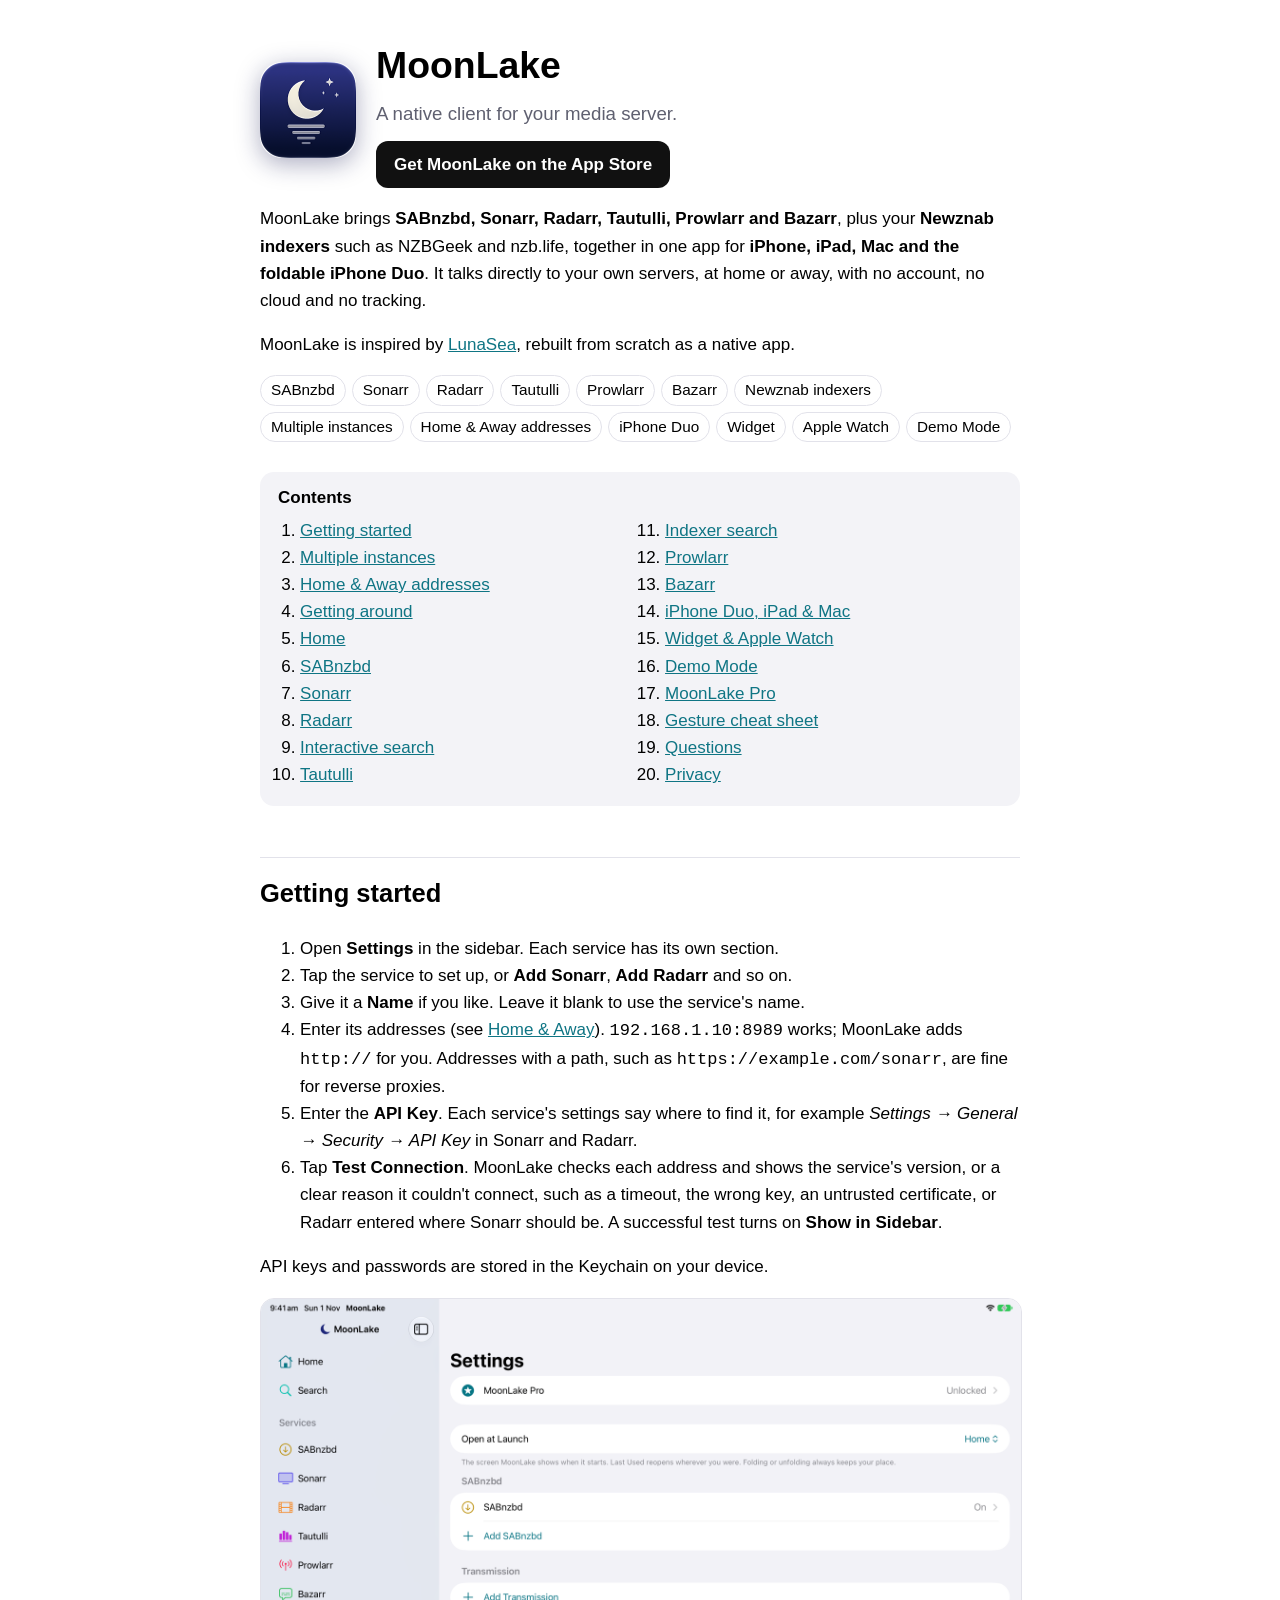
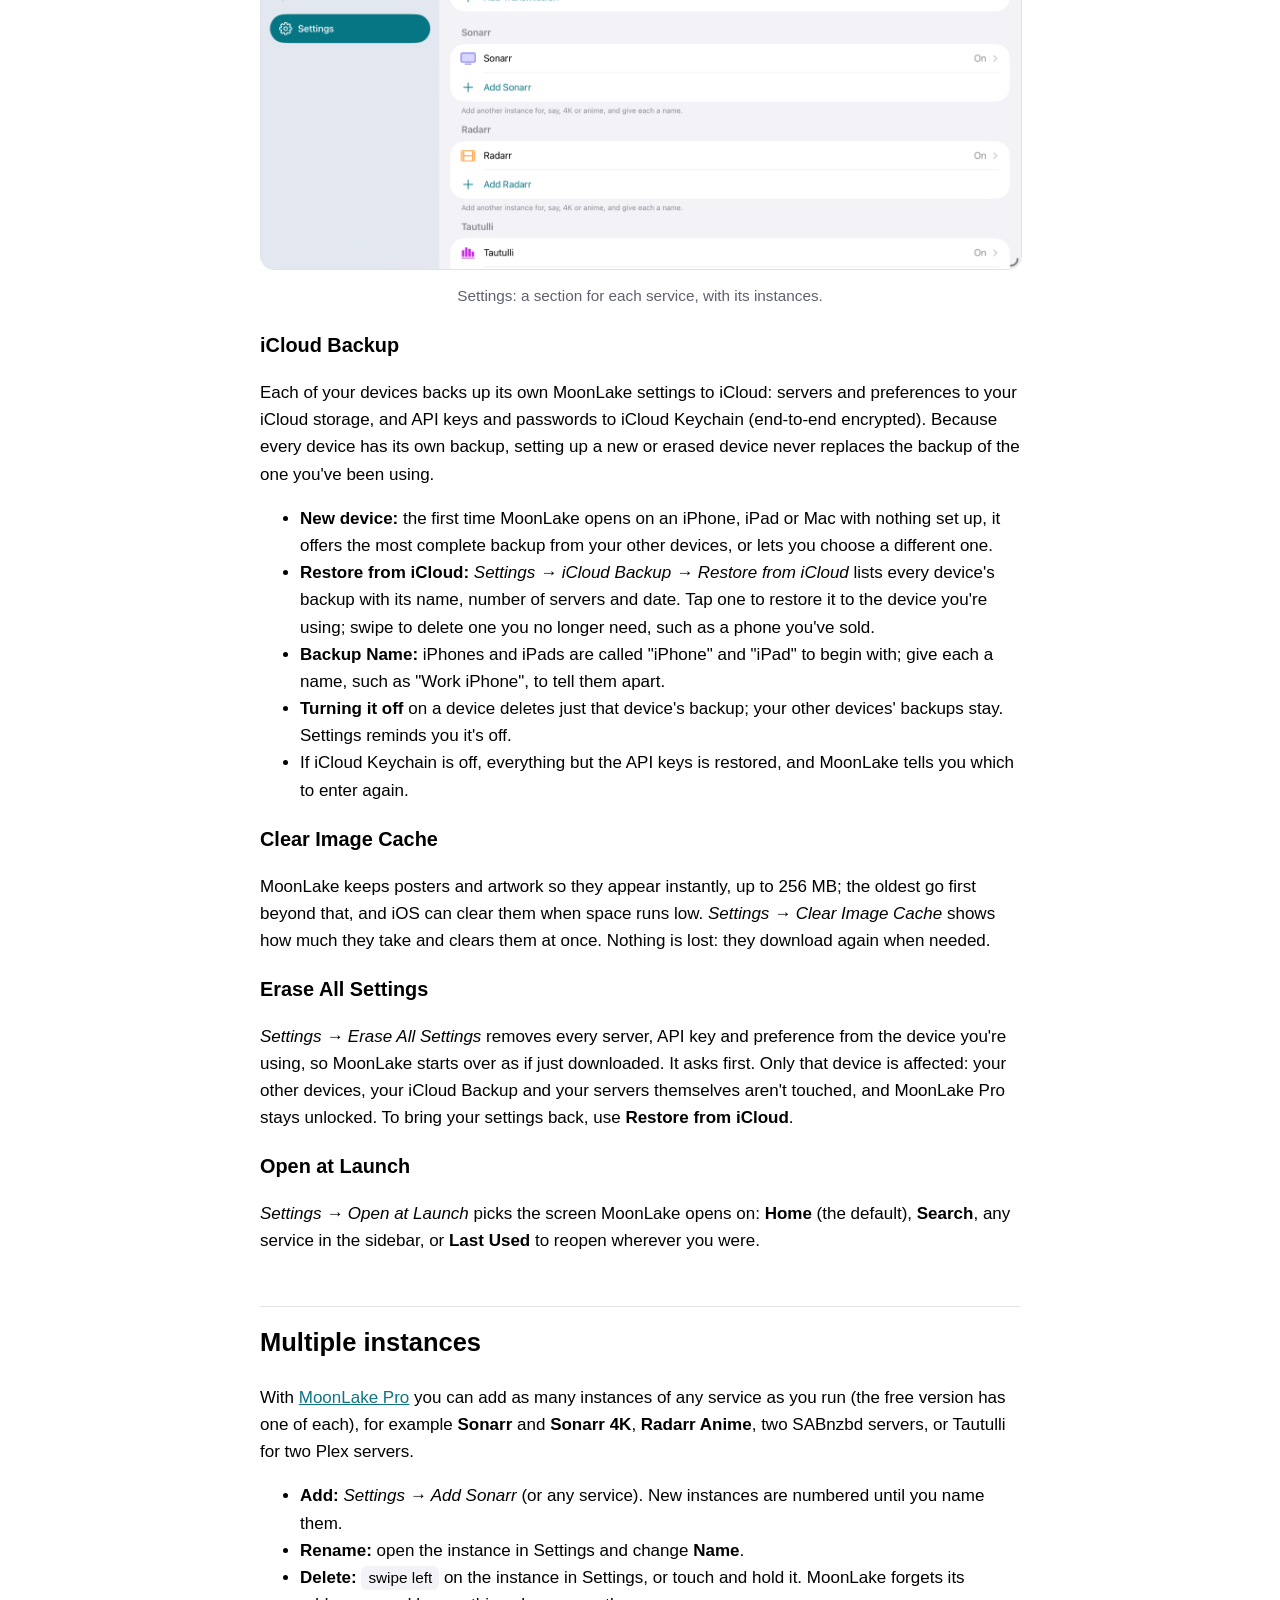
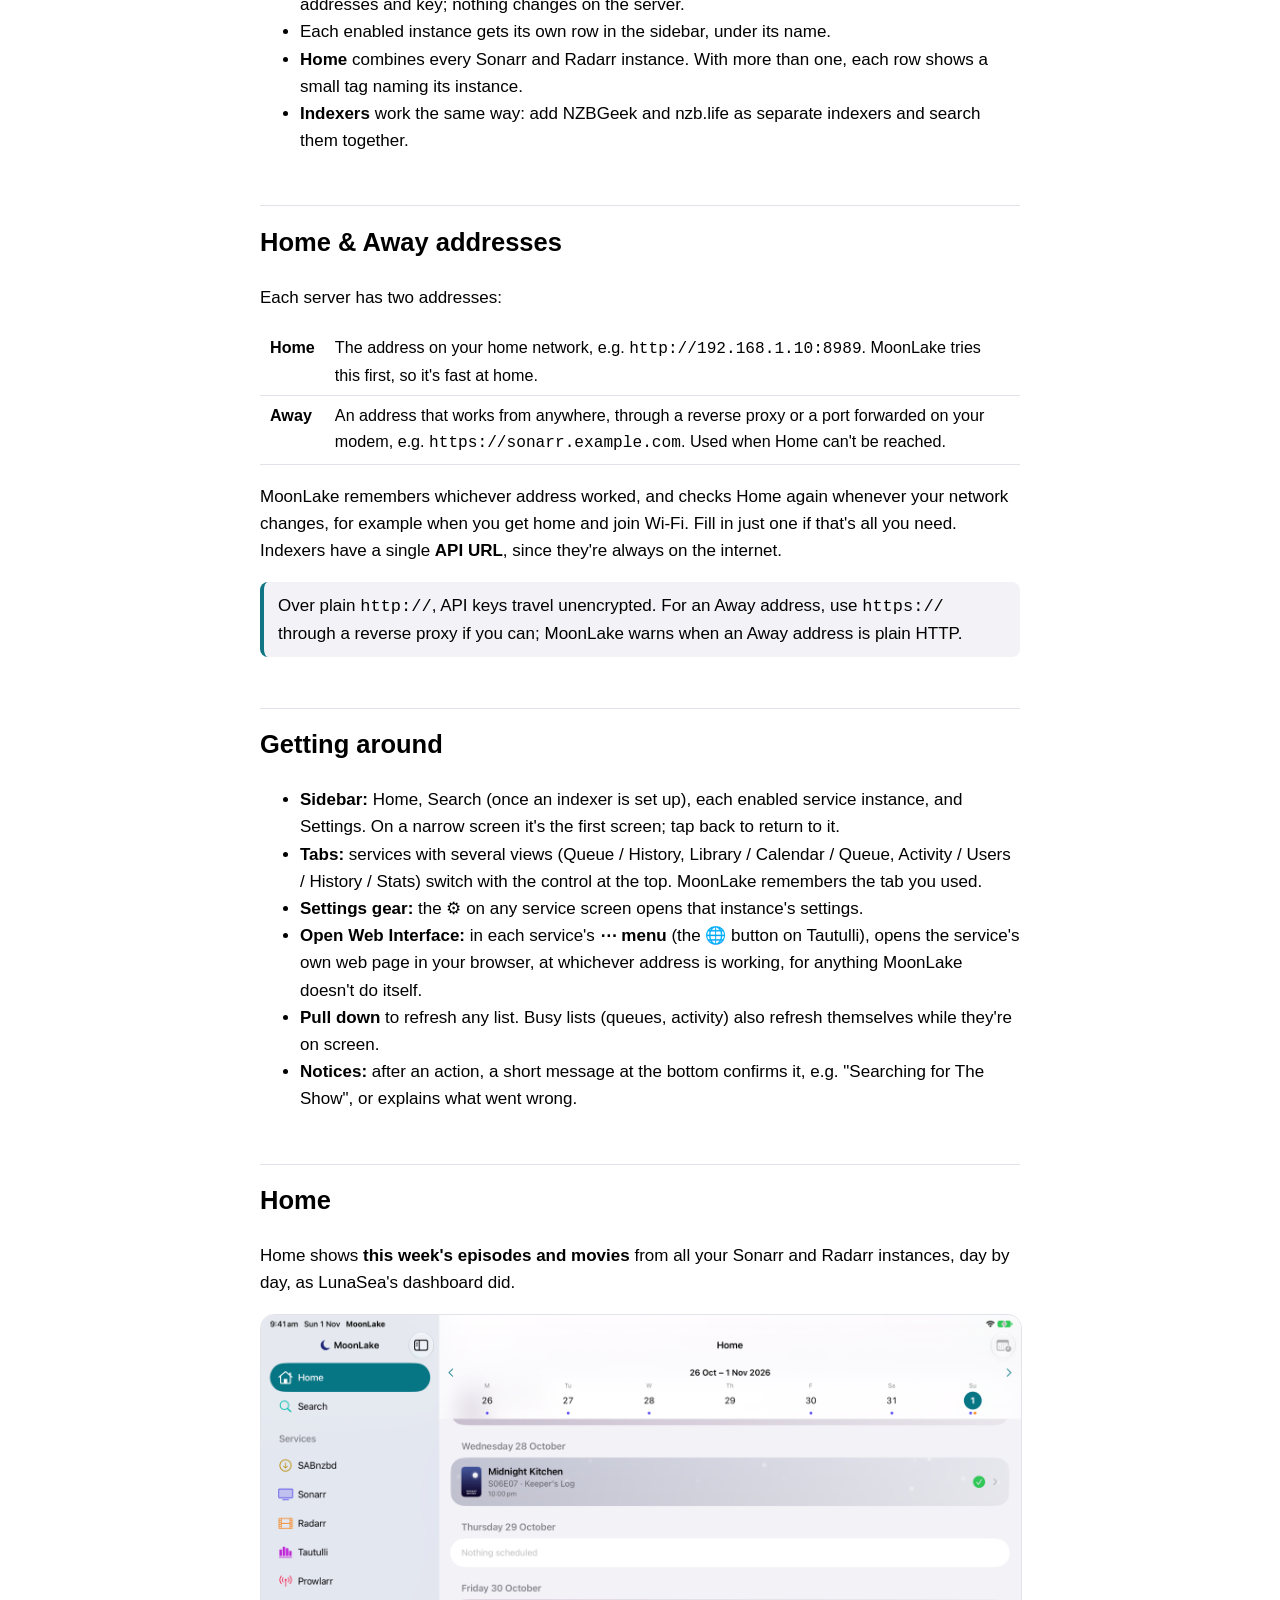
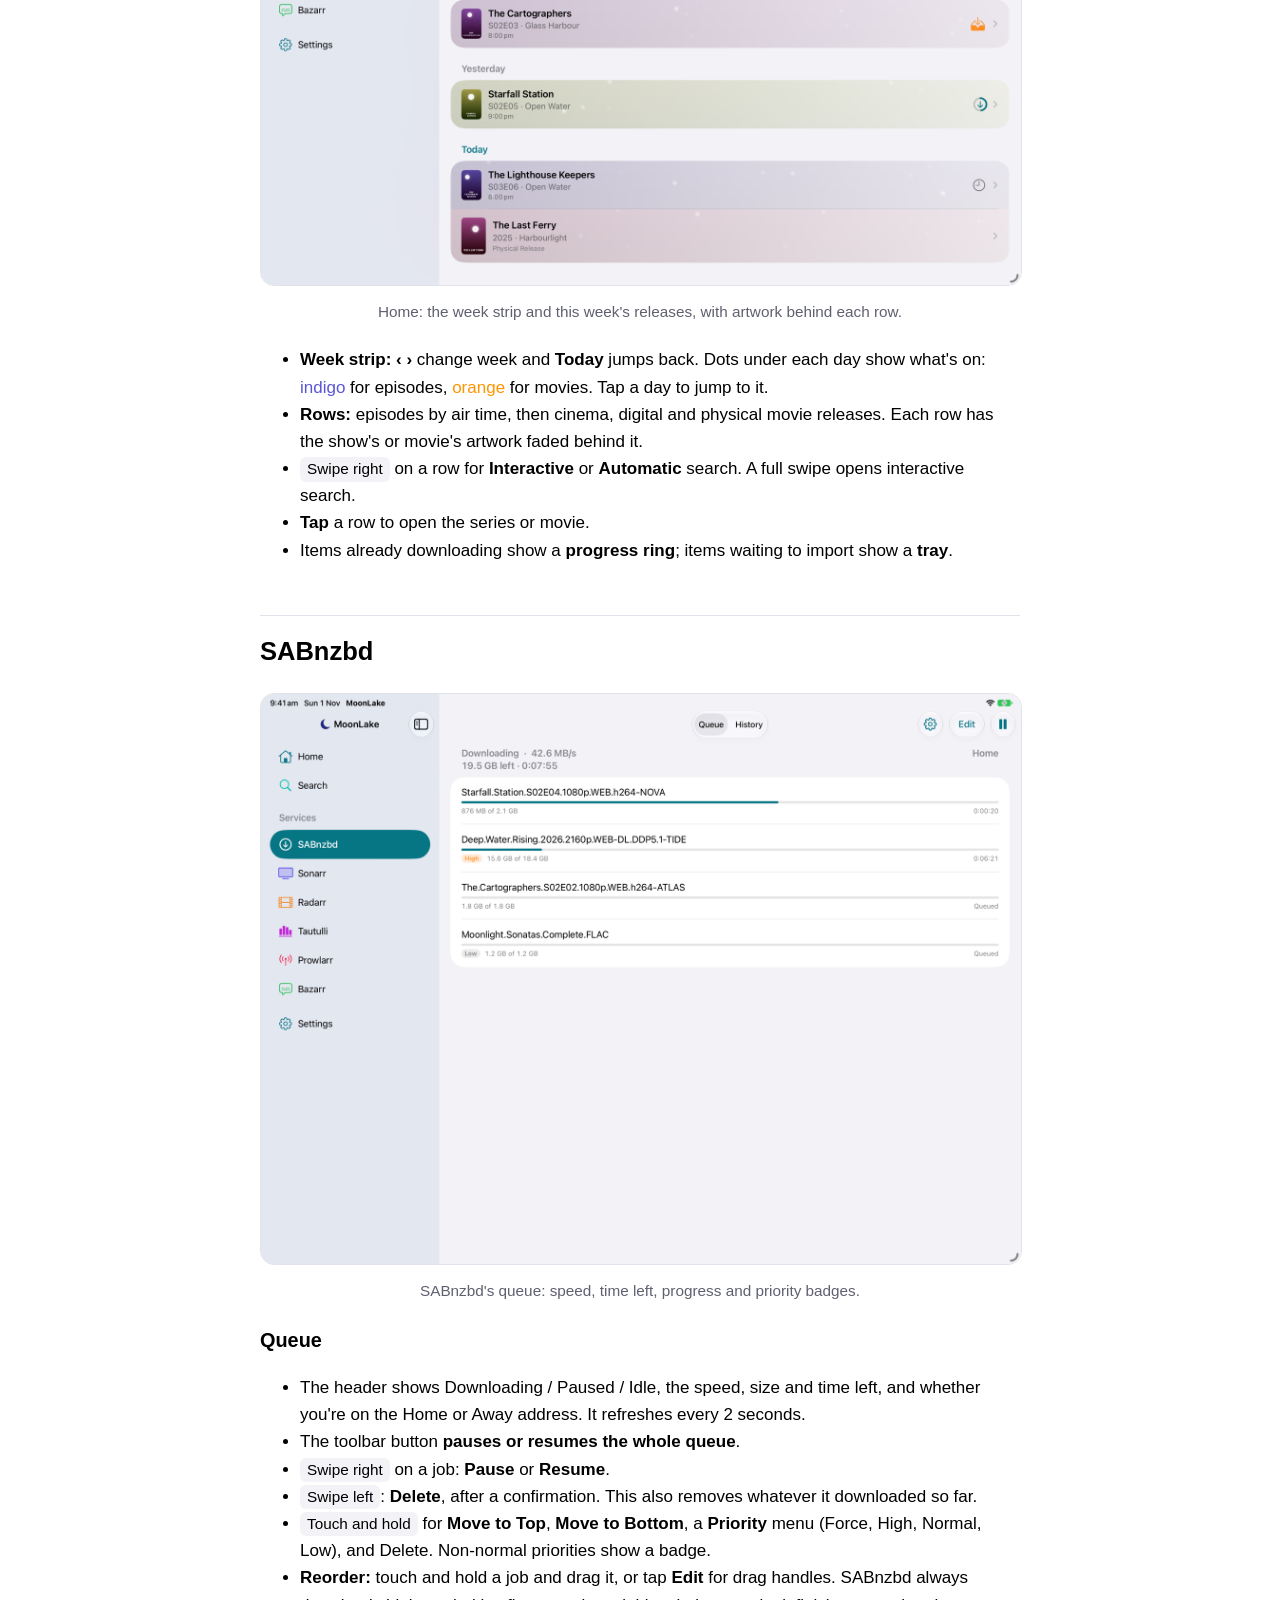
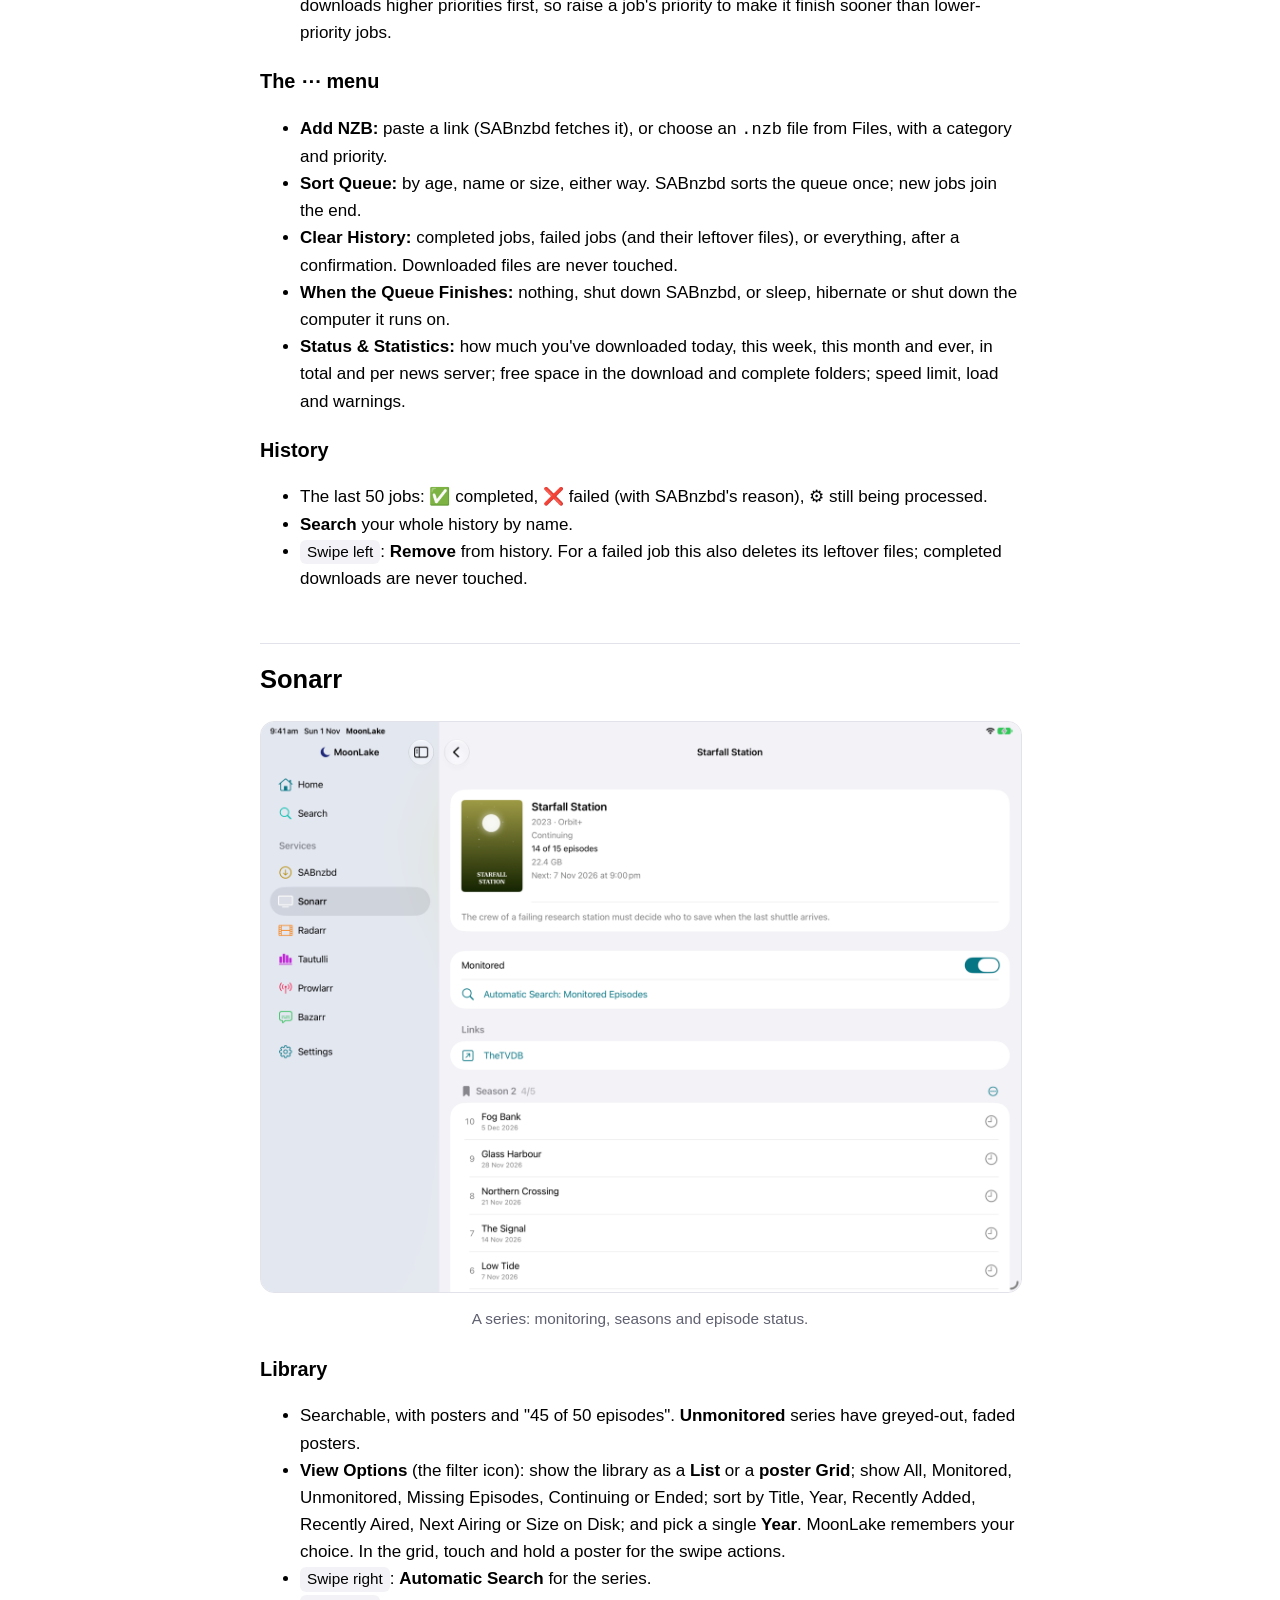
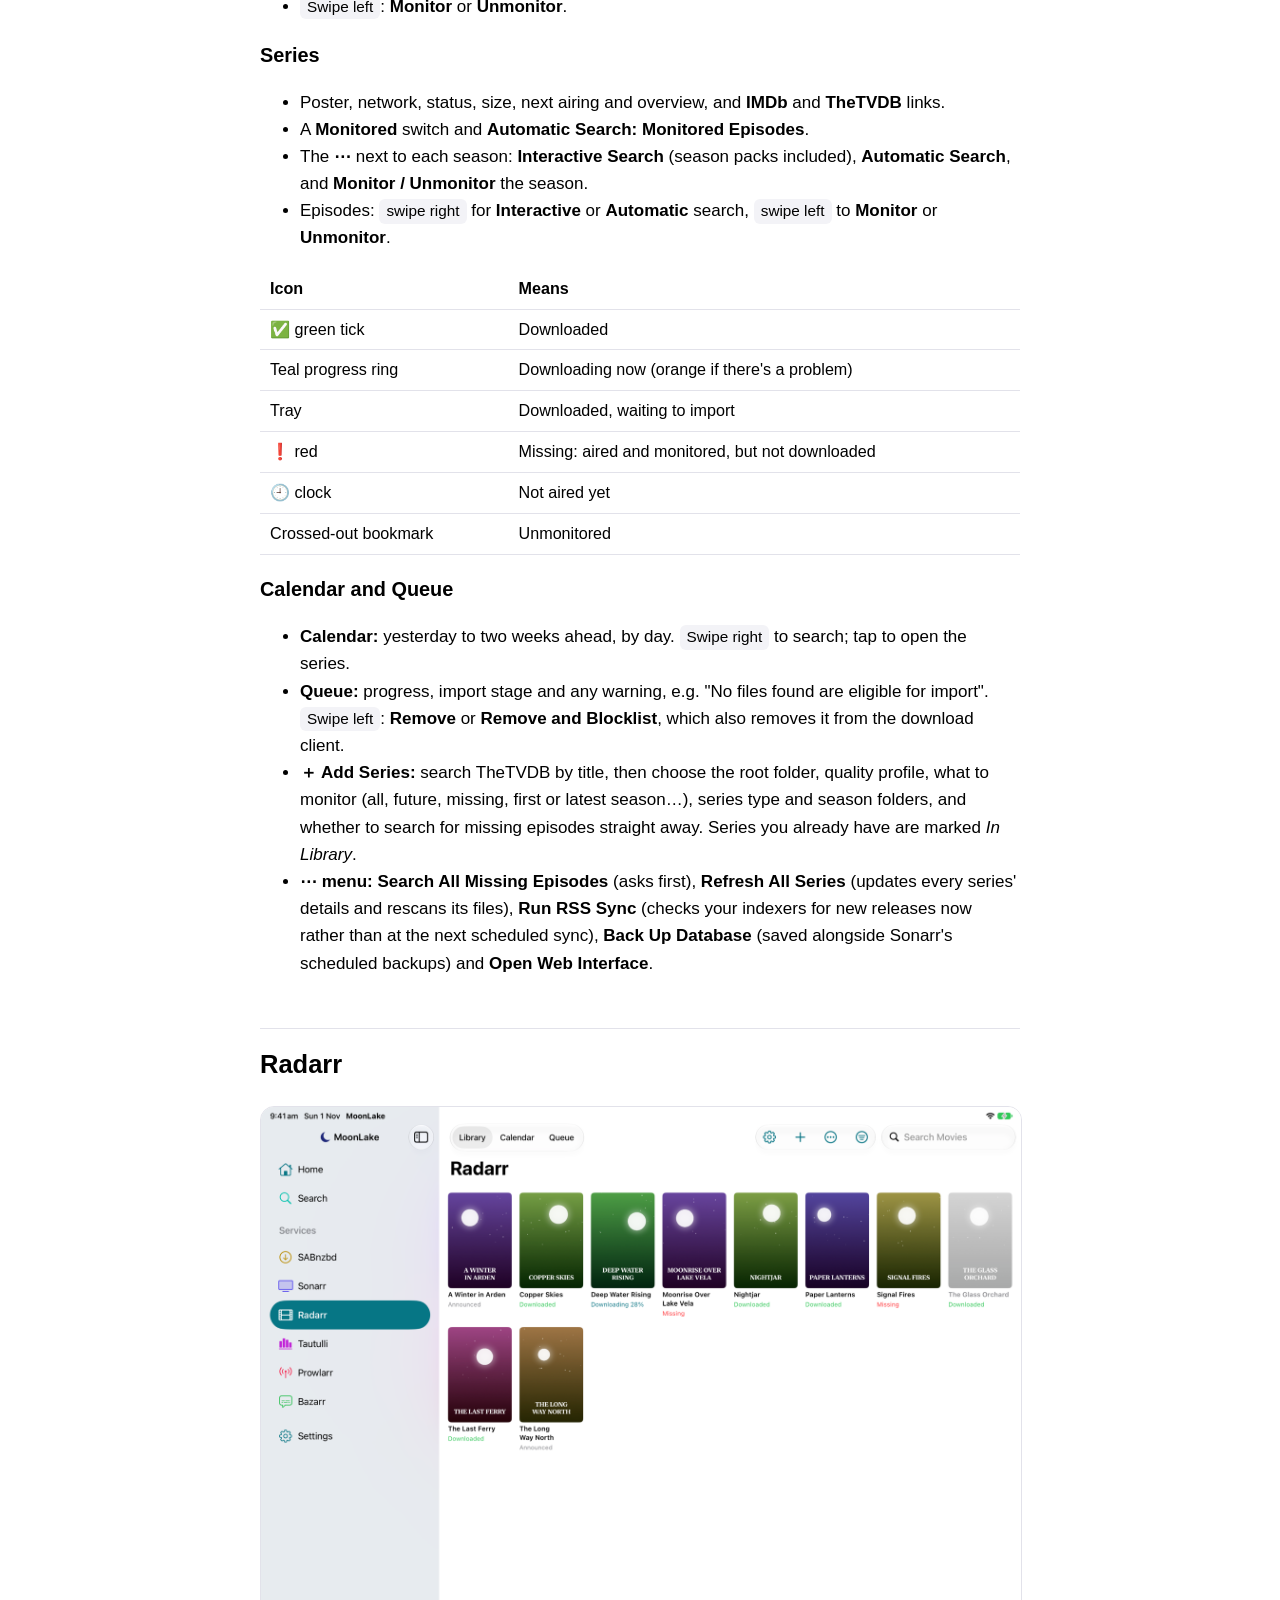
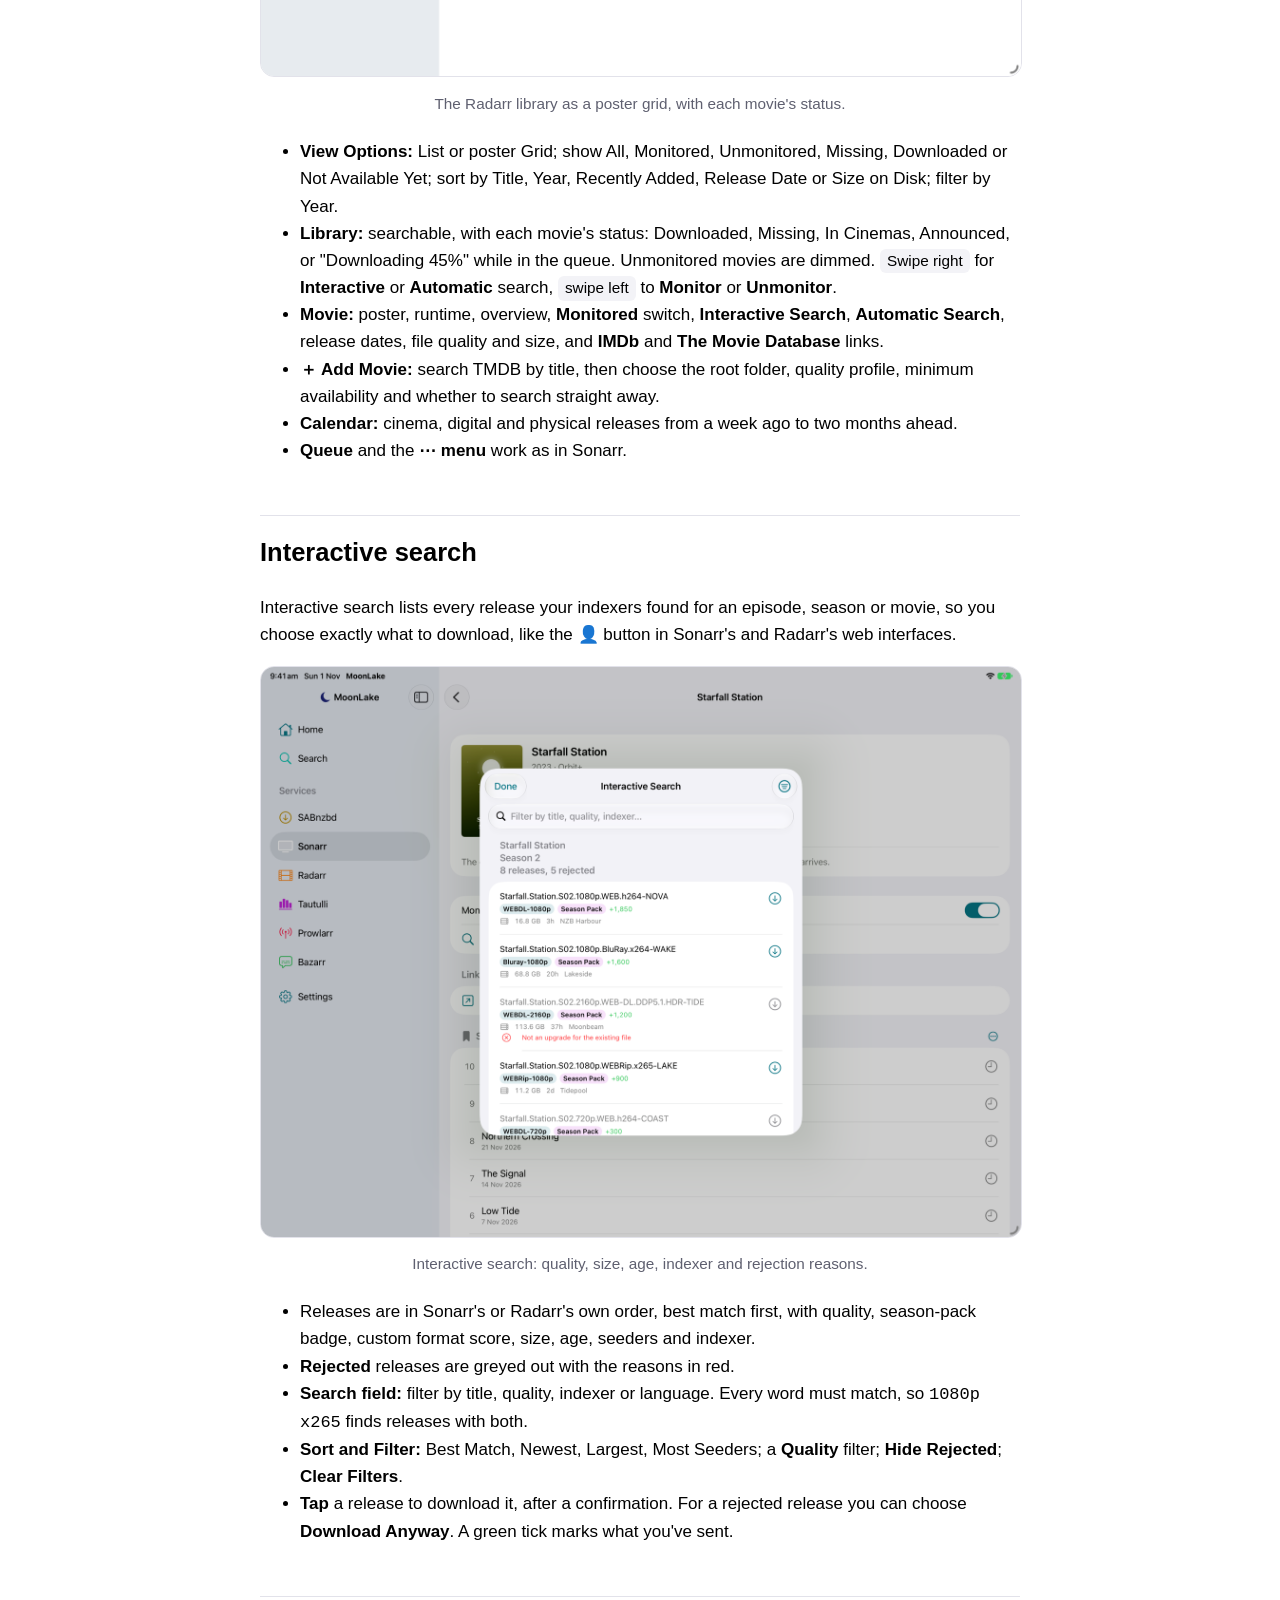
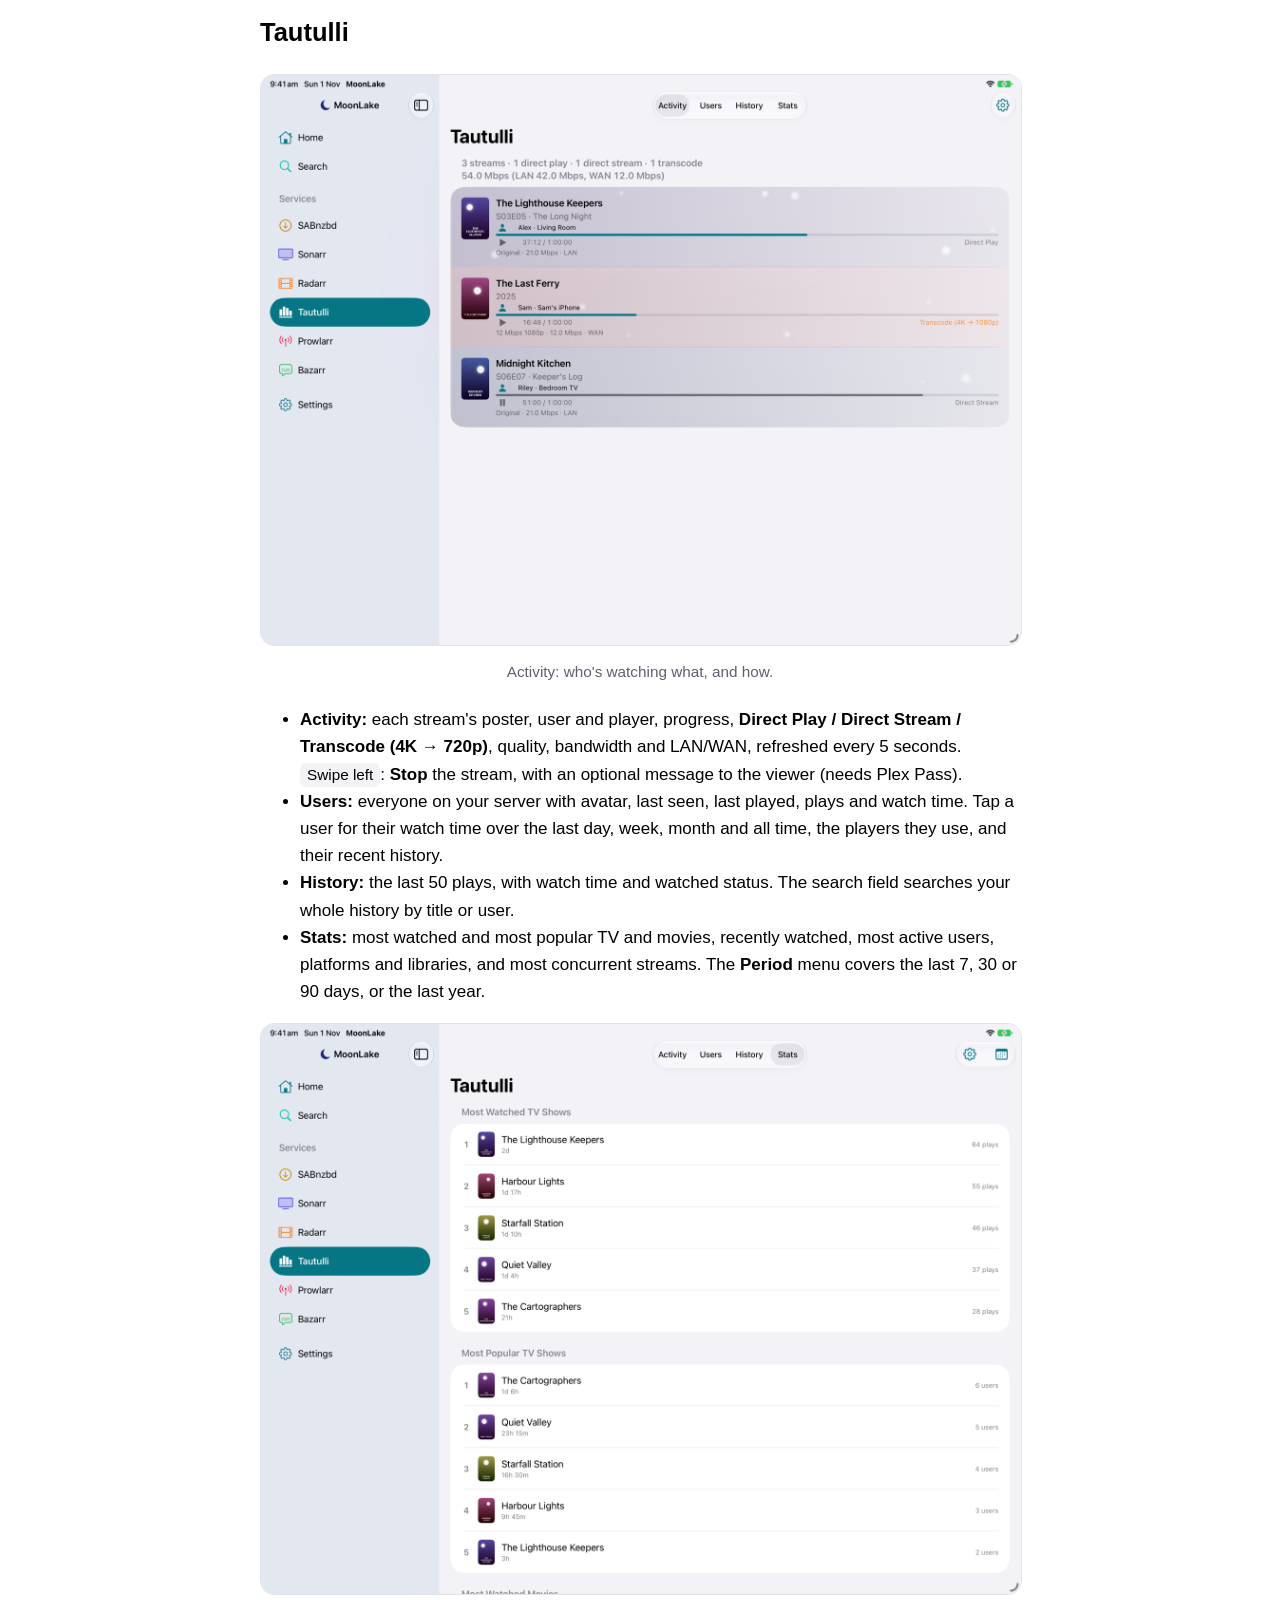
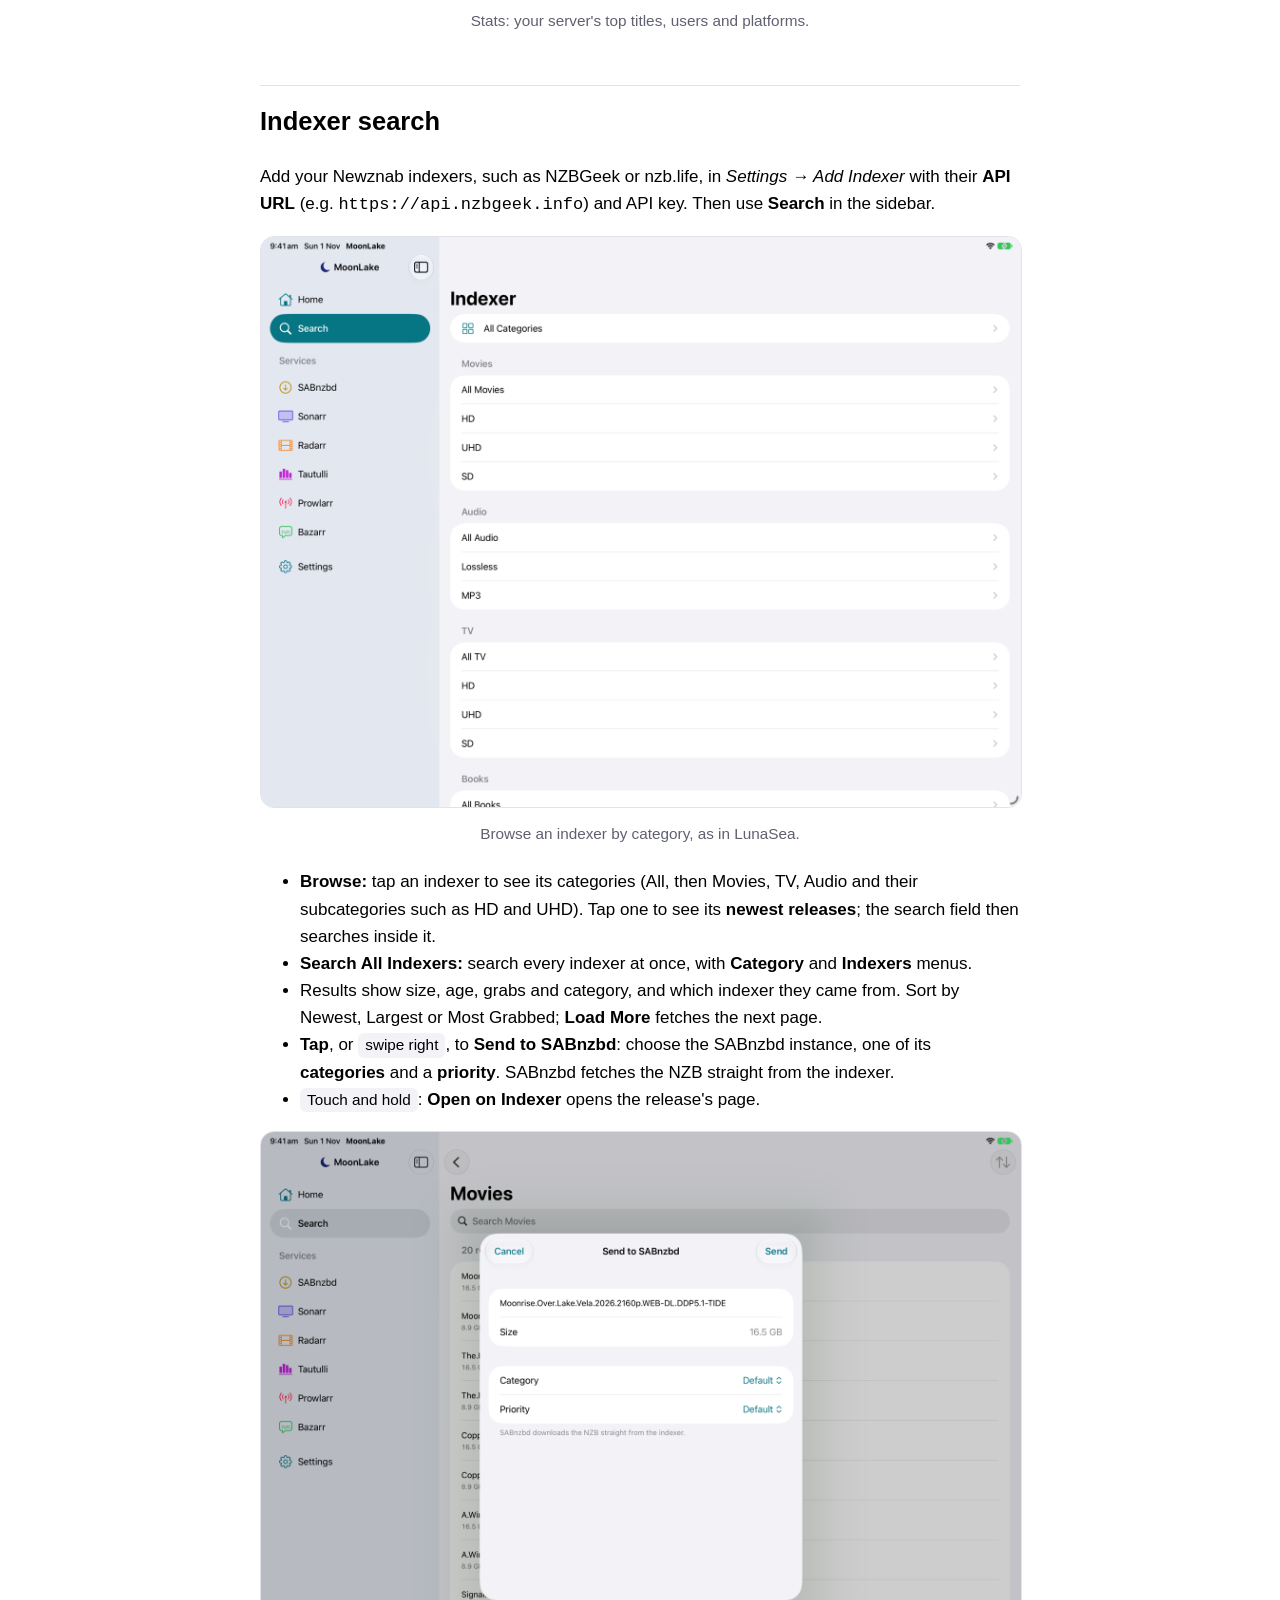
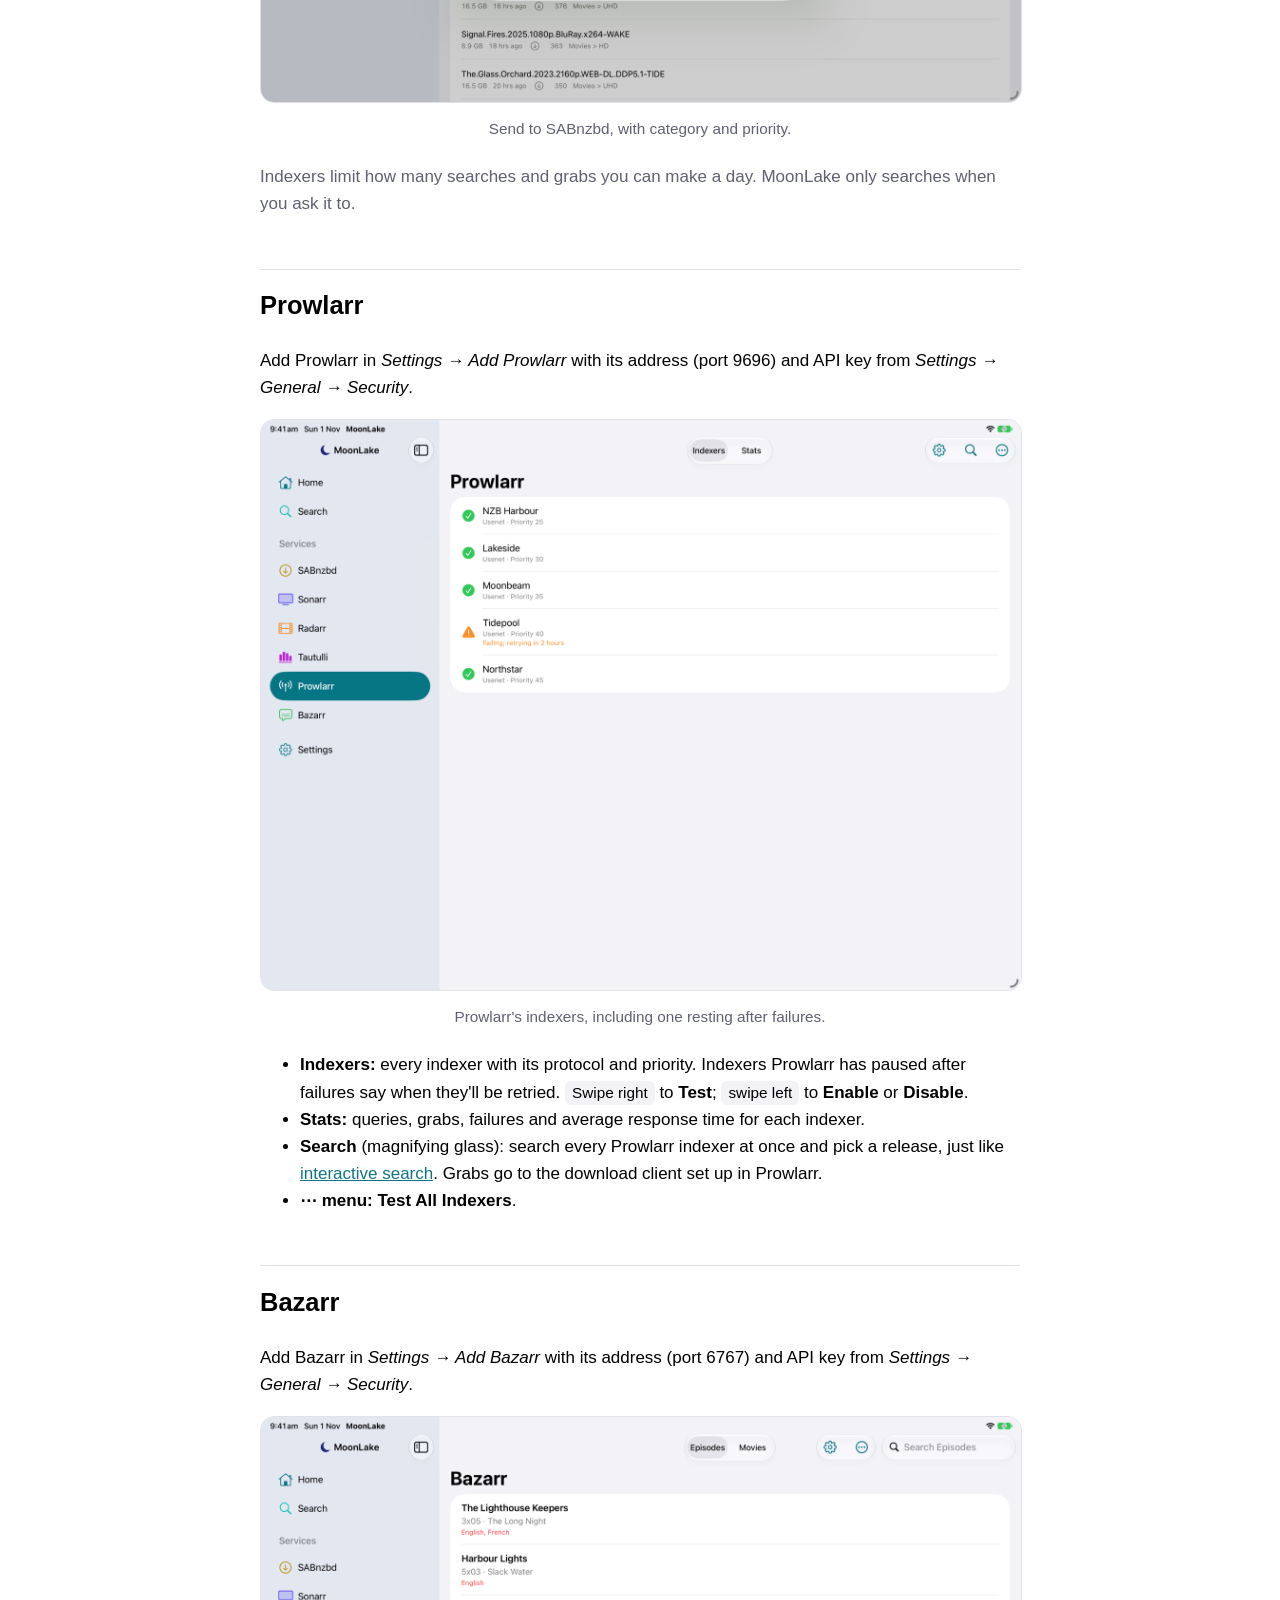
==== index.html @ 546cf44b "Update the website" ====
<!doctype html>
<html lang="en-AU">
<head>
  <meta charset="utf-8">
  <meta name="viewport" content="width=device-width, initial-scale=1">
  <title>MoonLake – A native client for your media server</title>
  <meta name="description" content="MoonLake is an iPhone, iPad and Mac app for SABnzbd, Sonarr, Radarr, Tautulli, Prowlarr, Bazarr and Newznab indexers.">
  <link rel="icon" href="icon.png">
  <link rel="stylesheet" href="style.css">
</head>
<body>
  <main>
    <header class="hero">
      <img src="icon.png" alt="" width="96" height="96">
      <div>
        <h1>MoonLake</h1>
        <p class="tagline muted">A native client for your media server.</p>
        <p><a class="store-button" href="https://apps.apple.com/app/id6829352237">Get MoonLake on the App Store</a></p>
      </div>
    </header>

    <p>MoonLake brings <strong>SABnzbd, Sonarr, Radarr, Tautulli, Prowlarr and Bazarr</strong>, plus your <strong>Newznab indexers</strong> such as NZBGeek and nzb.life, together in one app for <strong>iPhone, iPad, Mac and the foldable iPhone Duo</strong>. It talks directly to your own servers, at home or away, with no account, no cloud and no tracking.</p>
    <p>MoonLake is inspired by <a href="https://github.com/jagandeepbrar/lunasea">LunaSea</a>, rebuilt from scratch as a native app.</p>

    <p class="chips"><span>SABnzbd</span><span>Sonarr</span><span>Radarr</span><span>Tautulli</span><span>Prowlarr</span><span>Bazarr</span><span>Newznab indexers</span><span>Multiple instances</span><span>Home &amp; Away addresses</span><span>iPhone Duo</span><span>Widget</span><span>Apple Watch</span><span>Demo Mode</span></p>

    <nav class="toc">
      <strong>Contents</strong>
      <ol>
        <li><a href="#setup">Getting started</a></li>
        <li><a href="#instances">Multiple instances</a></li>
        <li><a href="#addresses">Home &amp; Away addresses</a></li>
        <li><a href="#navigating">Getting around</a></li>
        <li><a href="#home">Home</a></li>
        <li><a href="#sabnzbd">SABnzbd</a></li>
        <li><a href="#sonarr">Sonarr</a></li>
        <li><a href="#radarr">Radarr</a></li>
        <li><a href="#interactive">Interactive search</a></li>
        <li><a href="#tautulli">Tautulli</a></li>
        <li><a href="#indexers">Indexer search</a></li>
        <li><a href="#prowlarr">Prowlarr</a></li>
        <li><a href="#bazarr">Bazarr</a></li>
        <li><a href="#duo">iPhone Duo, iPad &amp; Mac</a></li>
        <li><a href="#widget">Widget &amp; Apple Watch</a></li>
        <li><a href="#demo">Demo Mode</a></li>
        <li><a href="#pro">MoonLake Pro</a></li>
        <li><a href="#gestures">Gesture cheat sheet</a></li>
        <li><a href="#faq">Questions</a></li>
        <li><a href="#privacy">Privacy</a></li>
      </ol>
    </nav>

    <h2 id="setup">Getting started</h2>
    <ol>
      <li>Open <strong>Settings</strong> in the sidebar. Each service has its own section.</li>
      <li>Tap the service to set up, or <strong>Add Sonarr</strong>, <strong>Add Radarr</strong> and so on.</li>
      <li>Give it a <strong>Name</strong> if you like. Leave it blank to use the service's name.</li>
      <li>Enter its addresses (see <a href="#addresses">Home &amp; Away</a>). <code>192.168.1.10:8989</code> works; MoonLake adds <code>http://</code> for you. Addresses with a path, such as <code>https://example.com/sonarr</code>, are fine for reverse proxies.</li>
      <li>Enter the <strong>API Key</strong>. Each service's settings say where to find it, for example <em>Settings → General → Security → API Key</em> in Sonarr and Radarr.</li>
      <li>Tap <strong>Test Connection</strong>. MoonLake checks each address and shows the service's version, or a clear reason it couldn't connect, such as a timeout, the wrong key, an untrusted certificate, or Radarr entered where Sonarr should be. A successful test turns on <strong>Show in Sidebar</strong>.</li>
    </ol>
    <p>API keys and passwords are stored in the Keychain on your device.</p>
    <figure><img src="images/settings.png" alt="Settings, with a section for each service and its instances"><figcaption>Settings: a section for each service, with its instances.</figcaption></figure>

    <h3>iCloud Backup</h3>
    <p>Each of your devices backs up its own MoonLake settings to iCloud: servers and preferences to your iCloud storage, and API keys and passwords to iCloud Keychain (end-to-end encrypted). Because every device has its own backup, setting up a new or erased device never replaces the backup of the one you've been using.</p>
    <ul>
      <li><strong>New device:</strong> the first time MoonLake opens on an iPhone, iPad or Mac with nothing set up, it offers the most complete backup from your other devices, or lets you choose a different one.</li>
      <li><strong>Restore from iCloud:</strong> <em>Settings → iCloud Backup → Restore from iCloud</em> lists every device's backup with its name, number of servers and date. Tap one to restore it to the device you're using; swipe to delete one you no longer need, such as a phone you've sold.</li>
      <li><strong>Backup Name:</strong> iPhones and iPads are called "iPhone" and "iPad" to begin with; give each a name, such as "Work iPhone", to tell them apart.</li>
      <li><strong>Turning it off</strong> on a device deletes just that device's backup; your other devices' backups stay. Settings reminds you it's off.</li>
      <li>If iCloud Keychain is off, everything but the API keys is restored, and MoonLake tells you which to enter again.</li>
    </ul>

    <h3>Clear Image Cache</h3>
    <p>MoonLake keeps posters and artwork so they appear instantly, up to 256 MB; the oldest go first beyond that, and iOS can clear them when space runs low. <em>Settings → Clear Image Cache</em> shows how much they take and clears them at once. Nothing is lost: they download again when needed.</p>

    <h3>Erase All Settings</h3>
    <p><em>Settings → Erase All Settings</em> removes every server, API key and preference from the device you're using, so MoonLake starts over as if just downloaded. It asks first. Only that device is affected: your other devices, your iCloud Backup and your servers themselves aren't touched, and MoonLake Pro stays unlocked. To bring your settings back, use <strong>Restore from iCloud</strong>.</p>

    <h3>Open at Launch</h3>
    <p><em>Settings → Open at Launch</em> picks the screen MoonLake opens on: <strong>Home</strong> (the default), <strong>Search</strong>, any service in the sidebar, or <strong>Last Used</strong> to reopen wherever you were.</p>

    <h2 id="instances">Multiple instances</h2>
    <p>With <a href="#pro">MoonLake Pro</a> you can add as many instances of any service as you run (the free version has one of each), for example <strong>Sonarr</strong> and <strong>Sonarr 4K</strong>, <strong>Radarr Anime</strong>, two SABnzbd servers, or Tautulli for two Plex servers.</p>
    <ul>
      <li><strong>Add:</strong> <em>Settings → Add Sonarr</em> (or any service). New instances are numbered until you name them.</li>
      <li><strong>Rename:</strong> open the instance in Settings and change <strong>Name</strong>.</li>
      <li><strong>Delete:</strong> <span class="gesture">swipe left</span> on the instance in Settings, or touch and hold it. MoonLake forgets its addresses and key; nothing changes on the server.</li>
      <li>Each enabled instance gets its own row in the sidebar, under its name.</li>
      <li><strong>Home</strong> combines every Sonarr and Radarr instance. With more than one, each row shows a small tag naming its instance.</li>
      <li><strong>Indexers</strong> work the same way: add NZBGeek and nzb.life as separate indexers and search them together.</li>
    </ul>

    <h2 id="addresses">Home &amp; Away addresses</h2>
    <p>Each server has two addresses:</p>
    <table>
      <tr><th>Home</th><td>The address on your home network, e.g. <code>http://192.168.1.10:8989</code>. MoonLake tries this first, so it's fast at home.</td></tr>
      <tr><th>Away</th><td>An address that works from anywhere, through a reverse proxy or a port forwarded on your modem, e.g. <code>https://sonarr.example.com</code>. Used when Home can't be reached.</td></tr>
    </table>
    <p>MoonLake remembers whichever address worked, and checks Home again whenever your network changes, for example when you get home and join Wi-Fi. Fill in just one if that's all you need. Indexers have a single <strong>API URL</strong>, since they're always on the internet.</p>
    <p class="note">Over plain <code>http://</code>, API keys travel unencrypted. For an Away address, use <code>https://</code> through a reverse proxy if you can; MoonLake warns when an Away address is plain HTTP.</p>

    <h2 id="navigating">Getting around</h2>
    <ul>
      <li><strong>Sidebar:</strong> Home, Search (once an indexer is set up), each enabled service instance, and Settings. On a narrow screen it's the first screen; tap back to return to it.</li>
      <li><strong>Tabs:</strong> services with several views (Queue / History, Library / Calendar / Queue, Activity / Users / History / Stats) switch with the control at the top. MoonLake remembers the tab you used.</li>
      <li><strong>Settings gear:</strong> the ⚙︎ on any service screen opens that instance's settings.</li>
      <li><strong>Open Web Interface:</strong> in each service's <strong>⋯ menu</strong> (the 🌐 button on Tautulli), opens the service's own web page in your browser, at whichever address is working, for anything MoonLake doesn't do itself.</li>
      <li><strong>Pull down</strong> to refresh any list. Busy lists (queues, activity) also refresh themselves while they're on screen.</li>
      <li><strong>Notices:</strong> after an action, a short message at the bottom confirms it, e.g. "Searching for The Show", or explains what went wrong.</li>
    </ul>

    <h2 id="home">Home</h2>
    <p>Home shows <strong>this week's episodes and movies</strong> from all your Sonarr and Radarr instances, day by day, as LunaSea's dashboard did.</p>
    <figure><img src="images/home.png" alt="Home, with the week strip and a list of this week's releases"><figcaption>Home: the week strip and this week's releases, with artwork behind each row.</figcaption></figure>
    <ul>
      <li><strong>Week strip:</strong> <strong>‹ ›</strong> change week and <strong>Today</strong> jumps back. Dots under each day show what's on: <span style="color:#5856D6">indigo</span> for episodes, <span style="color:#FF9500">orange</span> for movies. Tap a day to jump to it.</li>
      <li><strong>Rows:</strong> episodes by air time, then cinema, digital and physical movie releases. Each row has the show's or movie's artwork faded behind it.</li>
      <li><span class="gesture">Swipe right</span> on a row for <strong>Interactive</strong> or <strong>Automatic</strong> search. A full swipe opens interactive search.</li>
      <li><strong>Tap</strong> a row to open the series or movie.</li>
      <li>Items already downloading show a <strong>progress ring</strong>; items waiting to import show a <strong>tray</strong>.</li>
    </ul>

    <h2 id="sabnzbd">SABnzbd</h2>
    <figure><img src="images/sabnzbd-queue.png" alt="SABnzbd queue with speed, progress and priorities"><figcaption>SABnzbd's queue: speed, time left, progress and priority badges.</figcaption></figure>
    <h3>Queue</h3>
    <ul>
      <li>The header shows Downloading / Paused / Idle, the speed, size and time left, and whether you're on the Home or Away address. It refreshes every 2 seconds.</li>
      <li>The toolbar button <strong>pauses or resumes the whole queue</strong>.</li>
      <li><span class="gesture">Swipe right</span> on a job: <strong>Pause</strong> or <strong>Resume</strong>.</li>
      <li><span class="gesture">Swipe left</span>: <strong>Delete</strong>, after a confirmation. This also removes whatever it downloaded so far.</li>
      <li><span class="gesture">Touch and hold</span> for <strong>Move to Top</strong>, <strong>Move to Bottom</strong>, a <strong>Priority</strong> menu (Force, High, Normal, Low), and Delete. Non-normal priorities show a badge.</li>
      <li><strong>Reorder:</strong> touch and hold a job and drag it, or tap <strong>Edit</strong> for drag handles. SABnzbd always downloads higher priorities first, so raise a job's priority to make it finish sooner than lower-priority jobs.</li>
    </ul>
    <h3>The ⋯ menu</h3>
    <ul>
      <li><strong>Add NZB:</strong> paste a link (SABnzbd fetches it), or choose an <code>.nzb</code> file from Files, with a category and priority.</li>
      <li><strong>Sort Queue:</strong> by age, name or size, either way. SABnzbd sorts the queue once; new jobs join the end.</li>
      <li><strong>Clear History:</strong> completed jobs, failed jobs (and their leftover files), or everything, after a confirmation. Downloaded files are never touched.</li>
      <li><strong>When the Queue Finishes:</strong> nothing, shut down SABnzbd, or sleep, hibernate or shut down the computer it runs on.</li>
      <li><strong>Status &amp; Statistics:</strong> how much you've downloaded today, this week, this month and ever, in total and per news server; free space in the download and complete folders; speed limit, load and warnings.</li>
    </ul>
    <h3>History</h3>
    <ul>
      <li>The last 50 jobs: ✅ completed, ❌ failed (with SABnzbd's reason), ⚙︎ still being processed.</li>
      <li><strong>Search</strong> your whole history by name.</li>
      <li><span class="gesture">Swipe left</span>: <strong>Remove</strong> from history. For a failed job this also deletes its leftover files; completed downloads are never touched.</li>
    </ul>

    <h2 id="sonarr">Sonarr</h2>
    <figure><img src="images/sonarr-series.png" alt="A Sonarr series with seasons and episode status icons"><figcaption>A series: monitoring, seasons and episode status.</figcaption></figure>
    <h3>Library</h3>
    <ul>
      <li>Searchable, with posters and "45 of 50 episodes". <strong>Unmonitored</strong> series have greyed-out, faded posters.</li>
      <li><strong>View Options</strong> (the filter icon): show the library as a <strong>List</strong> or a <strong>poster Grid</strong>; show All, Monitored, Unmonitored, Missing Episodes, Continuing or Ended; sort by Title, Year, Recently Added, Recently Aired, Next Airing or Size on Disk; and pick a single <strong>Year</strong>. MoonLake remembers your choice. In the grid, touch and hold a poster for the swipe actions.</li>
      <li><span class="gesture">Swipe right</span>: <strong>Automatic Search</strong> for the series.</li>
      <li><span class="gesture">Swipe left</span>: <strong>Monitor</strong> or <strong>Unmonitor</strong>.</li>
    </ul>
    <h3>Series</h3>
    <ul>
      <li>Poster, network, status, size, next airing and overview, and <strong>IMDb</strong> and <strong>TheTVDB</strong> links.</li>
      <li>A <strong>Monitored</strong> switch and <strong>Automatic Search: Monitored Episodes</strong>.</li>
      <li>The <strong>⋯</strong> next to each season: <strong>Interactive Search</strong> (season packs included), <strong>Automatic Search</strong>, and <strong>Monitor / Unmonitor</strong> the season.</li>
      <li>Episodes: <span class="gesture">swipe right</span> for <strong>Interactive</strong> or <strong>Automatic</strong> search, <span class="gesture">swipe left</span> to <strong>Monitor</strong> or <strong>Unmonitor</strong>.</li>
    </ul>
    <table>
      <tr><th>Icon</th><th>Means</th></tr>
      <tr><td>✅ green tick</td><td>Downloaded</td></tr>
      <tr><td>Teal progress ring</td><td>Downloading now (orange if there's a problem)</td></tr>
      <tr><td>Tray</td><td>Downloaded, waiting to import</td></tr>
      <tr><td>❗ red</td><td>Missing: aired and monitored, but not downloaded</td></tr>
      <tr><td>🕘 clock</td><td>Not aired yet</td></tr>
      <tr><td>Crossed-out bookmark</td><td>Unmonitored</td></tr>
    </table>
    <h3>Calendar and Queue</h3>
    <ul>
      <li><strong>Calendar:</strong> yesterday to two weeks ahead, by day. <span class="gesture">Swipe right</span> to search; tap to open the series.</li>
      <li><strong>Queue:</strong> progress, import stage and any warning, e.g. "No files found are eligible for import". <span class="gesture">Swipe left</span>: <strong>Remove</strong> or <strong>Remove and Blocklist</strong>, which also removes it from the download client.</li>
      <li><strong>＋ Add Series:</strong> search TheTVDB by title, then choose the root folder, quality profile, what to monitor (all, future, missing, first or latest season…), series type and season folders, and whether to search for missing episodes straight away. Series you already have are marked <em>In Library</em>.</li>
      <li><strong>⋯ menu:</strong> <strong>Search All Missing Episodes</strong> (asks first), <strong>Refresh All Series</strong> (updates every series' details and rescans its files), <strong>Run RSS Sync</strong> (checks your indexers for new releases now rather than at the next scheduled sync), <strong>Back Up Database</strong> (saved alongside Sonarr's scheduled backups) and <strong>Open Web Interface</strong>.</li>
    </ul>

    <h2 id="radarr">Radarr</h2>
    <figure><img src="images/radarr-library.png" alt="The Radarr library as a poster grid"><figcaption>The Radarr library as a poster grid, with each movie's status.</figcaption></figure>
    <ul>
      <li><strong>View Options:</strong> List or poster Grid; show All, Monitored, Unmonitored, Missing, Downloaded or Not Available Yet; sort by Title, Year, Recently Added, Release Date or Size on Disk; filter by Year.</li>
      <li><strong>Library:</strong> searchable, with each movie's status: Downloaded, Missing, In Cinemas, Announced, or "Downloading 45%" while in the queue. Unmonitored movies are dimmed. <span class="gesture">Swipe right</span> for <strong>Interactive</strong> or <strong>Automatic</strong> search, <span class="gesture">swipe left</span> to <strong>Monitor</strong> or <strong>Unmonitor</strong>.</li>
      <li><strong>Movie:</strong> poster, runtime, overview, <strong>Monitored</strong> switch, <strong>Interactive Search</strong>, <strong>Automatic Search</strong>, release dates, file quality and size, and <strong>IMDb</strong> and <strong>The Movie Database</strong> links.</li>
      <li><strong>＋ Add Movie:</strong> search TMDB by title, then choose the root folder, quality profile, minimum availability and whether to search straight away.</li>
      <li><strong>Calendar:</strong> cinema, digital and physical releases from a week ago to two months ahead.</li>
      <li><strong>Queue</strong> and the <strong>⋯ menu</strong> work as in Sonarr.</li>
    </ul>

    <h2 id="interactive">Interactive search</h2>
    <p>Interactive search lists every release your indexers found for an episode, season or movie, so you choose exactly what to download, like the 👤 button in Sonarr's and Radarr's web interfaces.</p>
    <figure><img src="images/interactive-search.png" alt="Interactive search results with quality, size and rejection reasons"><figcaption>Interactive search: quality, size, age, indexer and rejection reasons.</figcaption></figure>
    <ul>
      <li>Releases are in Sonarr's or Radarr's own order, best match first, with quality, season-pack badge, custom format score, size, age, seeders and indexer.</li>
      <li><strong>Rejected</strong> releases are greyed out with the reasons in red.</li>
      <li><strong>Search field:</strong> filter by title, quality, indexer or language. Every word must match, so <code>1080p x265</code> finds releases with both.</li>
      <li><strong>Sort and Filter:</strong> Best Match, Newest, Largest, Most Seeders; a <strong>Quality</strong> filter; <strong>Hide Rejected</strong>; <strong>Clear Filters</strong>.</li>
      <li><strong>Tap</strong> a release to download it, after a confirmation. For a rejected release you can choose <strong>Download Anyway</strong>. A green tick marks what you've sent.</li>
    </ul>

    <h2 id="tautulli">Tautulli</h2>
    <figure><img src="images/tautulli-activity.png" alt="Tautulli activity with streams in progress"><figcaption>Activity: who's watching what, and how.</figcaption></figure>
    <ul>
      <li><strong>Activity:</strong> each stream's poster, user and player, progress, <strong>Direct Play / Direct Stream / Transcode (4K → 720p)</strong>, quality, bandwidth and LAN/WAN, refreshed every 5 seconds. <span class="gesture">Swipe left</span>: <strong>Stop</strong> the stream, with an optional message to the viewer (needs Plex Pass).</li>
      <li><strong>Users:</strong> everyone on your server with avatar, last seen, last played, plays and watch time. Tap a user for their watch time over the last day, week, month and all time, the players they use, and their recent history.</li>
      <li><strong>History:</strong> the last 50 plays, with watch time and watched status. The search field searches your whole history by title or user.</li>
      <li><strong>Stats:</strong> most watched and most popular TV and movies, recently watched, most active users, platforms and libraries, and most concurrent streams. The <strong>Period</strong> menu covers the last 7, 30 or 90 days, or the last year.</li>
    </ul>
    <figure><img src="images/tautulli-stats.png" alt="Tautulli statistics"><figcaption>Stats: your server's top titles, users and platforms.</figcaption></figure>

    <h2 id="indexers">Indexer search</h2>
    <p>Add your Newznab indexers, such as NZBGeek or nzb.life, in <em>Settings → Add Indexer</em> with their <strong>API URL</strong> (e.g. <code>https://api.nzbgeek.info</code>) and API key. Then use <strong>Search</strong> in the sidebar.</p>
    <figure><img src="images/indexer-categories.png" alt="An indexer's categories"><figcaption>Browse an indexer by category, as in LunaSea.</figcaption></figure>
    <ul>
      <li><strong>Browse:</strong> tap an indexer to see its categories (All, then Movies, TV, Audio and their subcategories such as HD and UHD). Tap one to see its <strong>newest releases</strong>; the search field then searches inside it.</li>
      <li><strong>Search All Indexers:</strong> search every indexer at once, with <strong>Category</strong> and <strong>Indexers</strong> menus.</li>
      <li>Results show size, age, grabs and category, and which indexer they came from. Sort by Newest, Largest or Most Grabbed; <strong>Load More</strong> fetches the next page.</li>
      <li><strong>Tap</strong>, or <span class="gesture">swipe right</span>, to <strong>Send to SABnzbd</strong>: choose the SABnzbd instance, one of its <strong>categories</strong> and a <strong>priority</strong>. SABnzbd fetches the NZB straight from the indexer.</li>
      <li><span class="gesture">Touch and hold</span>: <strong>Open on Indexer</strong> opens the release's page.</li>
    </ul>
    <figure><img src="images/send-to-sabnzbd.png" alt="Sending a result to SABnzbd"><figcaption>Send to SABnzbd, with category and priority.</figcaption></figure>
    <p class="muted">Indexers limit how many searches and grabs you can make a day. MoonLake only searches when you ask it to.</p>

    <h2 id="prowlarr">Prowlarr</h2>
    <p>Add Prowlarr in <em>Settings → Add Prowlarr</em> with its address (port 9696) and API key from <em>Settings → General → Security</em>.</p>
    <figure><img src="images/prowlarr.png" alt="Prowlarr's indexers"><figcaption>Prowlarr's indexers, including one resting after failures.</figcaption></figure>
    <ul>
      <li><strong>Indexers:</strong> every indexer with its protocol and priority. Indexers Prowlarr has paused after failures say when they'll be retried. <span class="gesture">Swipe right</span> to <strong>Test</strong>; <span class="gesture">swipe left</span> to <strong>Enable</strong> or <strong>Disable</strong>.</li>
      <li><strong>Stats:</strong> queries, grabs, failures and average response time for each indexer.</li>
      <li><strong>Search</strong> (magnifying glass): search every Prowlarr indexer at once and pick a release, just like <a href="#interactive">interactive search</a>. Grabs go to the download client set up in Prowlarr.</li>
      <li><strong>⋯ menu:</strong> <strong>Test All Indexers</strong>.</li>
    </ul>

    <h2 id="bazarr">Bazarr</h2>
    <p>Add Bazarr in <em>Settings → Add Bazarr</em> with its address (port 6767) and API key from <em>Settings → General → Security</em>.</p>
    <figure><img src="images/bazarr.png" alt="Episodes missing subtitles in Bazarr"><figcaption>Episodes missing subtitles, with the languages Bazarr is still looking for.</figcaption></figure>
    <ul>
      <li><strong>Episodes</strong> and <strong>Movies</strong> list everything still missing subtitles, with the missing languages in red. The search field filters by title.</li>
      <li><span class="gesture">Swipe right</span>, or touch and hold, to <strong>search for one missing language</strong>, e.g. "Search English".</li>
      <li><strong>⋯ menu:</strong> <strong>Search All Missing</strong> episodes or movies. Bazarr works through them in the background.</li>
    </ul>

    <h2 id="duo">iPhone Duo, iPad &amp; Mac</h2>
    <ul>
      <li><strong>Unfolded</strong> (and on iPad and Mac): the sidebar and the content side by side. <strong>Folded</strong>: one screen at a time.</li>
      <li><strong>Book posture:</strong> hold the Duo half open and sideways, and the sidebar fills the left page with the content on the right, so nothing sits on the crease.</li>
      <li><strong>Folding and unfolding keep your place:</strong> the series you're on, the tab you're in.</li>
    </ul>
    <figure><img src="images/duo-book.png" alt="MoonLake on iPhone Duo in book posture"><figcaption>Book posture: the sidebar on the left page, the series on the right.</figcaption></figure>

    <h2 id="widget">Widget &amp; Apple Watch</h2>
    <p>With <a href="#pro">MoonLake Pro</a>, what's on today follows you off the app.</p>
    <ul>
      <li><strong>Releasing Today widget:</strong> today's episodes and movie releases from all your Sonarr and Radarr instances, with air times and a tick for what's already downloaded. Small, medium and large on the Home Screen, iPad and Mac, plus Lock Screen sizes on iPhone. It moves on to each new day by itself; open MoonLake now and then to pick up changes.</li>
      <li><strong>Apple Watch:</strong> scroll with the Digital Crown between <strong>Upcoming</strong> (the week's releases by day), <strong>Downloads</strong> (SABnzbd's speed and queue, with Pause and Resume) and <strong>Streams</strong> (who's watching on Plex, via Tautulli).</li>
      <li><strong>Complications:</strong> today's count, the next releases, or a one-line summary on your watch face.</li>
      <li><strong>Downloads on the Lock Screen</strong> (Pro+): while SABnzbd is downloading, a Live Activity shows the current download, progress, speed and time left on the Lock Screen and in the Dynamic Island. MoonLake updates it while it's open and now and then in the background, and it counts down on its own in between. Tap it to open SABnzbd. Turn it off in <em>Settings → Downloads on Lock Screen</em>.</li>
      <li>The Watch asks your iPhone for live status, so your server addresses and API keys never leave your iPhone.</li>
    </ul>

    <h2 id="demo">Demo Mode</h2>
    <p>Want to look around before connecting anything? Tap <strong>Try Demo Mode</strong> on Home, or turn on <em>Settings → Demo Mode</em>. MoonLake fills every screen with sample servers: made-up shows, movies, downloads and streams, with artwork drawn from their titles. Everything works, from searches to pausing downloads, but nothing leaves your device and your own settings aren't touched. Tap <strong>Exit</strong> at the bottom of the sidebar to go back.</p>
    <p class="muted">The screenshots on this page were taken in Demo Mode.</p>

    <h2 id="pro">MoonLake Pro</h2>
    <p>MoonLake is free with one instance of each service. <strong>MoonLake Pro</strong> is a one-time purchase (no subscription) that adds:</p>
    <ul>
      <li><strong>Multiple instances</strong> of any service, e.g. Sonarr and Sonarr 4K.</li>
      <li>The <strong>Releasing Today widget</strong>.</li>
      <li>The <strong>Apple Watch app</strong> and complications.</li>
    </ul>
    <p><strong>MoonLake Pro+</strong> is a subscription (A$1.49 a month, with a one-week free trial) that includes everything in Pro and adds notifications from your servers and downloads on the Lock Screen and in the Dynamic Island. Cancel any time in your Apple Account's subscriptions.</p>
    <p>Buy it in <em>Settings → MoonLake Pro</em>. It's shared with your family through Family Sharing, and <strong>Restore Purchases</strong> brings it back on a new device.</p>

    <h2 id="gestures">Gesture cheat sheet</h2>
    <table>
      <tr><th>Where</th><th>Swipe right</th><th>Swipe left</th><th>Touch and hold</th></tr>
      <tr><td>Home</td><td>Interactive · Automatic search</td><td>–</td><td>Same searches</td></tr>
      <tr><td>SABnzbd queue</td><td>Pause · Resume</td><td>Delete</td><td>Move to Top/Bottom · Priority · Drag to reorder</td></tr>
      <tr><td>SABnzbd history</td><td>–</td><td>Remove</td><td>Remove</td></tr>
      <tr><td>Sonarr library</td><td>Automatic search</td><td>Monitor · Unmonitor</td><td>Both</td></tr>
      <tr><td>Sonarr episodes, calendar</td><td>Interactive · Automatic search</td><td>Monitor · Unmonitor (episodes)</td><td>All of these</td></tr>
      <tr><td>Radarr library, calendar</td><td>Interactive · Automatic search</td><td>Monitor · Unmonitor</td><td>All of these</td></tr>
      <tr><td>Sonarr/Radarr queue</td><td>–</td><td>Remove · Remove and Blocklist</td><td>Remove</td></tr>
      <tr><td>Tautulli activity</td><td>–</td><td>Stop stream</td><td>Stop stream</td></tr>
      <tr><td>Prowlarr indexers</td><td>Test</td><td>Enable · Disable</td><td>Both</td></tr>
      <tr><td>Bazarr wanted</td><td>Search a missing language</td><td>–</td><td>Same searches</td></tr>
      <tr><td>Indexer results</td><td>Send to SABnzbd</td><td>–</td><td>Send · Open on Indexer</td></tr>
      <tr><td>Settings instances</td><td>–</td><td>Delete instance</td><td>Delete instance</td></tr>
    </table>
    <p class="muted">A full swipe runs the first action, for example opening interactive search.</p>

    <h2 id="faq">Questions</h2>
    <h3>Where do I get MoonLake?</h3>
    <p>MoonLake is coming to the App Store for iPhone, iPad and Mac, for iOS 27 and macOS 27 or later.</p>
    <h3>It can't connect</h3>
    <p>Run <strong>Test Connection</strong> in the instance's settings: it says what's wrong for each address. At home, check that MoonLake has <em>Local Network</em> access in <em>Settings → Privacy &amp; Security</em>. Away, check that your reverse proxy or port forward reaches the service.</p>

    <h2 id="privacy">Privacy</h2>
    <p>MoonLake has no account, no analytics and no servers of its own. It connects only to the servers and indexers you add, and keeps their addresses on your device and their keys in the Keychain. Posters and images come from your own Sonarr, Radarr and Tautulli; user avatars come from Plex. MoonLake collects no data at all. Read the full <a href="privacy.html">privacy policy</a>.</p>

    <p class="muted">© 2026 GE Project Solutions. Inspired by LunaSea by Jagandeep Brar. MoonLake isn't affiliated with SABnzbd, Sonarr, Radarr, Tautulli, Prowlarr, Bazarr, Plex or any indexer. Contact: <a href="mailto:moonlakeapp@geps.au">moonlakeapp@geps.au</a>.</p>
  </main>
</body>
</html>
---- style.css ----
/* MoonLake's site: the app's night-sky palette, readable in light and dark mode. */
:root {
  color-scheme: light dark;
  --accent: #0F7584;
  --night: #2C3380;
  --moon: #F6F1E1;
  --muted: #5f6070;
  --card: #f3f3f7;
  --rule: #e2e2ea;
}
@media (prefers-color-scheme: dark) {
  :root { --accent: #4CC3D2; --muted: #a3a6bd; --card: #151833; --rule: #262a4d; }
  body { background: linear-gradient(#12153a, #03050f) fixed; }
}
body { margin: 0; font: 17px/1.6 -apple-system, BlinkMacSystemFont, "Helvetica Neue", sans-serif; }
main { max-width: 760px; margin: 0 auto; padding: 32px 20px 72px; }
a { color: var(--accent); }

header.hero { display: flex; align-items: center; gap: 20px; margin-bottom: 8px; }
header.hero img { border-radius: 22px; box-shadow: 0 6px 24px rgba(20, 24, 80, 0.35); }
header.hero p { margin: 0; }
a.store-button { display: inline-block; margin-top: 12px; padding: 10px 18px; border-radius: 12px; background: #111; color: #fff; font-weight: 600; text-decoration: none; }
a.store-button:hover { background: #2c3380; }
@media (prefers-color-scheme: dark) { a.store-button { background: #f6f1e1; color: #111; } a.store-button:hover { background: #ffffff; } }
h1 { margin: 0.1em 0; font-size: 2.2em; }
h2 { margin-top: 2em; padding-top: 0.6em; border-top: 1px solid var(--rule); }
h3 { margin-bottom: 0.2em; }
.muted { color: var(--muted); }
.tagline { margin: 0; font-size: 1.1em; }

nav.toc { background: var(--card); border-radius: 14px; padding: 12px 18px; margin: 24px 0; }
nav.toc ol { margin: 0.3em 0; padding-left: 1.3em; columns: 2; column-gap: 28px; }
nav.toc li { break-inside: avoid; }

figure { margin: 18px 0 22px; }
figure img { width: 100%; height: auto; border-radius: 14px; border: 1px solid var(--rule); }
figcaption { font-size: 0.9em; color: var(--muted); margin-top: 6px; text-align: center; }

table { border-collapse: collapse; width: 100%; margin: 12px 0 18px; font-size: 0.95em; }
th, td { text-align: left; padding: 7px 10px; border-bottom: 1px solid var(--rule); vertical-align: top; }
th { font-weight: 600; }

.gesture { display: inline-block; padding: 0 7px; border-radius: 6px; background: var(--card); font-size: 0.9em; white-space: nowrap; }
.note { background: var(--card); border-left: 4px solid var(--accent); border-radius: 8px; padding: 10px 14px; }
.chips span { display: inline-block; margin: 0 6px 6px 0; padding: 2px 10px; border-radius: 999px; border: 1px solid var(--rule); font-size: 0.9em; }

@media (max-width: 560px) { nav.toc ol { columns: 1; } header.hero { flex-direction: column; align-items: flex-start; } }
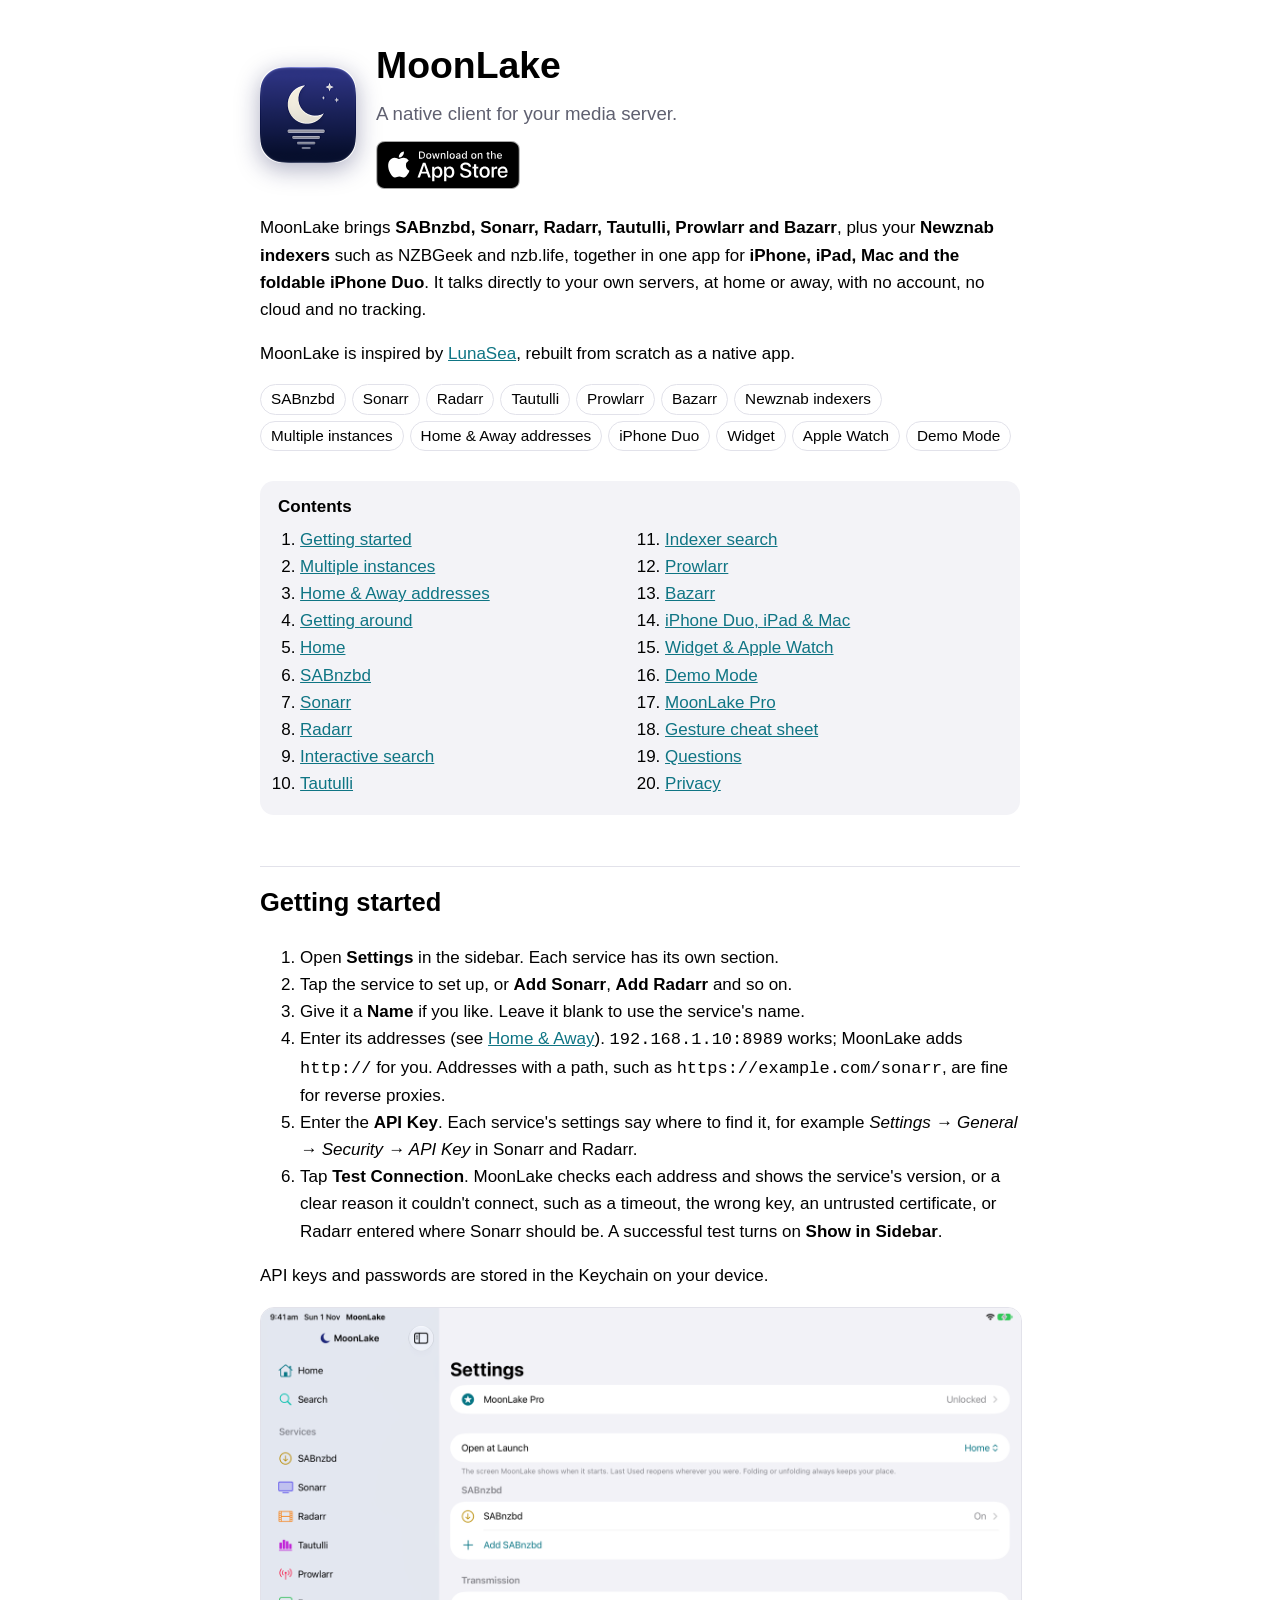
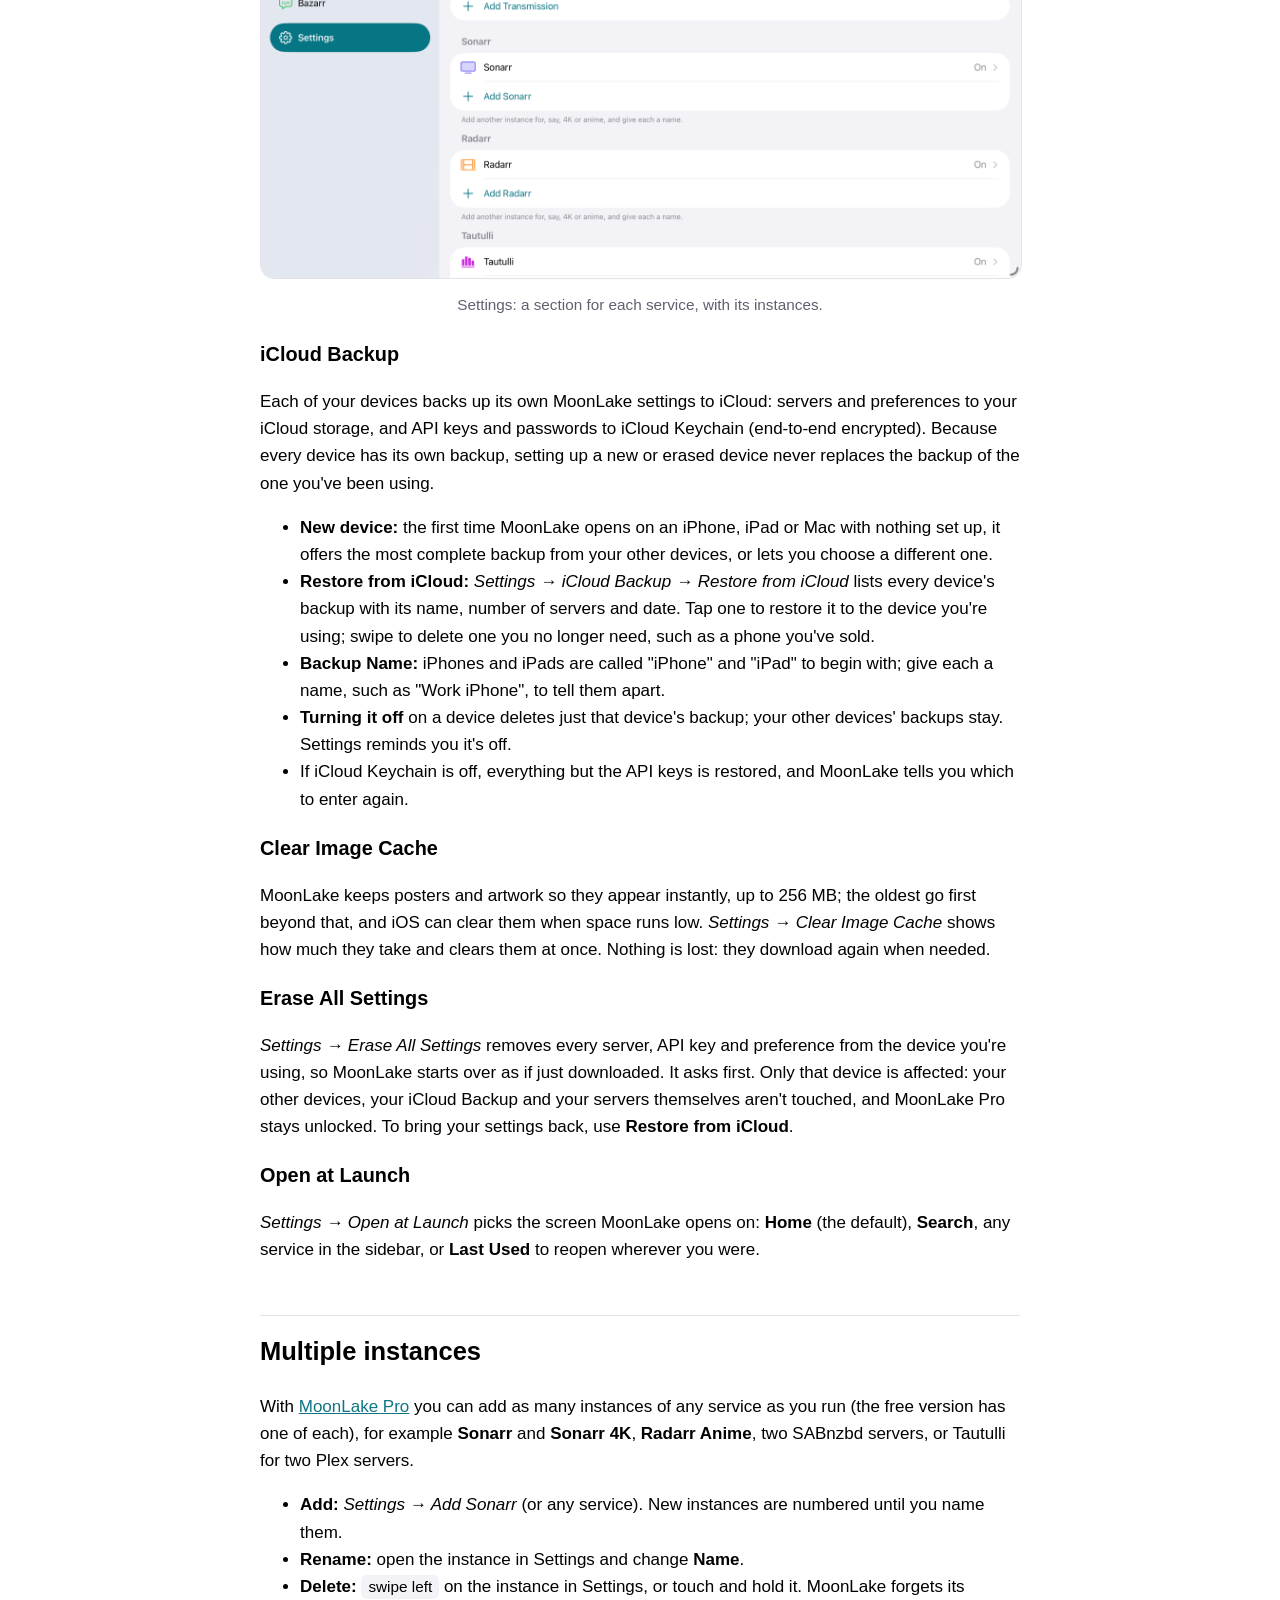
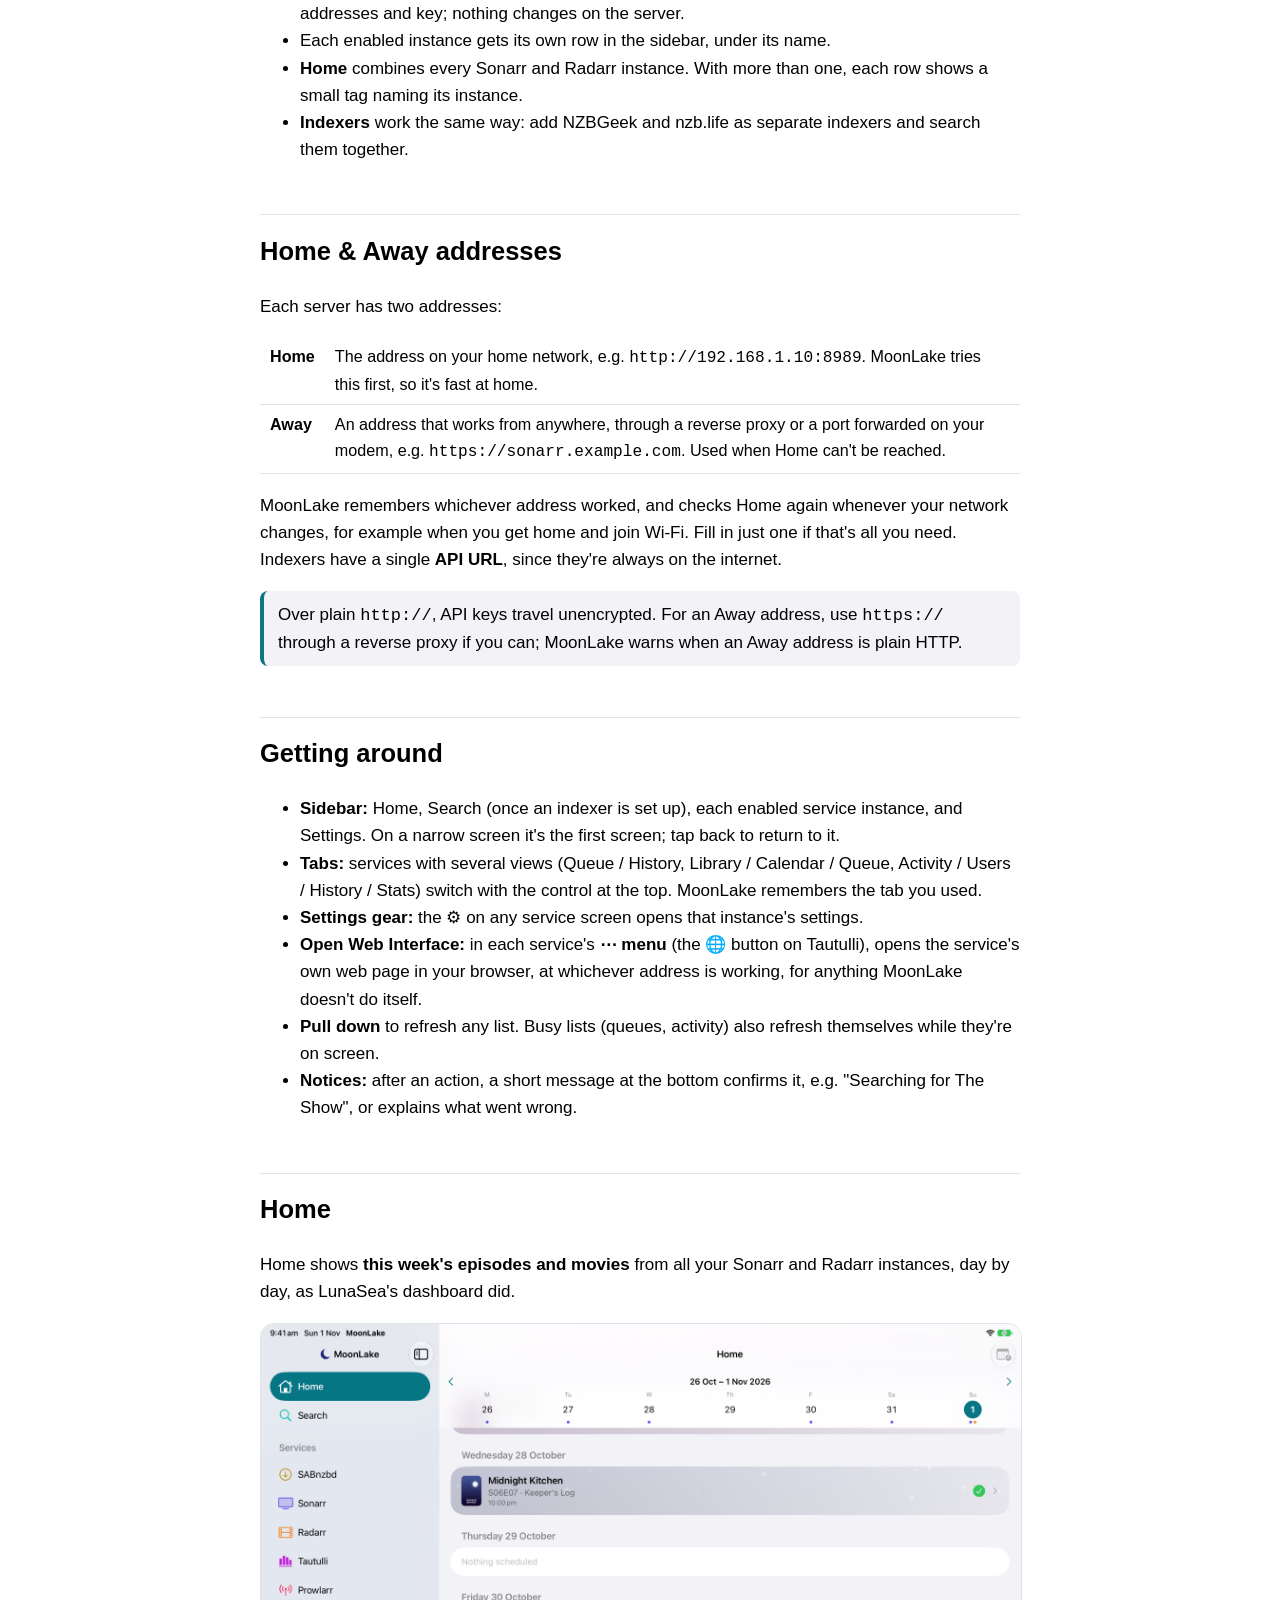
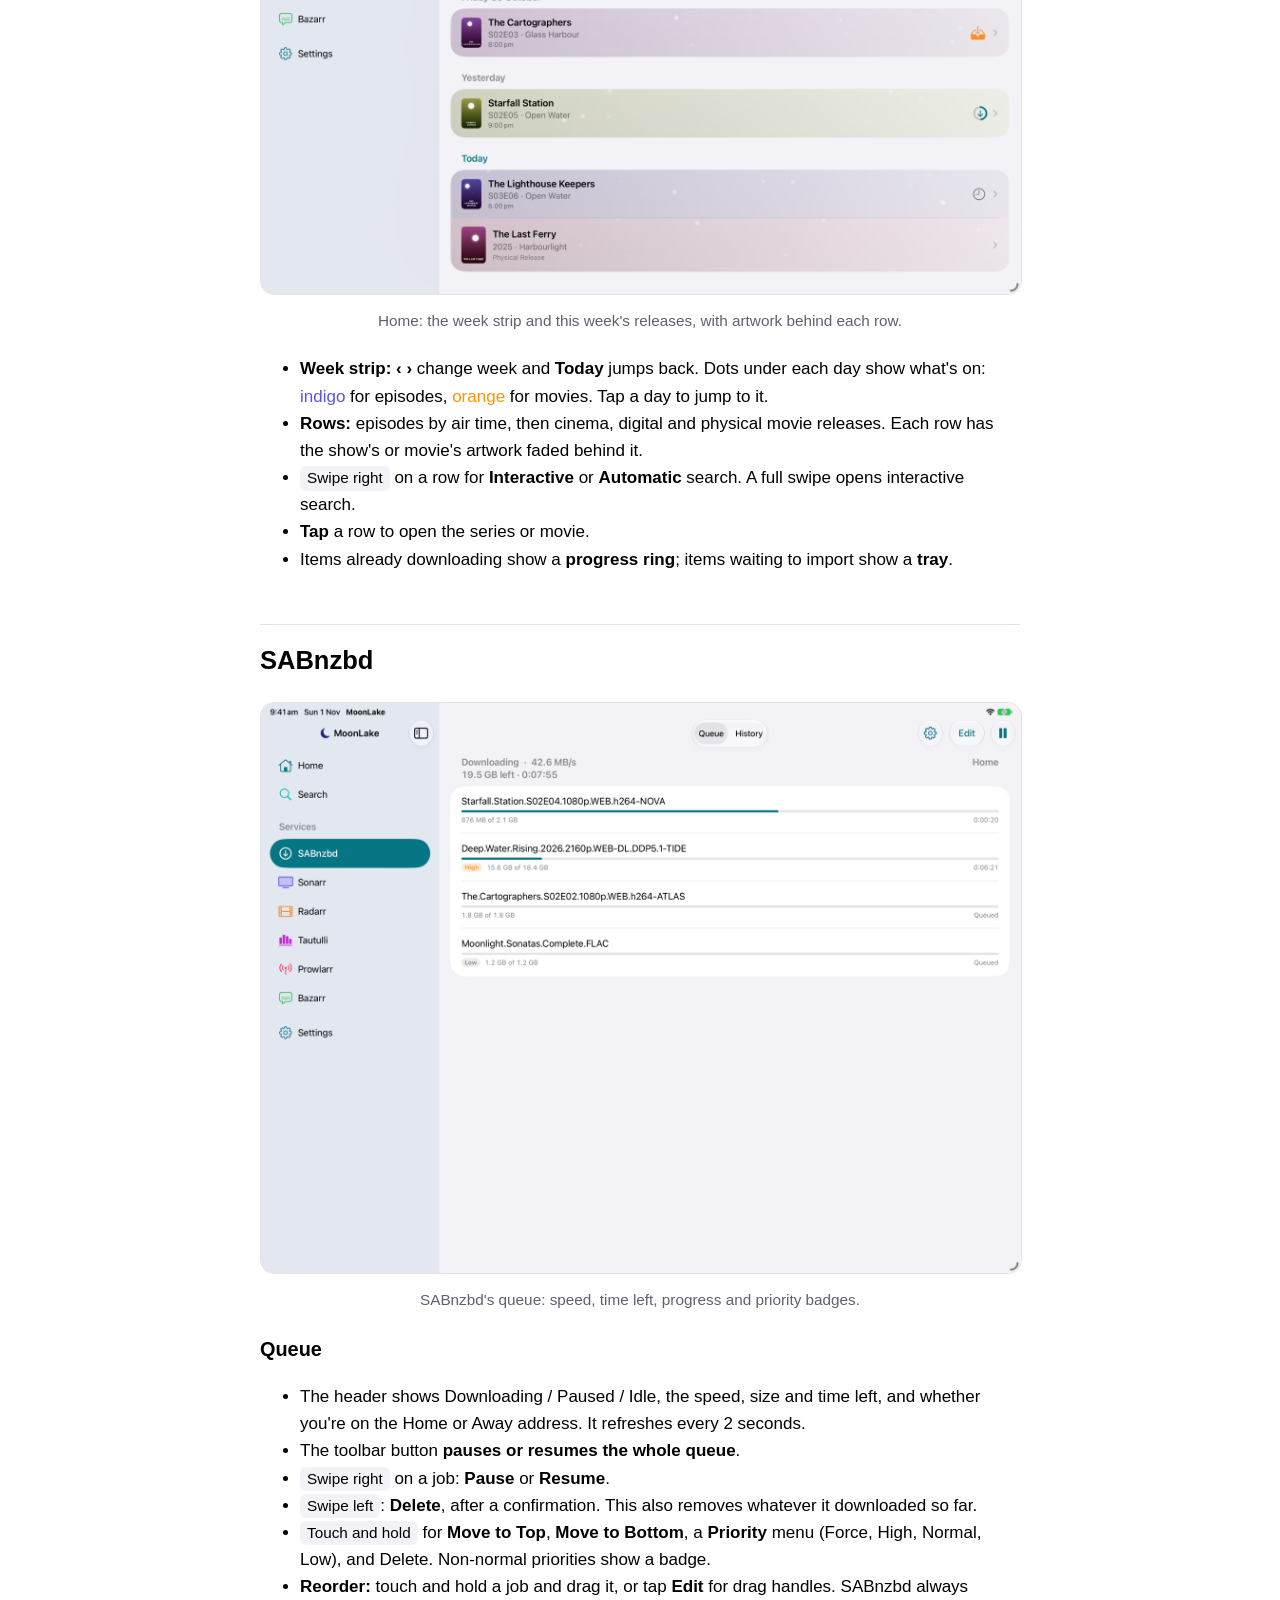
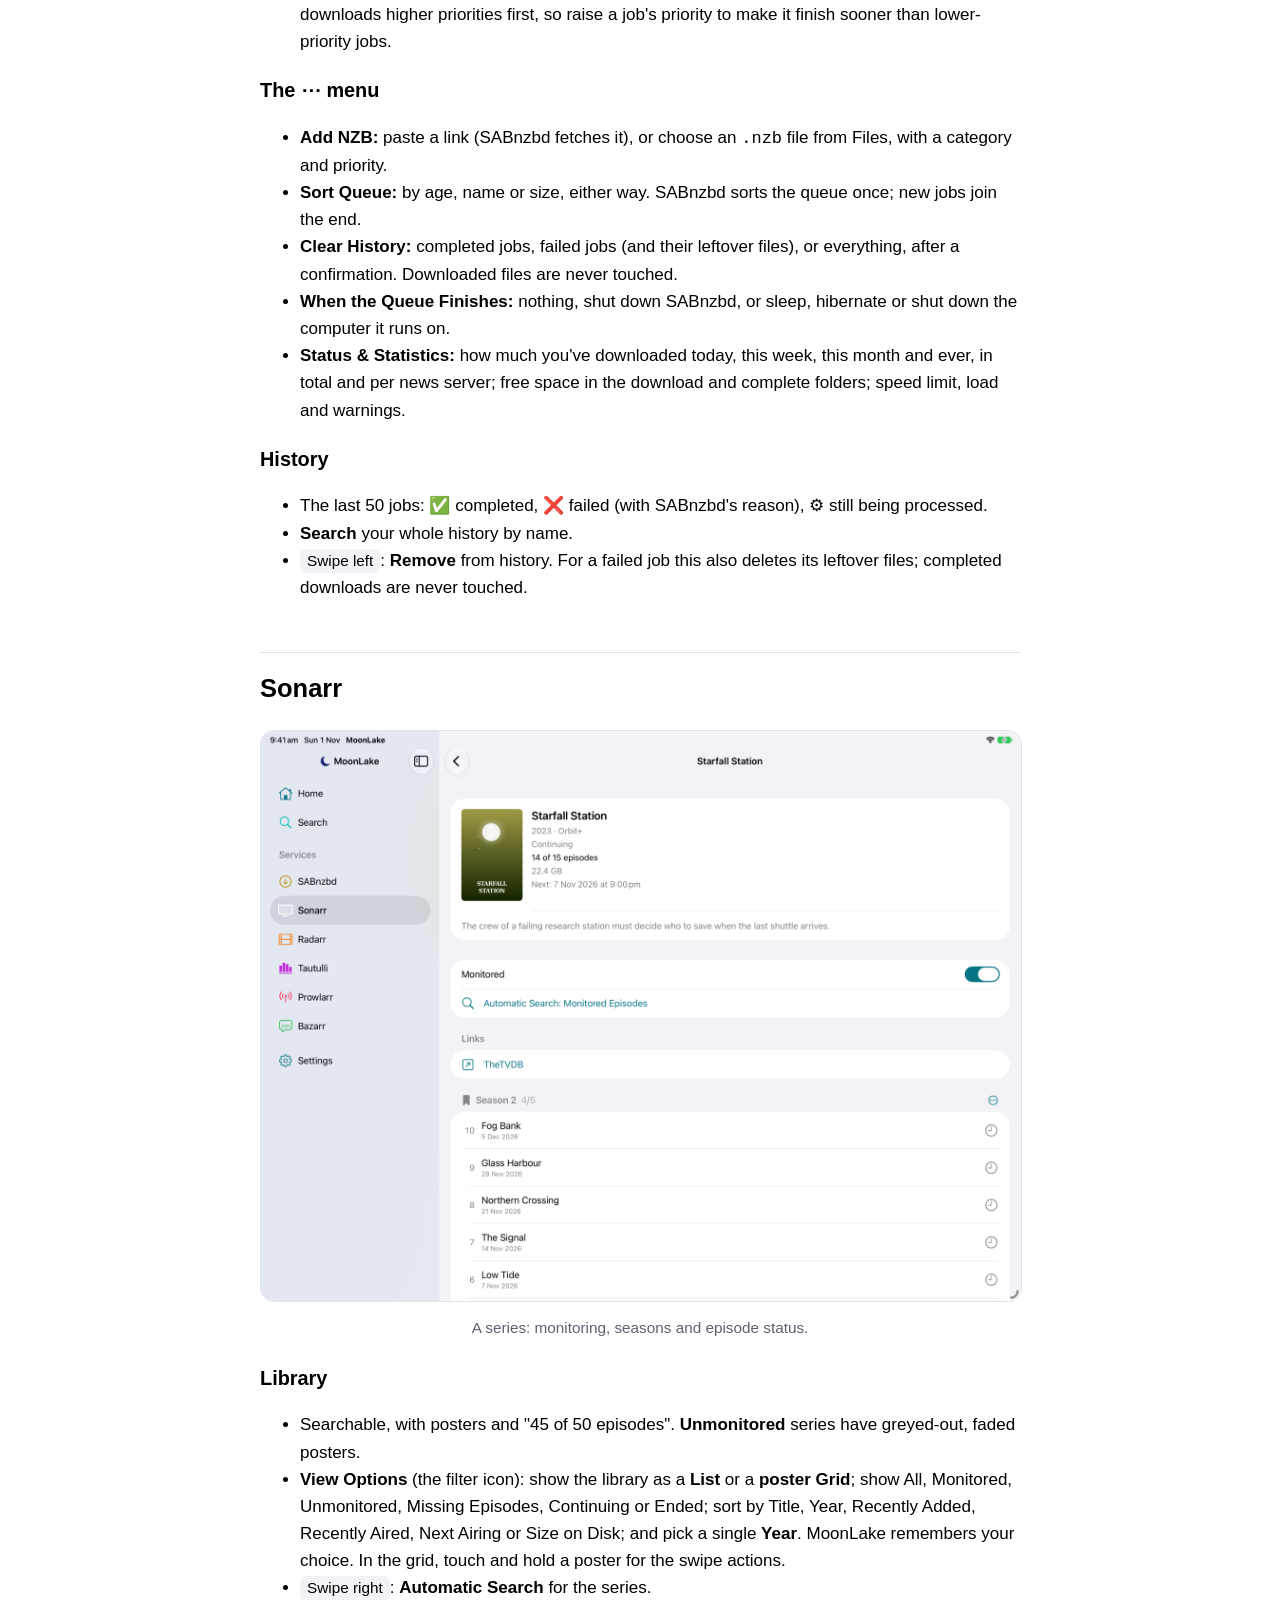
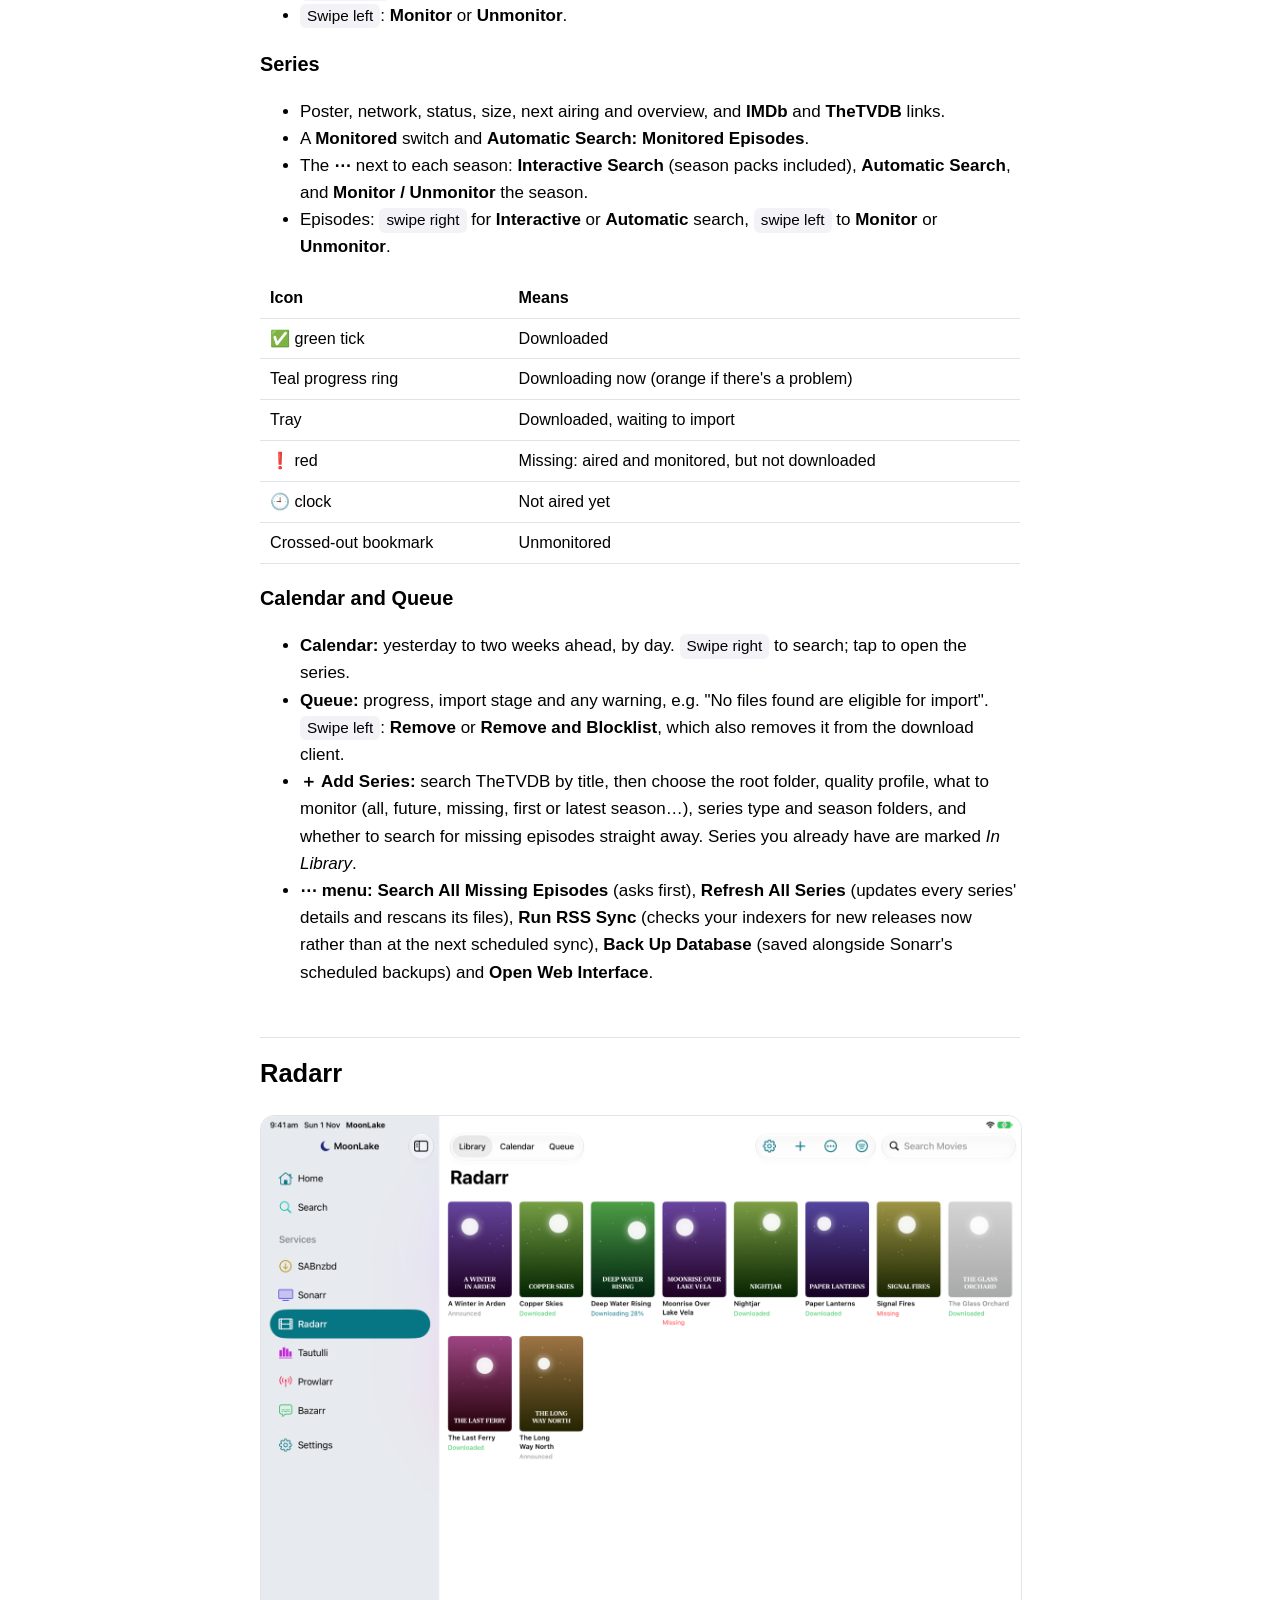
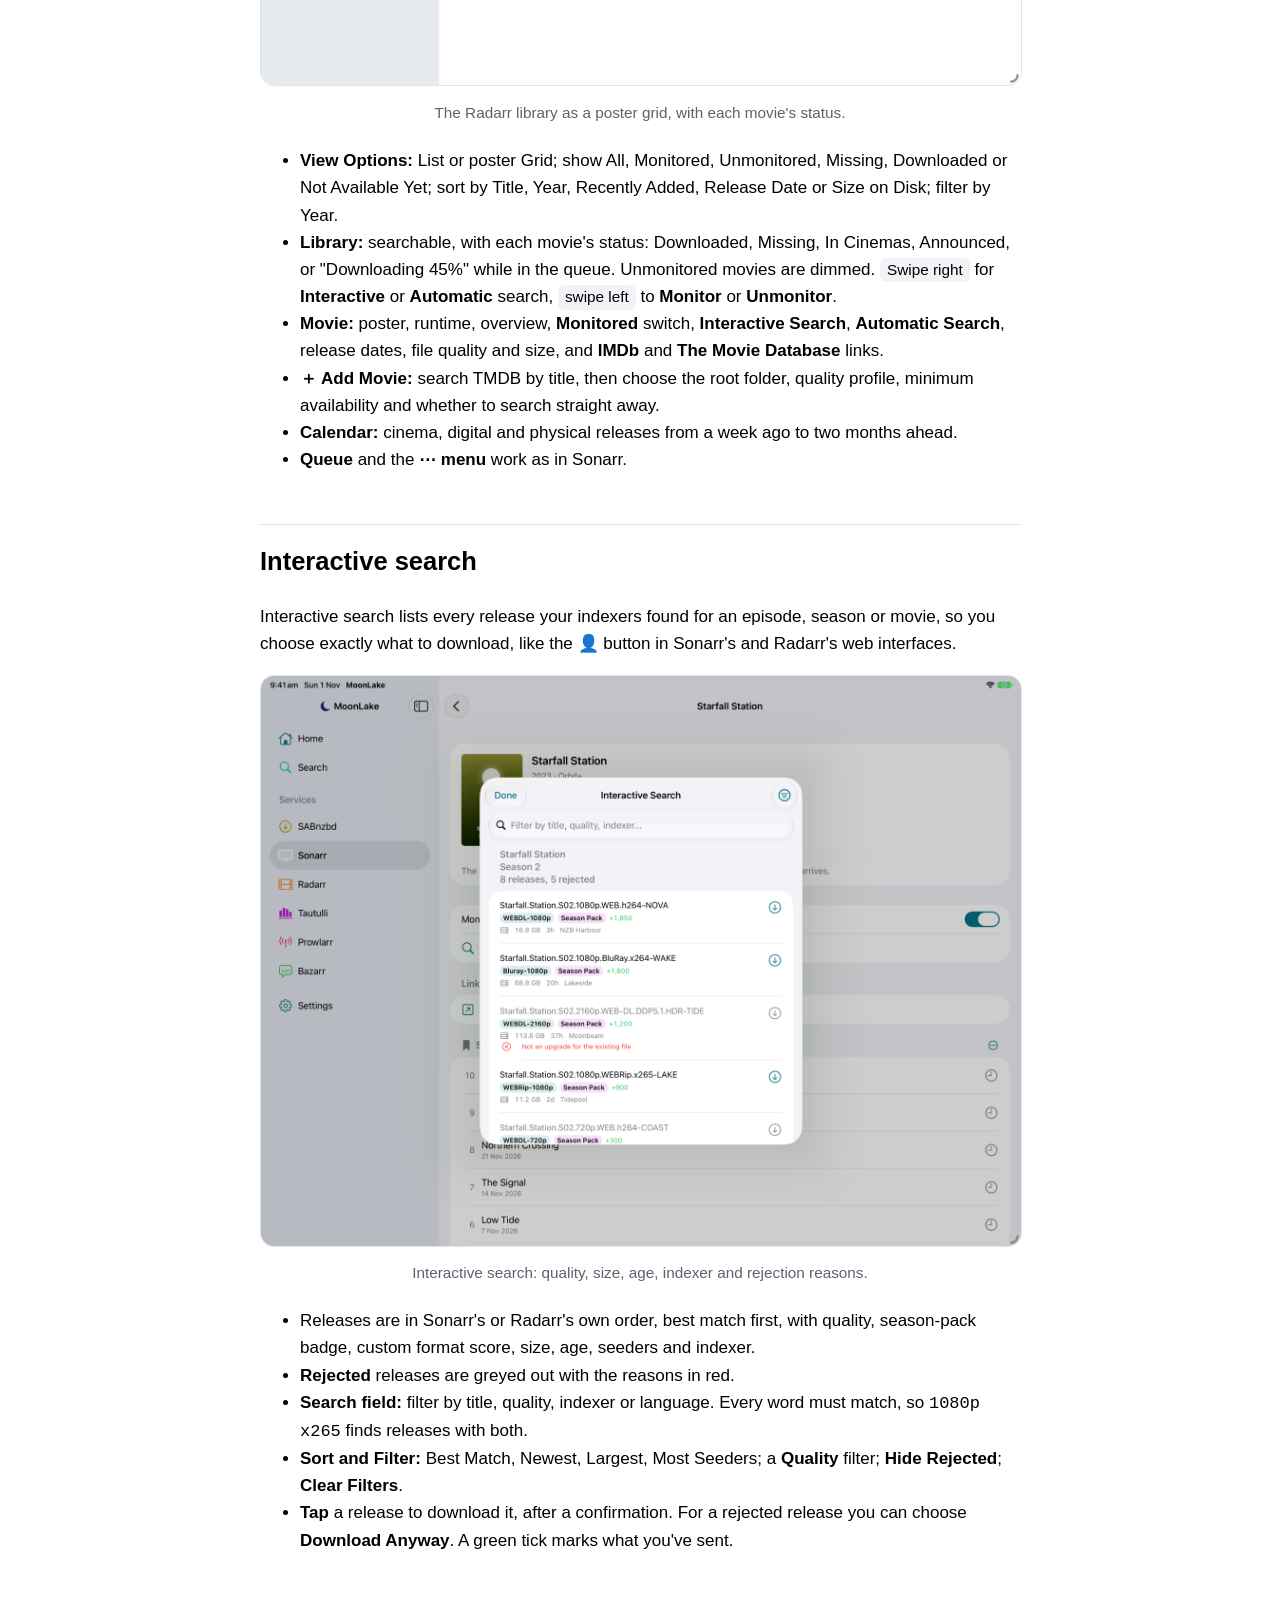
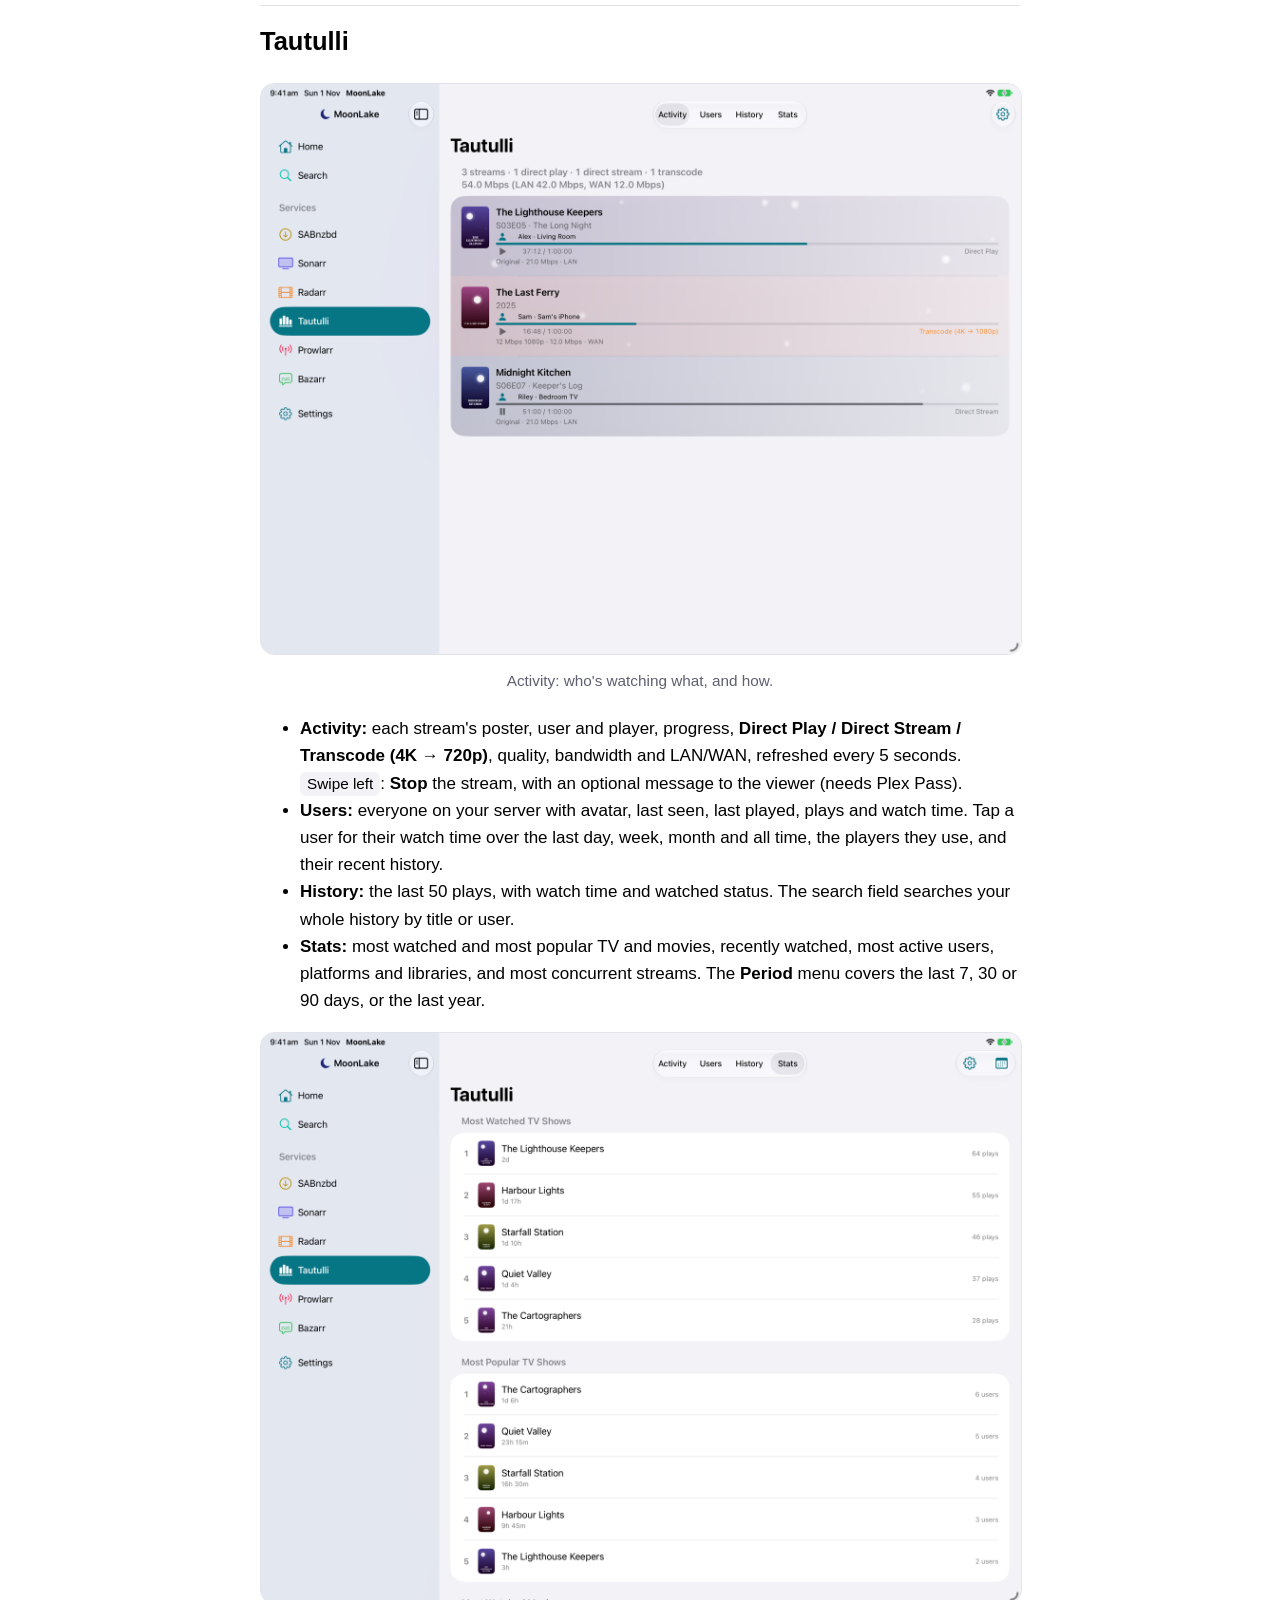
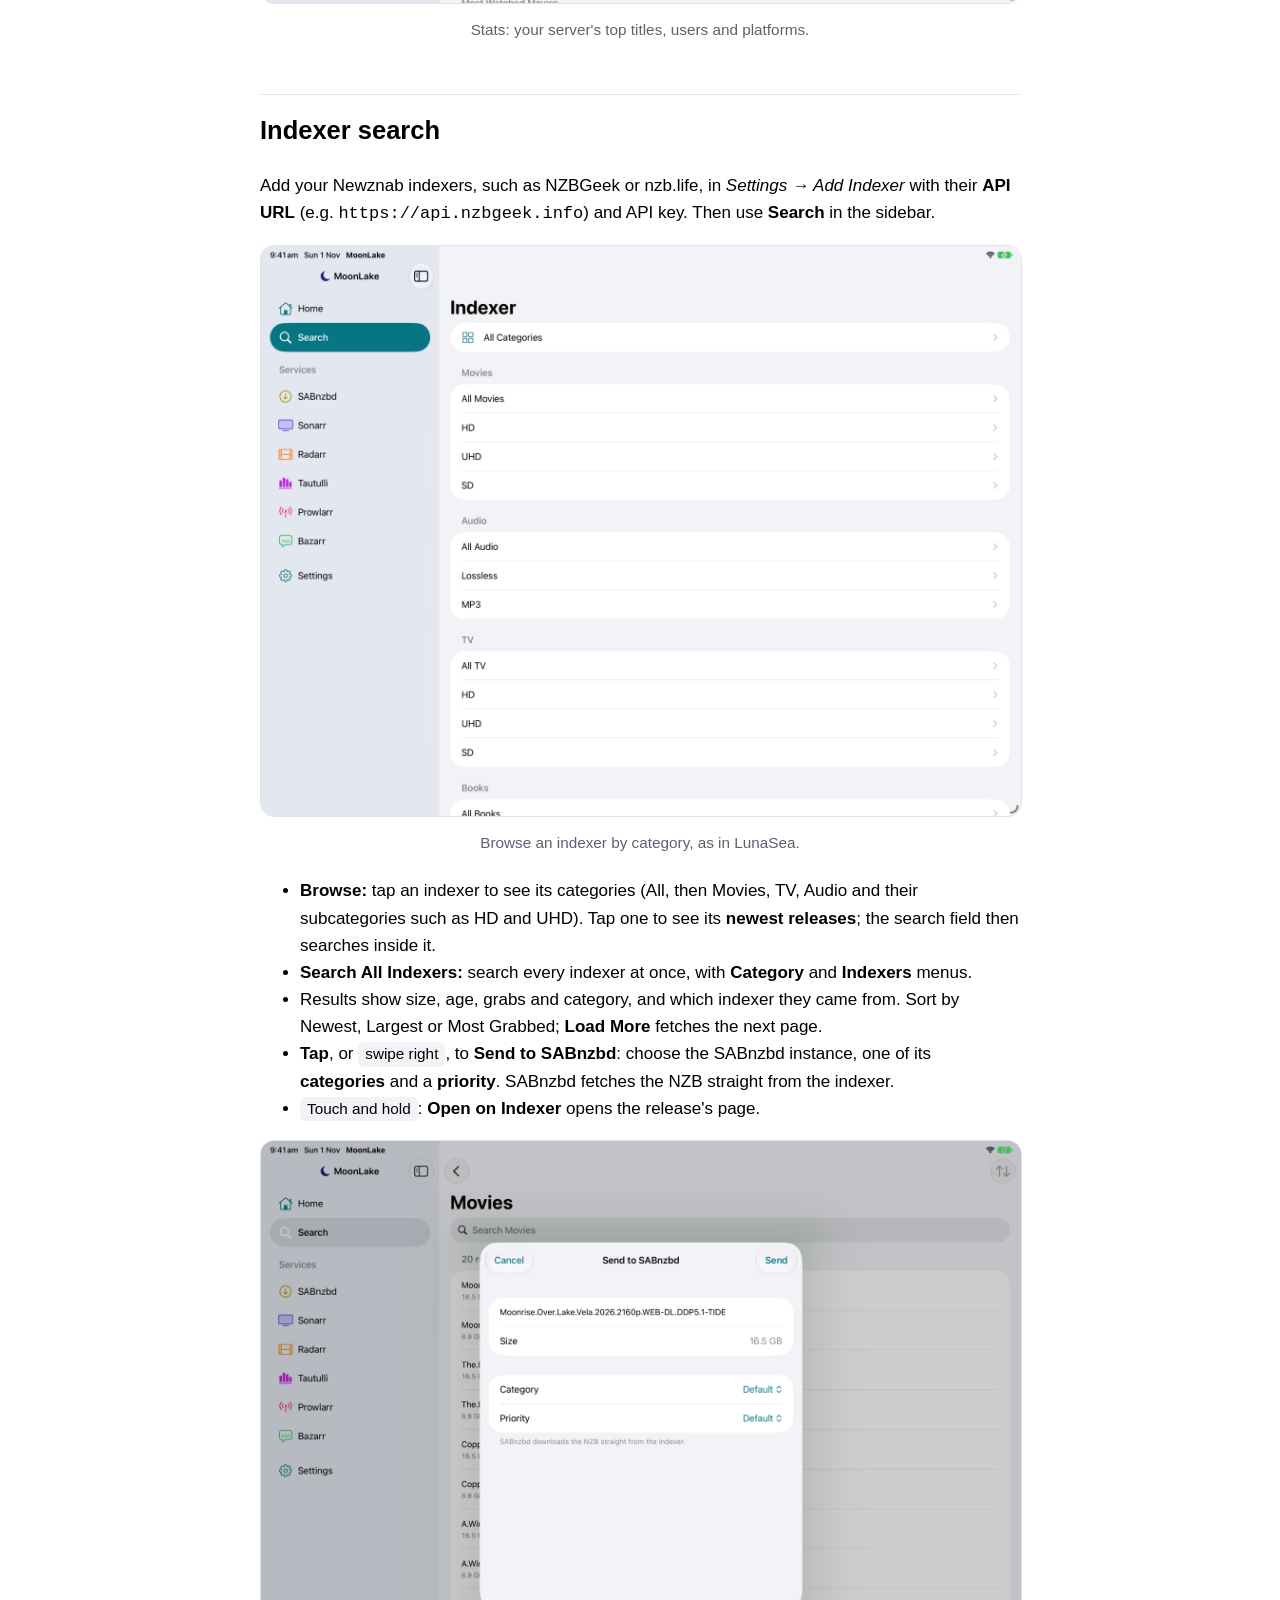
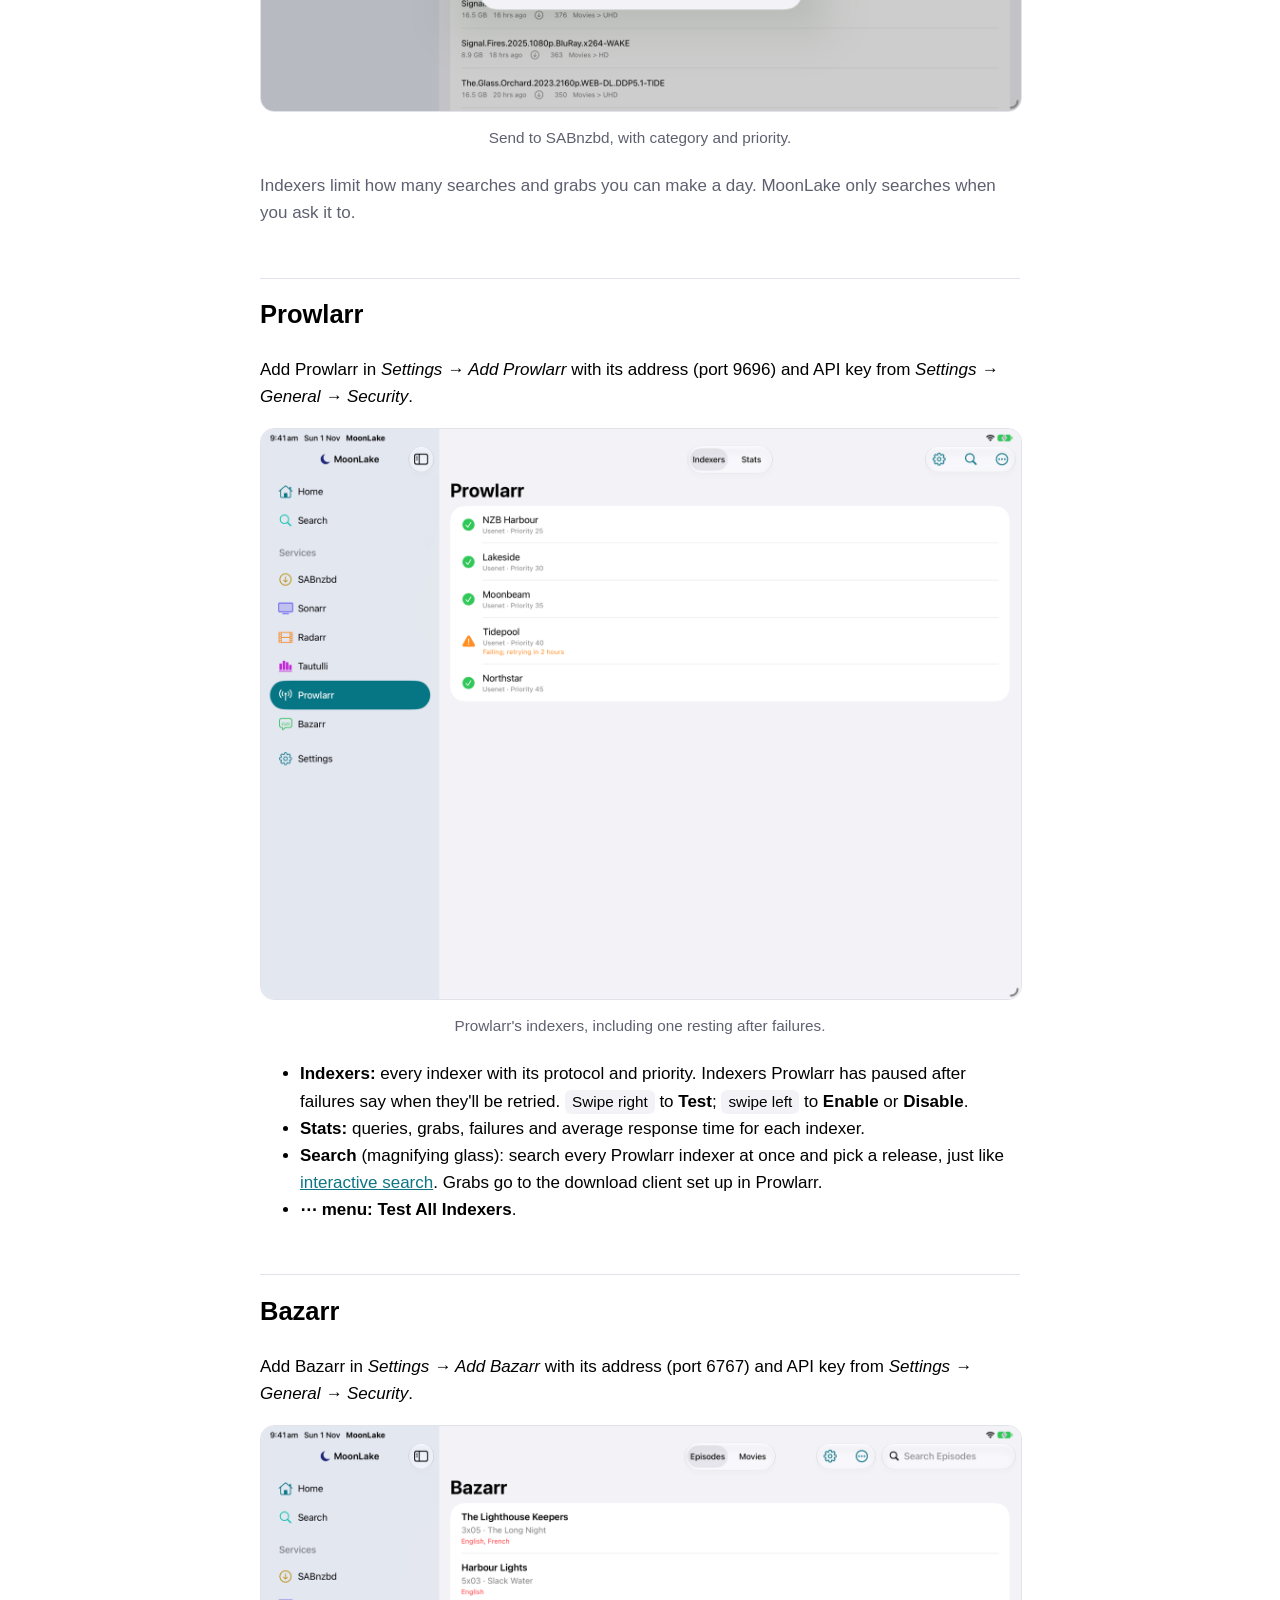
==== commit e92bed86: "Update the website" ====
--- a/index.html
+++ b/index.html
@@ -15,7 +15,12 @@
       <div>
         <h1>MoonLake</h1>
         <p class="tagline muted">A native client for your media server.</p>
-        <p><a class="store-button" href="https://apps.apple.com/app/id6829352237">Get MoonLake on the App Store</a></p>
+        <p><a class="store-badge" href="https://apps.apple.com/app/id6829352237">
+          <picture>
+            <source srcset="images/app-store-badge-white.svg" media="(prefers-color-scheme: dark)">
+            <img src="images/app-store-badge-black.svg" alt="Download on the App Store" width="144" height="48">
+          </picture>
+        </a></p>
       </div>
     </header>
 
--- a/style.css
+++ b/style.css
@@ -19,9 +19,9 @@
 header.hero { display: flex; align-items: center; gap: 20px; margin-bottom: 8px; }
 header.hero img { border-radius: 22px; box-shadow: 0 6px 24px rgba(20, 24, 80, 0.35); }
 header.hero p { margin: 0; }
-a.store-button { display: inline-block; margin-top: 12px; padding: 10px 18px; border-radius: 12px; background: #111; color: #fff; font-weight: 600; text-decoration: none; }
-a.store-button:hover { background: #2c3380; }
-@media (prefers-color-scheme: dark) { a.store-button { background: #f6f1e1; color: #111; } a.store-button:hover { background: #ffffff; } }
+/* Apple's badge as supplied: no shadow, rounding or effects; at least 40 pt tall. */
+a.store-badge { display: inline-block; margin-top: 12px; line-height: 0; }
+header.hero a.store-badge img { width: 144px; height: 48px; border-radius: 0; box-shadow: none; }
 h1 { margin: 0.1em 0; font-size: 2.2em; }
 h2 { margin-top: 2em; padding-top: 0.6em; border-top: 1px solid var(--rule); }
 h3 { margin-bottom: 0.2em; }
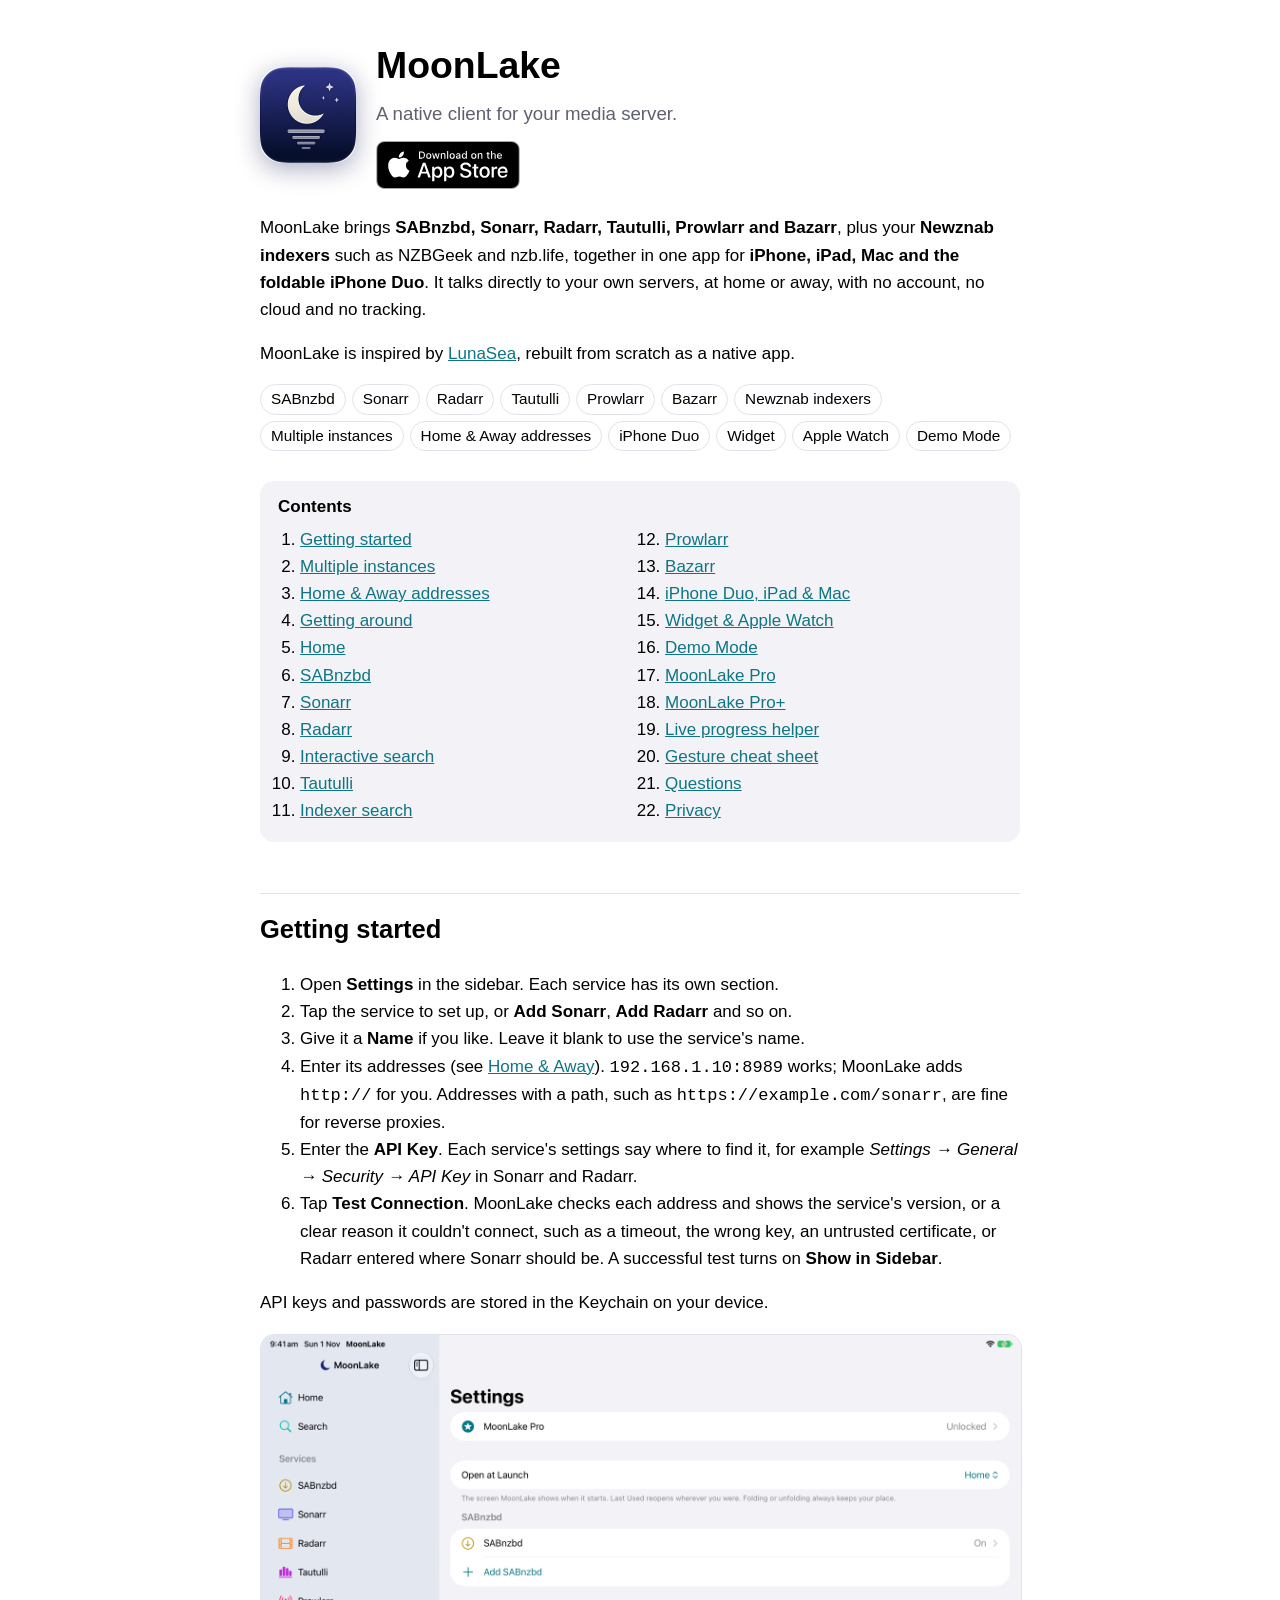
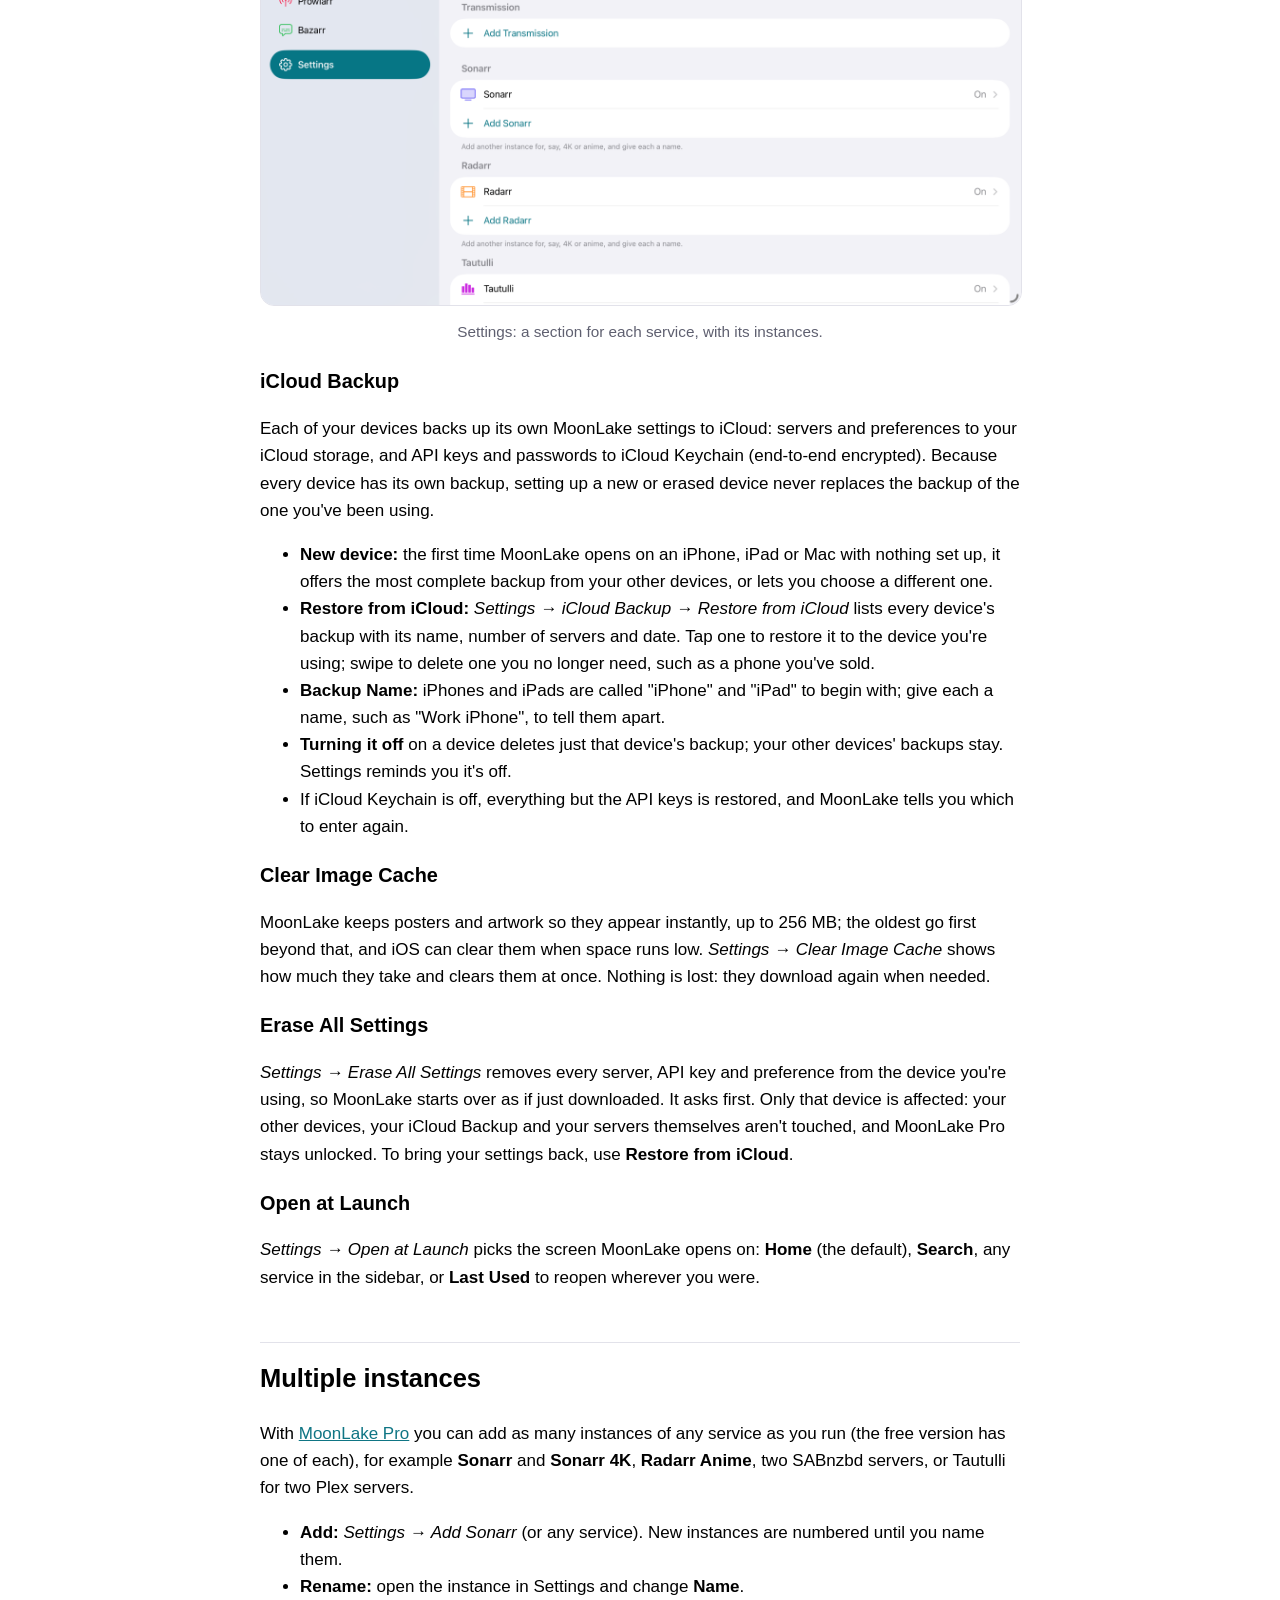
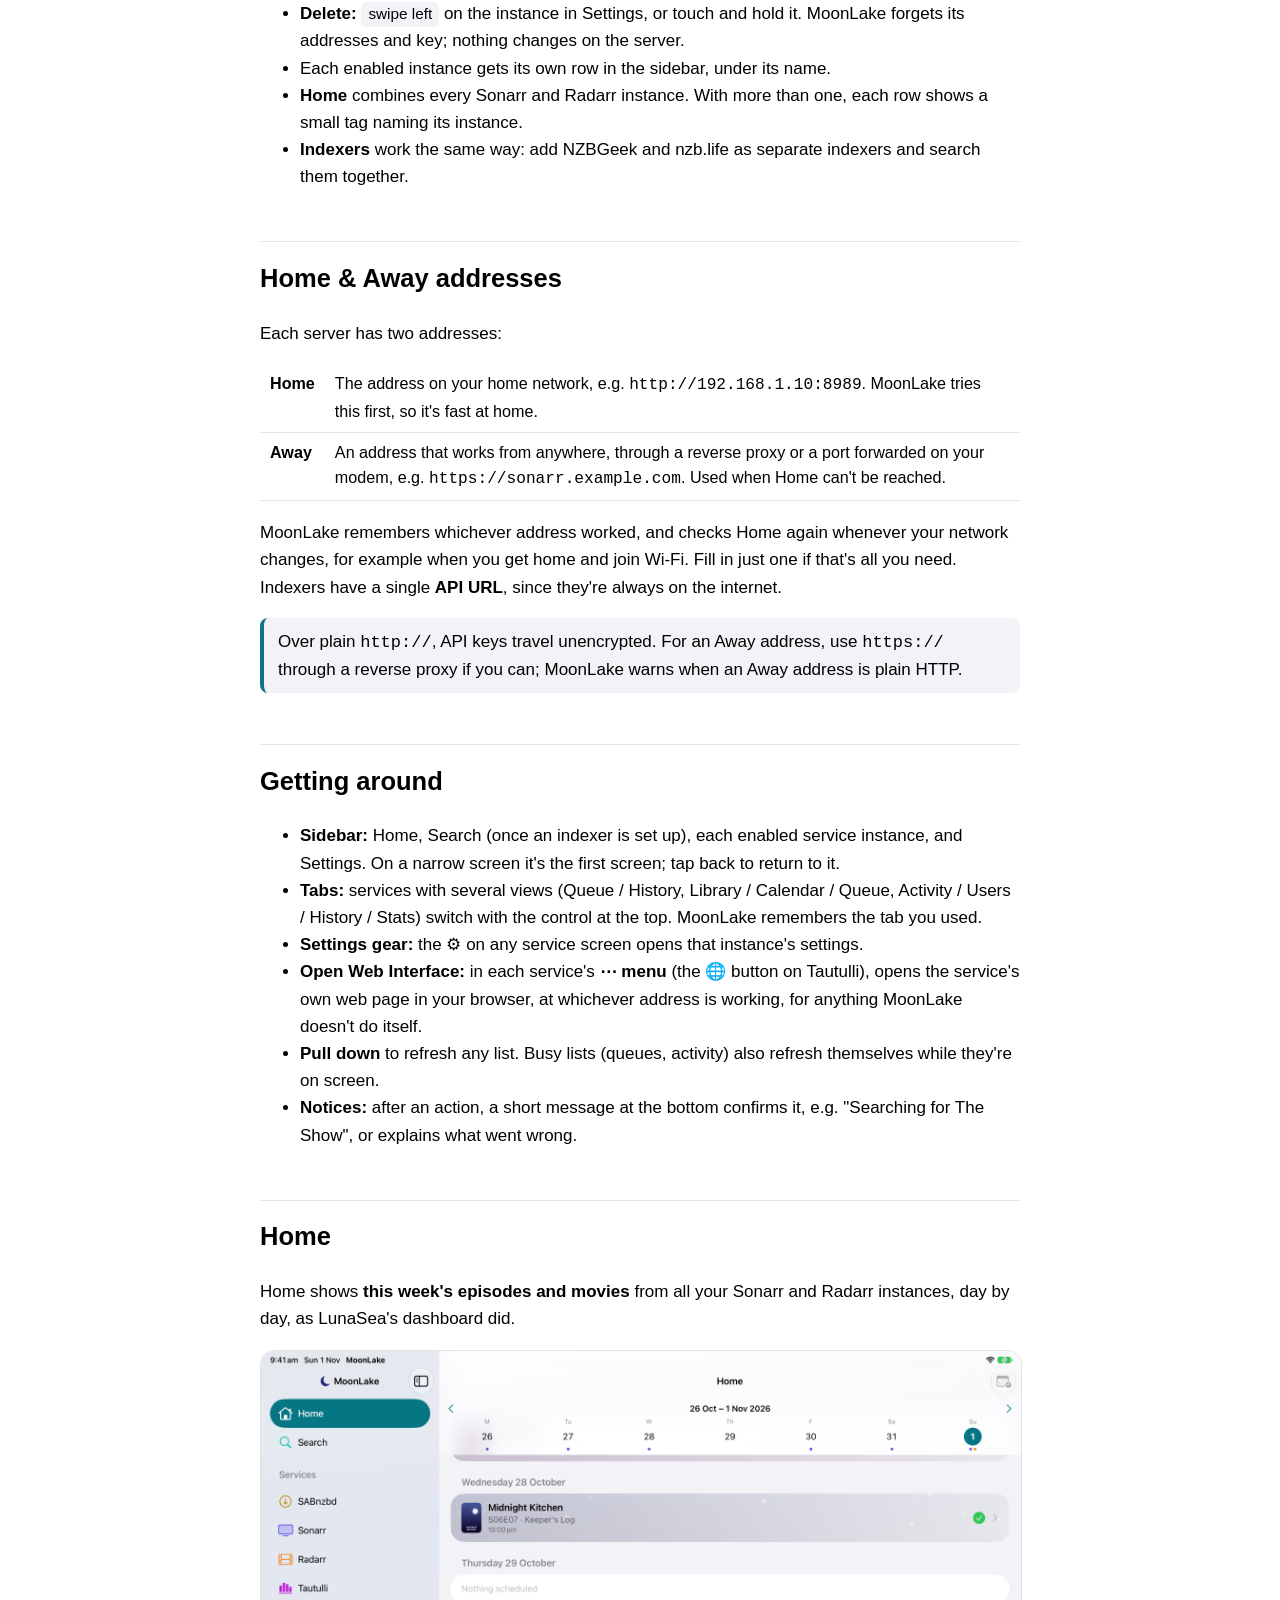
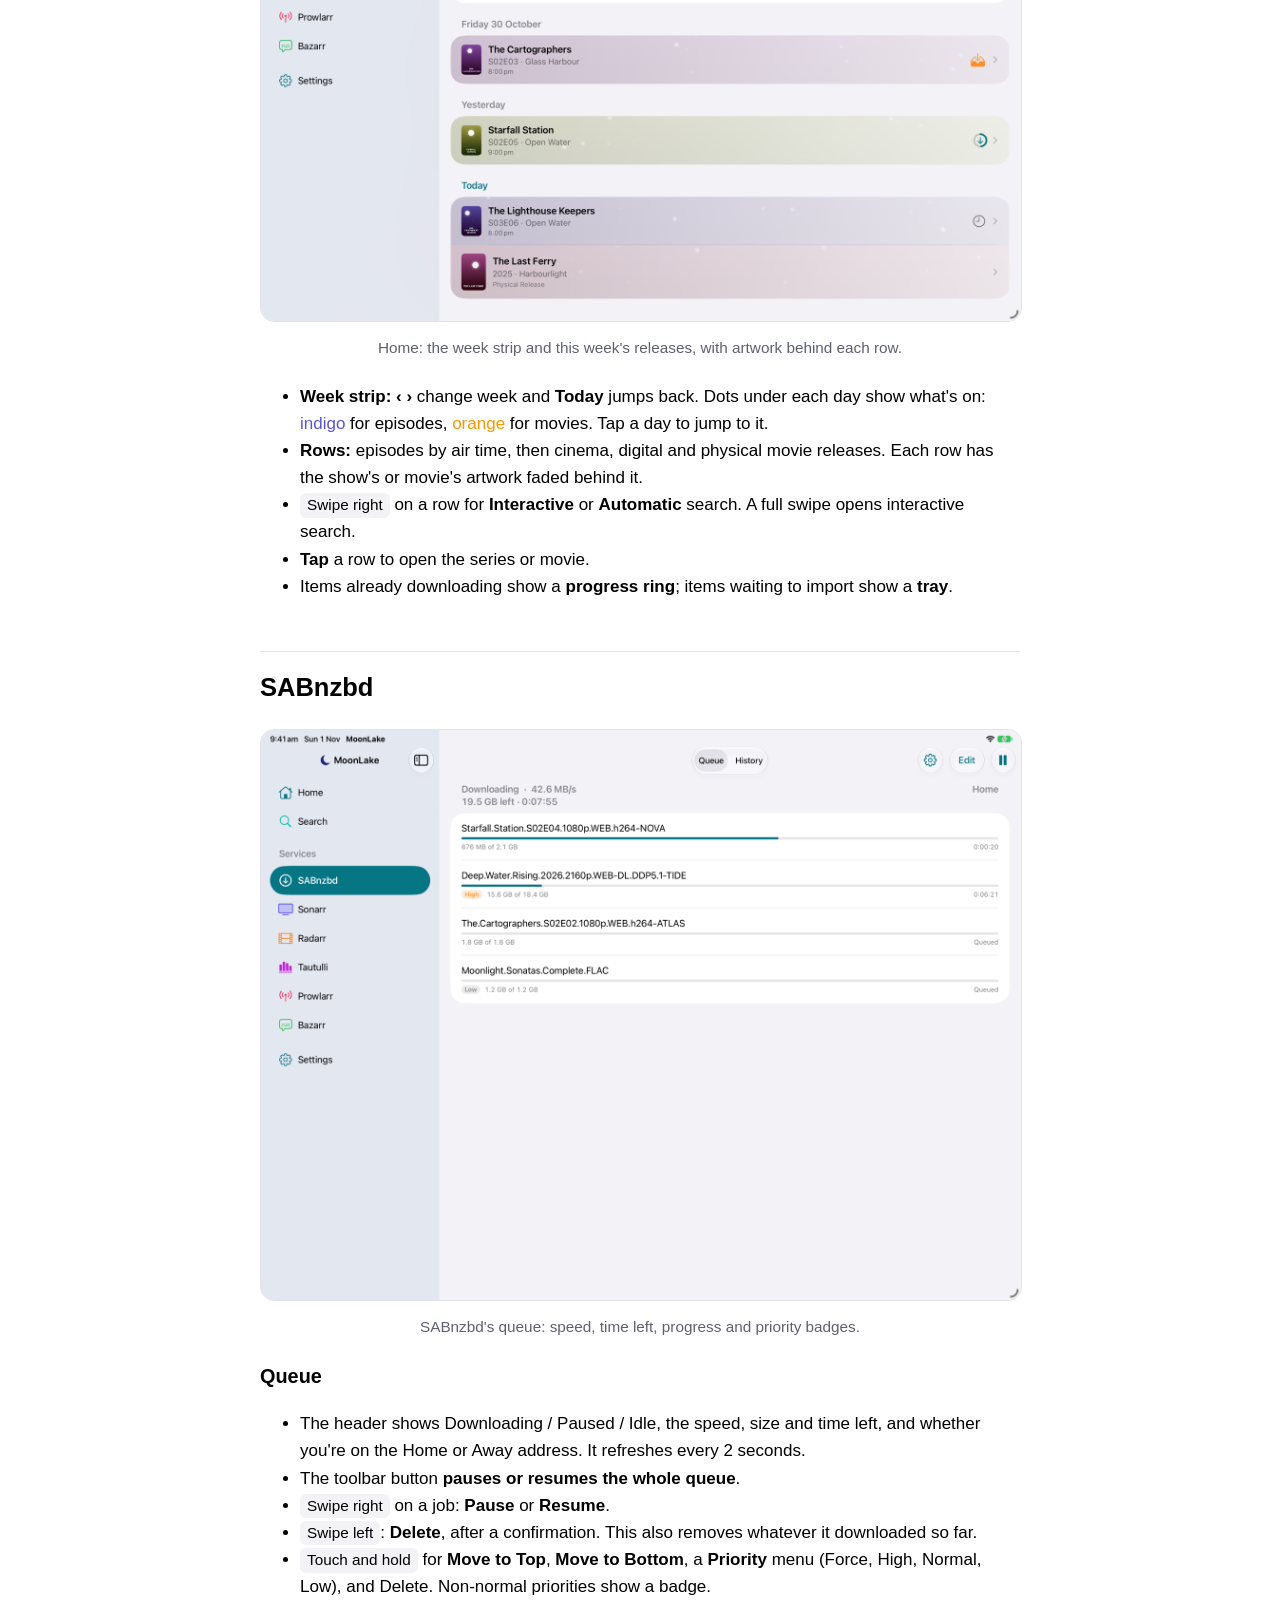
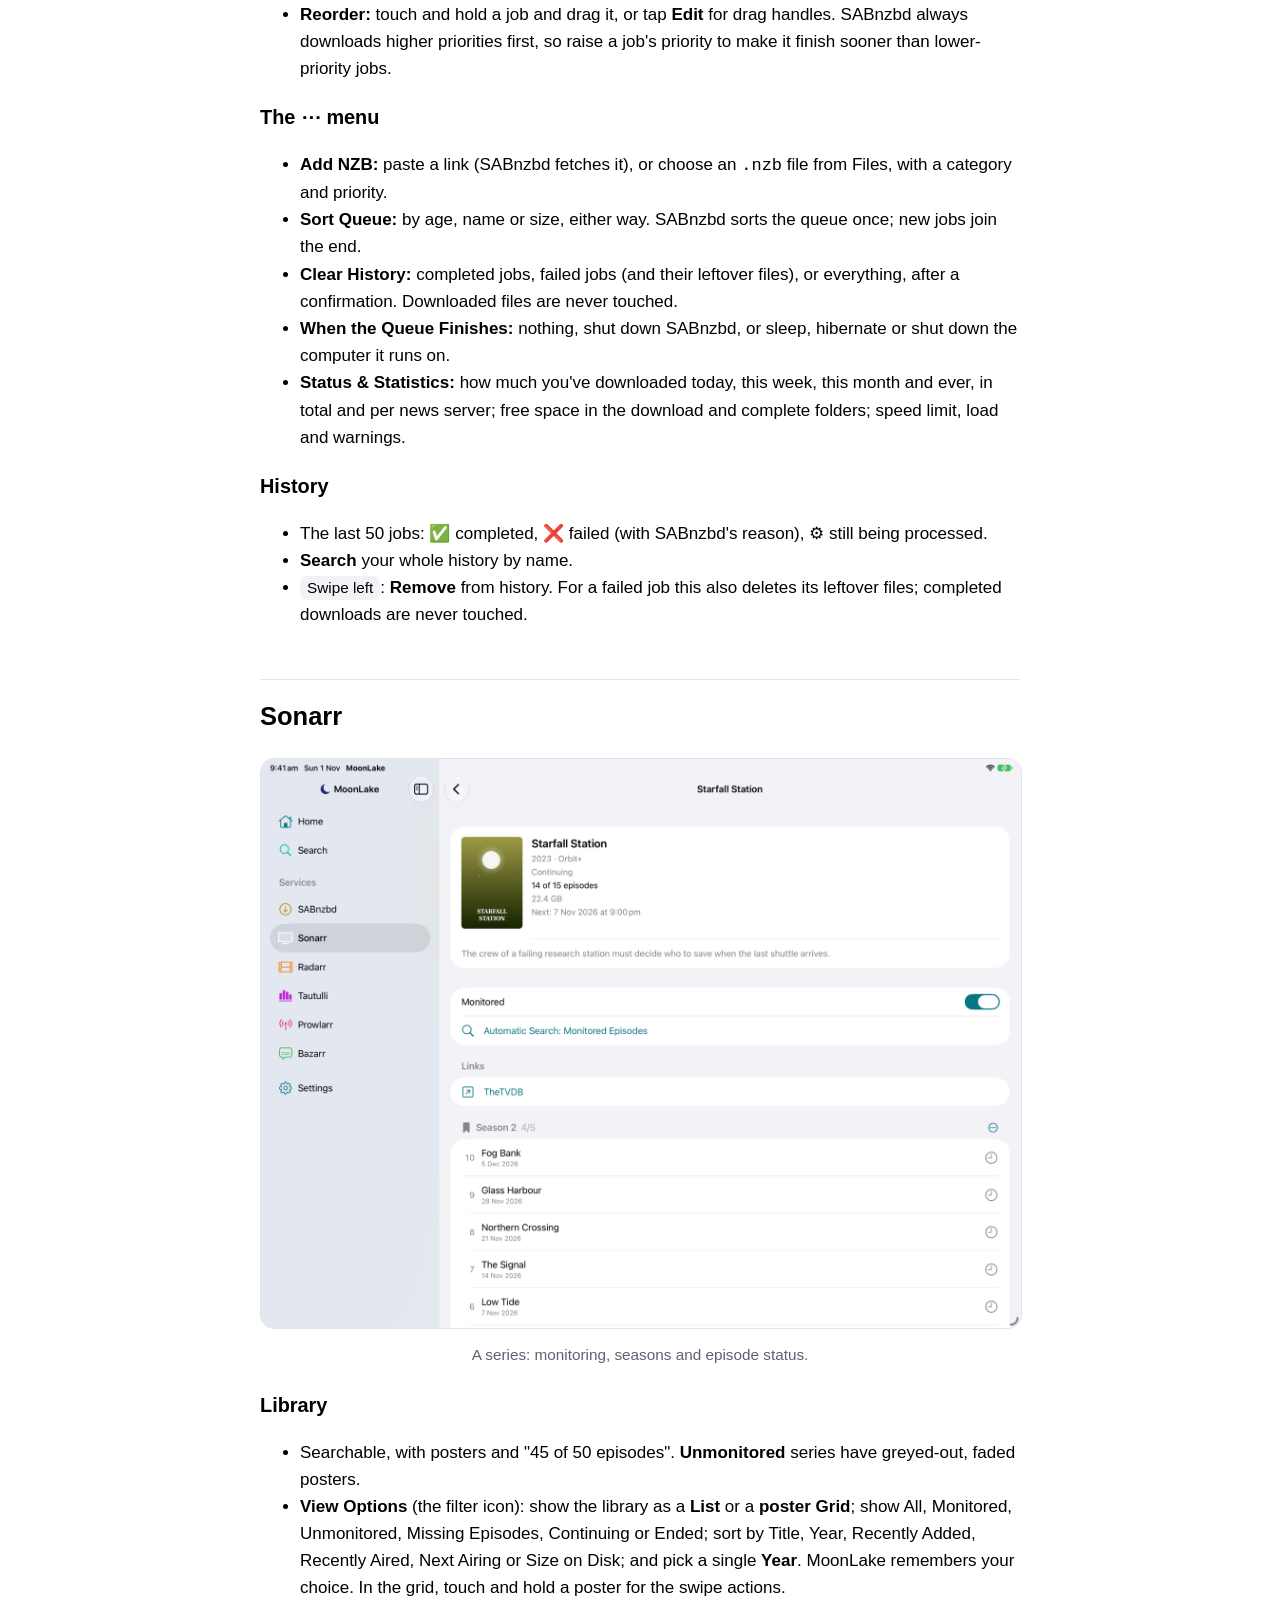
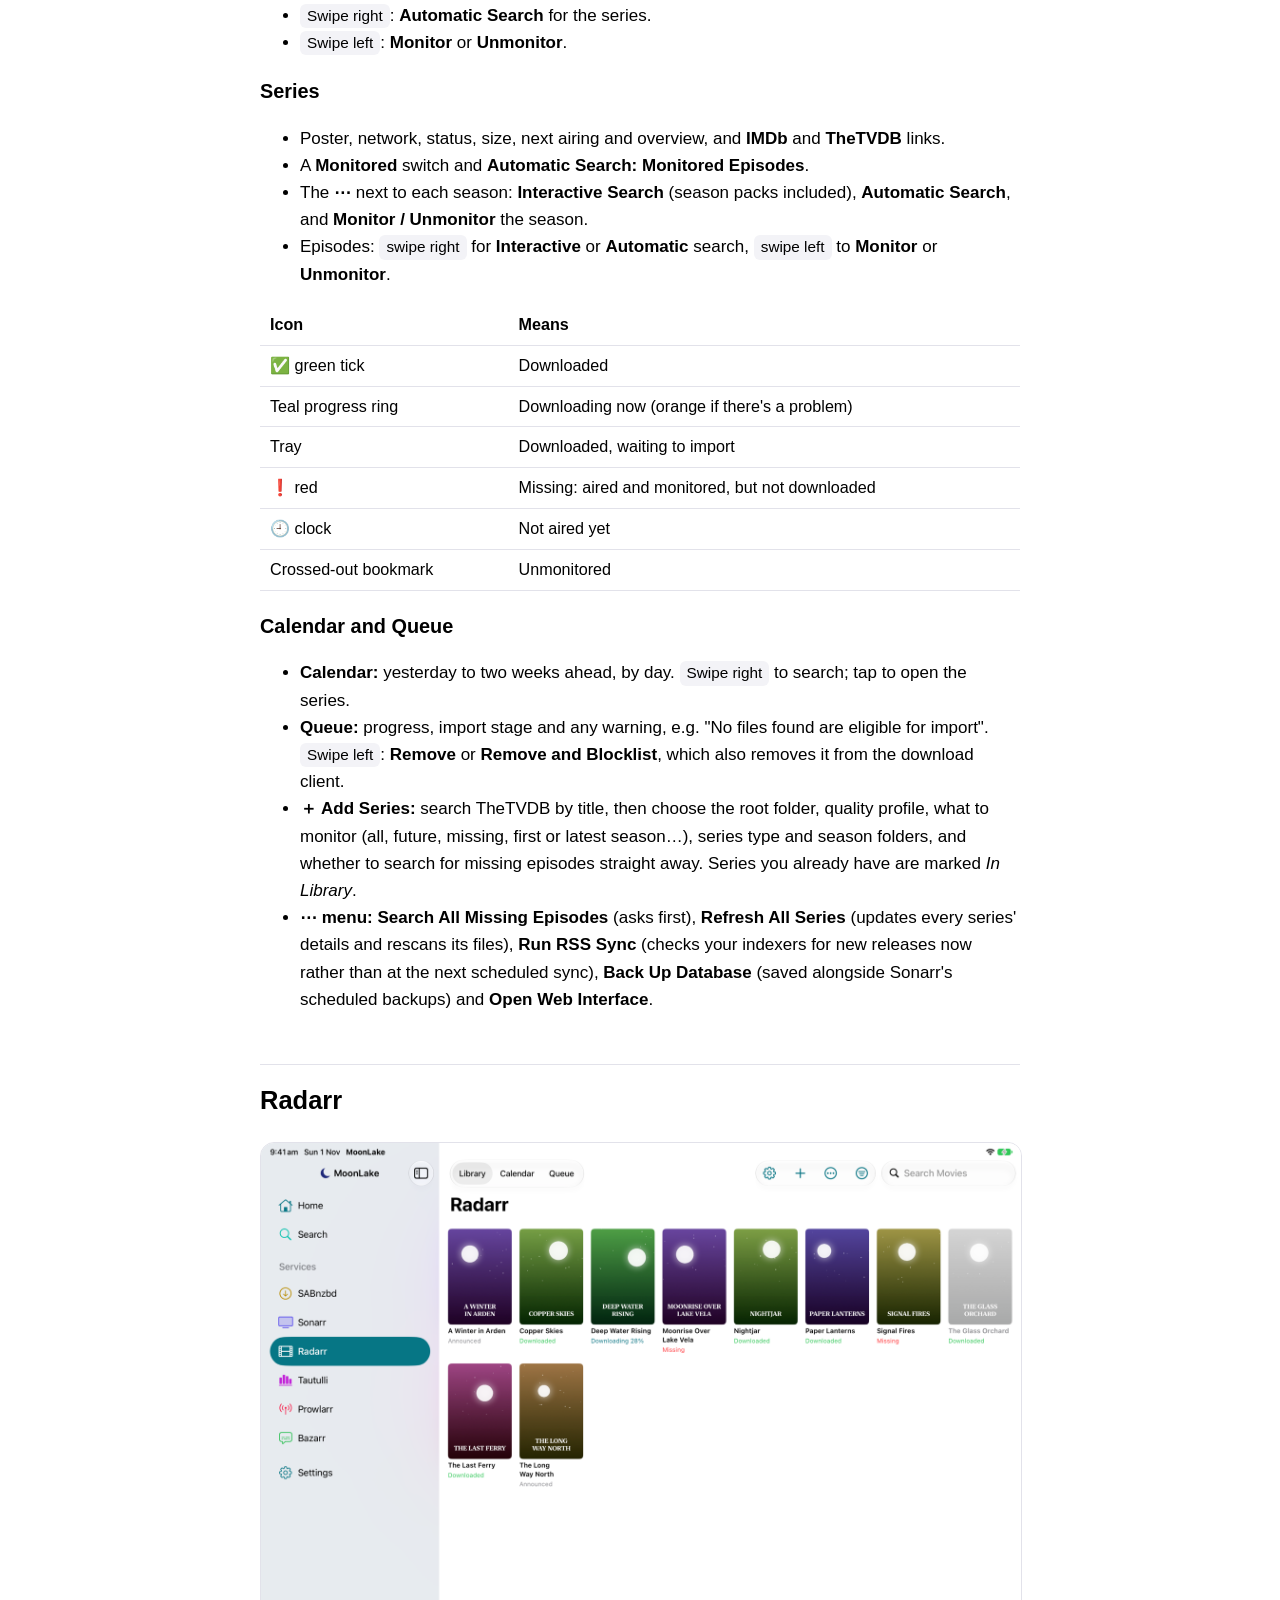
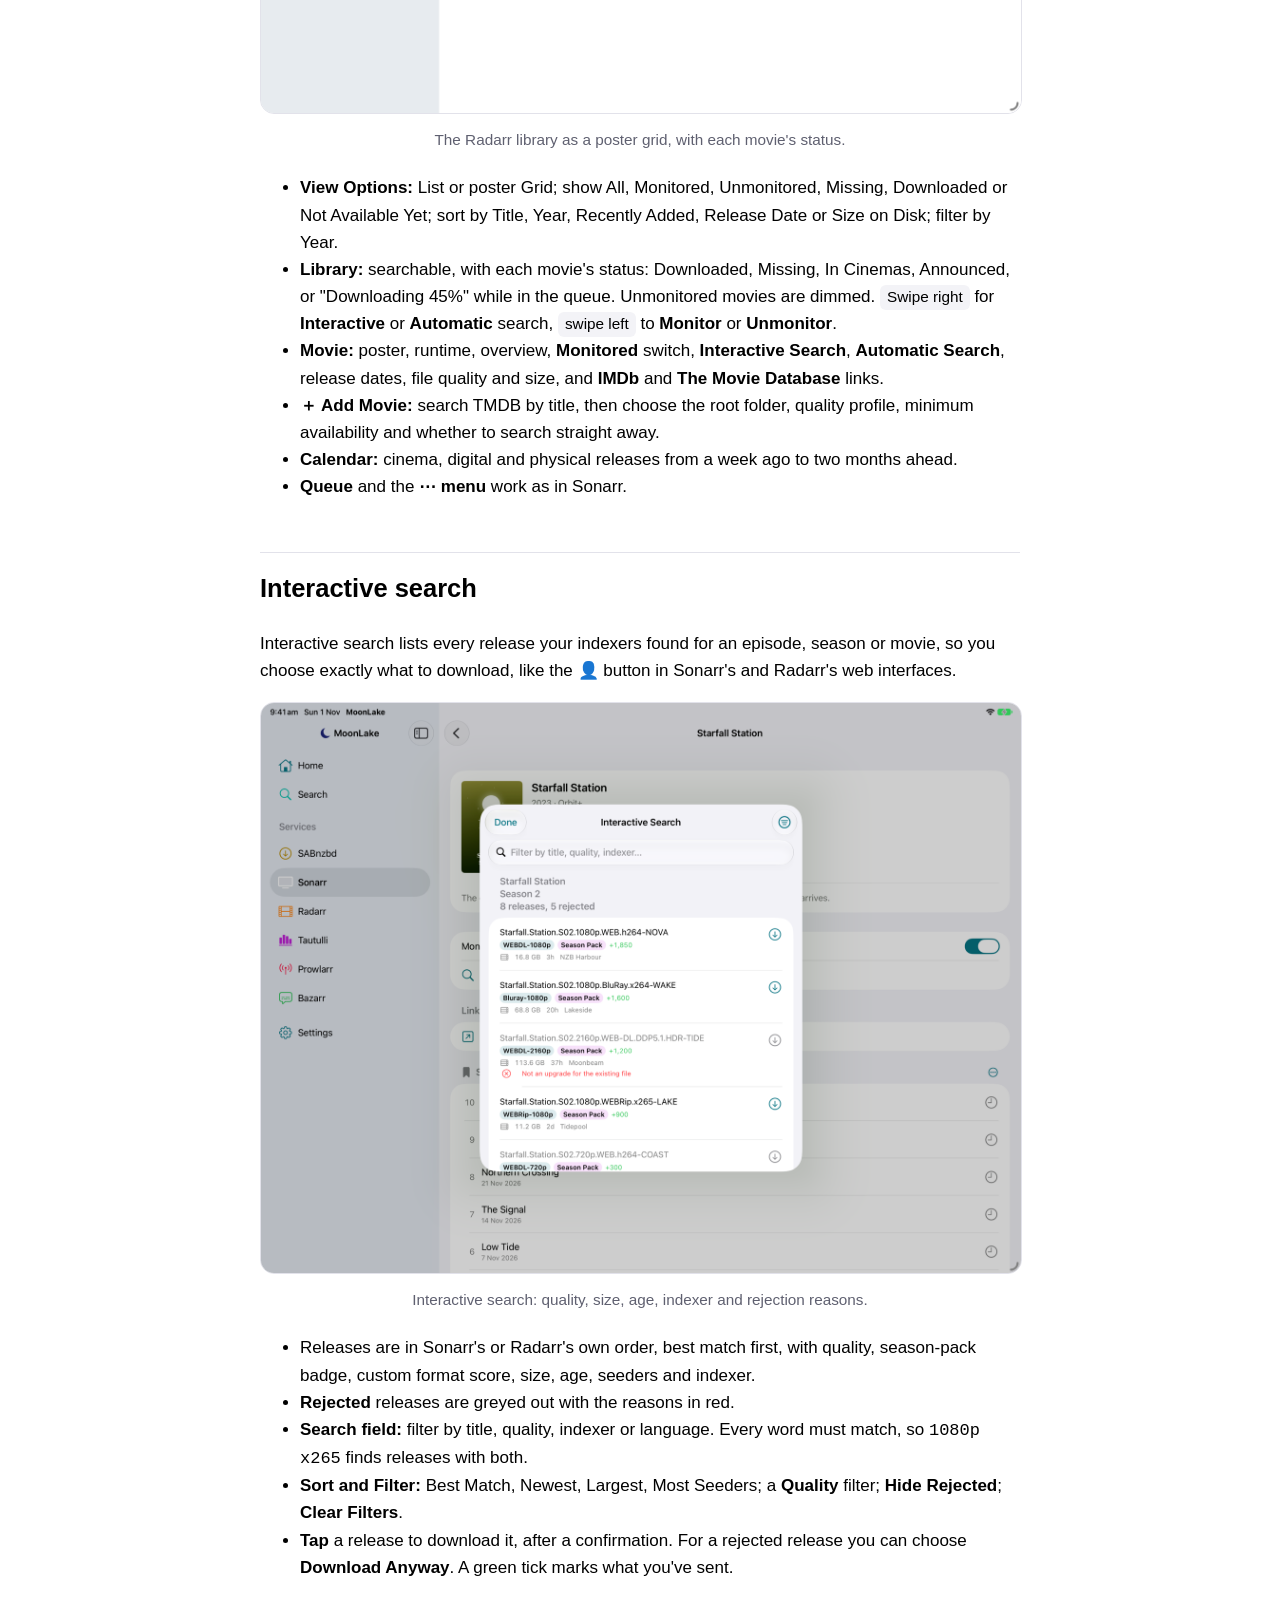
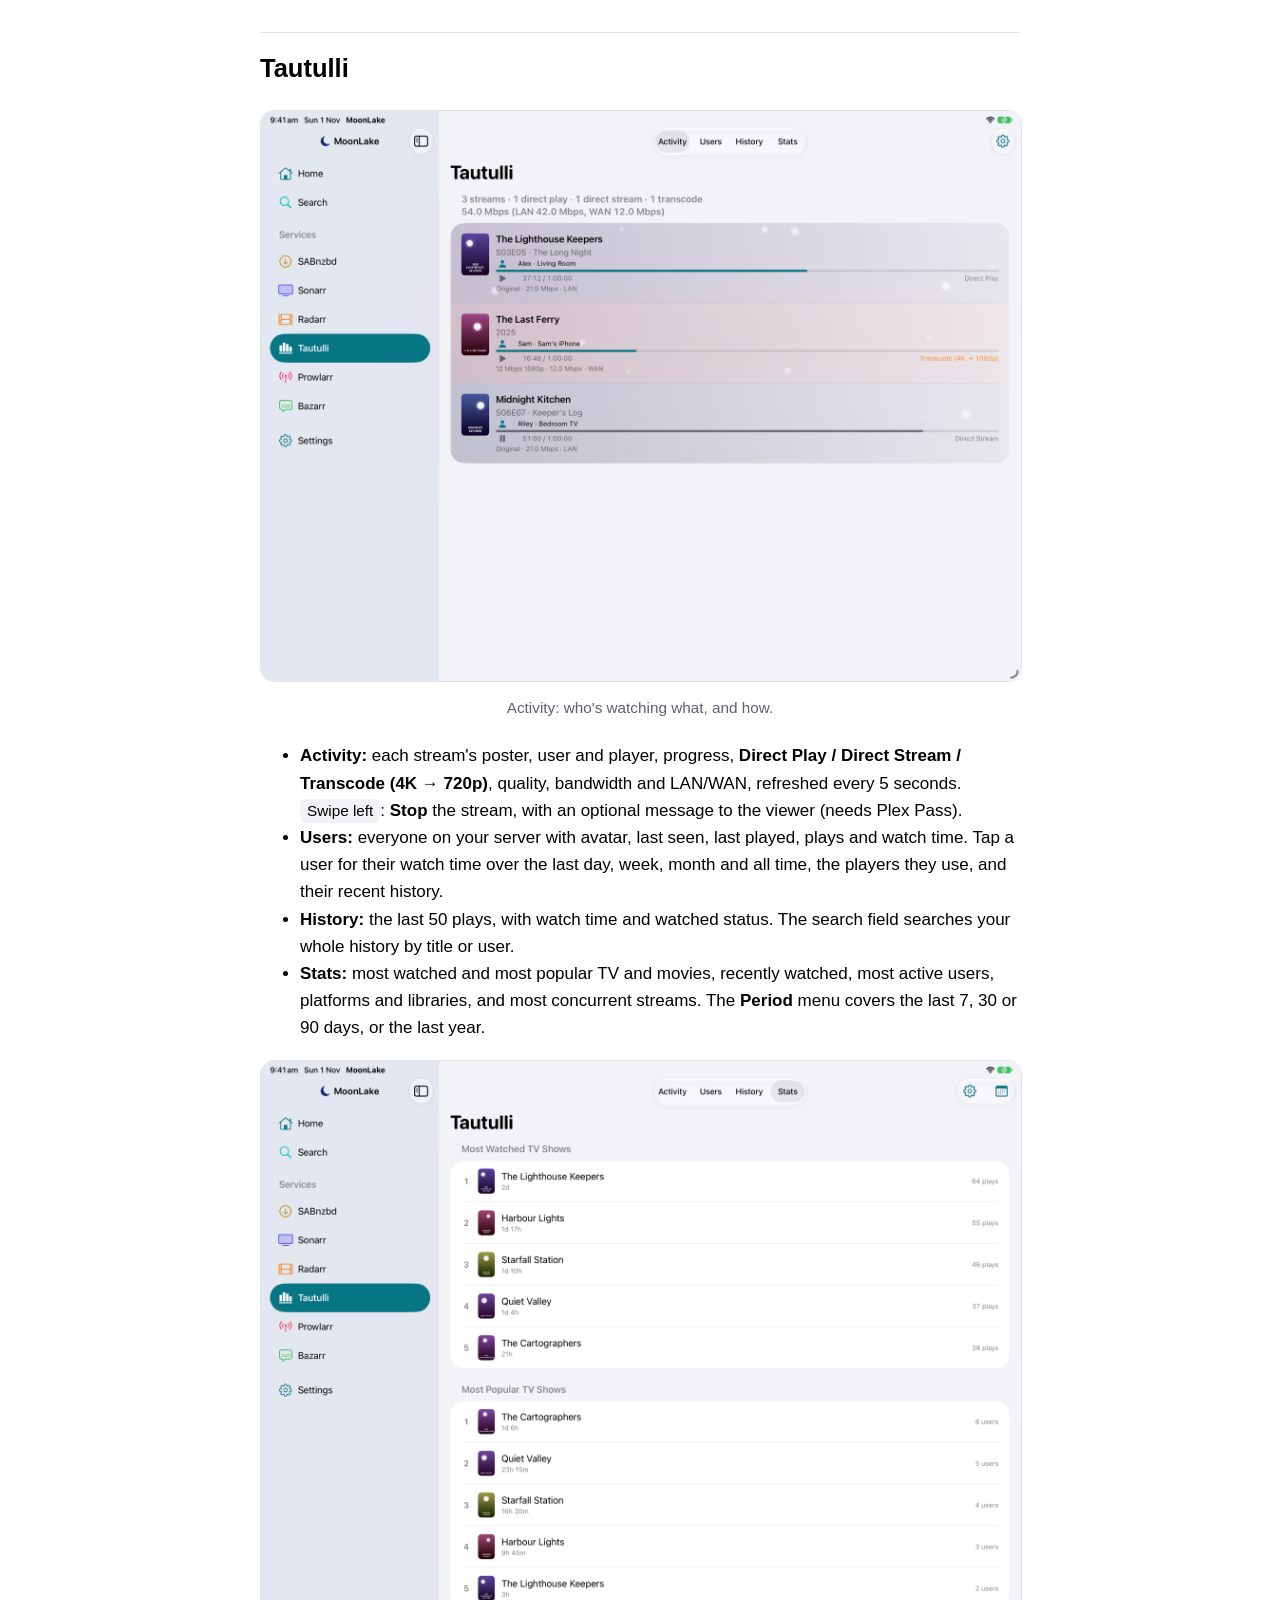
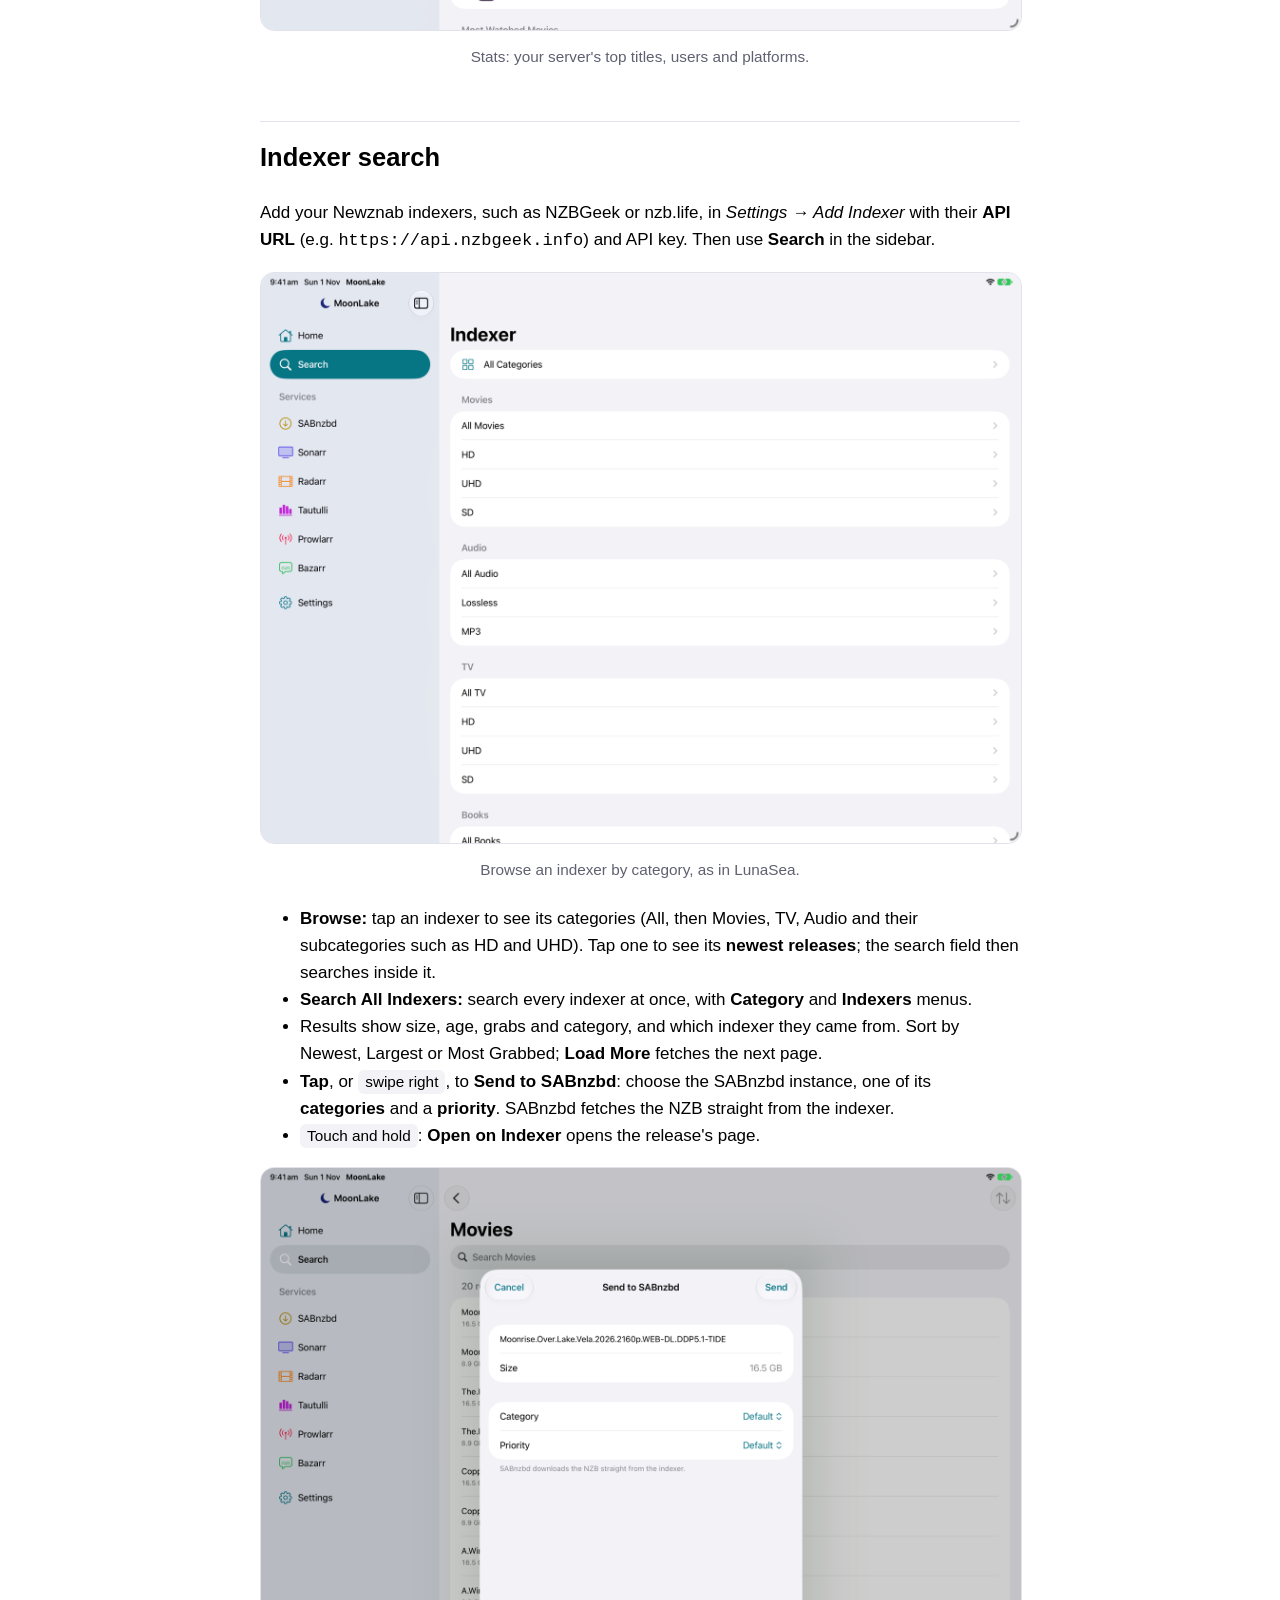
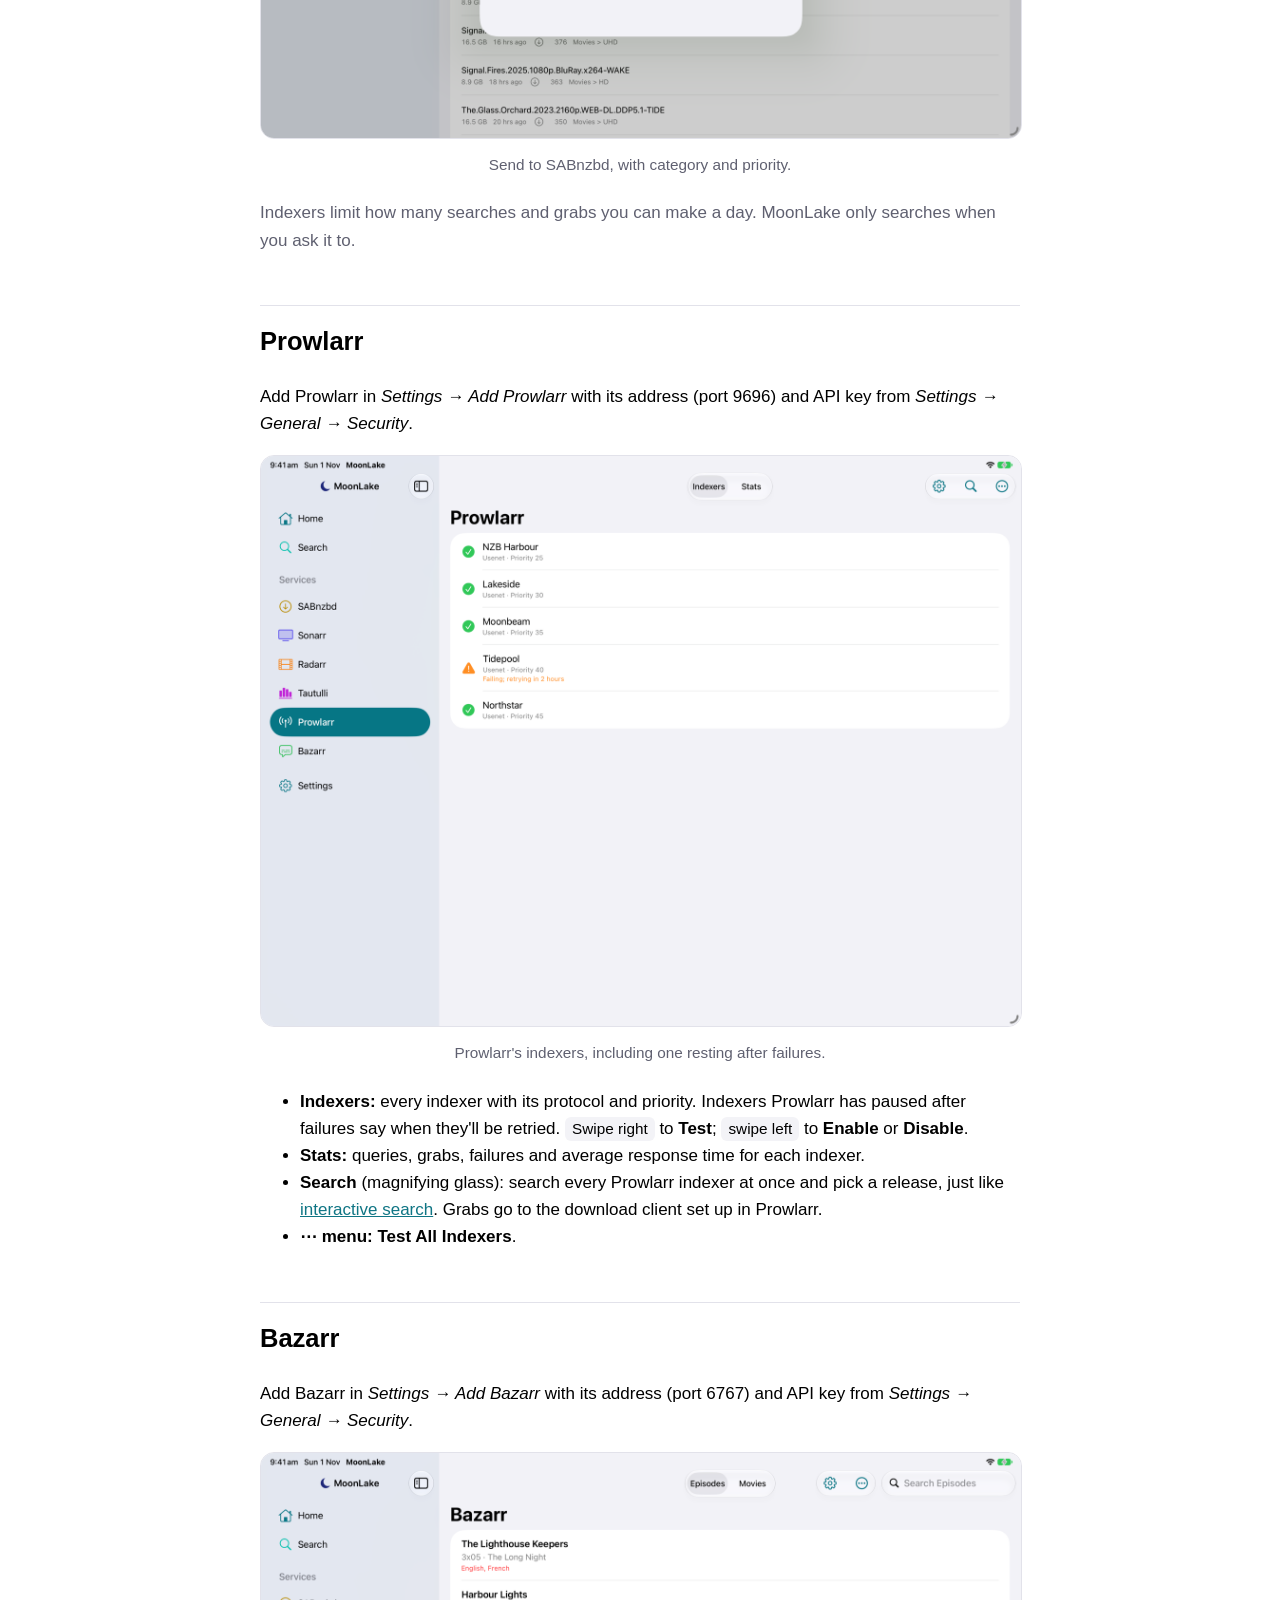
==== commit ba0a5a75: "Update the website" ====
--- a/index.html
+++ b/index.html
@@ -49,6 +49,8 @@
         <li><a href="#widget">Widget &amp; Apple Watch</a></li>
         <li><a href="#demo">Demo Mode</a></li>
         <li><a href="#pro">MoonLake Pro</a></li>
+        <li><a href="#proplus">MoonLake Pro+</a></li>
+        <li><a href="#helper">Live progress helper</a></li>
         <li><a href="#gestures">Gesture cheat sheet</a></li>
         <li><a href="#faq">Questions</a></li>
         <li><a href="#privacy">Privacy</a></li>
@@ -264,7 +266,7 @@
       <li><strong>Releasing Today widget:</strong> today's episodes and movie releases from all your Sonarr and Radarr instances, with air times and a tick for what's already downloaded. Small, medium and large on the Home Screen, iPad and Mac, plus Lock Screen sizes on iPhone. It moves on to each new day by itself; open MoonLake now and then to pick up changes.</li>
       <li><strong>Apple Watch:</strong> scroll with the Digital Crown between <strong>Upcoming</strong> (the week's releases by day), <strong>Downloads</strong> (SABnzbd's speed and queue, with Pause and Resume) and <strong>Streams</strong> (who's watching on Plex, via Tautulli).</li>
       <li><strong>Complications:</strong> today's count, the next releases, or a one-line summary on your watch face.</li>
-      <li><strong>Downloads on the Lock Screen</strong> (Pro+): while SABnzbd is downloading, a Live Activity shows the current download, progress, speed and time left on the Lock Screen and in the Dynamic Island. MoonLake updates it while it's open and now and then in the background, and it counts down on its own in between. Tap it to open SABnzbd. Turn it off in <em>Settings → Downloads on Lock Screen</em>.</li>
+      <li><strong>Downloads on the Lock Screen</strong> (<a href="#proplus">Pro+</a>, from MoonLake 1.1): while SABnzbd is downloading, a Live Activity shows the current download, progress, speed and time left on the Lock Screen and in the Dynamic Island.</li>
       <li>The Watch asks your iPhone for live status, so your server addresses and API keys never leave your iPhone.</li>
     </ul>
 
@@ -279,8 +281,96 @@
       <li>The <strong>Releasing Today widget</strong>.</li>
       <li>The <strong>Apple Watch app</strong> and complications.</li>
     </ul>
-    <p><strong>MoonLake Pro+</strong> is a subscription (A$1.49 a month, with a one-week free trial) that includes everything in Pro and adds notifications from your servers and downloads on the Lock Screen and in the Dynamic Island. Cancel any time in your Apple Account's subscriptions.</p>
     <p>Buy it in <em>Settings → MoonLake Pro</em>. It's shared with your family through Family Sharing, and <strong>Restore Purchases</strong> brings it back on a new device.</p>
+    <p>From MoonLake 1.1, <a href="#proplus">MoonLake Pro+</a> adds notifications and downloads on the Lock Screen.</p>
+
+    <h2 id="proplus">MoonLake Pro+</h2>
+    <p class="note">MoonLake Pro+ is available from MoonLake 1.1.</p>
+    <p><strong>MoonLake Pro+</strong> is a monthly subscription (A$1.99 a month, with a one-week free trial). It includes everything in <a href="#pro">Pro</a> and adds two things on iPhone and iPad: <strong>notifications</strong> from your servers, and your <strong>downloads on the Lock Screen</strong> and in the Dynamic Island. Subscribe in <em>Settings → MoonLake Pro</em>, and cancel any time in your Apple Account's subscriptions.</p>
+    <p>Both work even when MoonLake is closed, through MoonLake's <strong>notification relay</strong>: your servers tell the relay when something happens, and the relay passes it on to your device through Apple's push service. The relay never has your server addresses, API keys or passwords; see the <a href="privacy.html">privacy policy</a>.</p>
+
+    <h3>Notifications</h3>
+    <ol>
+      <li>Open <em>Settings → Notifications</em> and turn on <strong>Notifications</strong>.</li>
+      <li>Under <strong>Servers</strong>, tap <strong>Connect</strong> next to each Sonarr, Radarr, Prowlarr and SABnzbd. MoonLake adds a webhook to that server for you (in Sonarr, Radarr and Prowlarr under <em>Settings → Connect</em>; in SABnzbd under <em>Config → Notifications</em>). There's nothing to type in.</li>
+      <li>Tap <strong>Send Test Notification</strong> to check it works.</li>
+    </ol>
+    <p>Choose what you hear about under <strong>Notify Me About</strong>:</p>
+    <table>
+      <tr><th>Server</th><th>Events</th></tr>
+      <tr><td>Sonarr, Radarr</td><td>Grabbed · Imported or Upgraded · Import Needs Attention (a download finished but couldn't be imported, with the reason) · Health Issues</td></tr>
+      <tr><td>SABnzbd</td><td>Download Finished · Download Failed · All Downloads Finished · Disk Full</td></tr>
+      <tr><td>Prowlarr</td><td>Health Issues</td></tr>
+    </table>
+    <p>Under <strong>Per Server</strong>, give one server its own choices, for example only failures from Sonarr 4K. The rest follow the app-wide switches.</p>
+    <p>Each iPhone and iPad connects for itself and gets its own webhook, so connect on every device you want notifications on. If a webhook address has ever been shared by mistake, <strong>New Webhook Addresses</strong> retires the old ones and updates your servers.</p>
+
+    <h3>Downloads on the Lock Screen</h3>
+    <p>While SABnzbd is downloading, a Live Activity shows the current download, progress, speed and time left on the Lock Screen and in the Dynamic Island. Tap it to open SABnzbd.</p>
+    <ul>
+      <li><strong>It starts by itself</strong> when a download is added, as long as SABnzbd is connected in <em>Settings → Notifications</em>, even with MoonLake closed.</li>
+      <li><strong>It ends</strong> with <strong>Done · All downloads finished</strong> when the queue completes, or <strong>Stopped · Queue empty</strong> if you delete what was downloading. A finished activity stays for five minutes.</li>
+      <li><strong>Progress:</strong> on its own, MoonLake updates progress when it's open and now and then in the background, and counts down in between. For progress that keeps up all the time, add the <a href="#helper">live progress helper</a>.</li>
+      <li>Turn it off in <em>Settings → Notifications → Downloads on Lock Screen</em>.</li>
+    </ul>
+
+    <h2 id="helper">Live progress helper</h2>
+    <p>The helper is optional. Without it, your Lock Screen download starts and ends by itself but only shows progress when MoonLake has had a chance to check. With it, progress, speed and time left stay up to date with MoonLake closed, and a deleted download clears within about 30 seconds.</p>
+
+    <h3>Why a helper?</h3>
+    <p>SABnzbd only tells the outside world about events, such as "download added" or "queue finished", not its progress in between. And iOS doesn't let apps check a server every few seconds in the background. So something on your own network has to look at SABnzbd's queue and pass the progress on. That's the helper.</p>
+
+    <h3>What it does</h3>
+    <ol>
+      <li>Every 30 seconds it asks SABnzbd for its queue, over your home network.</li>
+      <li>If something is queued, it sends the queue (names, sizes, speed and time left) to MoonLake's relay, which updates the Live Activity on your devices.</li>
+      <li>When the queue empties, it sends one last update, so the relay can end the activity as finished or as emptied.</li>
+      <li>While SABnzbd is idle, it sends nothing at all.</li>
+    </ol>
+    <p>It's a short script you can read: a loop of <code>curl</code> calls, with nothing to install. <strong>Your API key stays in the helper, at home</strong>; the relay only ever sees the queue. The helper needs to reach the internet, but nothing needs to reach it: no ports to open.</p>
+
+    <h3>What you need</h3>
+    <p>Something that's always on and can reach SABnzbd: a <strong>Mac</strong>, a <strong>Linux</strong> computer or Raspberry Pi, a <strong>Docker</strong> host, a <strong>Synology</strong> NAS, or a <strong>Windows</strong> PC. The computer that runs SABnzbd is usually the easiest choice.</p>
+
+    <h3>Setting it up</h3>
+    <ol>
+      <li>On your iPhone or iPad, open <em>Settings → Notifications</em>. Under <strong>Live Download Progress</strong>, tap <strong>Set Up</strong> next to your SABnzbd.</li>
+      <li>Leave <strong>New Helper</strong> selected and choose what it <strong>Runs On</strong>.</li>
+      <li>MoonLake shows everything that system needs, already filled in with your SABnzbd's address and the private address for your device. Tap <strong>Copy</strong> on each item and paste it on the computer (Universal Clipboard pastes straight onto a Mac).</li>
+      <li>Follow the steps shown under <strong>Set It Up</strong>.</li>
+      <li>Add a download in SABnzbd and lock your phone: the Live Activity should keep up within a minute or two.</li>
+    </ol>
+    <table>
+      <tr><th>Runs on</th><th>What MoonLake gives you</th><th>How it keeps running</th></tr>
+      <tr><td>Mac</td><td>The helper, and a background item</td><td>Starts at login and restarts if it stops (launchd). A few lines in Terminal set it up.</td></tr>
+      <tr><td>Linux</td><td>The helper, and a service file</td><td>A systemd user service: starts at boot and restarts if it stops.</td></tr>
+      <tr><td>Docker</td><td>The helper, and a compose file</td><td>Runs in the small official <code>curlimages/curl</code> image, restarted by Docker.</td></tr>
+      <tr><td>Synology</td><td>The helper, and a compose file</td><td>A Container Manager project (DSM 7.2 or later), or a boot-up task in Task Scheduler.</td></tr>
+      <tr><td>Windows</td><td>A PowerShell version of the helper</td><td>A scheduled task that starts at sign-in, hidden.</td></tr>
+    </table>
+    <p class="note">The helper uses your SABnzbd's <strong>Home</strong> address. If that's <code>localhost</code> and the helper runs in Docker, change the <code>SAB=</code> line to the server's network address, such as <code>http://192.168.1.10:8080</code>; MoonLake warns you when this applies.</p>
+
+    <h3>More than one iPhone or iPad</h3>
+    <p>One helper can update all your devices. You don't need a second helper, and nothing changes on the one you have.</p>
+    <ol>
+      <li>On the device you set the helper up from, open <em>Settings → Notifications → Live Download Progress → Set Up</em> and tap <strong>Share With Another Device</strong>. It shows a code such as <code>86TE-PGVV</code>, which works once, for 10 minutes.</li>
+      <li>On the other device, open the same screen, choose <strong>Already Running</strong>, enter the code and tap <strong>Link</strong>.</li>
+    </ol>
+    <p>The first device then lists the other under <strong>Also Updates</strong>. <strong>Stop Sharing</strong> on the first device, or <strong>Stop Using It</strong> on the other, undoes it.</p>
+
+    <h3>Updating or removing it</h3>
+    <ul>
+      <li><strong>After New Webhook Addresses,</strong> or if your SABnzbd's address or API key changes, open <strong>Set Up</strong> again, copy the new helper over the old one and restart it. The steps in MoonLake include how.</li>
+      <li><strong>To remove it,</strong> follow the "Stopping it" step for your system in MoonLake, then delete the files.</li>
+    </ul>
+
+    <h3>If progress doesn't update</h3>
+    <ul>
+      <li>Check the helper is running on the computer, and that the computer can open your SABnzbd's address in a browser.</li>
+      <li>Check <em>Downloads on Lock Screen</em> is on, and that Live Activities are allowed for MoonLake in iOS Settings.</li>
+      <li>On a locked device, iOS may hold some updates back for a minute or two to save battery. That's normal.</li>
+      <li>On a second device, make sure it's linked under <strong>Already Running</strong>.</li>
+    </ul>
 
     <h2 id="gestures">Gesture cheat sheet</h2>
     <table>
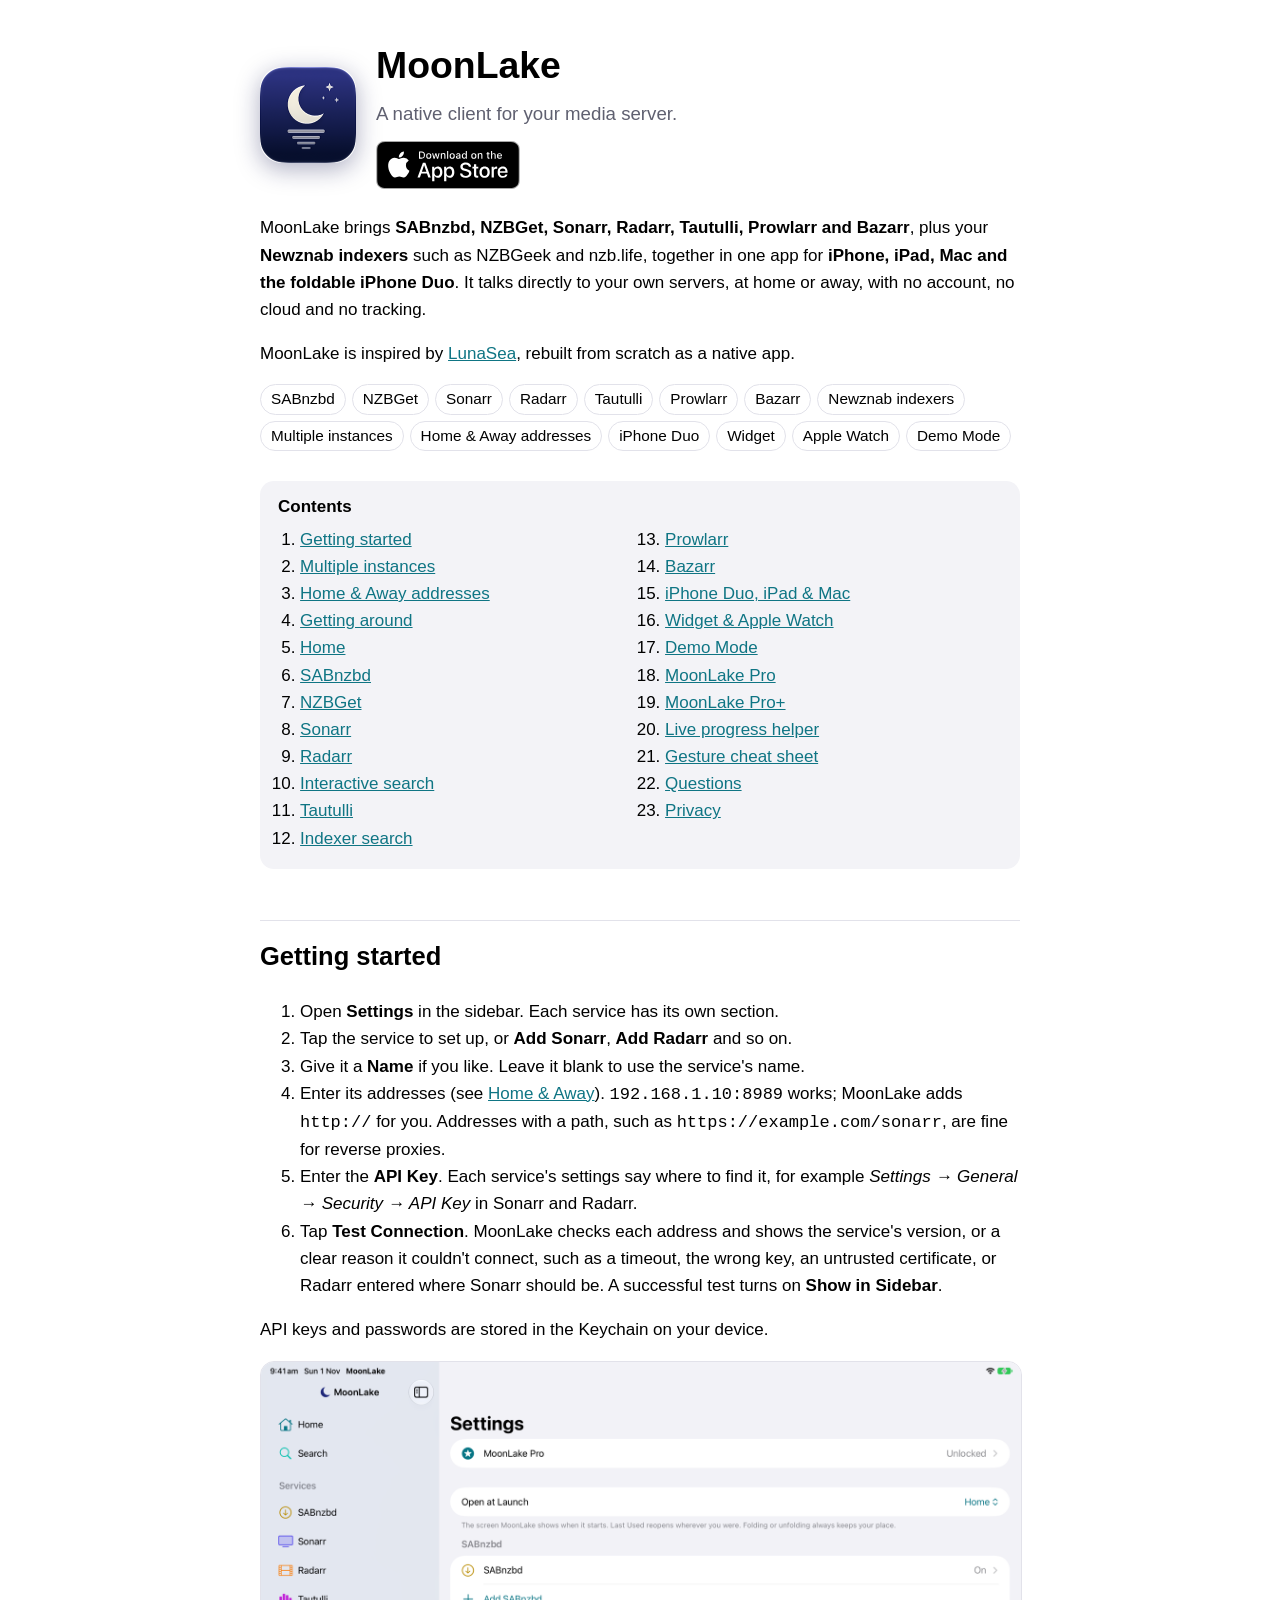
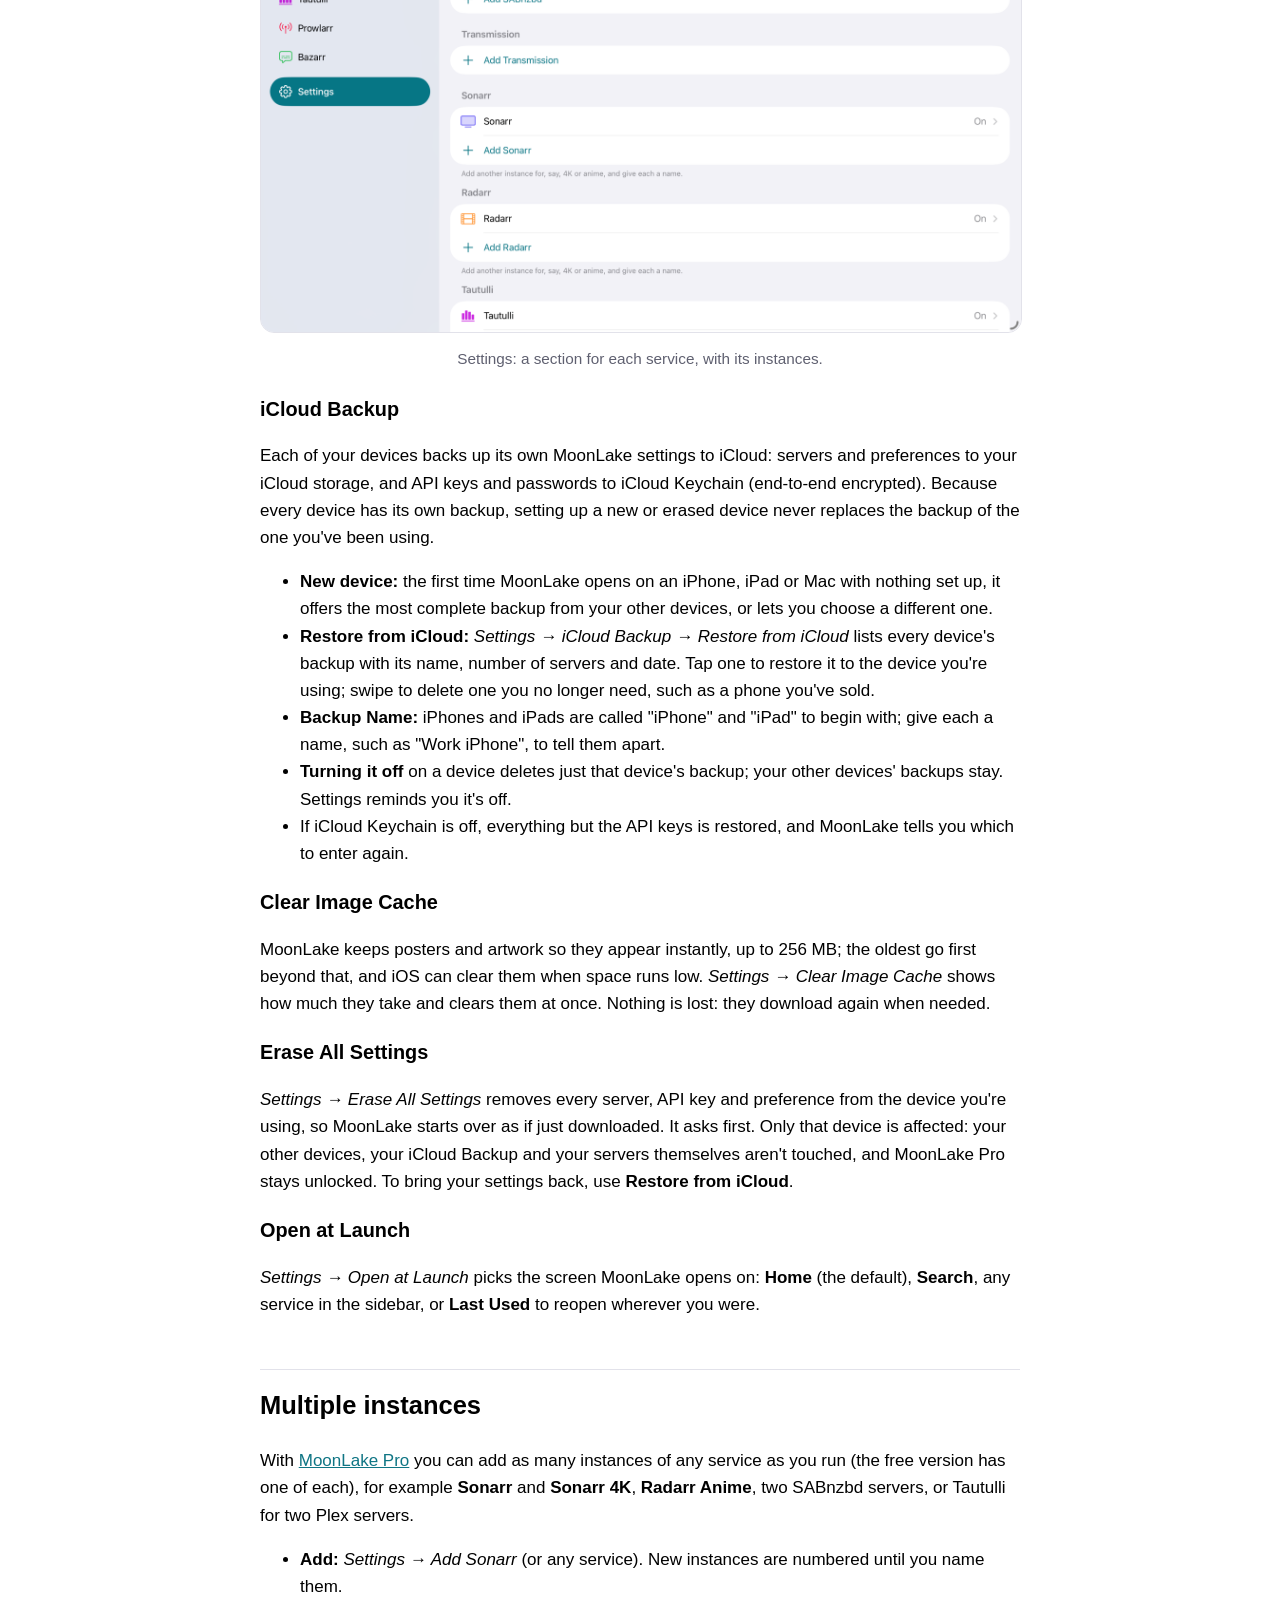
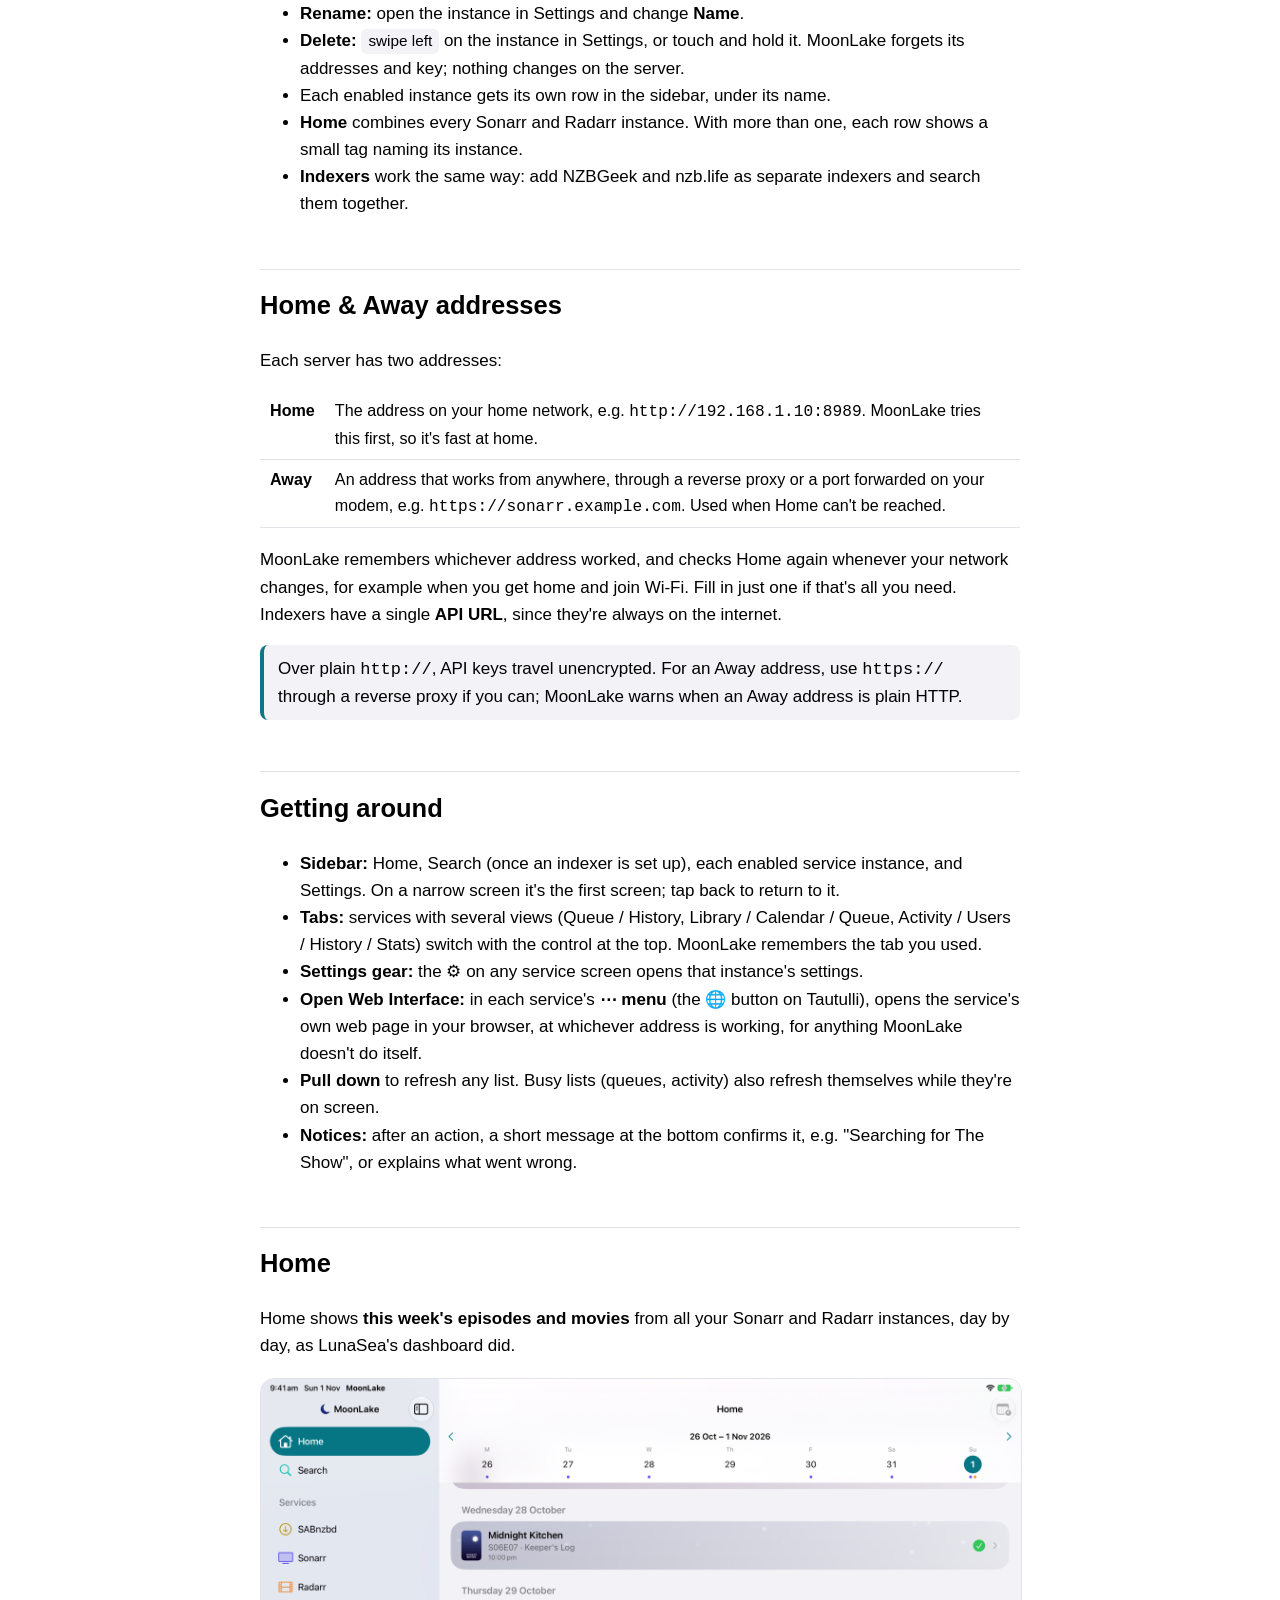
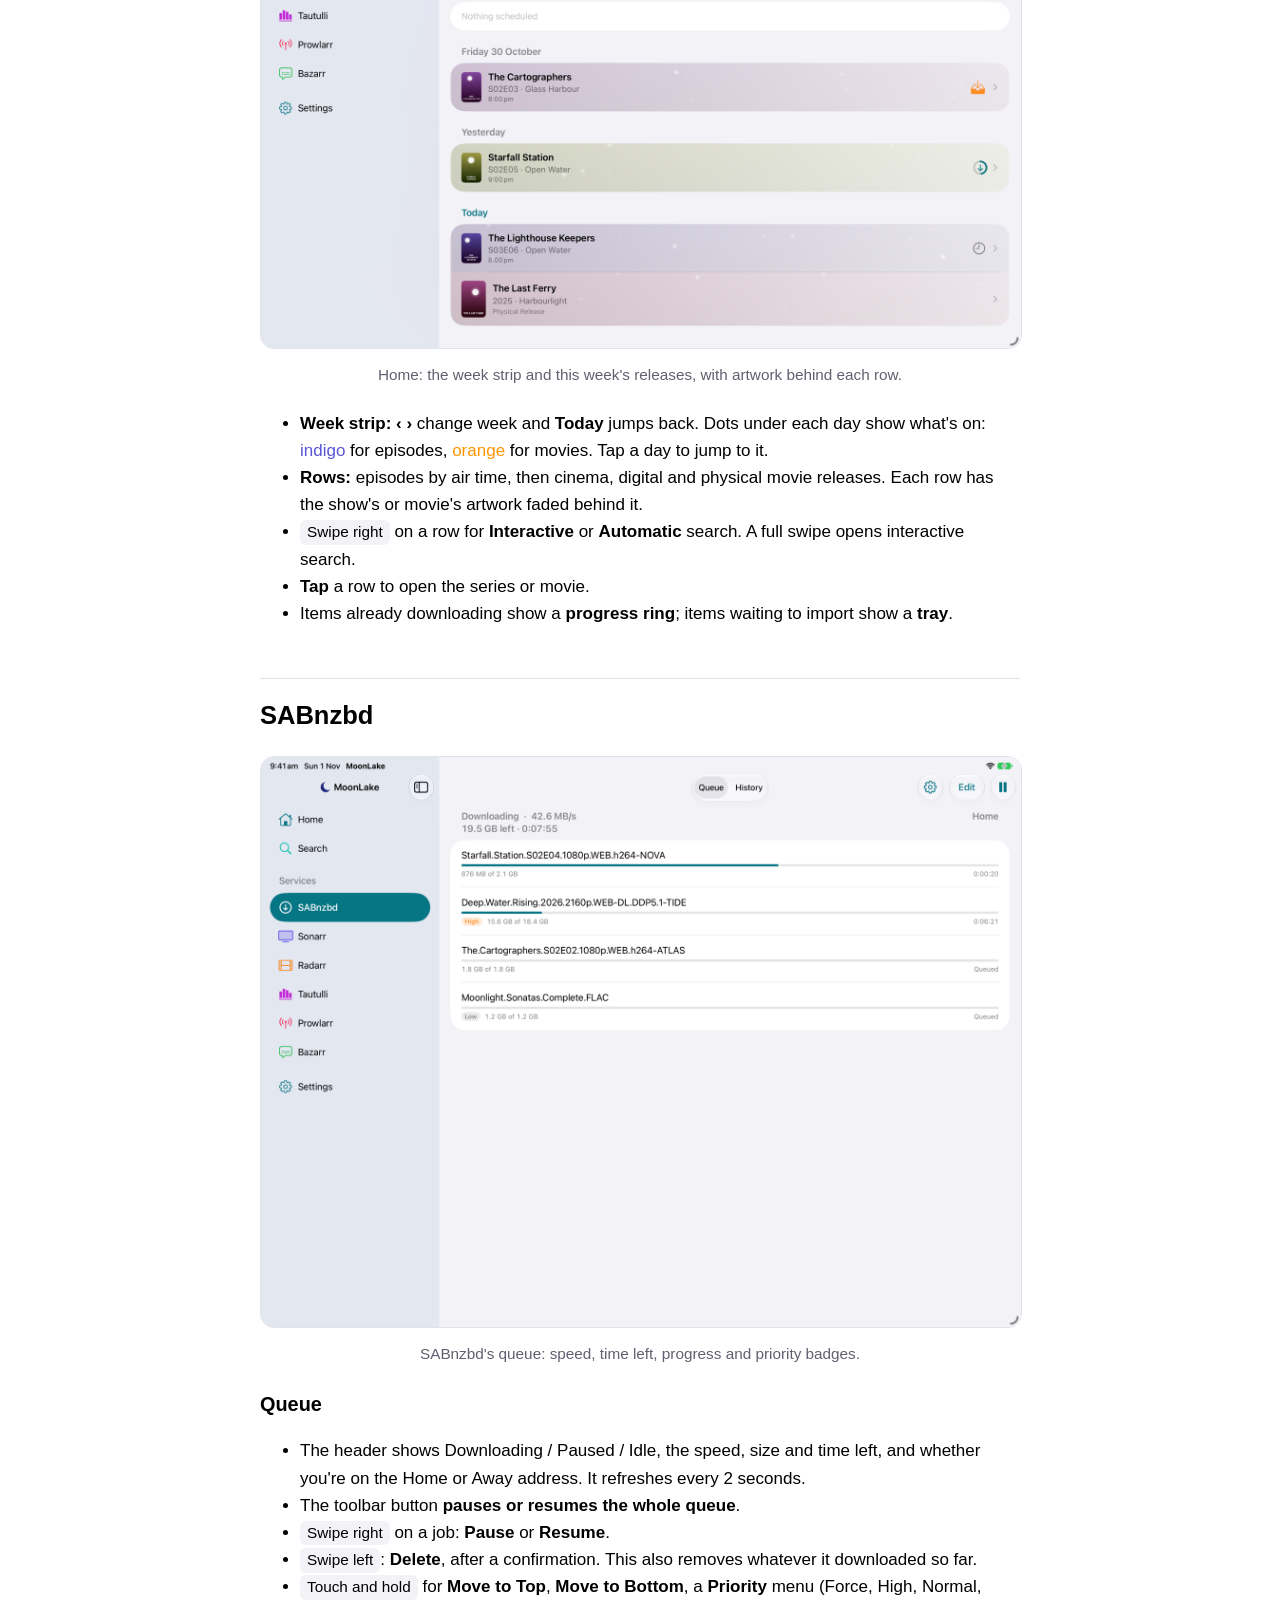
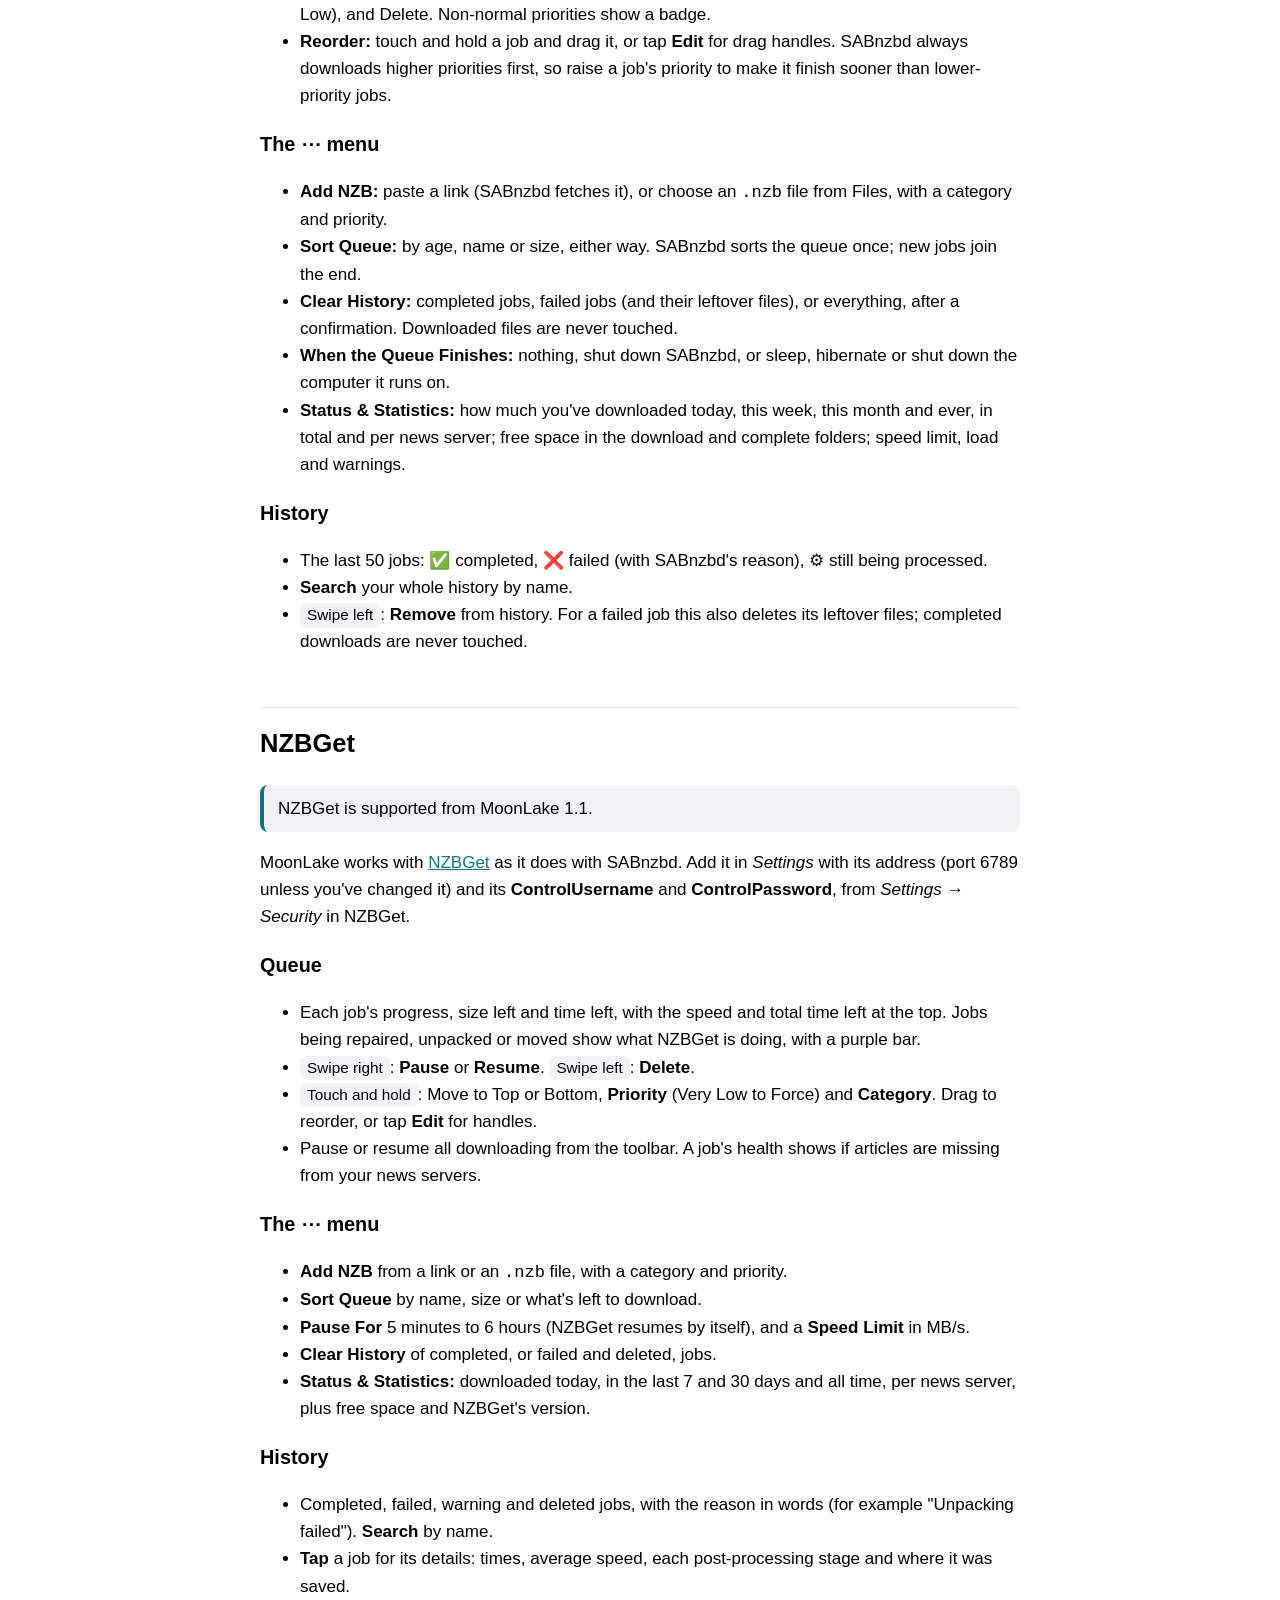
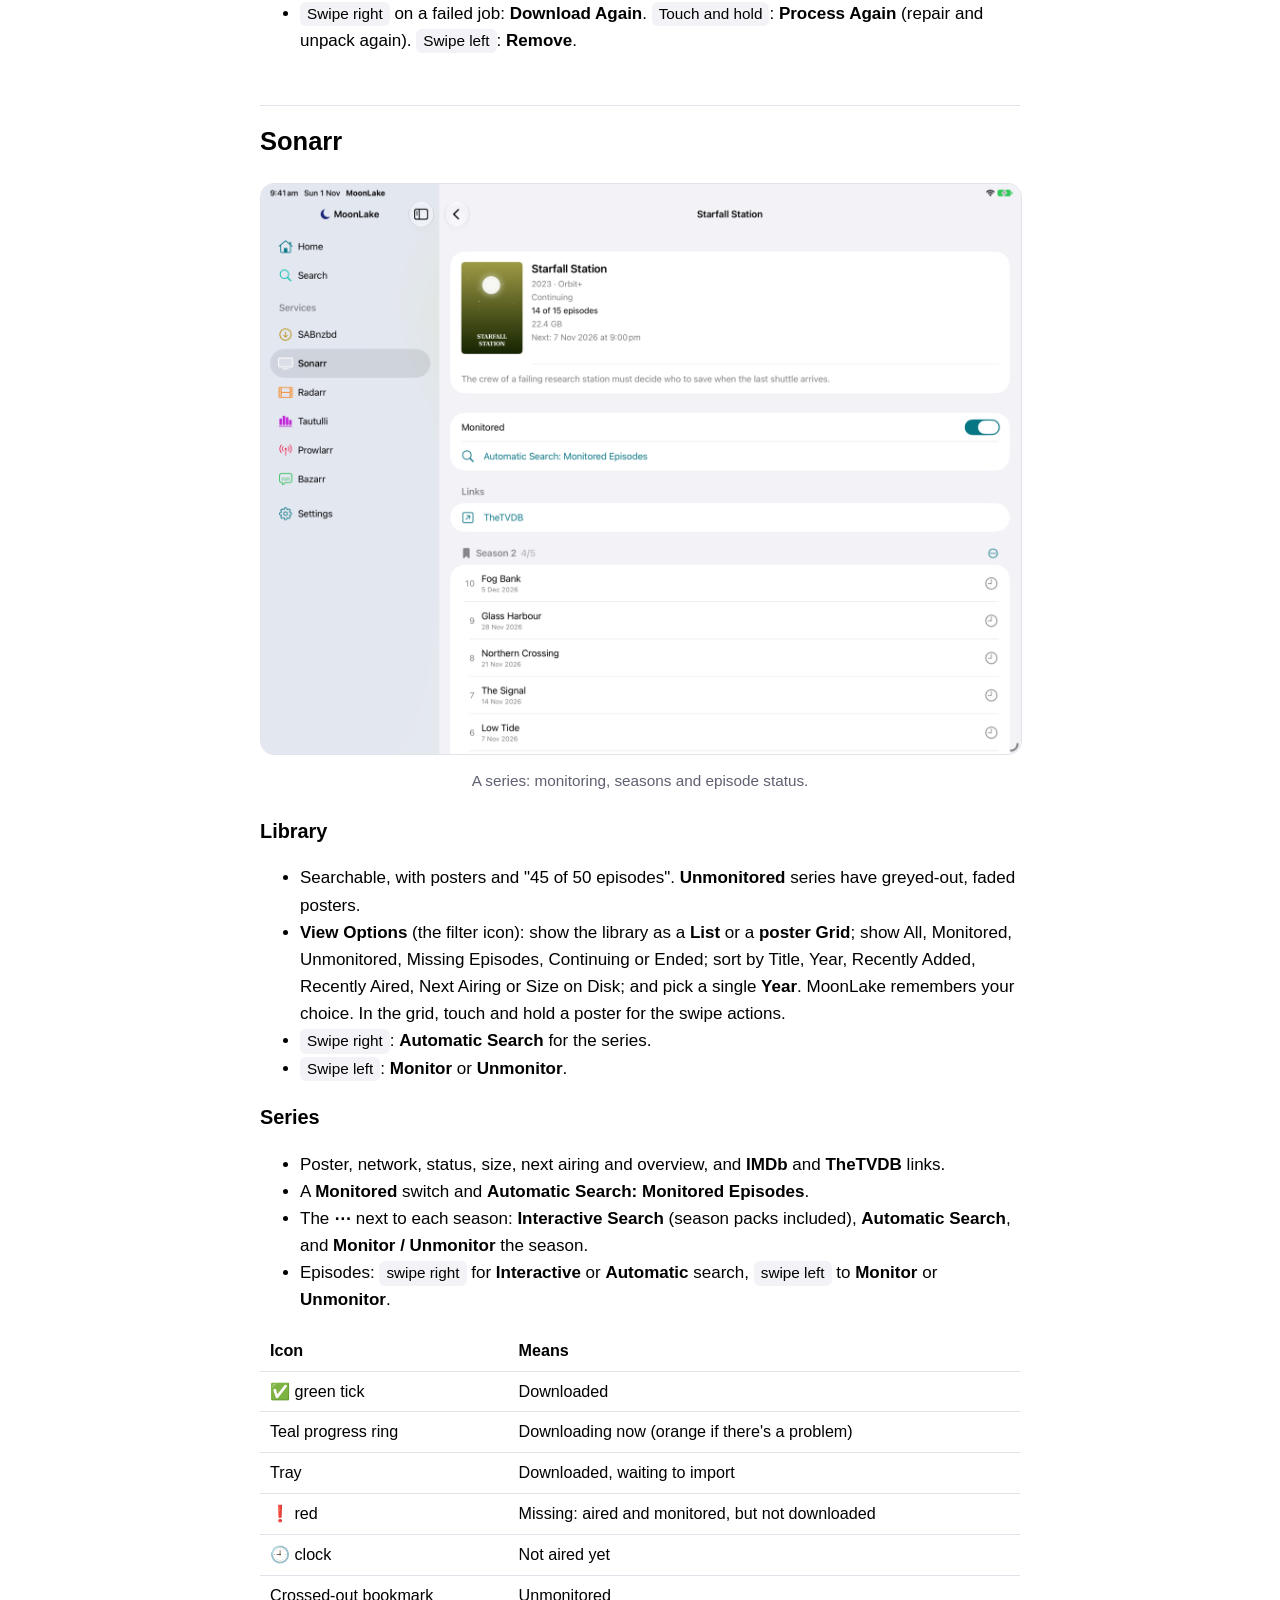
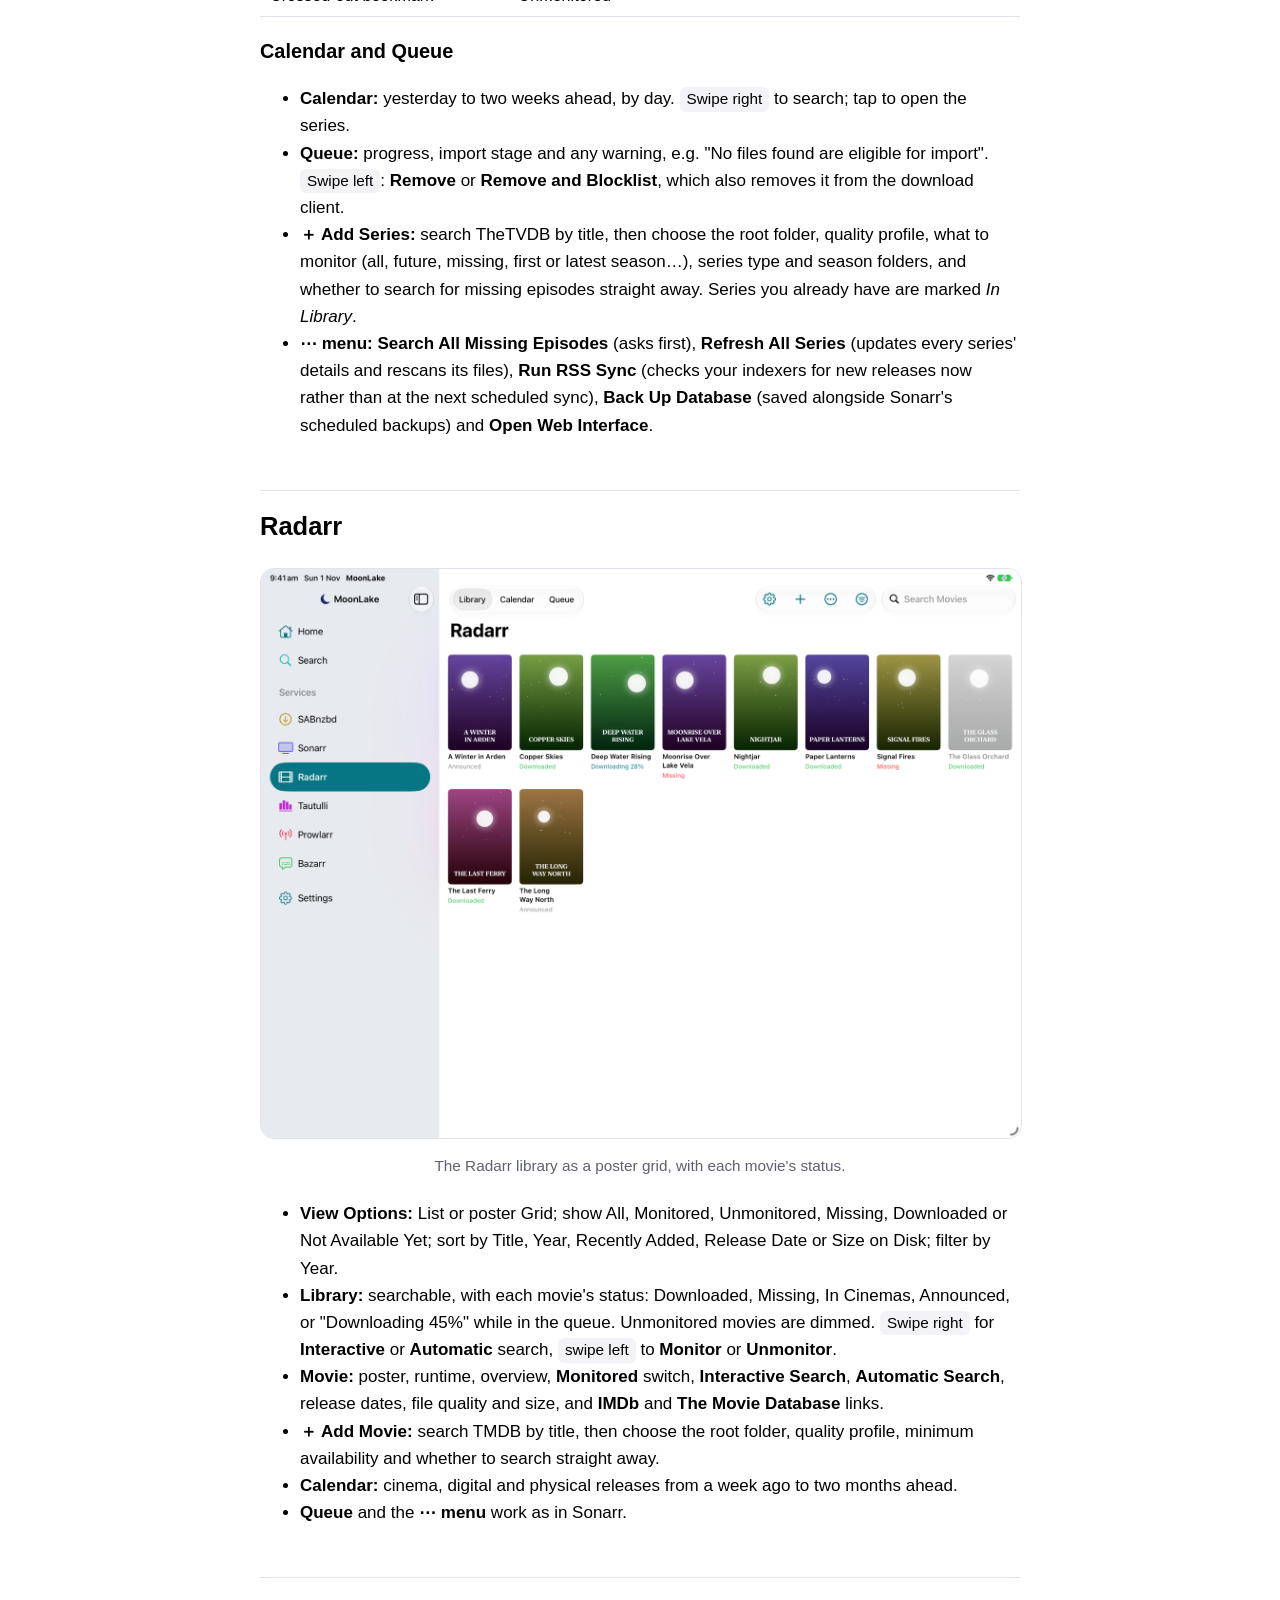
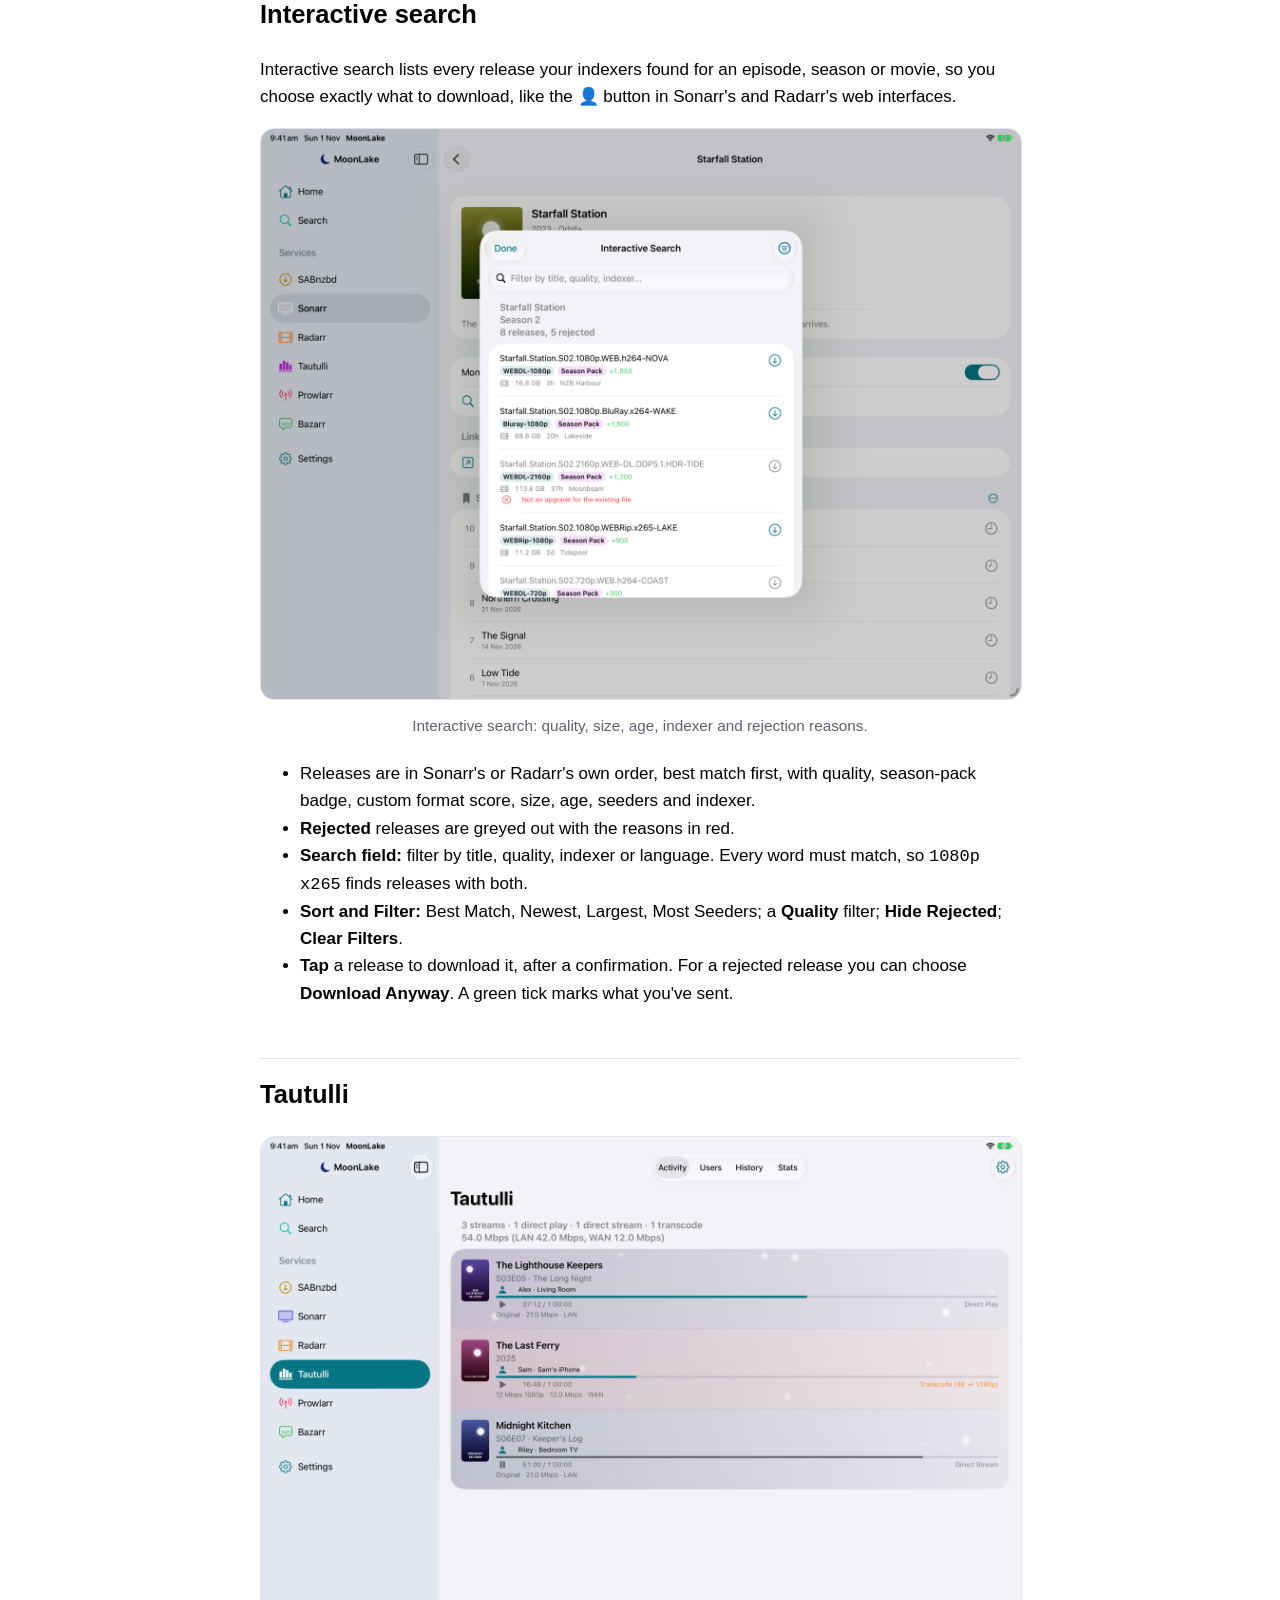
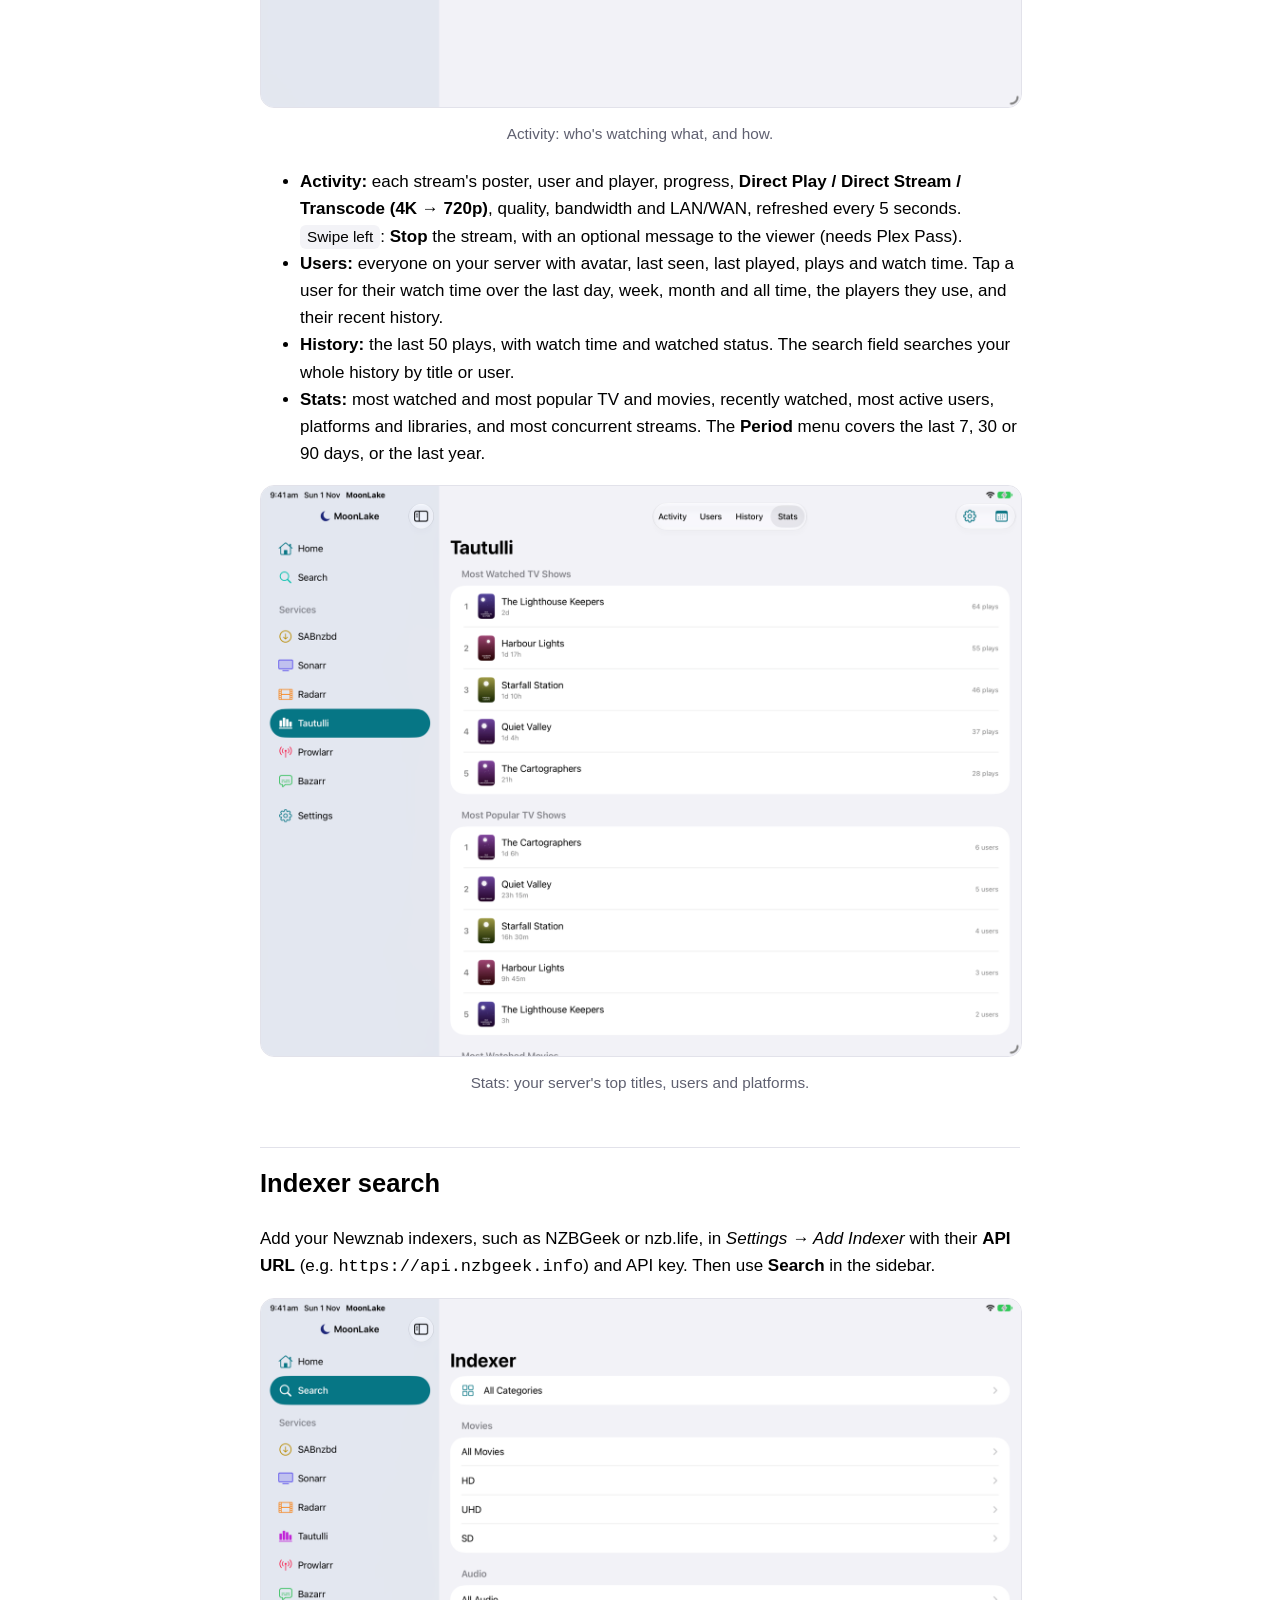
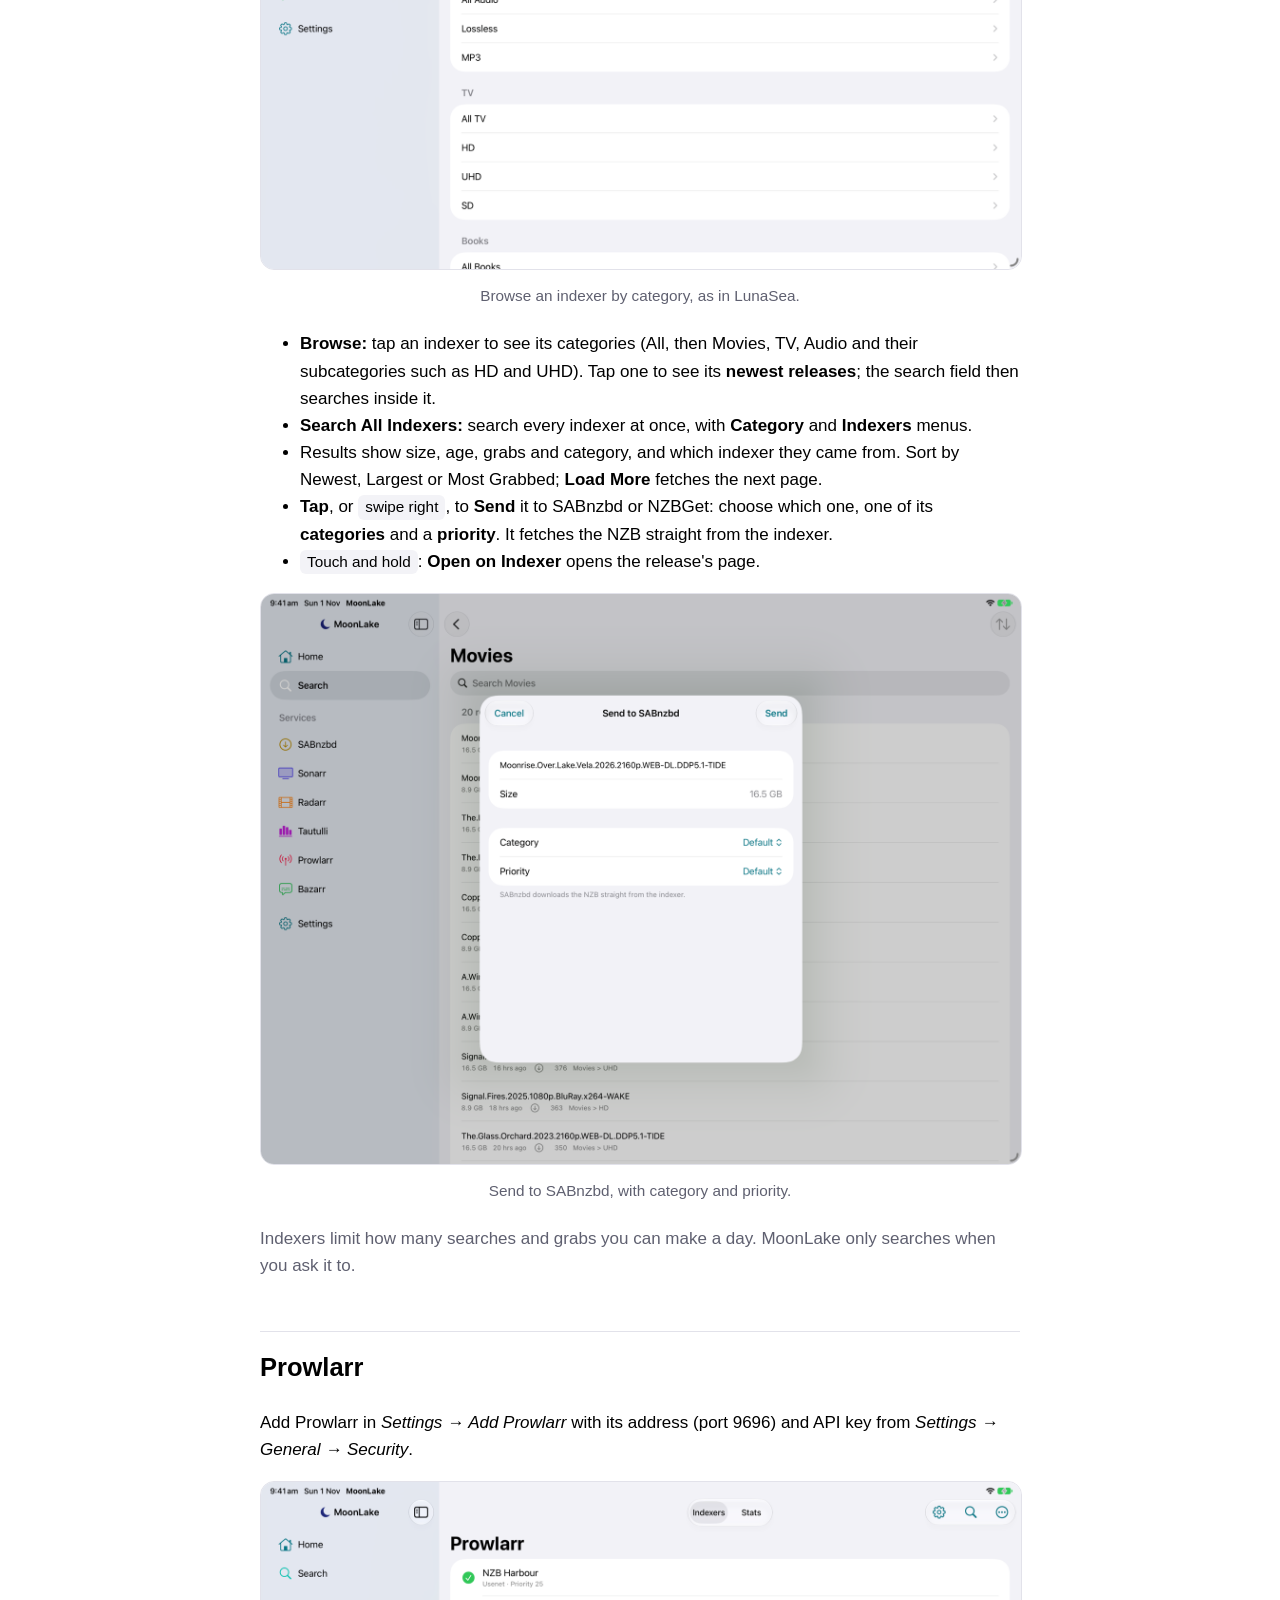
==== commit c3420b8c: "Update the website" ====
--- a/index.html
+++ b/index.html
@@ -4,7 +4,7 @@
   <meta charset="utf-8">
   <meta name="viewport" content="width=device-width, initial-scale=1">
   <title>MoonLake – A native client for your media server</title>
-  <meta name="description" content="MoonLake is an iPhone, iPad and Mac app for SABnzbd, Sonarr, Radarr, Tautulli, Prowlarr, Bazarr and Newznab indexers.">
+  <meta name="description" content="MoonLake is an iPhone, iPad and Mac app for SABnzbd, NZBGet, Sonarr, Radarr, Tautulli, Prowlarr, Bazarr and Newznab indexers.">
   <link rel="icon" href="icon.png">
   <link rel="stylesheet" href="style.css">
 </head>
@@ -24,10 +24,10 @@
       </div>
     </header>
 
-    <p>MoonLake brings <strong>SABnzbd, Sonarr, Radarr, Tautulli, Prowlarr and Bazarr</strong>, plus your <strong>Newznab indexers</strong> such as NZBGeek and nzb.life, together in one app for <strong>iPhone, iPad, Mac and the foldable iPhone Duo</strong>. It talks directly to your own servers, at home or away, with no account, no cloud and no tracking.</p>
+    <p>MoonLake brings <strong>SABnzbd, NZBGet, Sonarr, Radarr, Tautulli, Prowlarr and Bazarr</strong>, plus your <strong>Newznab indexers</strong> such as NZBGeek and nzb.life, together in one app for <strong>iPhone, iPad, Mac and the foldable iPhone Duo</strong>. It talks directly to your own servers, at home or away, with no account, no cloud and no tracking.</p>
     <p>MoonLake is inspired by <a href="https://github.com/jagandeepbrar/lunasea">LunaSea</a>, rebuilt from scratch as a native app.</p>
 
-    <p class="chips"><span>SABnzbd</span><span>Sonarr</span><span>Radarr</span><span>Tautulli</span><span>Prowlarr</span><span>Bazarr</span><span>Newznab indexers</span><span>Multiple instances</span><span>Home &amp; Away addresses</span><span>iPhone Duo</span><span>Widget</span><span>Apple Watch</span><span>Demo Mode</span></p>
+    <p class="chips"><span>SABnzbd</span><span>NZBGet</span><span>Sonarr</span><span>Radarr</span><span>Tautulli</span><span>Prowlarr</span><span>Bazarr</span><span>Newznab indexers</span><span>Multiple instances</span><span>Home &amp; Away addresses</span><span>iPhone Duo</span><span>Widget</span><span>Apple Watch</span><span>Demo Mode</span></p>
 
     <nav class="toc">
       <strong>Contents</strong>
@@ -38,6 +38,7 @@
         <li><a href="#navigating">Getting around</a></li>
         <li><a href="#home">Home</a></li>
         <li><a href="#sabnzbd">SABnzbd</a></li>
+        <li><a href="#nzbget">NZBGet</a></li>
         <li><a href="#sonarr">Sonarr</a></li>
         <li><a href="#radarr">Radarr</a></li>
         <li><a href="#interactive">Interactive search</a></li>
@@ -155,6 +156,31 @@
       <li><span class="gesture">Swipe left</span>: <strong>Remove</strong> from history. For a failed job this also deletes its leftover files; completed downloads are never touched.</li>
     </ul>
 
+    <h2 id="nzbget">NZBGet</h2>
+    <p class="note">NZBGet is supported from MoonLake 1.1.</p>
+    <p>MoonLake works with <a href="https://nzbget.com">NZBGet</a> as it does with SABnzbd. Add it in <em>Settings</em> with its address (port 6789 unless you've changed it) and its <strong>ControlUsername</strong> and <strong>ControlPassword</strong>, from <em>Settings → Security</em> in NZBGet.</p>
+    <h3>Queue</h3>
+    <ul>
+      <li>Each job's progress, size left and time left, with the speed and total time left at the top. Jobs being repaired, unpacked or moved show what NZBGet is doing, with a purple bar.</li>
+      <li><span class="gesture">Swipe right</span>: <strong>Pause</strong> or <strong>Resume</strong>. <span class="gesture">Swipe left</span>: <strong>Delete</strong>.</li>
+      <li><span class="gesture">Touch and hold</span>: Move to Top or Bottom, <strong>Priority</strong> (Very Low to Force) and <strong>Category</strong>. Drag to reorder, or tap <strong>Edit</strong> for handles.</li>
+      <li>Pause or resume all downloading from the toolbar. A job's health shows if articles are missing from your news servers.</li>
+    </ul>
+    <h3>The ⋯ menu</h3>
+    <ul>
+      <li><strong>Add NZB</strong> from a link or an <code>.nzb</code> file, with a category and priority.</li>
+      <li><strong>Sort Queue</strong> by name, size or what's left to download.</li>
+      <li><strong>Pause For</strong> 5 minutes to 6 hours (NZBGet resumes by itself), and a <strong>Speed Limit</strong> in MB/s.</li>
+      <li><strong>Clear History</strong> of completed, or failed and deleted, jobs.</li>
+      <li><strong>Status &amp; Statistics:</strong> downloaded today, in the last 7 and 30 days and all time, per news server, plus free space and NZBGet's version.</li>
+    </ul>
+    <h3>History</h3>
+    <ul>
+      <li>Completed, failed, warning and deleted jobs, with the reason in words (for example "Unpacking failed"). <strong>Search</strong> by name.</li>
+      <li><strong>Tap</strong> a job for its details: times, average speed, each post-processing stage and where it was saved.</li>
+      <li><span class="gesture">Swipe right</span> on a failed job: <strong>Download Again</strong>. <span class="gesture">Touch and hold</span>: <strong>Process Again</strong> (repair and unpack again). <span class="gesture">Swipe left</span>: <strong>Remove</strong>.</li>
+    </ul>
+
     <h2 id="sonarr">Sonarr</h2>
     <figure><img src="images/sonarr-series.png" alt="A Sonarr series with seasons and episode status icons"><figcaption>A series: monitoring, seasons and episode status.</figcaption></figure>
     <h3>Library</h3>
@@ -227,7 +253,7 @@
       <li><strong>Browse:</strong> tap an indexer to see its categories (All, then Movies, TV, Audio and their subcategories such as HD and UHD). Tap one to see its <strong>newest releases</strong>; the search field then searches inside it.</li>
       <li><strong>Search All Indexers:</strong> search every indexer at once, with <strong>Category</strong> and <strong>Indexers</strong> menus.</li>
       <li>Results show size, age, grabs and category, and which indexer they came from. Sort by Newest, Largest or Most Grabbed; <strong>Load More</strong> fetches the next page.</li>
-      <li><strong>Tap</strong>, or <span class="gesture">swipe right</span>, to <strong>Send to SABnzbd</strong>: choose the SABnzbd instance, one of its <strong>categories</strong> and a <strong>priority</strong>. SABnzbd fetches the NZB straight from the indexer.</li>
+      <li><strong>Tap</strong>, or <span class="gesture">swipe right</span>, to <strong>Send</strong> it to SABnzbd or NZBGet: choose which one, one of its <strong>categories</strong> and a <strong>priority</strong>. It fetches the NZB straight from the indexer.</li>
       <li><span class="gesture">Touch and hold</span>: <strong>Open on Indexer</strong> opens the release's page.</li>
     </ul>
     <figure><img src="images/send-to-sabnzbd.png" alt="Sending a result to SABnzbd"><figcaption>Send to SABnzbd, with category and priority.</figcaption></figure>
@@ -264,9 +290,9 @@
     <p>With <a href="#pro">MoonLake Pro</a>, what's on today follows you off the app.</p>
     <ul>
       <li><strong>Releasing Today widget:</strong> today's episodes and movie releases from all your Sonarr and Radarr instances, with air times and a tick for what's already downloaded. Small, medium and large on the Home Screen, iPad and Mac, plus Lock Screen sizes on iPhone. It moves on to each new day by itself; open MoonLake now and then to pick up changes.</li>
-      <li><strong>Apple Watch:</strong> scroll with the Digital Crown between <strong>Upcoming</strong> (the week's releases by day), <strong>Downloads</strong> (SABnzbd's speed and queue, with Pause and Resume) and <strong>Streams</strong> (who's watching on Plex, via Tautulli).</li>
+      <li><strong>Apple Watch:</strong> scroll with the Digital Crown between <strong>Upcoming</strong> (the week's releases by day), <strong>Downloads</strong> (SABnzbd's, or NZBGet's, speed and queue, with Pause and Resume) and <strong>Streams</strong> (who's watching on Plex, via Tautulli).</li>
       <li><strong>Complications:</strong> today's count, the next releases, or a one-line summary on your watch face.</li>
-      <li><strong>Downloads on the Lock Screen</strong> (<a href="#proplus">Pro+</a>, from MoonLake 1.1): while SABnzbd is downloading, a Live Activity shows the current download, progress, speed and time left on the Lock Screen and in the Dynamic Island.</li>
+      <li><strong>Downloads on the Lock Screen</strong> (<a href="#proplus">Pro+</a>, from MoonLake 1.1): while SABnzbd or NZBGet is downloading, a Live Activity shows the current download, progress, speed and time left on the Lock Screen and in the Dynamic Island.</li>
       <li>The Watch asks your iPhone for live status, so your server addresses and API keys never leave your iPhone.</li>
     </ul>
 
@@ -292,7 +318,8 @@
     <h3>Notifications</h3>
     <ol>
       <li>Open <em>Settings → Notifications</em> and turn on <strong>Notifications</strong>.</li>
-      <li>Under <strong>Servers</strong>, tap <strong>Connect</strong> next to each Sonarr, Radarr, Prowlarr and SABnzbd. MoonLake adds a webhook to that server for you (in Sonarr, Radarr and Prowlarr under <em>Settings → Connect</em>; in SABnzbd under <em>Config → Notifications</em>). There's nothing to type in.</li>
+      <li>Under <strong>Servers</strong>, tap <strong>Connect</strong> next to each Sonarr, Radarr, Prowlarr, Bazarr, SABnzbd and NZBGet. MoonLake adds a webhook to that server for you (in Sonarr, Radarr and Prowlarr under <em>Settings → Connect</em>; in Bazarr under <em>Settings → Notifications</em>, as its JSON provider; in SABnzbd under <em>Config → Notifications</em>). There's nothing to type in.</li>
+      <li><strong>NZBGet</strong> can't send webhooks itself, so Connect installs MoonLake's small NZBGet extension and switches it on (NZBGet 23 or later). It tells MoonLake when a download is added, deleted, finished or failed, sending only the download's name, category and result.</li>
       <li>Tap <strong>Send Test Notification</strong> to check it works.</li>
     </ol>
     <p>Choose what you hear about under <strong>Notify Me About</strong>:</p>
@@ -300,15 +327,17 @@
       <tr><th>Server</th><th>Events</th></tr>
       <tr><td>Sonarr, Radarr</td><td>Grabbed · Imported or Upgraded · Import Needs Attention (a download finished but couldn't be imported, with the reason) · Health Issues</td></tr>
       <tr><td>SABnzbd</td><td>Download Finished · Download Failed · All Downloads Finished · Disk Full</td></tr>
+      <tr><td>NZBGet</td><td>Download Finished · Download Failed (or needs attention, with the reason) · All Downloads Finished</td></tr>
+      <tr><td>Bazarr</td><td>Subtitles Downloaded: found, upgraded, uploaded, extracted from the video or translated, with the language and provider</td></tr>
       <tr><td>Prowlarr</td><td>Health Issues</td></tr>
     </table>
     <p>Under <strong>Per Server</strong>, give one server its own choices, for example only failures from Sonarr 4K. The rest follow the app-wide switches.</p>
     <p>Each iPhone and iPad connects for itself and gets its own webhook, so connect on every device you want notifications on. If a webhook address has ever been shared by mistake, <strong>New Webhook Addresses</strong> retires the old ones and updates your servers.</p>
 
     <h3>Downloads on the Lock Screen</h3>
-    <p>While SABnzbd is downloading, a Live Activity shows the current download, progress, speed and time left on the Lock Screen and in the Dynamic Island. Tap it to open SABnzbd.</p>
-    <ul>
-      <li><strong>It starts by itself</strong> when a download is added, as long as SABnzbd is connected in <em>Settings → Notifications</em>, even with MoonLake closed.</li>
+    <p>While SABnzbd or NZBGet is downloading, a Live Activity shows the current download, progress, speed and time left on the Lock Screen and in the Dynamic Island. Tap it to open the downloader.</p>
+    <ul>
+      <li><strong>It starts by itself</strong> when a download is added, as long as SABnzbd or NZBGet is connected in <em>Settings → Notifications</em>, even with MoonLake closed.</li>
       <li><strong>It ends</strong> with <strong>Done · All downloads finished</strong> when the queue completes, or <strong>Stopped · Queue empty</strong> if you delete what was downloading. A finished activity stays for five minutes.</li>
       <li><strong>Progress:</strong> on its own, MoonLake updates progress when it's open and now and then in the background, and counts down in between. For progress that keeps up all the time, add the <a href="#helper">live progress helper</a>.</li>
       <li>Turn it off in <em>Settings → Notifications → Downloads on Lock Screen</em>.</li>
@@ -318,27 +347,27 @@
     <p>The helper is optional. Without it, your Lock Screen download starts and ends by itself but only shows progress when MoonLake has had a chance to check. With it, progress, speed and time left stay up to date with MoonLake closed, and a deleted download clears within about 30 seconds.</p>
 
     <h3>Why a helper?</h3>
-    <p>SABnzbd only tells the outside world about events, such as "download added" or "queue finished", not its progress in between. And iOS doesn't let apps check a server every few seconds in the background. So something on your own network has to look at SABnzbd's queue and pass the progress on. That's the helper.</p>
+    <p>SABnzbd and NZBGet only tell the outside world about events, such as "download added" or "queue finished", not their progress in between. And iOS doesn't let apps check a server every few seconds in the background. So something on your own network has to look at their queues and pass the progress on. That's the helper. <strong>One helper watches all your SABnzbd and NZBGet servers.</strong></p>
 
     <h3>What it does</h3>
     <ol>
-      <li>Every 30 seconds it asks SABnzbd for its queue, over your home network.</li>
+      <li>Every 30 seconds it asks each SABnzbd and NZBGet for its queue, over your home network.</li>
       <li>If something is queued, it sends the queue (names, sizes, speed and time left) to MoonLake's relay, which updates the Live Activity on your devices.</li>
       <li>When the queue empties, it sends one last update, so the relay can end the activity as finished or as emptied.</li>
-      <li>While SABnzbd is idle, it sends nothing at all.</li>
+      <li>While they're idle, it sends nothing at all.</li>
     </ol>
-    <p>It's a short script you can read: a loop of <code>curl</code> calls, with nothing to install. <strong>Your API key stays in the helper, at home</strong>; the relay only ever sees the queue. The helper needs to reach the internet, but nothing needs to reach it: no ports to open.</p>
+    <p>It's a short script you can read: a loop of <code>curl</code> calls, with nothing to install. <strong>Your API keys and passwords stay in the helper, at home</strong>; the relay only ever sees the queue. The helper needs to reach the internet, but nothing needs to reach it: no ports to open.</p>
 
     <h3>What you need</h3>
-    <p>Something that's always on and can reach SABnzbd: a <strong>Mac</strong>, a <strong>Linux</strong> computer or Raspberry Pi, a <strong>Docker</strong> host, a <strong>Synology</strong> NAS, or a <strong>Windows</strong> PC. The computer that runs SABnzbd is usually the easiest choice.</p>
+    <p>Something that's always on and can reach your SABnzbd and NZBGet: a <strong>Mac</strong>, a <strong>Linux</strong> computer or Raspberry Pi, a <strong>Docker</strong> host, a <strong>Synology</strong> NAS, or a <strong>Windows</strong> PC. The computer that runs your downloader is usually the easiest choice.</p>
 
     <h3>Setting it up</h3>
     <ol>
-      <li>On your iPhone or iPad, open <em>Settings → Notifications</em>. Under <strong>Live Download Progress</strong>, tap <strong>Set Up</strong> next to your SABnzbd.</li>
+      <li>On your iPhone or iPad, open <em>Settings → Notifications</em>. Under <strong>Live Download Progress</strong>, tap <strong>Set Up</strong>. It covers every SABnzbd and NZBGet you've added.</li>
       <li>Leave <strong>New Helper</strong> selected and choose what it <strong>Runs On</strong>.</li>
-      <li>MoonLake shows everything that system needs, already filled in with your SABnzbd's address and the private address for your device. Tap <strong>Copy</strong> on each item and paste it on the computer (Universal Clipboard pastes straight onto a Mac).</li>
+      <li>MoonLake shows everything that system needs, already filled in with your servers' addresses and the private addresses for your device. Tap <strong>Copy</strong> on each item and paste it on the computer (Universal Clipboard pastes straight onto a Mac).</li>
       <li>Follow the steps shown under <strong>Set It Up</strong>.</li>
-      <li>Add a download in SABnzbd and lock your phone: the Live Activity should keep up within a minute or two.</li>
+      <li>Add a download and lock your phone: the Live Activity should keep up within a minute or two.</li>
     </ol>
     <table>
       <tr><th>Runs on</th><th>What MoonLake gives you</th><th>How it keeps running</th></tr>
@@ -348,10 +377,10 @@
       <tr><td>Synology</td><td>The helper, and a compose file</td><td>A Container Manager project (DSM 7.2 or later), or a boot-up task in Task Scheduler.</td></tr>
       <tr><td>Windows</td><td>A PowerShell version of the helper</td><td>A scheduled task that starts at sign-in, hidden.</td></tr>
     </table>
-    <p class="note">The helper uses your SABnzbd's <strong>Home</strong> address. If that's <code>localhost</code> and the helper runs in Docker, change the <code>SAB=</code> line to the server's network address, such as <code>http://192.168.1.10:8080</code>; MoonLake warns you when this applies.</p>
+    <p class="note">The helper uses each server's <strong>Home</strong> address. If one is <code>localhost</code> and the helper runs in Docker, change it in the helper's server list to the server's network address, such as <code>http://192.168.1.10:8080</code>; MoonLake warns you when this applies.</p>
 
     <h3>More than one iPhone or iPad</h3>
-    <p>One helper can update all your devices. You don't need a second helper, and nothing changes on the one you have.</p>
+    <p>One helper can update all your devices. You don't need a second helper, and nothing changes on the one you have. One code covers every server the helper watches.</p>
     <ol>
       <li>On the device you set the helper up from, open <em>Settings → Notifications → Live Download Progress → Set Up</em> and tap <strong>Share With Another Device</strong>. It shows a code such as <code>86TE-PGVV</code>, which works once, for 10 minutes.</li>
       <li>On the other device, open the same screen, choose <strong>Already Running</strong>, enter the code and tap <strong>Link</strong>.</li>
@@ -360,13 +389,13 @@
 
     <h3>Updating or removing it</h3>
     <ul>
-      <li><strong>After New Webhook Addresses,</strong> or if your SABnzbd's address or API key changes, open <strong>Set Up</strong> again, copy the new helper over the old one and restart it. The steps in MoonLake include how.</li>
+      <li><strong>After adding a SABnzbd or NZBGet, after New Webhook Addresses,</strong> or if a server's address, API key or password changes, open <strong>Set Up</strong> again, copy the new helper over the old one and restart it. The steps in MoonLake include how.</li>
       <li><strong>To remove it,</strong> follow the "Stopping it" step for your system in MoonLake, then delete the files.</li>
     </ul>
 
     <h3>If progress doesn't update</h3>
     <ul>
-      <li>Check the helper is running on the computer, and that the computer can open your SABnzbd's address in a browser.</li>
+      <li>Check the helper is running on the computer, and that the computer can open your SABnzbd's or NZBGet's address in a browser.</li>
       <li>Check <em>Downloads on Lock Screen</em> is on, and that Live Activities are allowed for MoonLake in iOS Settings.</li>
       <li>On a locked device, iOS may hold some updates back for a minute or two to save battery. That's normal.</li>
       <li>On a second device, make sure it's linked under <strong>Already Running</strong>.</li>
@@ -378,6 +407,8 @@
       <tr><td>Home</td><td>Interactive · Automatic search</td><td>–</td><td>Same searches</td></tr>
       <tr><td>SABnzbd queue</td><td>Pause · Resume</td><td>Delete</td><td>Move to Top/Bottom · Priority · Drag to reorder</td></tr>
       <tr><td>SABnzbd history</td><td>–</td><td>Remove</td><td>Remove</td></tr>
+      <tr><td>NZBGet queue</td><td>Pause · Resume</td><td>Delete</td><td>Move to Top/Bottom · Priority · Category · Drag to reorder</td></tr>
+      <tr><td>NZBGet history</td><td>Download Again (failed jobs)</td><td>Remove</td><td>Download Again · Process Again · Remove</td></tr>
       <tr><td>Sonarr library</td><td>Automatic search</td><td>Monitor · Unmonitor</td><td>Both</td></tr>
       <tr><td>Sonarr episodes, calendar</td><td>Interactive · Automatic search</td><td>Monitor · Unmonitor (episodes)</td><td>All of these</td></tr>
       <tr><td>Radarr library, calendar</td><td>Interactive · Automatic search</td><td>Monitor · Unmonitor</td><td>All of these</td></tr>
@@ -385,21 +416,21 @@
       <tr><td>Tautulli activity</td><td>–</td><td>Stop stream</td><td>Stop stream</td></tr>
       <tr><td>Prowlarr indexers</td><td>Test</td><td>Enable · Disable</td><td>Both</td></tr>
       <tr><td>Bazarr wanted</td><td>Search a missing language</td><td>–</td><td>Same searches</td></tr>
-      <tr><td>Indexer results</td><td>Send to SABnzbd</td><td>–</td><td>Send · Open on Indexer</td></tr>
+      <tr><td>Indexer results</td><td>Send to SABnzbd or NZBGet</td><td>–</td><td>Send · Open on Indexer</td></tr>
       <tr><td>Settings instances</td><td>–</td><td>Delete instance</td><td>Delete instance</td></tr>
     </table>
     <p class="muted">A full swipe runs the first action, for example opening interactive search.</p>
 
     <h2 id="faq">Questions</h2>
     <h3>Where do I get MoonLake?</h3>
-    <p>MoonLake is coming to the App Store for iPhone, iPad and Mac, for iOS 27 and macOS 27 or later.</p>
+    <p>MoonLake is on the <a href="https://apps.apple.com/app/id6829352237">App Store</a> for iPhone, iPad and Mac (one app for all three), for iOS 27 and macOS 27 or later. The Apple Watch app comes with the iPhone app.</p>
     <h3>It can't connect</h3>
     <p>Run <strong>Test Connection</strong> in the instance's settings: it says what's wrong for each address. At home, check that MoonLake has <em>Local Network</em> access in <em>Settings → Privacy &amp; Security</em>. Away, check that your reverse proxy or port forward reaches the service.</p>
 
     <h2 id="privacy">Privacy</h2>
-    <p>MoonLake has no account, no analytics and no servers of its own. It connects only to the servers and indexers you add, and keeps their addresses on your device and their keys in the Keychain. Posters and images come from your own Sonarr, Radarr and Tautulli; user avatars come from Plex. MoonLake collects no data at all. Read the full <a href="privacy.html">privacy policy</a>.</p>
-
-    <p class="muted">© 2026 GE Project Solutions. Inspired by LunaSea by Jagandeep Brar. MoonLake isn't affiliated with SABnzbd, Sonarr, Radarr, Tautulli, Prowlarr, Bazarr, Plex or any indexer. Contact: <a href="mailto:moonlakeapp@geps.au">moonlakeapp@geps.au</a>.</p>
+    <p>MoonLake has no account and no analytics. It connects only to the servers and indexers you add, plus, if you use <a href="#proplus">Pro+</a> notifications or downloads on the Lock Screen, MoonLake's notification relay, which holds your device's push tokens and nothing else. It keeps your servers' addresses on your device and their keys in the Keychain. Posters and images come from your own Sonarr, Radarr and Tautulli; user avatars come from Plex. MoonLake collects no data at all. Read the full <a href="privacy.html">privacy policy</a>.</p>
+
+    <p class="muted">© 2026 GE Project Solutions. Inspired by LunaSea by Jagandeep Brar. MoonLake isn't affiliated with SABnzbd, NZBGet, Sonarr, Radarr, Tautulli, Prowlarr, Bazarr, Plex or any indexer. Contact: <a href="mailto:moonlakeapp@geps.au">moonlakeapp@geps.au</a>.</p>
   </main>
 </body>
 </html>
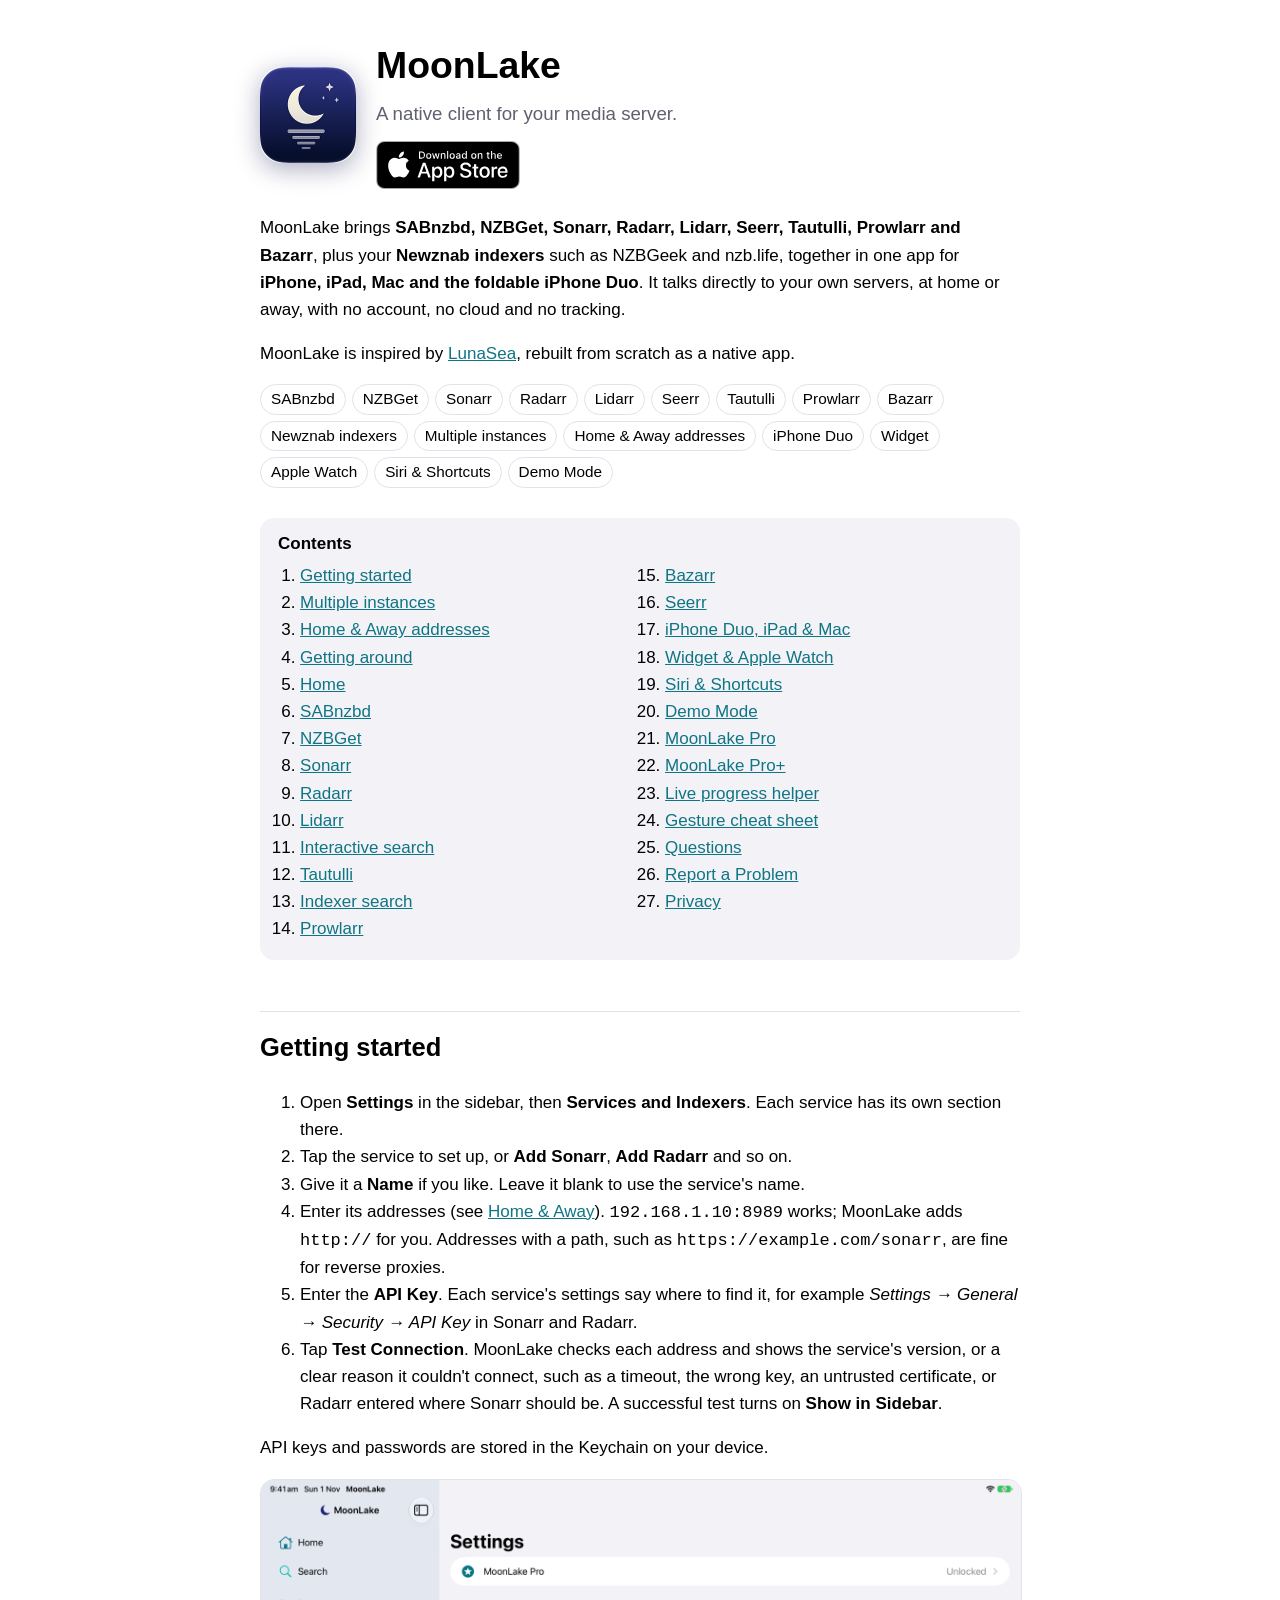
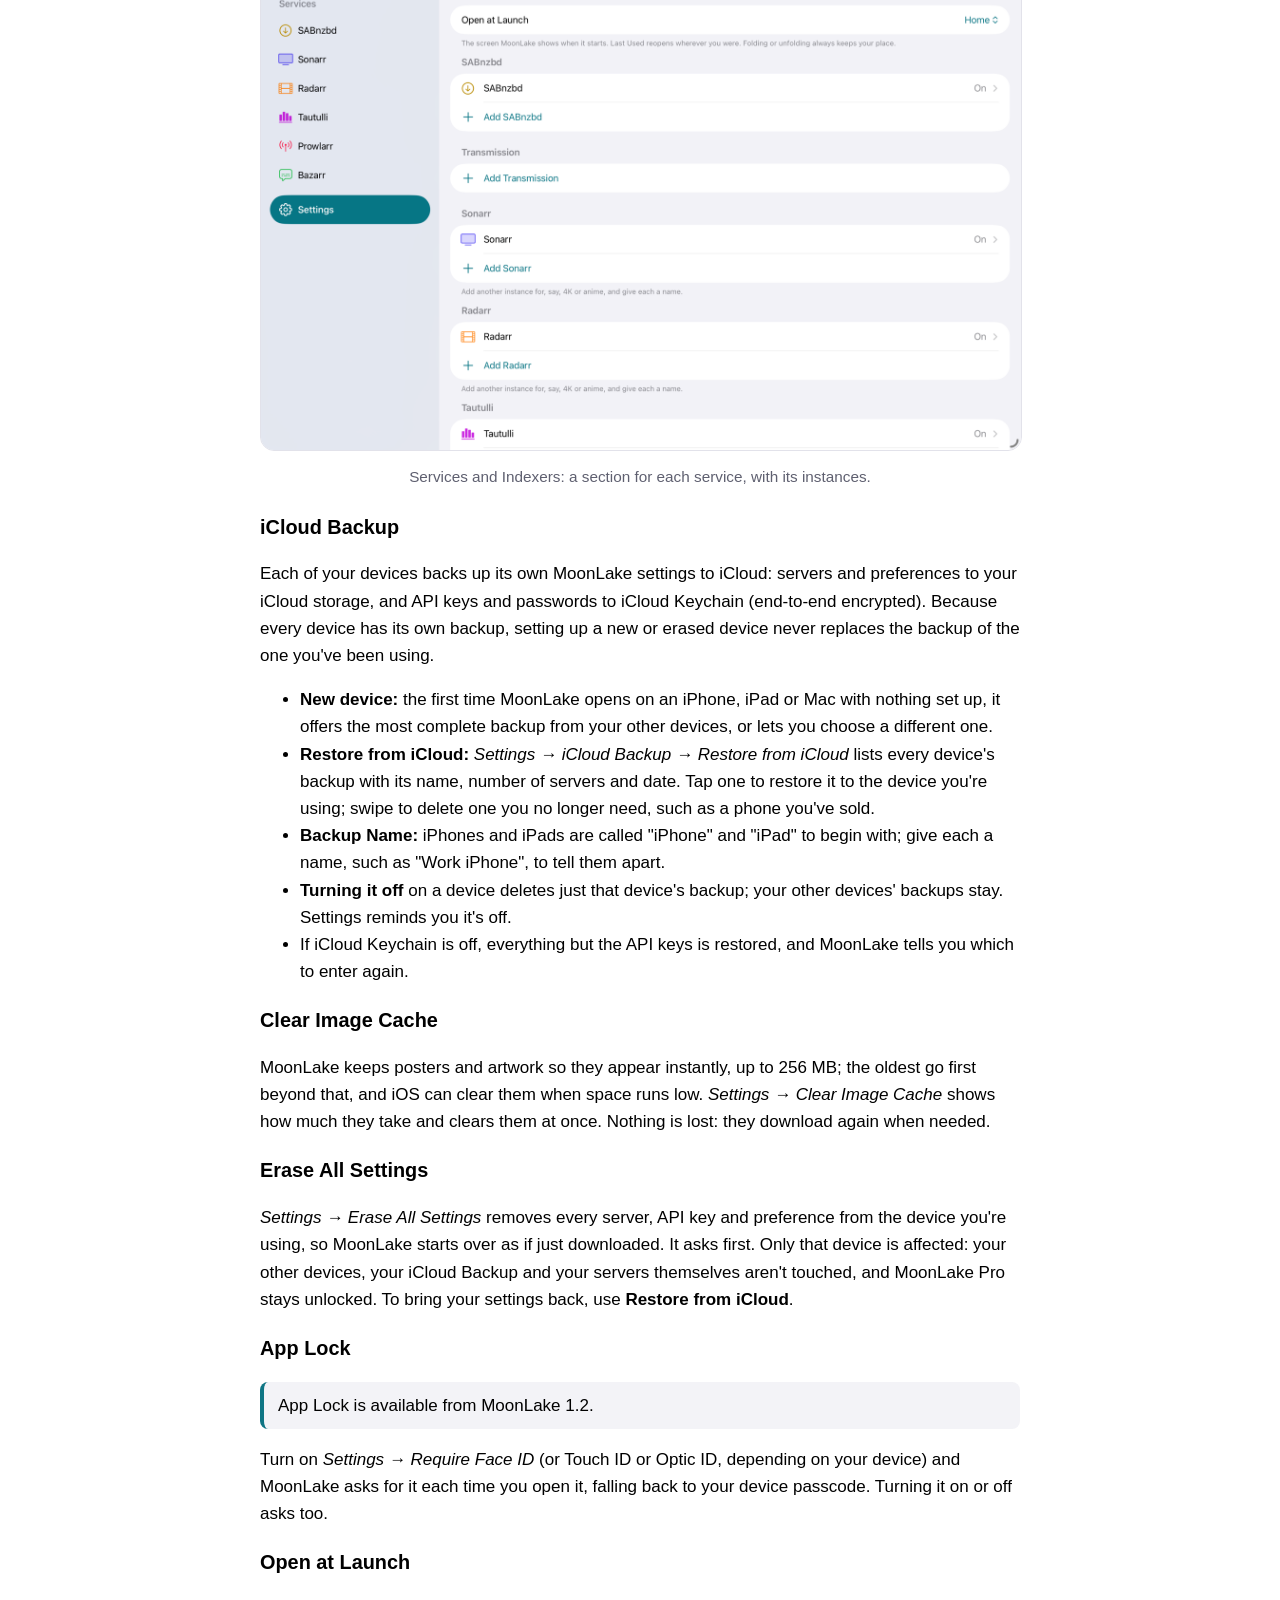
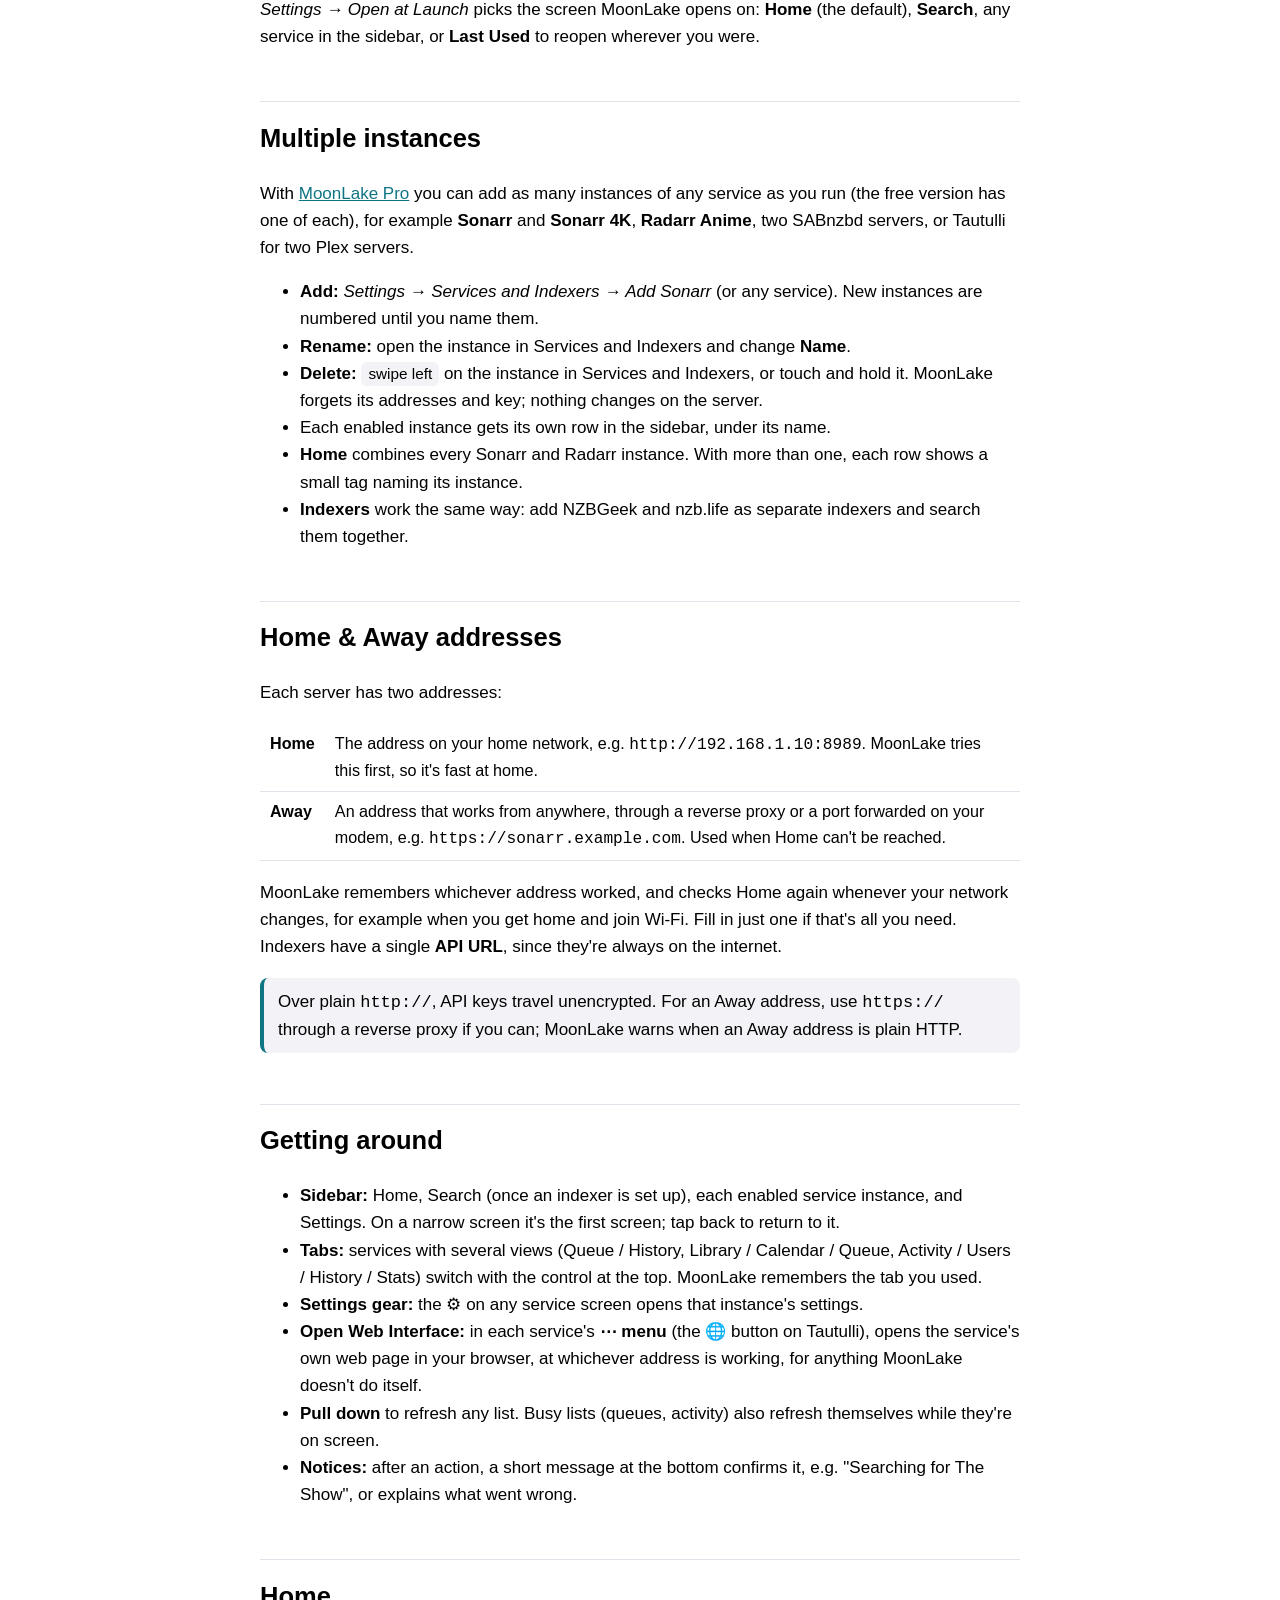
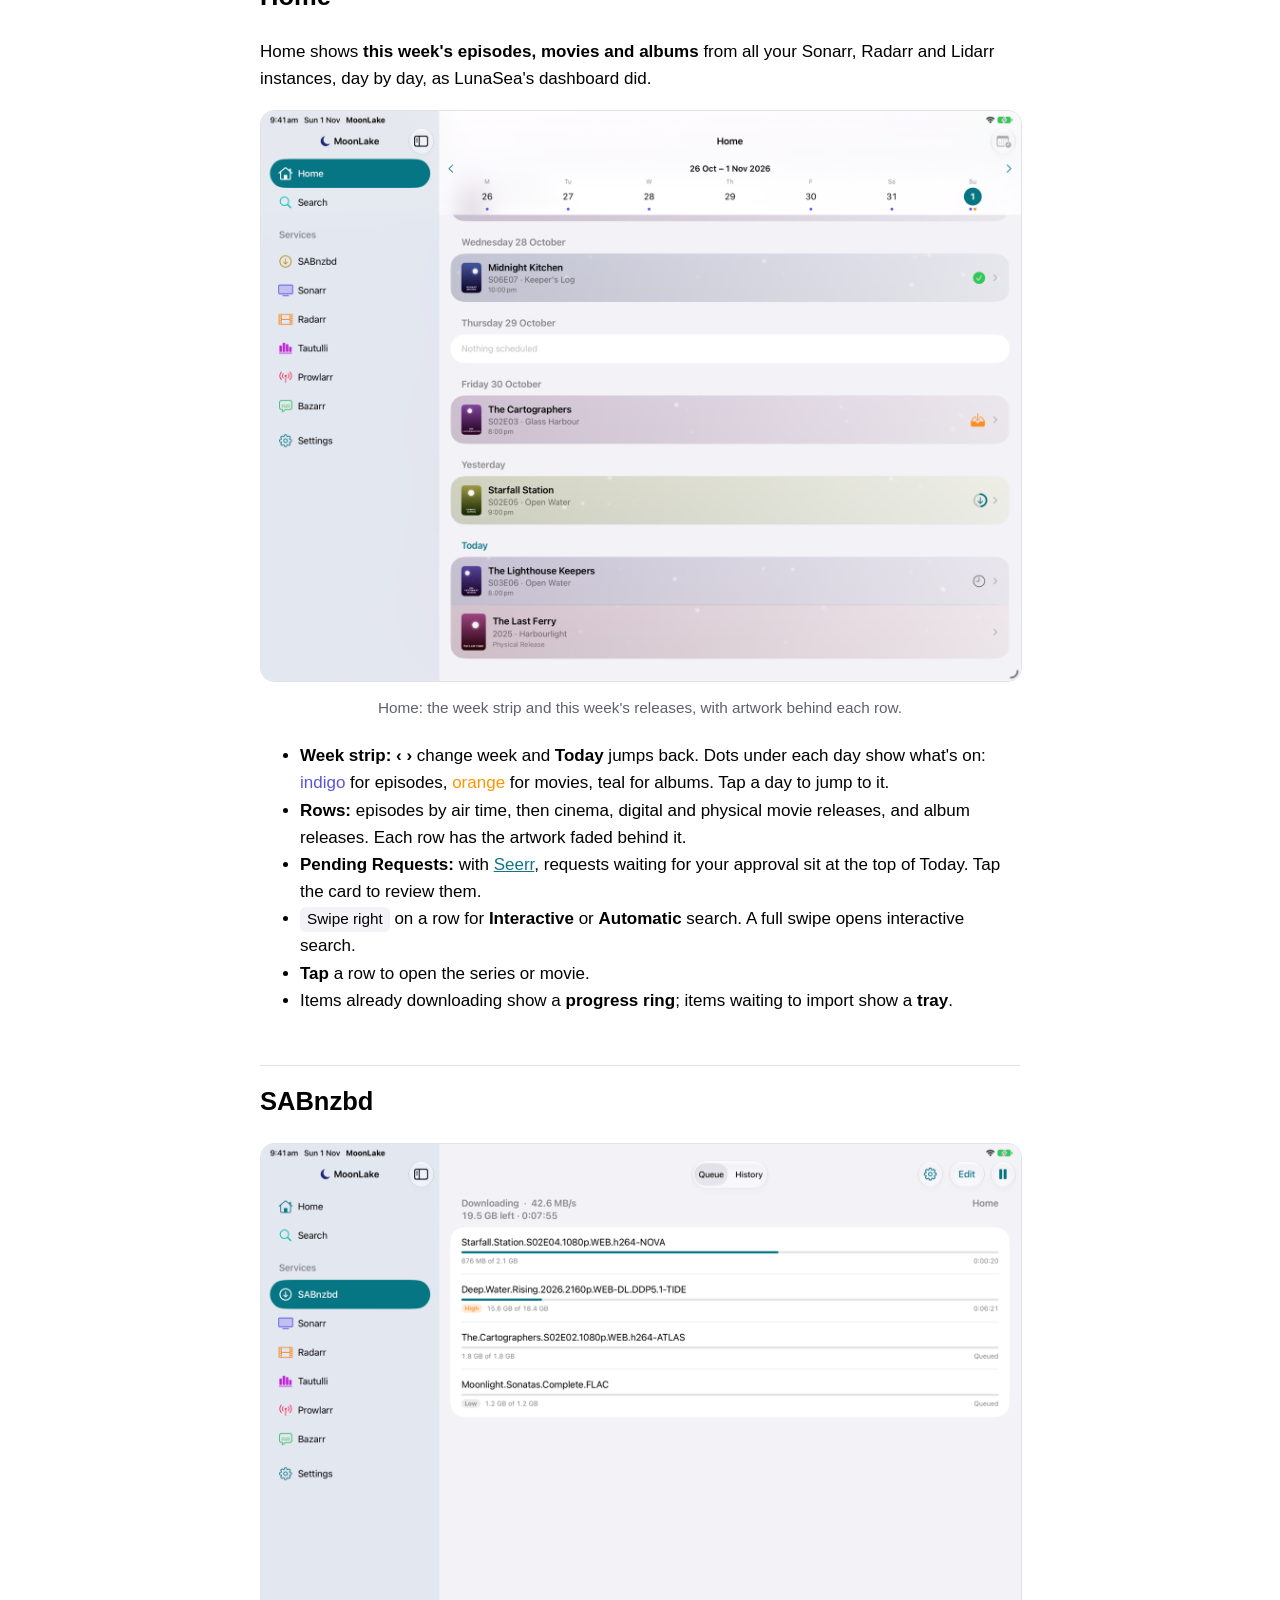
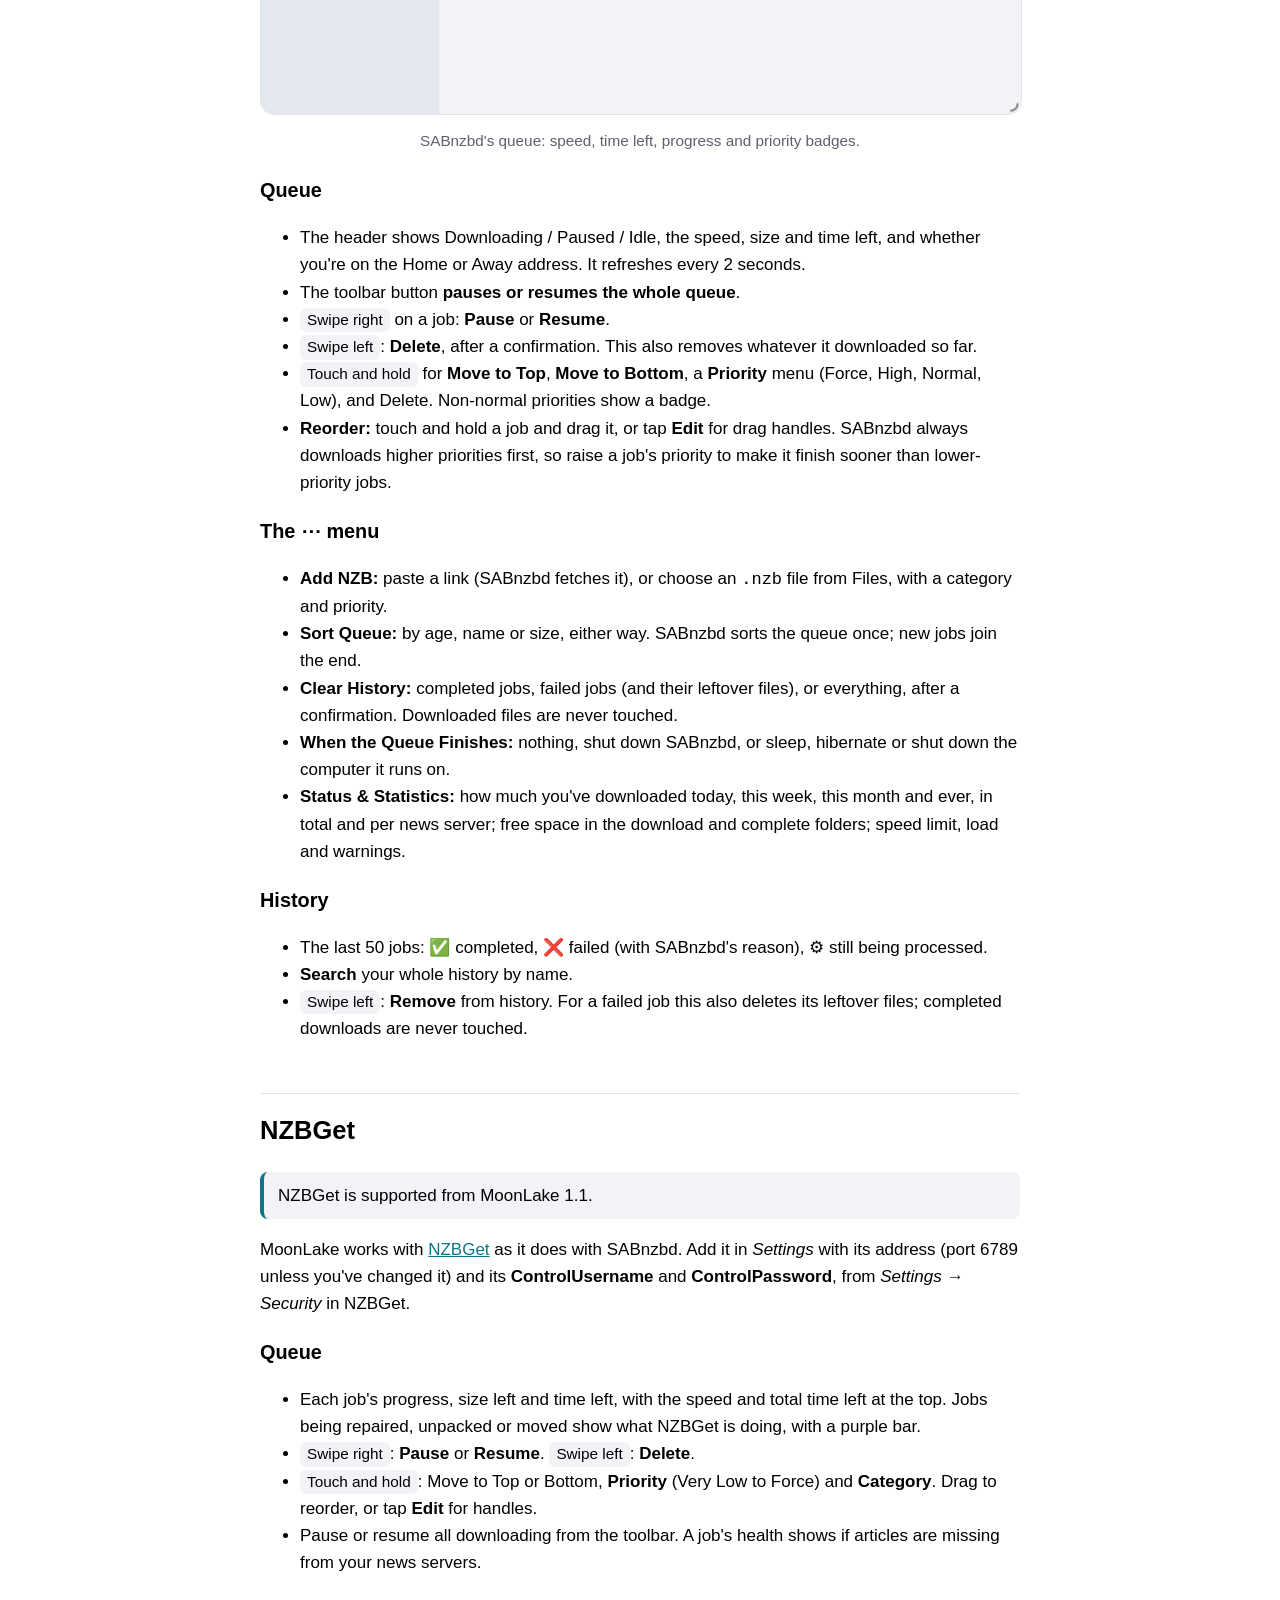
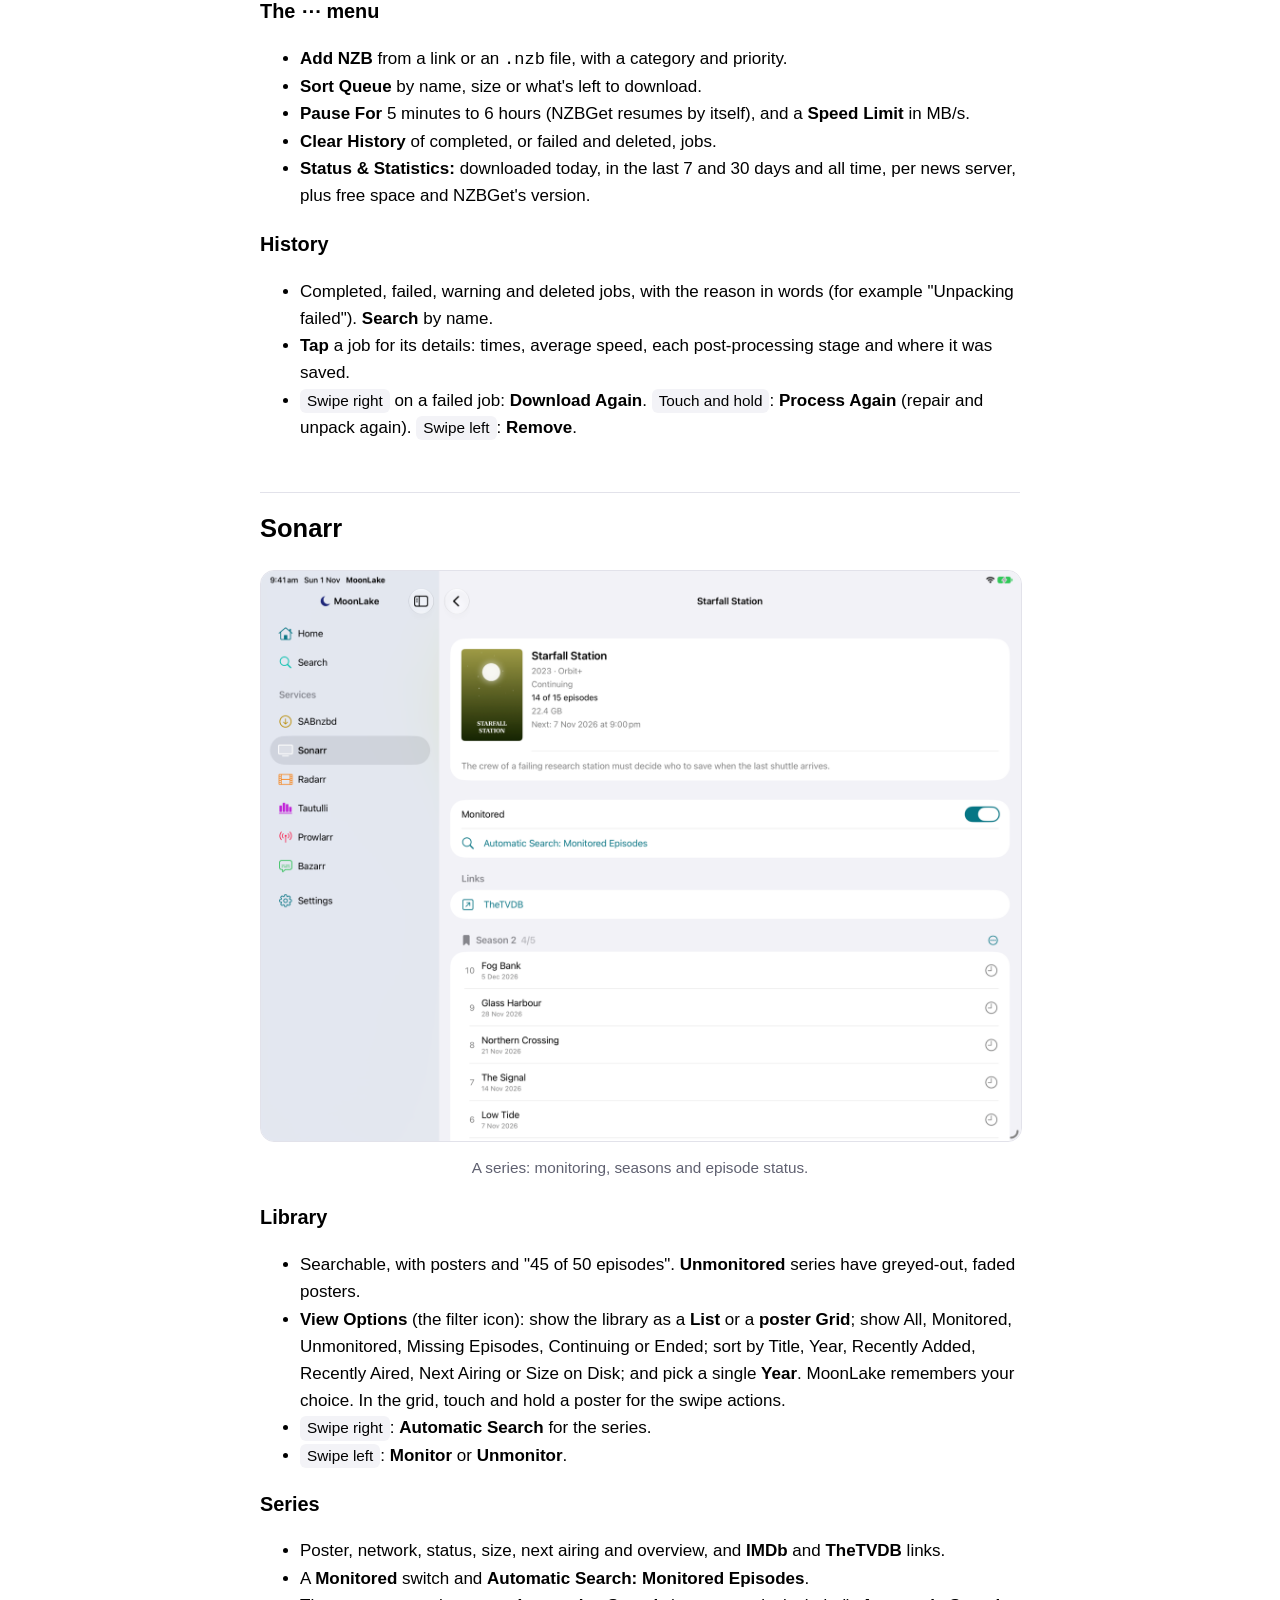
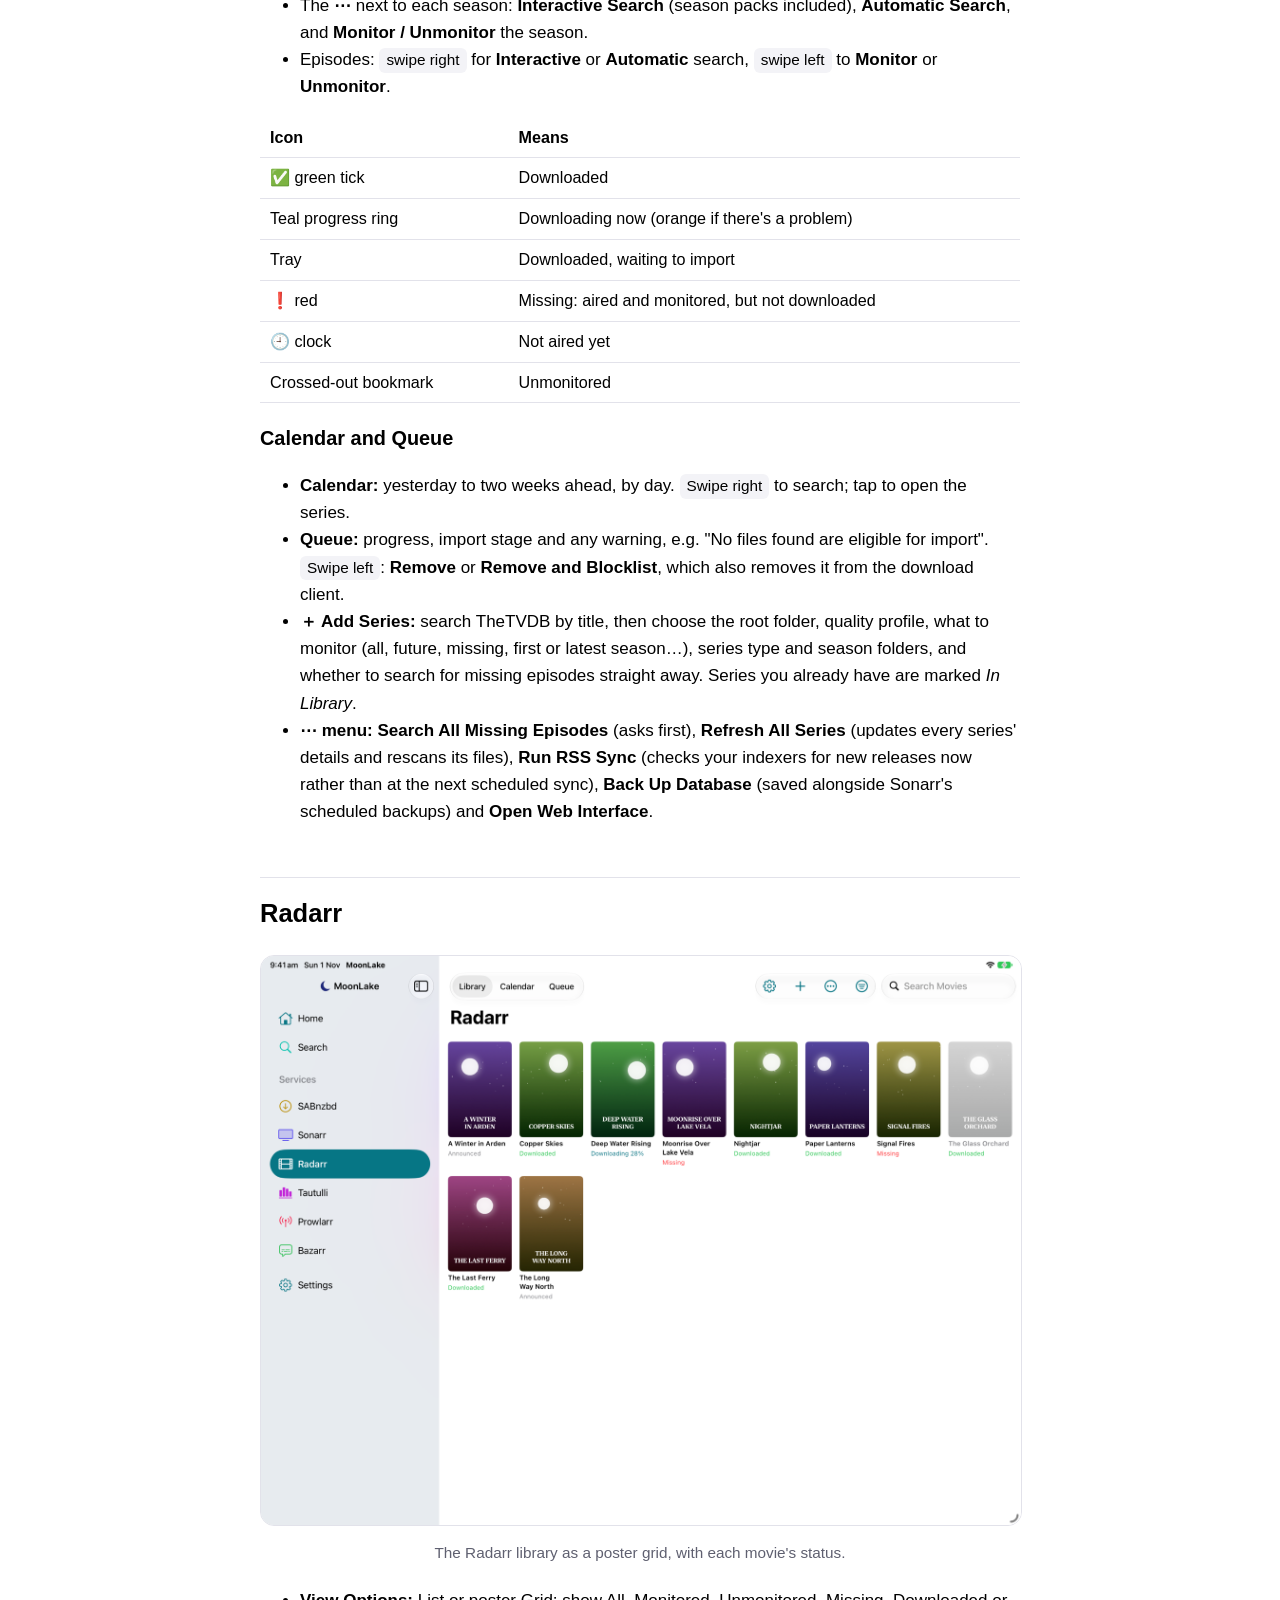
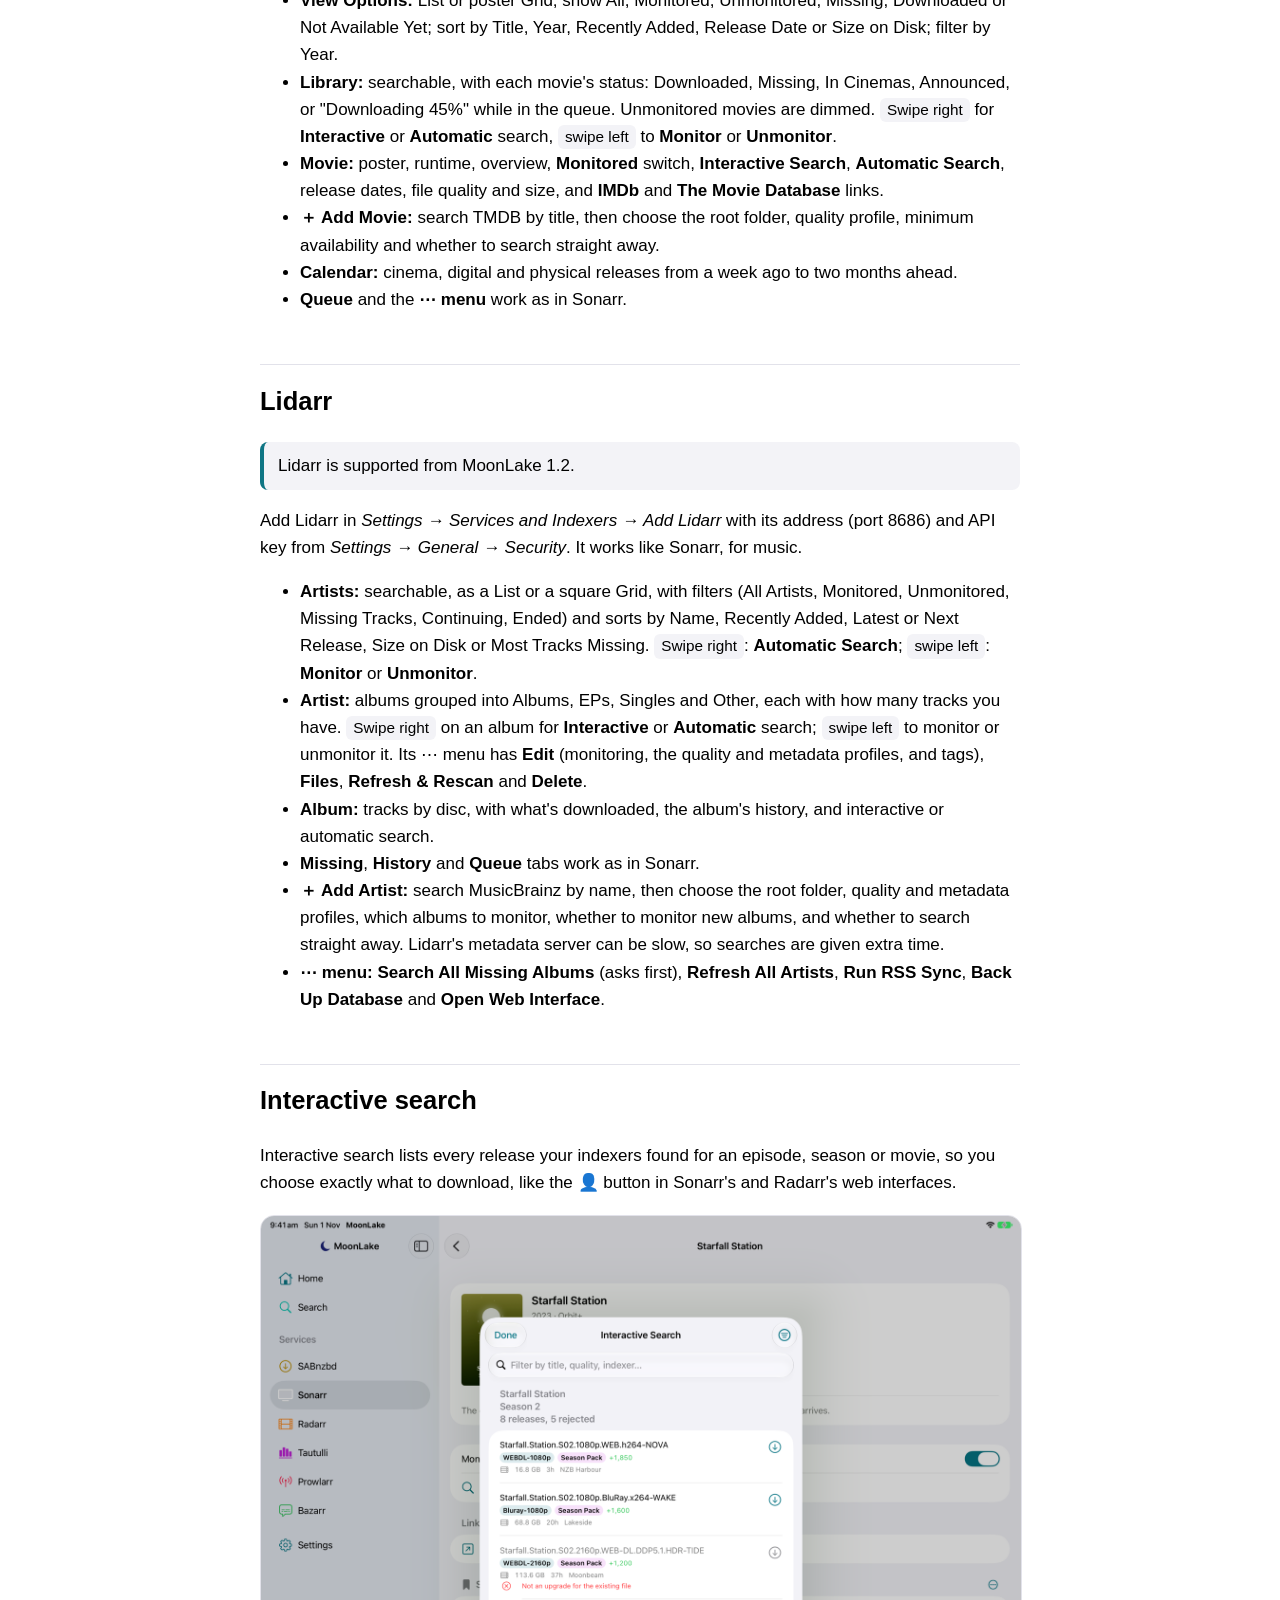
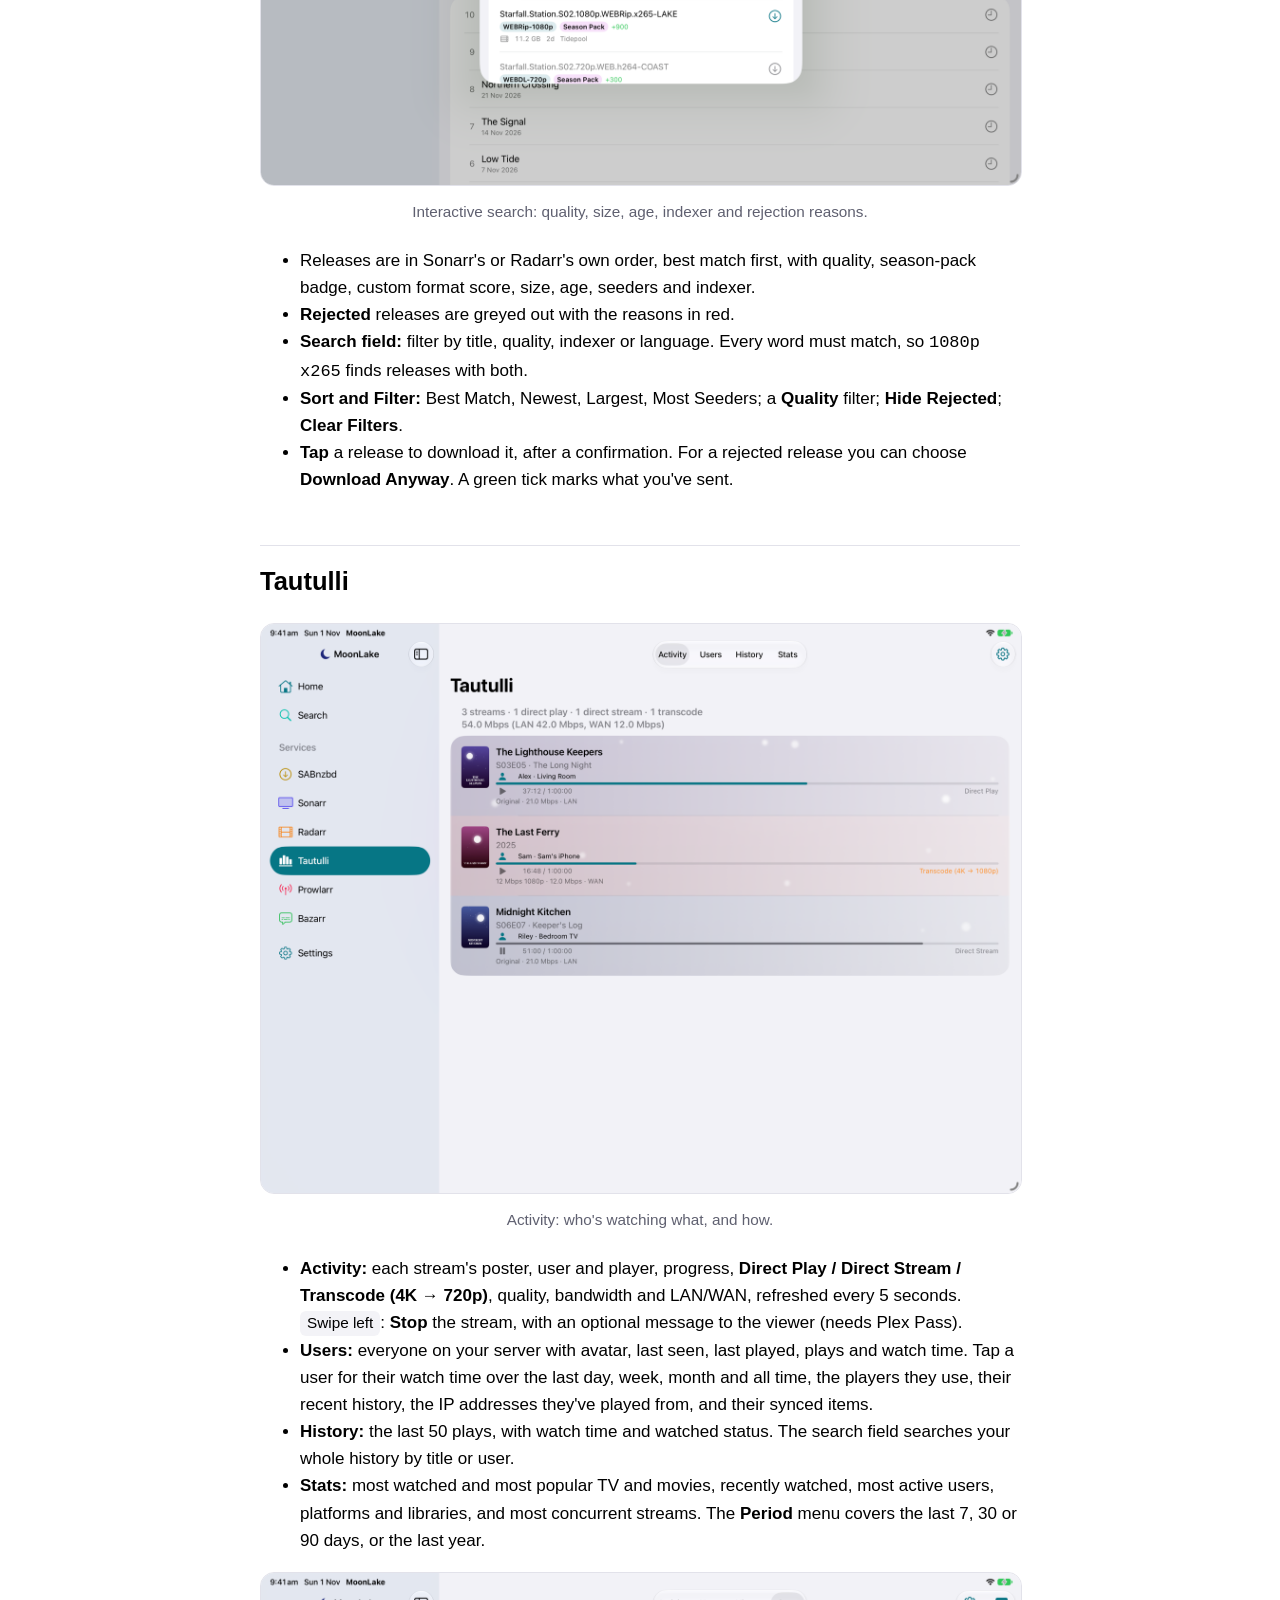
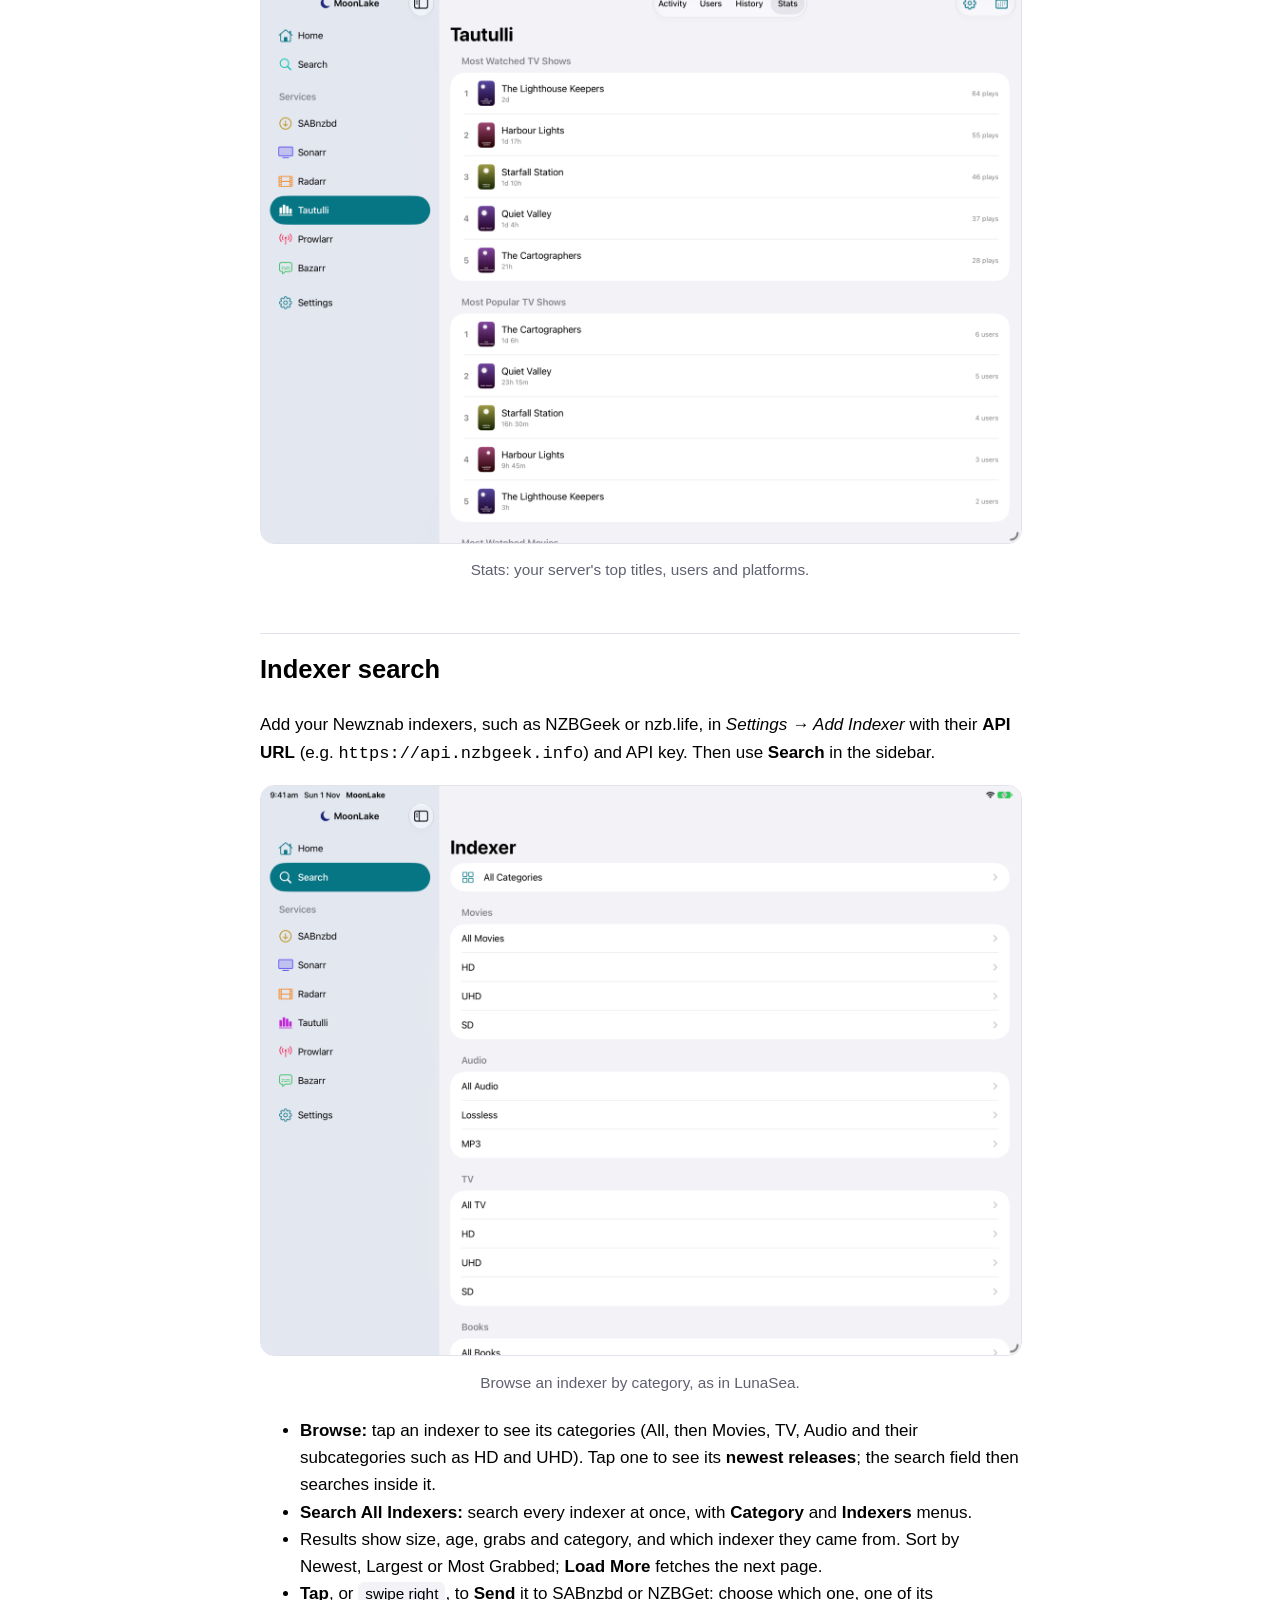
==== commit fab57475: "Update the website" ====
--- a/index.html
+++ b/index.html
@@ -4,7 +4,7 @@
   <meta charset="utf-8">
   <meta name="viewport" content="width=device-width, initial-scale=1">
   <title>MoonLake – A native client for your media server</title>
-  <meta name="description" content="MoonLake is an iPhone, iPad and Mac app for SABnzbd, NZBGet, Sonarr, Radarr, Tautulli, Prowlarr, Bazarr and Newznab indexers.">
+  <meta name="description" content="MoonLake is an iPhone, iPad and Mac app for SABnzbd, NZBGet, Sonarr, Radarr, Lidarr, Seerr, Tautulli, Prowlarr, Bazarr and Newznab indexers.">
   <link rel="icon" href="icon.png">
   <link rel="stylesheet" href="style.css">
 </head>
@@ -24,10 +24,10 @@
       </div>
     </header>
 
-    <p>MoonLake brings <strong>SABnzbd, NZBGet, Sonarr, Radarr, Tautulli, Prowlarr and Bazarr</strong>, plus your <strong>Newznab indexers</strong> such as NZBGeek and nzb.life, together in one app for <strong>iPhone, iPad, Mac and the foldable iPhone Duo</strong>. It talks directly to your own servers, at home or away, with no account, no cloud and no tracking.</p>
+    <p>MoonLake brings <strong>SABnzbd, NZBGet, Sonarr, Radarr, Lidarr, Seerr, Tautulli, Prowlarr and Bazarr</strong>, plus your <strong>Newznab indexers</strong> such as NZBGeek and nzb.life, together in one app for <strong>iPhone, iPad, Mac and the foldable iPhone Duo</strong>. It talks directly to your own servers, at home or away, with no account, no cloud and no tracking.</p>
     <p>MoonLake is inspired by <a href="https://github.com/jagandeepbrar/lunasea">LunaSea</a>, rebuilt from scratch as a native app.</p>
 
-    <p class="chips"><span>SABnzbd</span><span>NZBGet</span><span>Sonarr</span><span>Radarr</span><span>Tautulli</span><span>Prowlarr</span><span>Bazarr</span><span>Newznab indexers</span><span>Multiple instances</span><span>Home &amp; Away addresses</span><span>iPhone Duo</span><span>Widget</span><span>Apple Watch</span><span>Demo Mode</span></p>
+    <p class="chips"><span>SABnzbd</span><span>NZBGet</span><span>Sonarr</span><span>Radarr</span><span>Lidarr</span><span>Seerr</span><span>Tautulli</span><span>Prowlarr</span><span>Bazarr</span><span>Newznab indexers</span><span>Multiple instances</span><span>Home &amp; Away addresses</span><span>iPhone Duo</span><span>Widget</span><span>Apple Watch</span><span>Siri &amp; Shortcuts</span><span>Demo Mode</span></p>
 
     <nav class="toc">
       <strong>Contents</strong>
@@ -41,26 +41,30 @@
         <li><a href="#nzbget">NZBGet</a></li>
         <li><a href="#sonarr">Sonarr</a></li>
         <li><a href="#radarr">Radarr</a></li>
+        <li><a href="#lidarr">Lidarr</a></li>
         <li><a href="#interactive">Interactive search</a></li>
         <li><a href="#tautulli">Tautulli</a></li>
         <li><a href="#indexers">Indexer search</a></li>
         <li><a href="#prowlarr">Prowlarr</a></li>
         <li><a href="#bazarr">Bazarr</a></li>
+        <li><a href="#seerr">Seerr</a></li>
         <li><a href="#duo">iPhone Duo, iPad &amp; Mac</a></li>
         <li><a href="#widget">Widget &amp; Apple Watch</a></li>
+        <li><a href="#shortcuts">Siri &amp; Shortcuts</a></li>
         <li><a href="#demo">Demo Mode</a></li>
         <li><a href="#pro">MoonLake Pro</a></li>
         <li><a href="#proplus">MoonLake Pro+</a></li>
         <li><a href="#helper">Live progress helper</a></li>
         <li><a href="#gestures">Gesture cheat sheet</a></li>
         <li><a href="#faq">Questions</a></li>
+        <li><a href="#support">Report a Problem</a></li>
         <li><a href="#privacy">Privacy</a></li>
       </ol>
     </nav>
 
     <h2 id="setup">Getting started</h2>
     <ol>
-      <li>Open <strong>Settings</strong> in the sidebar. Each service has its own section.</li>
+      <li>Open <strong>Settings</strong> in the sidebar, then <strong>Services and Indexers</strong>. Each service has its own section there.</li>
       <li>Tap the service to set up, or <strong>Add Sonarr</strong>, <strong>Add Radarr</strong> and so on.</li>
       <li>Give it a <strong>Name</strong> if you like. Leave it blank to use the service's name.</li>
       <li>Enter its addresses (see <a href="#addresses">Home &amp; Away</a>). <code>192.168.1.10:8989</code> works; MoonLake adds <code>http://</code> for you. Addresses with a path, such as <code>https://example.com/sonarr</code>, are fine for reverse proxies.</li>
@@ -68,7 +72,7 @@
       <li>Tap <strong>Test Connection</strong>. MoonLake checks each address and shows the service's version, or a clear reason it couldn't connect, such as a timeout, the wrong key, an untrusted certificate, or Radarr entered where Sonarr should be. A successful test turns on <strong>Show in Sidebar</strong>.</li>
     </ol>
     <p>API keys and passwords are stored in the Keychain on your device.</p>
-    <figure><img src="images/settings.png" alt="Settings, with a section for each service and its instances"><figcaption>Settings: a section for each service, with its instances.</figcaption></figure>
+    <figure><img src="images/settings.png" alt="Settings, with a section for each service and its instances"><figcaption>Services and Indexers: a section for each service, with its instances.</figcaption></figure>
 
     <h3>iCloud Backup</h3>
     <p>Each of your devices backs up its own MoonLake settings to iCloud: servers and preferences to your iCloud storage, and API keys and passwords to iCloud Keychain (end-to-end encrypted). Because every device has its own backup, setting up a new or erased device never replaces the backup of the one you've been using.</p>
@@ -86,15 +90,19 @@
     <h3>Erase All Settings</h3>
     <p><em>Settings → Erase All Settings</em> removes every server, API key and preference from the device you're using, so MoonLake starts over as if just downloaded. It asks first. Only that device is affected: your other devices, your iCloud Backup and your servers themselves aren't touched, and MoonLake Pro stays unlocked. To bring your settings back, use <strong>Restore from iCloud</strong>.</p>
 
+    <h3>App Lock</h3>
+    <p class="note">App Lock is available from MoonLake 1.2.</p>
+    <p>Turn on <em>Settings → Require Face ID</em> (or Touch ID or Optic ID, depending on your device) and MoonLake asks for it each time you open it, falling back to your device passcode. Turning it on or off asks too.</p>
+
     <h3>Open at Launch</h3>
     <p><em>Settings → Open at Launch</em> picks the screen MoonLake opens on: <strong>Home</strong> (the default), <strong>Search</strong>, any service in the sidebar, or <strong>Last Used</strong> to reopen wherever you were.</p>
 
     <h2 id="instances">Multiple instances</h2>
     <p>With <a href="#pro">MoonLake Pro</a> you can add as many instances of any service as you run (the free version has one of each), for example <strong>Sonarr</strong> and <strong>Sonarr 4K</strong>, <strong>Radarr Anime</strong>, two SABnzbd servers, or Tautulli for two Plex servers.</p>
     <ul>
-      <li><strong>Add:</strong> <em>Settings → Add Sonarr</em> (or any service). New instances are numbered until you name them.</li>
-      <li><strong>Rename:</strong> open the instance in Settings and change <strong>Name</strong>.</li>
-      <li><strong>Delete:</strong> <span class="gesture">swipe left</span> on the instance in Settings, or touch and hold it. MoonLake forgets its addresses and key; nothing changes on the server.</li>
+      <li><strong>Add:</strong> <em>Settings → Services and Indexers → Add Sonarr</em> (or any service). New instances are numbered until you name them.</li>
+      <li><strong>Rename:</strong> open the instance in Services and Indexers and change <strong>Name</strong>.</li>
+      <li><strong>Delete:</strong> <span class="gesture">swipe left</span> on the instance in Services and Indexers, or touch and hold it. MoonLake forgets its addresses and key; nothing changes on the server.</li>
       <li>Each enabled instance gets its own row in the sidebar, under its name.</li>
       <li><strong>Home</strong> combines every Sonarr and Radarr instance. With more than one, each row shows a small tag naming its instance.</li>
       <li><strong>Indexers</strong> work the same way: add NZBGeek and nzb.life as separate indexers and search them together.</li>
@@ -120,11 +128,12 @@
     </ul>
 
     <h2 id="home">Home</h2>
-    <p>Home shows <strong>this week's episodes and movies</strong> from all your Sonarr and Radarr instances, day by day, as LunaSea's dashboard did.</p>
+    <p>Home shows <strong>this week's episodes, movies and albums</strong> from all your Sonarr, Radarr and Lidarr instances, day by day, as LunaSea's dashboard did.</p>
     <figure><img src="images/home.png" alt="Home, with the week strip and a list of this week's releases"><figcaption>Home: the week strip and this week's releases, with artwork behind each row.</figcaption></figure>
     <ul>
-      <li><strong>Week strip:</strong> <strong>‹ ›</strong> change week and <strong>Today</strong> jumps back. Dots under each day show what's on: <span style="color:#5856D6">indigo</span> for episodes, <span style="color:#FF9500">orange</span> for movies. Tap a day to jump to it.</li>
-      <li><strong>Rows:</strong> episodes by air time, then cinema, digital and physical movie releases. Each row has the show's or movie's artwork faded behind it.</li>
+      <li><strong>Week strip:</strong> <strong>‹ ›</strong> change week and <strong>Today</strong> jumps back. Dots under each day show what's on: <span style="color:#5856D6">indigo</span> for episodes, <span style="color:#FF9500">orange</span> for movies, teal for albums. Tap a day to jump to it.</li>
+      <li><strong>Rows:</strong> episodes by air time, then cinema, digital and physical movie releases, and album releases. Each row has the artwork faded behind it.</li>
+      <li><strong>Pending Requests:</strong> with <a href="#seerr">Seerr</a>, requests waiting for your approval sit at the top of Today. Tap the card to review them.</li>
       <li><span class="gesture">Swipe right</span> on a row for <strong>Interactive</strong> or <strong>Automatic</strong> search. A full swipe opens interactive search.</li>
       <li><strong>Tap</strong> a row to open the series or movie.</li>
       <li>Items already downloading show a <strong>progress ring</strong>; items waiting to import show a <strong>tray</strong>.</li>
@@ -225,6 +234,18 @@
       <li><strong>Queue</strong> and the <strong>⋯ menu</strong> work as in Sonarr.</li>
     </ul>
 
+    <h2 id="lidarr">Lidarr</h2>
+    <p class="note">Lidarr is supported from MoonLake 1.2.</p>
+    <p>Add Lidarr in <em>Settings → Services and Indexers → Add Lidarr</em> with its address (port 8686) and API key from <em>Settings → General → Security</em>. It works like Sonarr, for music.</p>
+    <ul>
+      <li><strong>Artists:</strong> searchable, as a List or a square Grid, with filters (All Artists, Monitored, Unmonitored, Missing Tracks, Continuing, Ended) and sorts by Name, Recently Added, Latest or Next Release, Size on Disk or Most Tracks Missing. <span class="gesture">Swipe right</span>: <strong>Automatic Search</strong>; <span class="gesture">swipe left</span>: <strong>Monitor</strong> or <strong>Unmonitor</strong>.</li>
+      <li><strong>Artist:</strong> albums grouped into Albums, EPs, Singles and Other, each with how many tracks you have. <span class="gesture">Swipe right</span> on an album for <strong>Interactive</strong> or <strong>Automatic</strong> search; <span class="gesture">swipe left</span> to monitor or unmonitor it. Its ⋯ menu has <strong>Edit</strong> (monitoring, the quality and metadata profiles, and tags), <strong>Files</strong>, <strong>Refresh &amp; Rescan</strong> and <strong>Delete</strong>.</li>
+      <li><strong>Album:</strong> tracks by disc, with what's downloaded, the album's history, and interactive or automatic search.</li>
+      <li><strong>Missing</strong>, <strong>History</strong> and <strong>Queue</strong> tabs work as in Sonarr.</li>
+      <li><strong>＋ Add Artist:</strong> search MusicBrainz by name, then choose the root folder, quality and metadata profiles, which albums to monitor, whether to monitor new albums, and whether to search straight away. Lidarr's metadata server can be slow, so searches are given extra time.</li>
+      <li><strong>⋯ menu:</strong> <strong>Search All Missing Albums</strong> (asks first), <strong>Refresh All Artists</strong>, <strong>Run RSS Sync</strong>, <strong>Back Up Database</strong> and <strong>Open Web Interface</strong>.</li>
+    </ul>
+
     <h2 id="interactive">Interactive search</h2>
     <p>Interactive search lists every release your indexers found for an episode, season or movie, so you choose exactly what to download, like the 👤 button in Sonarr's and Radarr's web interfaces.</p>
     <figure><img src="images/interactive-search.png" alt="Interactive search results with quality, size and rejection reasons"><figcaption>Interactive search: quality, size, age, indexer and rejection reasons.</figcaption></figure>
@@ -240,7 +261,7 @@
     <figure><img src="images/tautulli-activity.png" alt="Tautulli activity with streams in progress"><figcaption>Activity: who's watching what, and how.</figcaption></figure>
     <ul>
       <li><strong>Activity:</strong> each stream's poster, user and player, progress, <strong>Direct Play / Direct Stream / Transcode (4K → 720p)</strong>, quality, bandwidth and LAN/WAN, refreshed every 5 seconds. <span class="gesture">Swipe left</span>: <strong>Stop</strong> the stream, with an optional message to the viewer (needs Plex Pass).</li>
-      <li><strong>Users:</strong> everyone on your server with avatar, last seen, last played, plays and watch time. Tap a user for their watch time over the last day, week, month and all time, the players they use, and their recent history.</li>
+      <li><strong>Users:</strong> everyone on your server with avatar, last seen, last played, plays and watch time. Tap a user for their watch time over the last day, week, month and all time, the players they use, their recent history, the IP addresses they've played from, and their synced items.</li>
       <li><strong>History:</strong> the last 50 plays, with watch time and watched status. The search field searches your whole history by title or user.</li>
       <li><strong>Stats:</strong> most watched and most popular TV and movies, recently watched, most active users, platforms and libraries, and most concurrent streams. The <strong>Period</strong> menu covers the last 7, 30 or 90 days, or the last year.</li>
     </ul>
@@ -278,6 +299,16 @@
       <li><strong>⋯ menu:</strong> <strong>Search All Missing</strong> episodes or movies. Bazarr works through them in the background.</li>
     </ul>
 
+    <h2 id="seerr">Seerr</h2>
+    <p class="note">Seerr is supported from MoonLake 1.2.</p>
+    <p><a href="https://github.com/seerr-team/seerr">Seerr</a> (the successor to Overseerr and Jellyseerr) lets the people who use your media server ask for movies and shows. MoonLake is for the admin: review and manage their requests and issues from anywhere. Add Seerr in <em>Settings → Services and Indexers → Add Seerr</em> with its address (port 5055) and API key from <em>Settings → General</em>.</p>
+    <ul>
+      <li><strong>Requests:</strong> every request with its poster, who asked and its status, with a <strong>Filter</strong> menu (All, Pending, Approved, Processing, Available, Failed). <span class="gesture">Swipe right</span> on a pending request to <strong>Approve</strong> it, or on a failed one to <strong>Retry</strong>; <span class="gesture">swipe left</span> to <strong>Decline</strong> (asks first) or <strong>Delete</strong>. Tap a request for its details.</li>
+      <li><strong>Issues:</strong> problems people have reported, such as missing subtitles or bad audio. Read and add comments, <strong>Resolve</strong> or <strong>Reopen</strong> them, or delete them.</li>
+      <li><strong>⋯ menu:</strong> <strong>Users</strong> (their request quotas and requests), <strong>Status</strong> (Seerr's version, whether an update is available, and library sync progress) and <strong>Sync Libraries</strong>.</li>
+    </ul>
+    <p class="muted">MoonLake doesn't make requests itself: add things straight to Sonarr, Radarr or Lidarr instead.</p>
+
     <h2 id="duo">iPhone Duo, iPad &amp; Mac</h2>
     <ul>
       <li><strong>Unfolded</strong> (and on iPad and Mac): the sidebar and the content side by side. <strong>Folded</strong>: one screen at a time.</li>
@@ -289,13 +320,22 @@
     <h2 id="widget">Widget &amp; Apple Watch</h2>
     <p>With <a href="#pro">MoonLake Pro</a>, what's on today follows you off the app.</p>
     <ul>
-      <li><strong>Releasing Today widget:</strong> today's episodes and movie releases from all your Sonarr and Radarr instances, with air times and a tick for what's already downloaded. Small, medium and large on the Home Screen, iPad and Mac, plus Lock Screen sizes on iPhone. It moves on to each new day by itself; open MoonLake now and then to pick up changes.</li>
+      <li><strong>Releasing Today widget:</strong> today's episodes, movies and albums from all your Sonarr, Radarr and Lidarr instances, with air times and a tick for what's already downloaded. Small, medium and large on the Home Screen, iPad and Mac, plus Lock Screen sizes on iPhone. It moves on to each new day by itself; open MoonLake now and then to pick up changes.</li>
       <li><strong>Apple Watch:</strong> scroll with the Digital Crown between <strong>Upcoming</strong> (the week's releases by day), <strong>Downloads</strong> (SABnzbd's, or NZBGet's, speed and queue, with Pause and Resume) and <strong>Streams</strong> (who's watching on Plex, via Tautulli).</li>
       <li><strong>Complications:</strong> today's count, the next releases, or a one-line summary on your watch face.</li>
       <li><strong>Downloads on the Lock Screen</strong> (<a href="#proplus">Pro+</a>, from MoonLake 1.1): while SABnzbd or NZBGet is downloading, a Live Activity shows the current download, progress, speed and time left on the Lock Screen and in the Dynamic Island.</li>
       <li>The Watch asks your iPhone for live status, so your server addresses and API keys never leave your iPhone.</li>
     </ul>
 
+    <h2 id="shortcuts">Siri &amp; Shortcuts</h2>
+    <p class="note">Siri and Shortcuts are supported from MoonLake 1.2.</p>
+    <p>MoonLake adds three actions to the Shortcuts app, and you can ask Siri for them by name. They run without opening MoonLake, using the servers you've set up.</p>
+    <ul>
+      <li><strong>Pause Downloads:</strong> pauses SABnzbd and NZBGet, for a number of minutes or until you resume them. "Pause downloads in MoonLake."</li>
+      <li><strong>Resume Downloads:</strong> resumes them. "Resume downloads in MoonLake."</li>
+      <li><strong>What's Releasing Today:</strong> today's episodes, movies and albums. "What's releasing today in MoonLake?"</li>
+    </ul>
+
     <h2 id="demo">Demo Mode</h2>
     <p>Want to look around before connecting anything? Tap <strong>Try Demo Mode</strong> on Home, or turn on <em>Settings → Demo Mode</em>. MoonLake fills every screen with sample servers: made-up shows, movies, downloads and streams, with artwork drawn from their titles. Everything works, from searches to pausing downloads, but nothing leaves your device and your own settings aren't touched. Tap <strong>Exit</strong> at the bottom of the sidebar to go back.</p>
     <p class="muted">The screenshots on this page were taken in Demo Mode.</p>
@@ -318,7 +358,7 @@
     <h3>Notifications</h3>
     <ol>
       <li>Open <em>Settings → Notifications</em> and turn on <strong>Notifications</strong>.</li>
-      <li>Under <strong>Servers</strong>, tap <strong>Connect</strong> next to each Sonarr, Radarr, Prowlarr, Bazarr, SABnzbd and NZBGet. MoonLake adds a webhook to that server for you (in Sonarr, Radarr and Prowlarr under <em>Settings → Connect</em>; in Bazarr under <em>Settings → Notifications</em>, as its JSON provider; in SABnzbd under <em>Config → Notifications</em>). There's nothing to type in.</li>
+      <li>Under <strong>Servers</strong>, tap <strong>Connect</strong> next to each Sonarr, Radarr, Lidarr, Prowlarr, Bazarr, Seerr, SABnzbd and NZBGet. MoonLake adds a webhook to that server for you (in Sonarr, Radarr, Lidarr and Prowlarr under <em>Settings → Connect</em>; in Seerr under <em>Settings → Notifications → Webhook</em>; in Bazarr under <em>Settings → Notifications</em>, as its JSON provider; in SABnzbd under <em>Config → Notifications</em>). There's nothing to type in.</li>
       <li><strong>NZBGet</strong> can't send webhooks itself, so Connect installs MoonLake's small NZBGet extension and switches it on (NZBGet 23 or later). It tells MoonLake when a download is added, deleted, finished or failed, sending only the download's name, category and result.</li>
       <li>Tap <strong>Send Test Notification</strong> to check it works.</li>
     </ol>
@@ -326,13 +366,15 @@
     <table>
       <tr><th>Server</th><th>Events</th></tr>
       <tr><td>Sonarr, Radarr</td><td>Grabbed · Imported or Upgraded · Import Needs Attention (a download finished but couldn't be imported, with the reason) · Health Issues</td></tr>
+      <tr><td>Lidarr</td><td>Grabbed · Imported or Upgraded · Import Needs Attention · Download Failed · Health Issues</td></tr>
+      <tr><td>Seerr</td><td>New Requests · Requests Available · Requests Declined or Failed · Issues (reported, commented on, resolved or reopened)</td></tr>
       <tr><td>SABnzbd</td><td>Download Finished · Download Failed · All Downloads Finished · Disk Full</td></tr>
       <tr><td>NZBGet</td><td>Download Finished · Download Failed (or needs attention, with the reason) · All Downloads Finished</td></tr>
       <tr><td>Bazarr</td><td>Subtitles Downloaded: found, upgraded, uploaded, extracted from the video or translated, with the language and provider</td></tr>
       <tr><td>Prowlarr</td><td>Health Issues</td></tr>
     </table>
     <p>Under <strong>Per Server</strong>, give one server its own choices, for example only failures from Sonarr 4K. The rest follow the app-wide switches.</p>
-    <p>Each iPhone and iPad connects for itself and gets its own webhook, so connect on every device you want notifications on. If a webhook address has ever been shared by mistake, <strong>New Webhook Addresses</strong> retires the old ones and updates your servers.</p>
+    <p>Each iPhone and iPad connects for itself and gets its own webhook, so connect on every device you want notifications on. Seerr is the exception: it has room for only one webhook, so the first device to connect owns it and your other devices follow it. If that device disconnects, another takes over. If a webhook address has ever been shared by mistake, <strong>New Webhook Addresses</strong> retires the old ones and updates your servers.</p>
 
     <h3>Downloads on the Lock Screen</h3>
     <p>While SABnzbd or NZBGet is downloading, a Live Activity shows the current download, progress, speed and time left on the Lock Screen and in the Dynamic Island. Tap it to open the downloader.</p>
@@ -412,6 +454,9 @@
       <tr><td>Sonarr library</td><td>Automatic search</td><td>Monitor · Unmonitor</td><td>Both</td></tr>
       <tr><td>Sonarr episodes, calendar</td><td>Interactive · Automatic search</td><td>Monitor · Unmonitor (episodes)</td><td>All of these</td></tr>
       <tr><td>Radarr library, calendar</td><td>Interactive · Automatic search</td><td>Monitor · Unmonitor</td><td>All of these</td></tr>
+      <tr><td>Lidarr artists</td><td>Automatic search</td><td>Monitor · Unmonitor</td><td>Both</td></tr>
+      <tr><td>Lidarr albums</td><td>Interactive · Automatic search</td><td>Monitor · Unmonitor</td><td>All of these</td></tr>
+      <tr><td>Seerr requests</td><td>Approve (pending) · Retry (failed)</td><td>Decline · Delete</td><td>All of these</td></tr>
       <tr><td>Sonarr/Radarr queue</td><td>–</td><td>Remove · Remove and Blocklist</td><td>Remove</td></tr>
       <tr><td>Tautulli activity</td><td>–</td><td>Stop stream</td><td>Stop stream</td></tr>
       <tr><td>Prowlarr indexers</td><td>Test</td><td>Enable · Disable</td><td>Both</td></tr>
@@ -427,10 +472,15 @@
     <h3>It can't connect</h3>
     <p>Run <strong>Test Connection</strong> in the instance's settings: it says what's wrong for each address. At home, check that MoonLake has <em>Local Network</em> access in <em>Settings → Privacy &amp; Security</em>. Away, check that your reverse proxy or port forward reaches the service.</p>
 
+    <h2 id="support">Report a Problem</h2>
+    <p class="note">Report a Problem is available from MoonLake 1.2.</p>
+    <p>If something isn't working, open <em>Settings → Report a Problem</em>, or tap an error message. Describe what happened, and MoonLake writes an email to <a href="mailto:moonlakeapp@geps.au">moonlakeapp@geps.au</a> with your device model, its system version, MoonLake's version and, if you leave <strong>Include Activity Log</strong> on, the last week's activity log. You see the email and send it yourself; nothing is sent otherwise.</p>
+    <p>The <strong>activity log</strong> (<em>Settings → Activity Log</em>) is kept on your device for 7 days. It records what MoonLake asked each server to do and whether it worked, but never your server addresses, API keys, passwords, search terms or instance names.</p>
+
     <h2 id="privacy">Privacy</h2>
-    <p>MoonLake has no account and no analytics. It connects only to the servers and indexers you add, plus, if you use <a href="#proplus">Pro+</a> notifications or downloads on the Lock Screen, MoonLake's notification relay, which holds your device's push tokens and nothing else. It keeps your servers' addresses on your device and their keys in the Keychain. Posters and images come from your own Sonarr, Radarr and Tautulli; user avatars come from Plex. MoonLake collects no data at all. Read the full <a href="privacy.html">privacy policy</a>.</p>
-
-    <p class="muted">© 2026 GE Project Solutions. Inspired by LunaSea by Jagandeep Brar. MoonLake isn't affiliated with SABnzbd, NZBGet, Sonarr, Radarr, Tautulli, Prowlarr, Bazarr, Plex or any indexer. Contact: <a href="mailto:moonlakeapp@geps.au">moonlakeapp@geps.au</a>.</p>
+    <p>MoonLake has no account and no analytics. It connects only to the servers and indexers you add, plus, if you use <a href="#proplus">Pro+</a> notifications or downloads on the Lock Screen, MoonLake's notification relay, which holds your device's push tokens and nothing else. It keeps your servers' addresses on your device and their keys in the Keychain. Posters and images come from your own Sonarr, Radarr, Lidarr, Seerr and Tautulli; user avatars come from Plex. MoonLake collects no data at all. Read the full <a href="privacy.html">privacy policy</a>.</p>
+
+    <p class="muted">© 2026 GE Project Solutions. Inspired by LunaSea by Jagandeep Brar. MoonLake isn't affiliated with SABnzbd, NZBGet, Sonarr, Radarr, Lidarr, Seerr, Tautulli, Prowlarr, Bazarr, Plex or any indexer. Contact: <a href="mailto:moonlakeapp@geps.au">moonlakeapp@geps.au</a>.</p>
   </main>
 </body>
 </html>
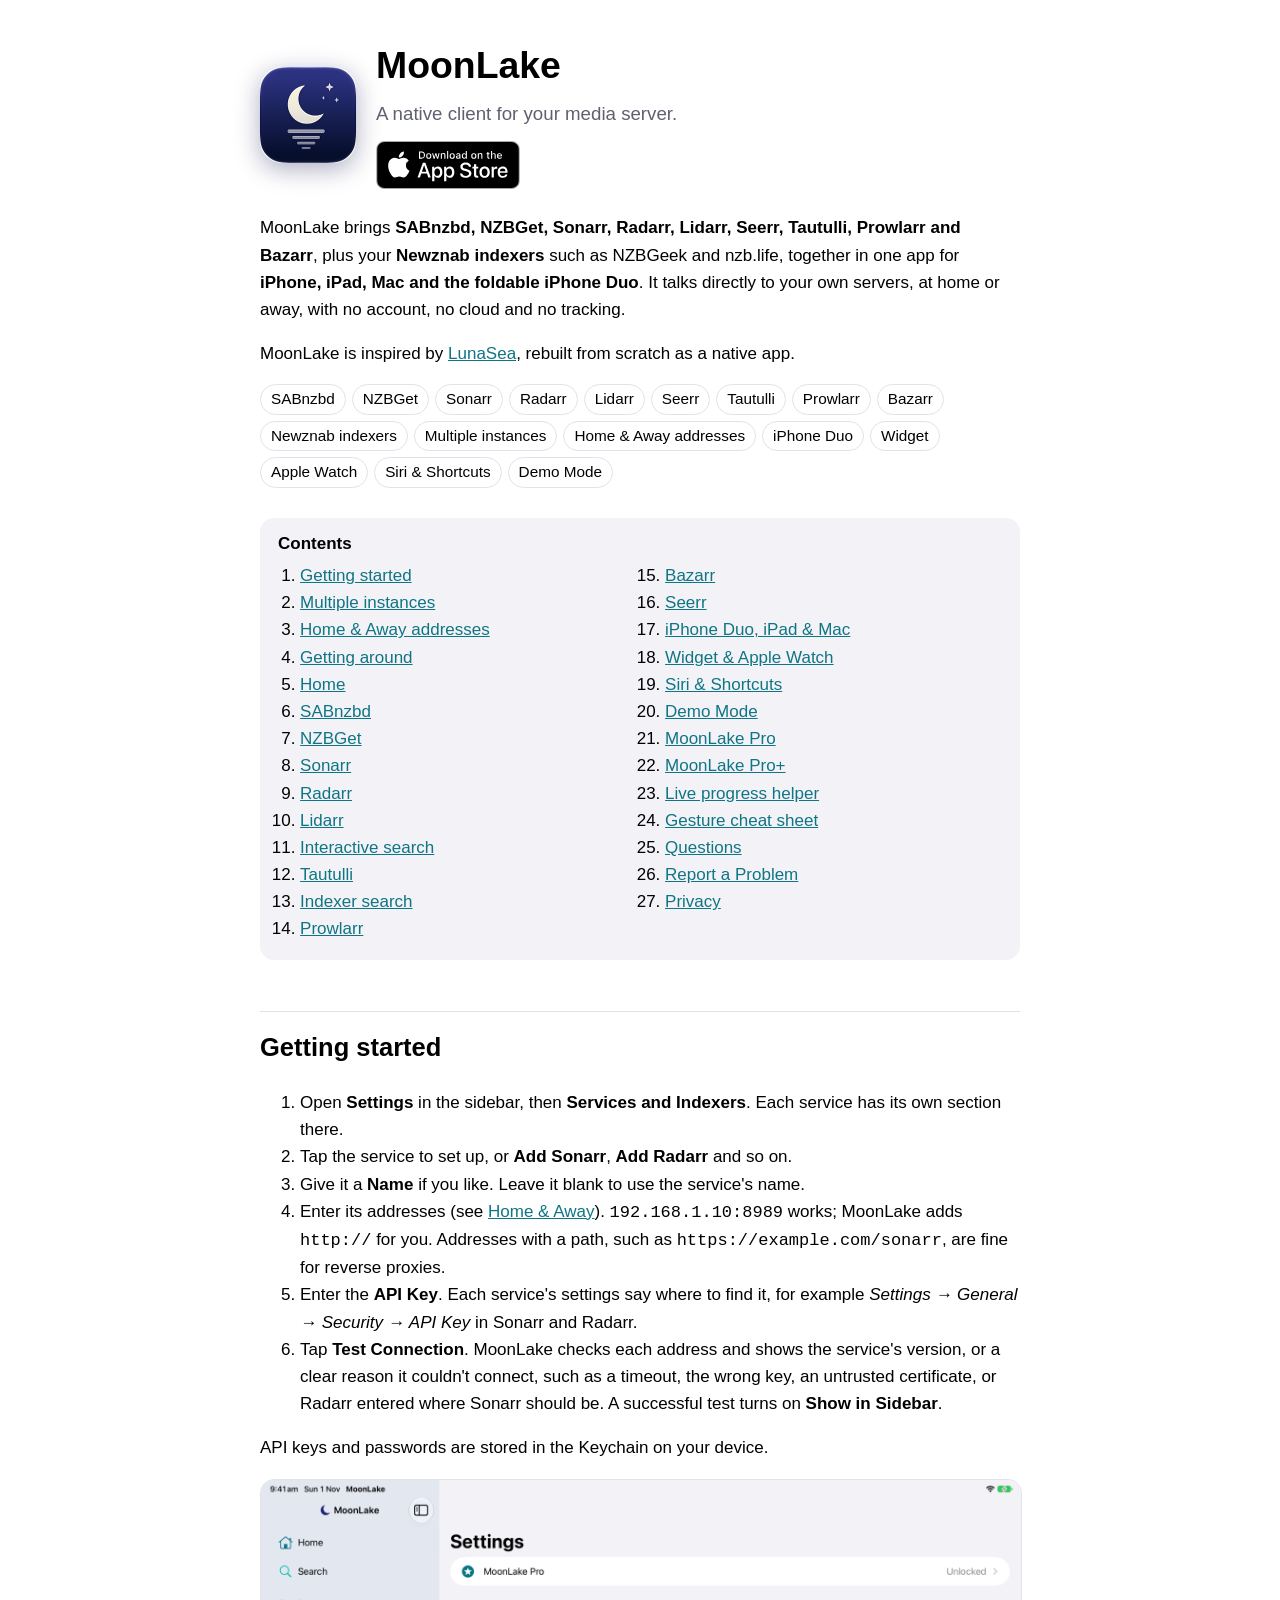
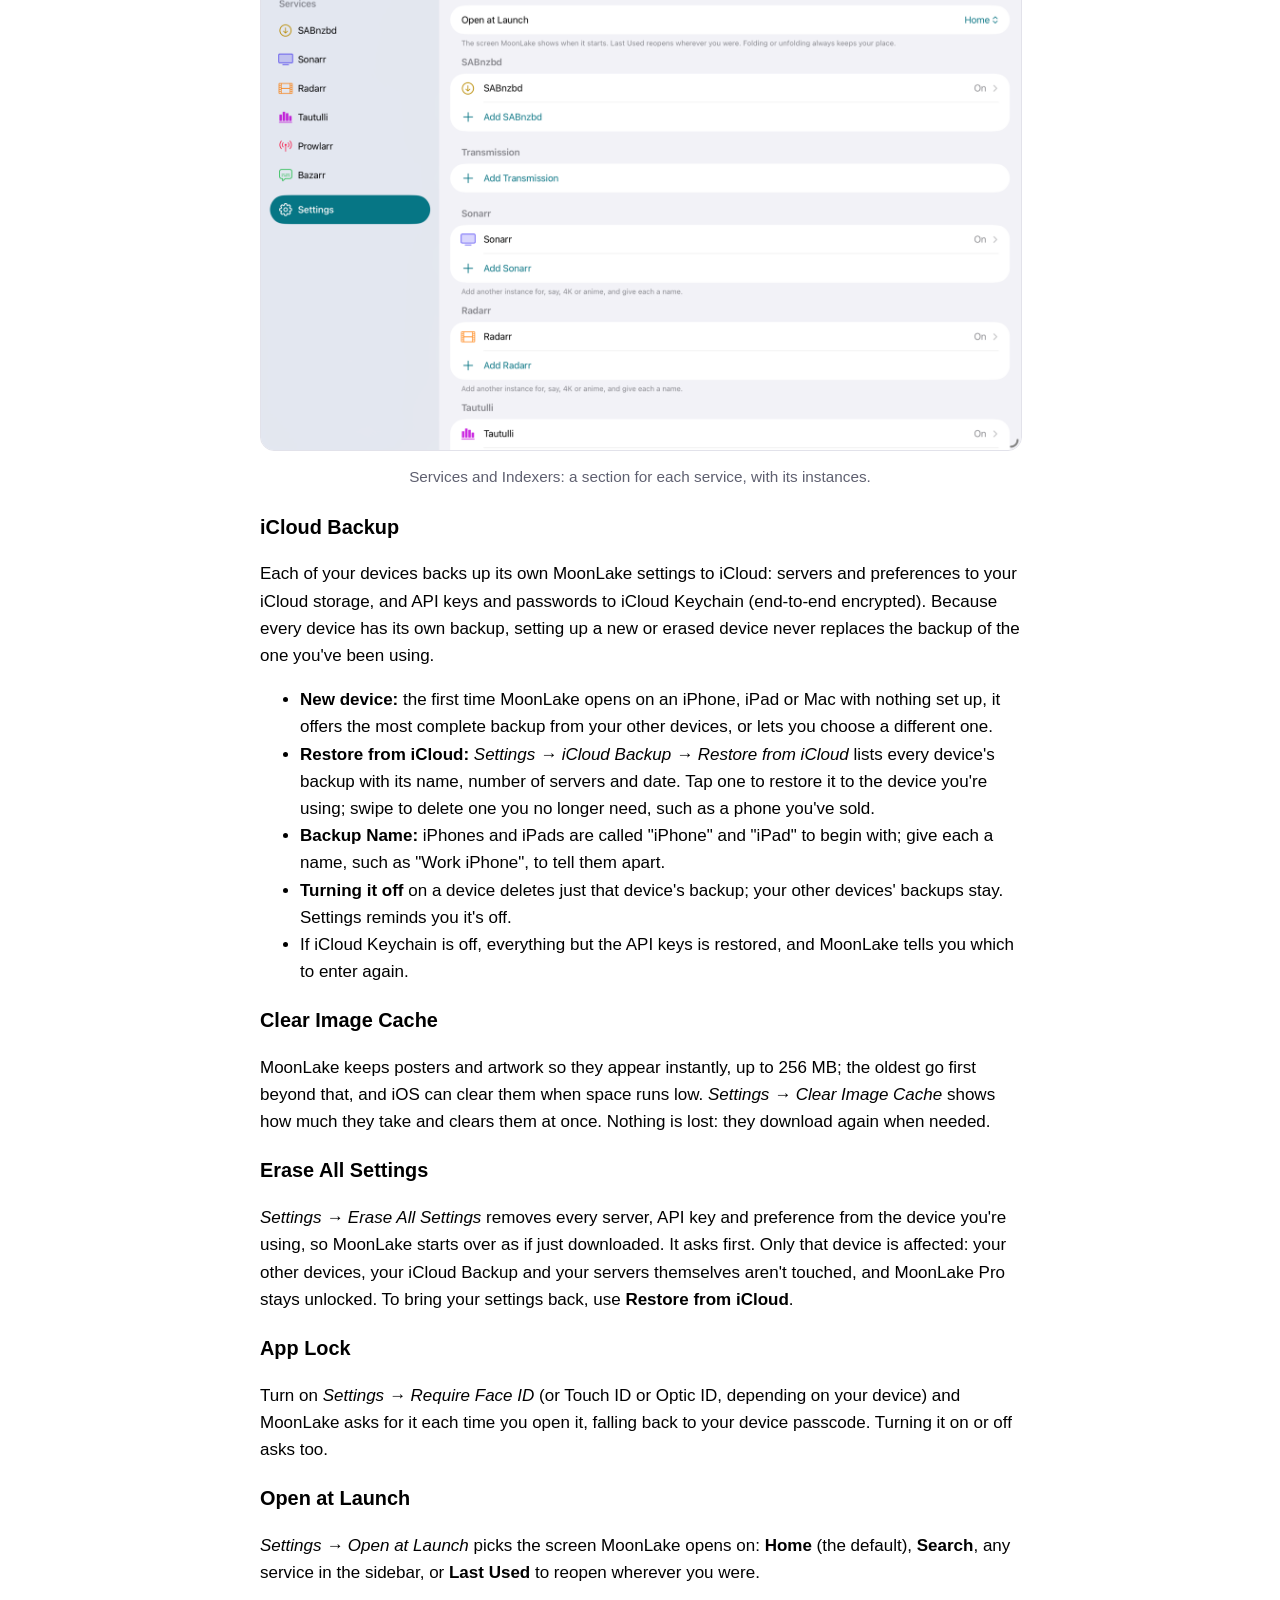
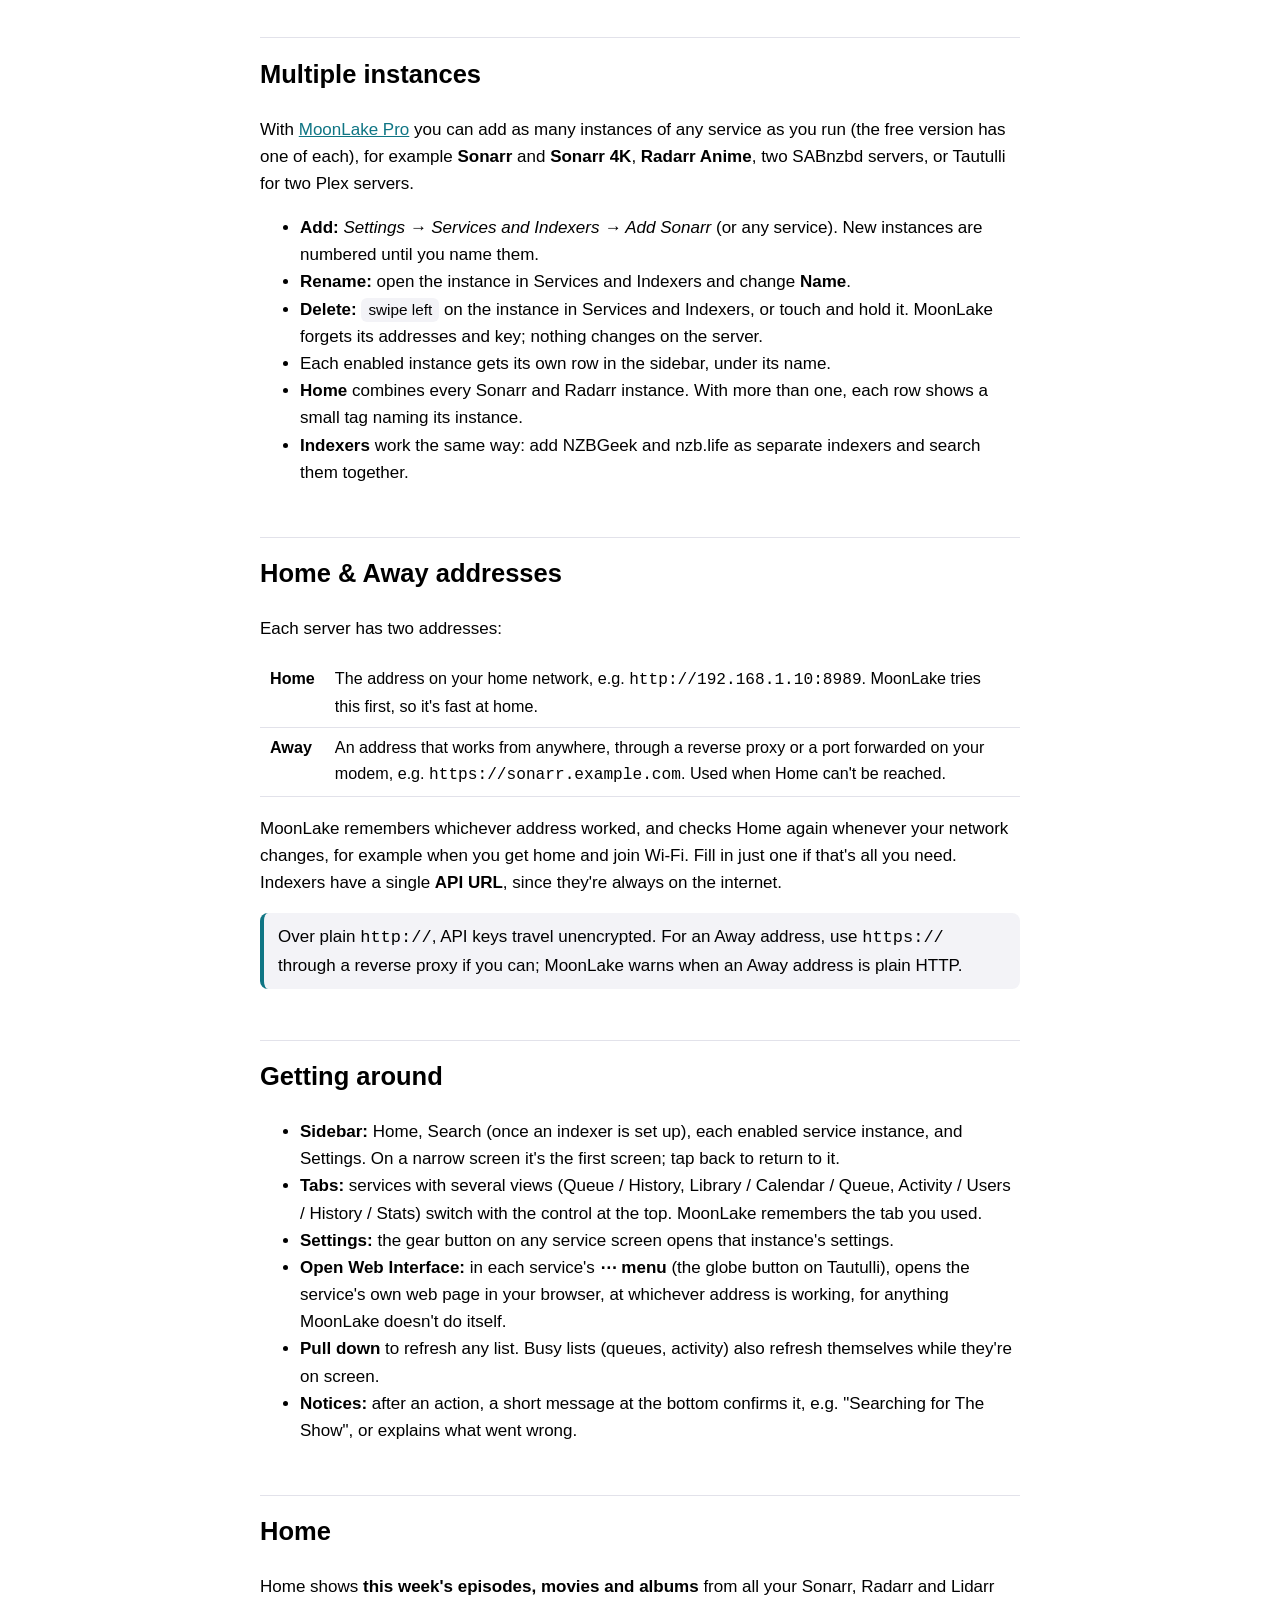
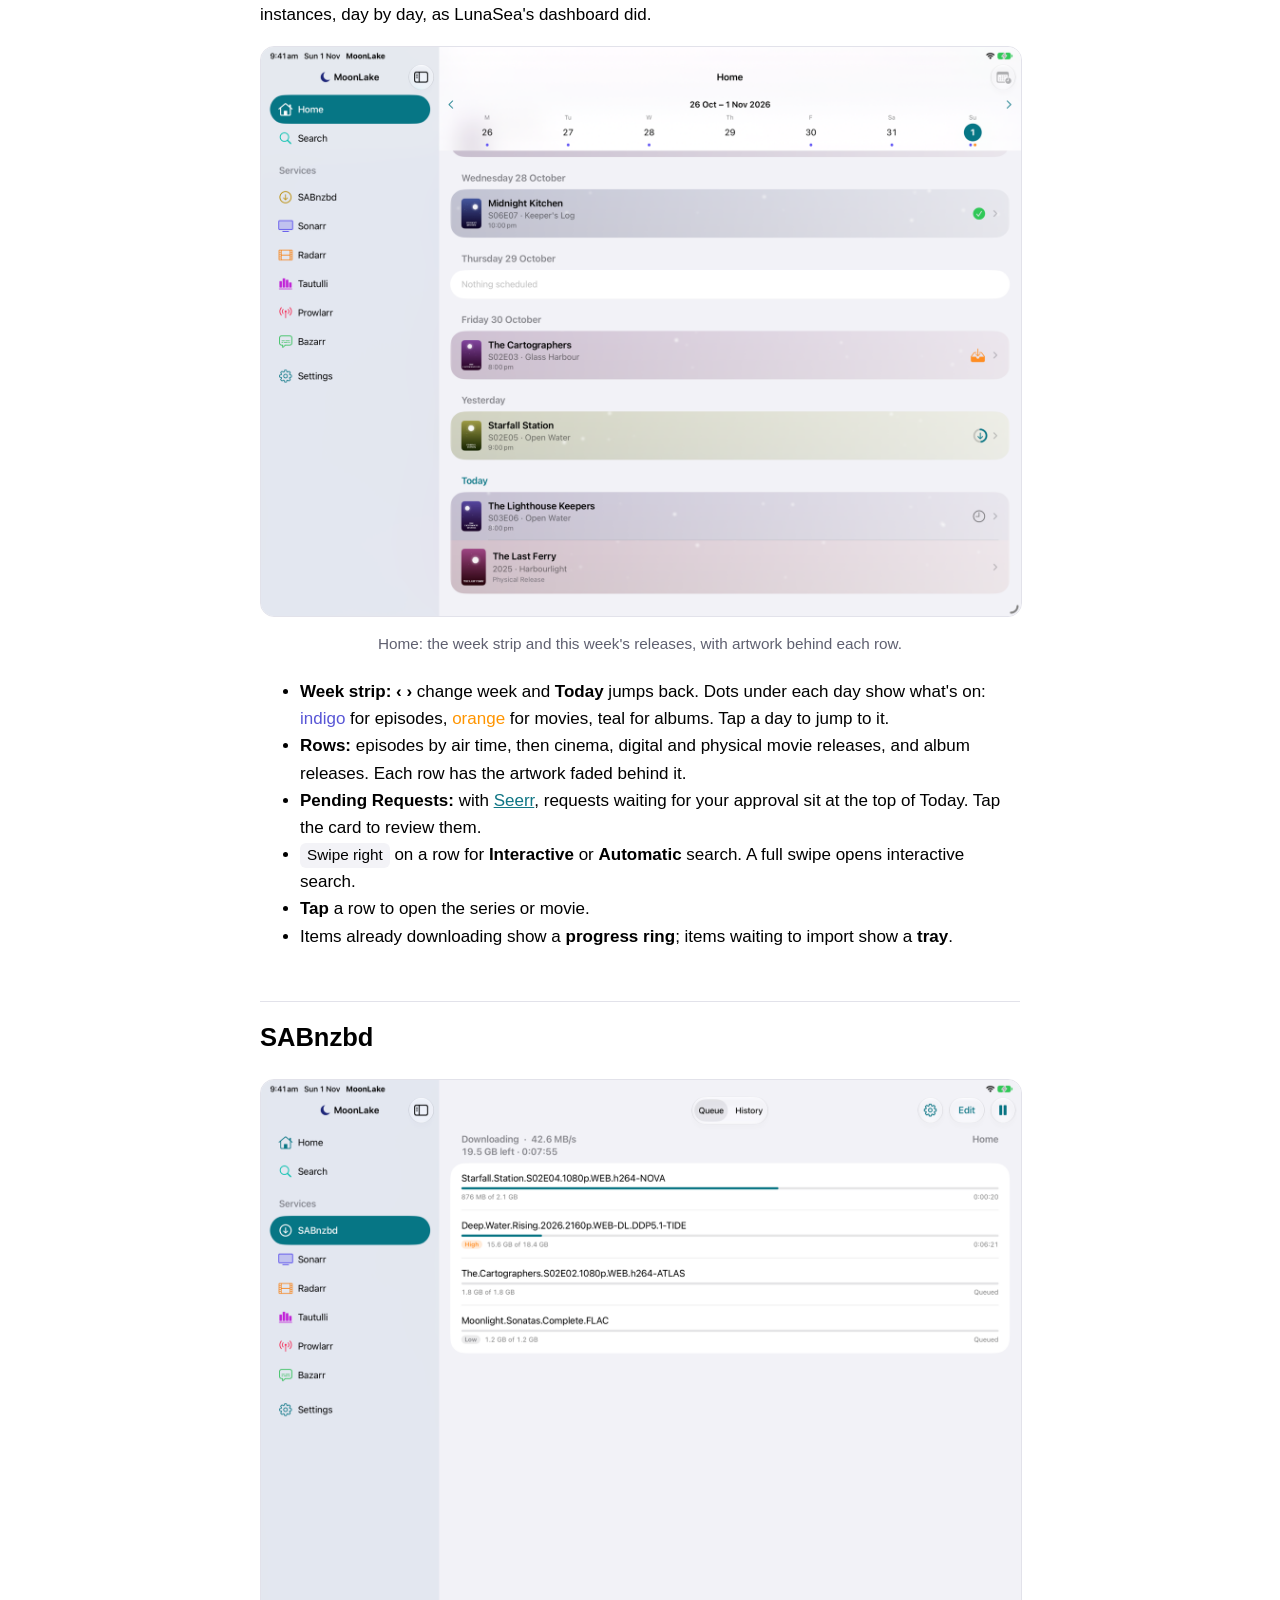
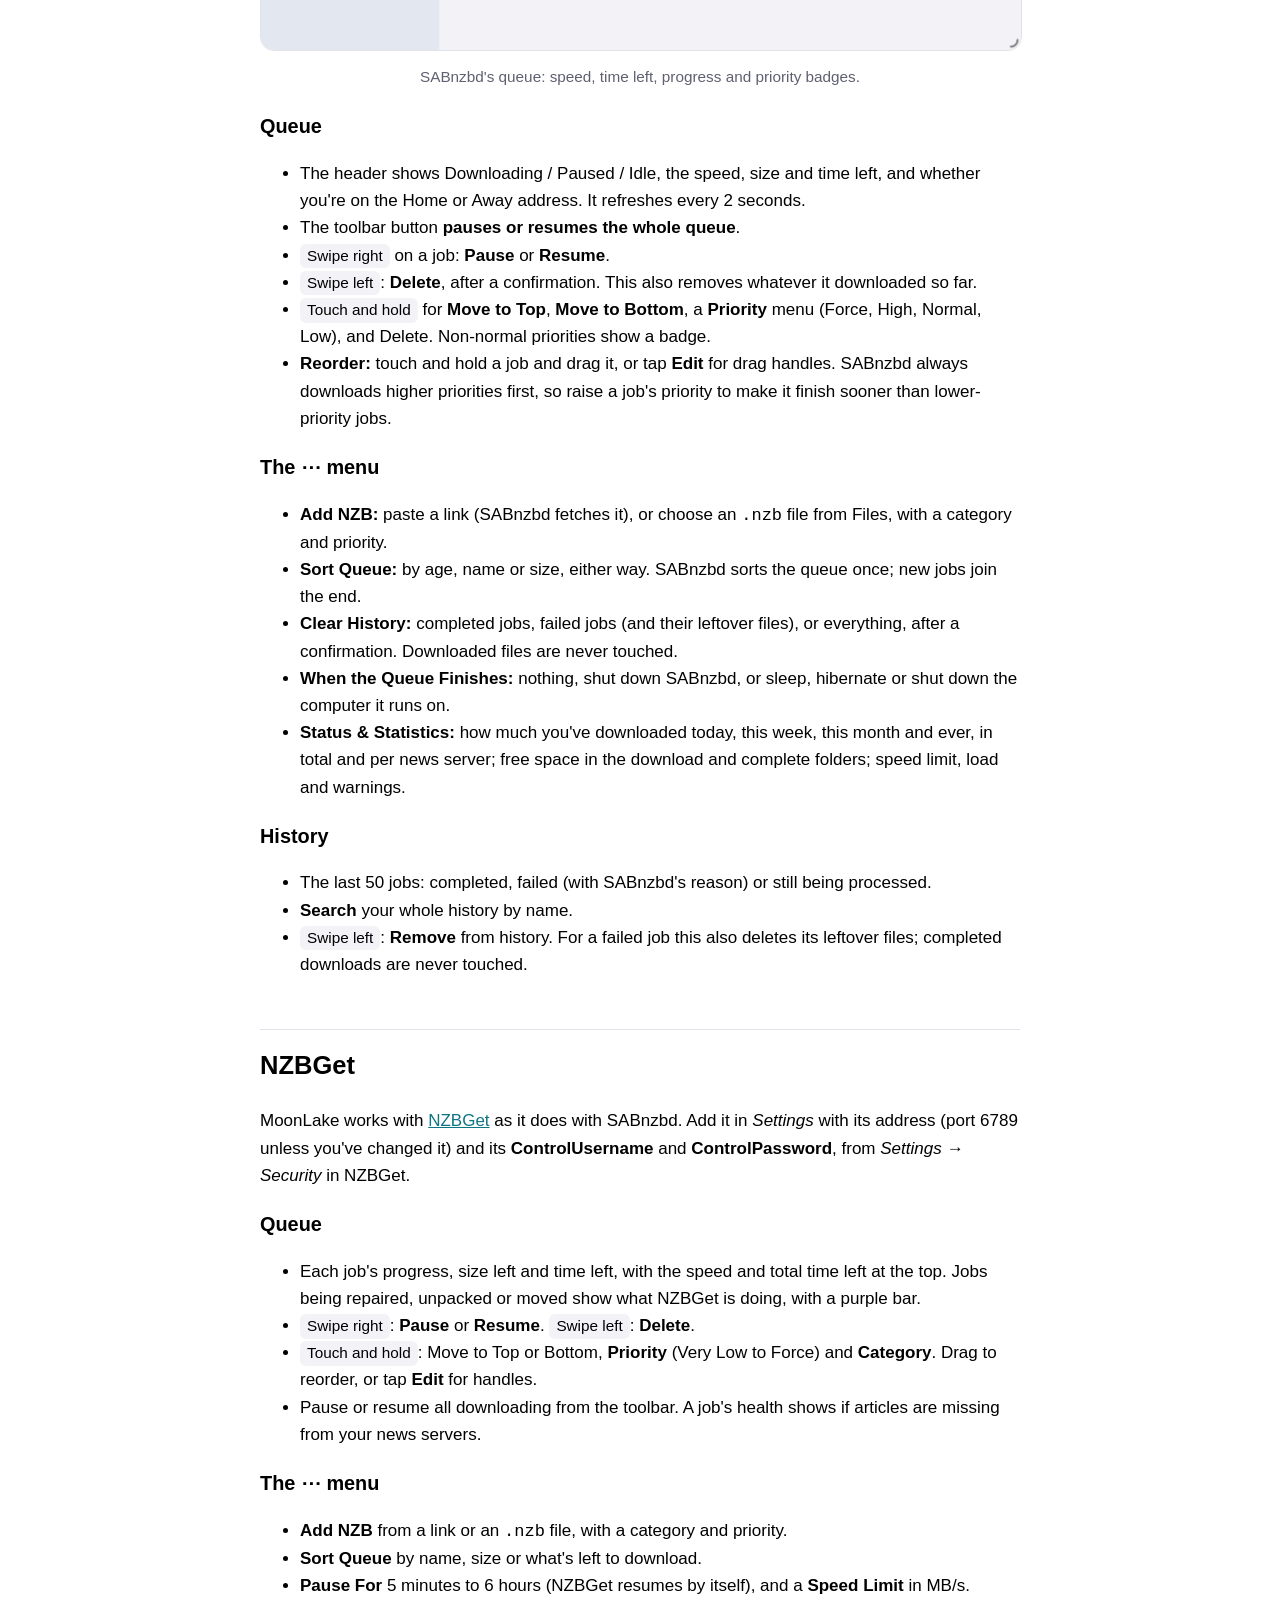
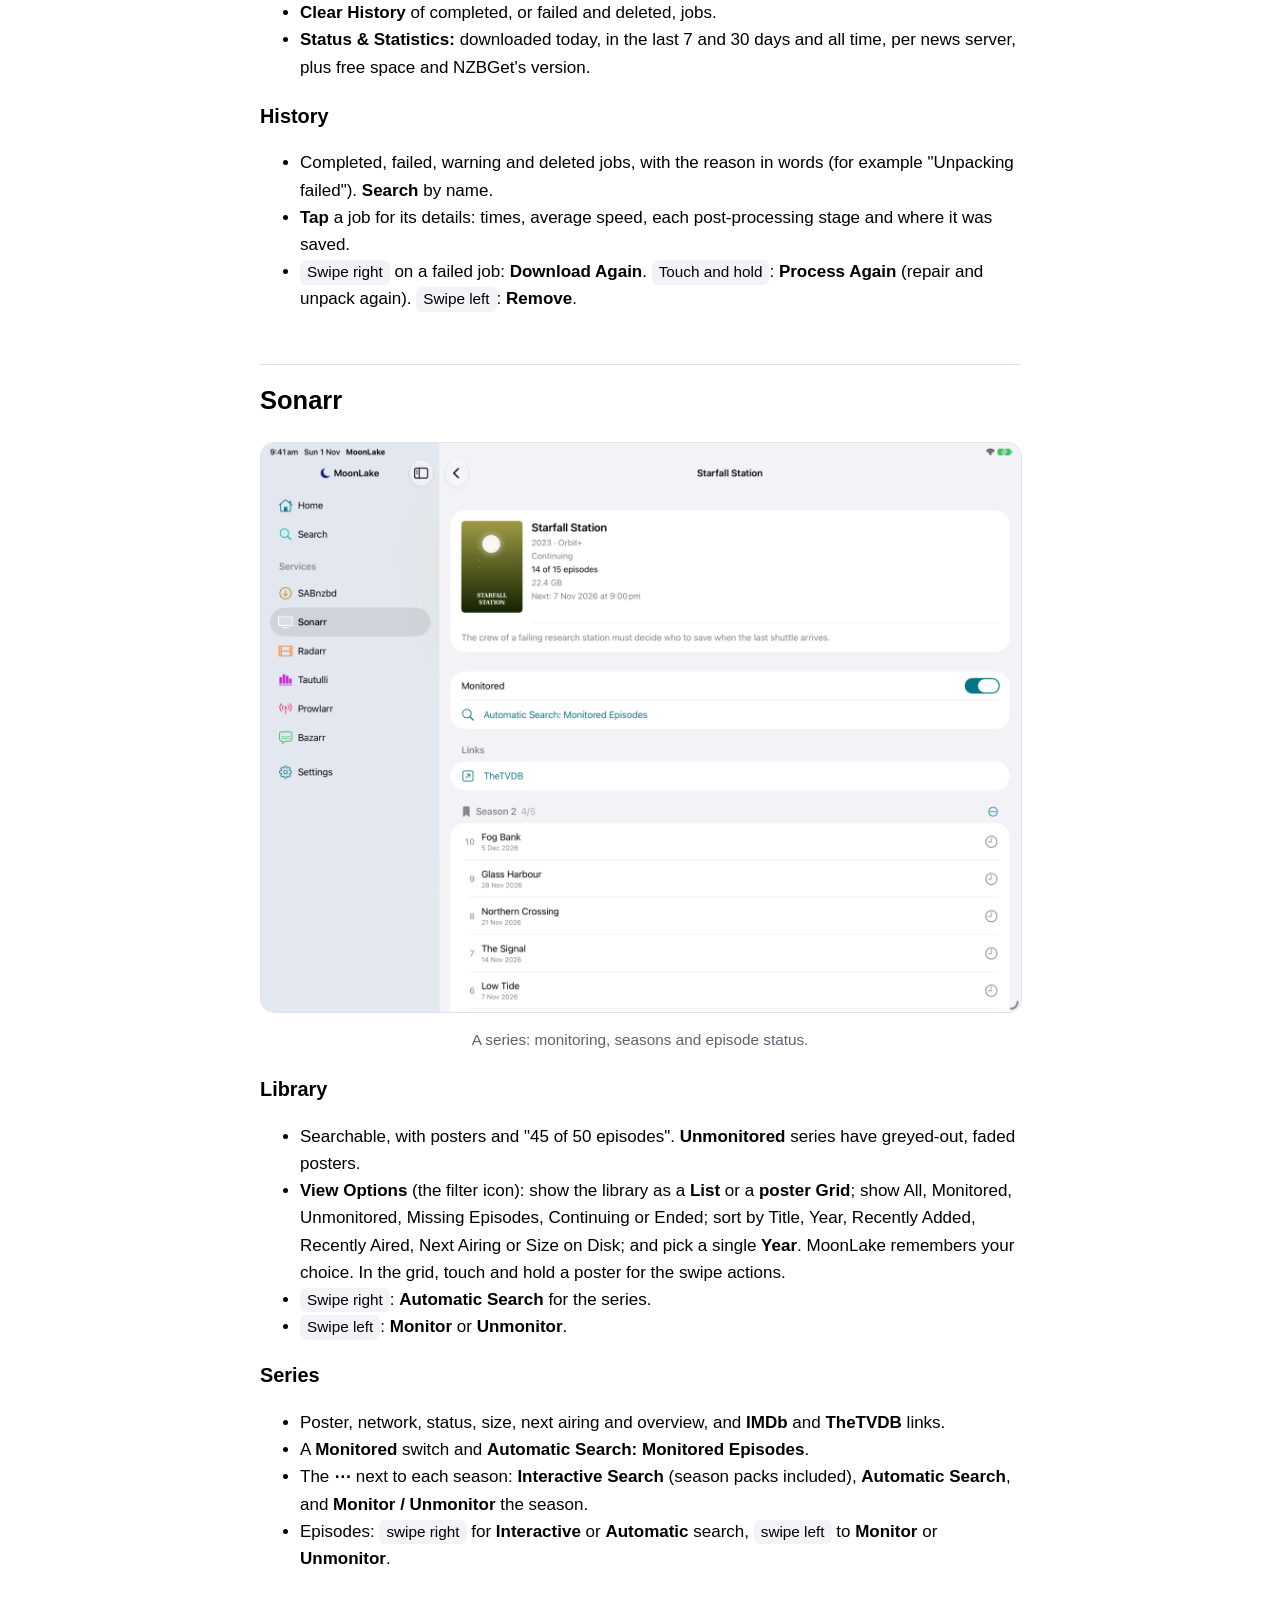
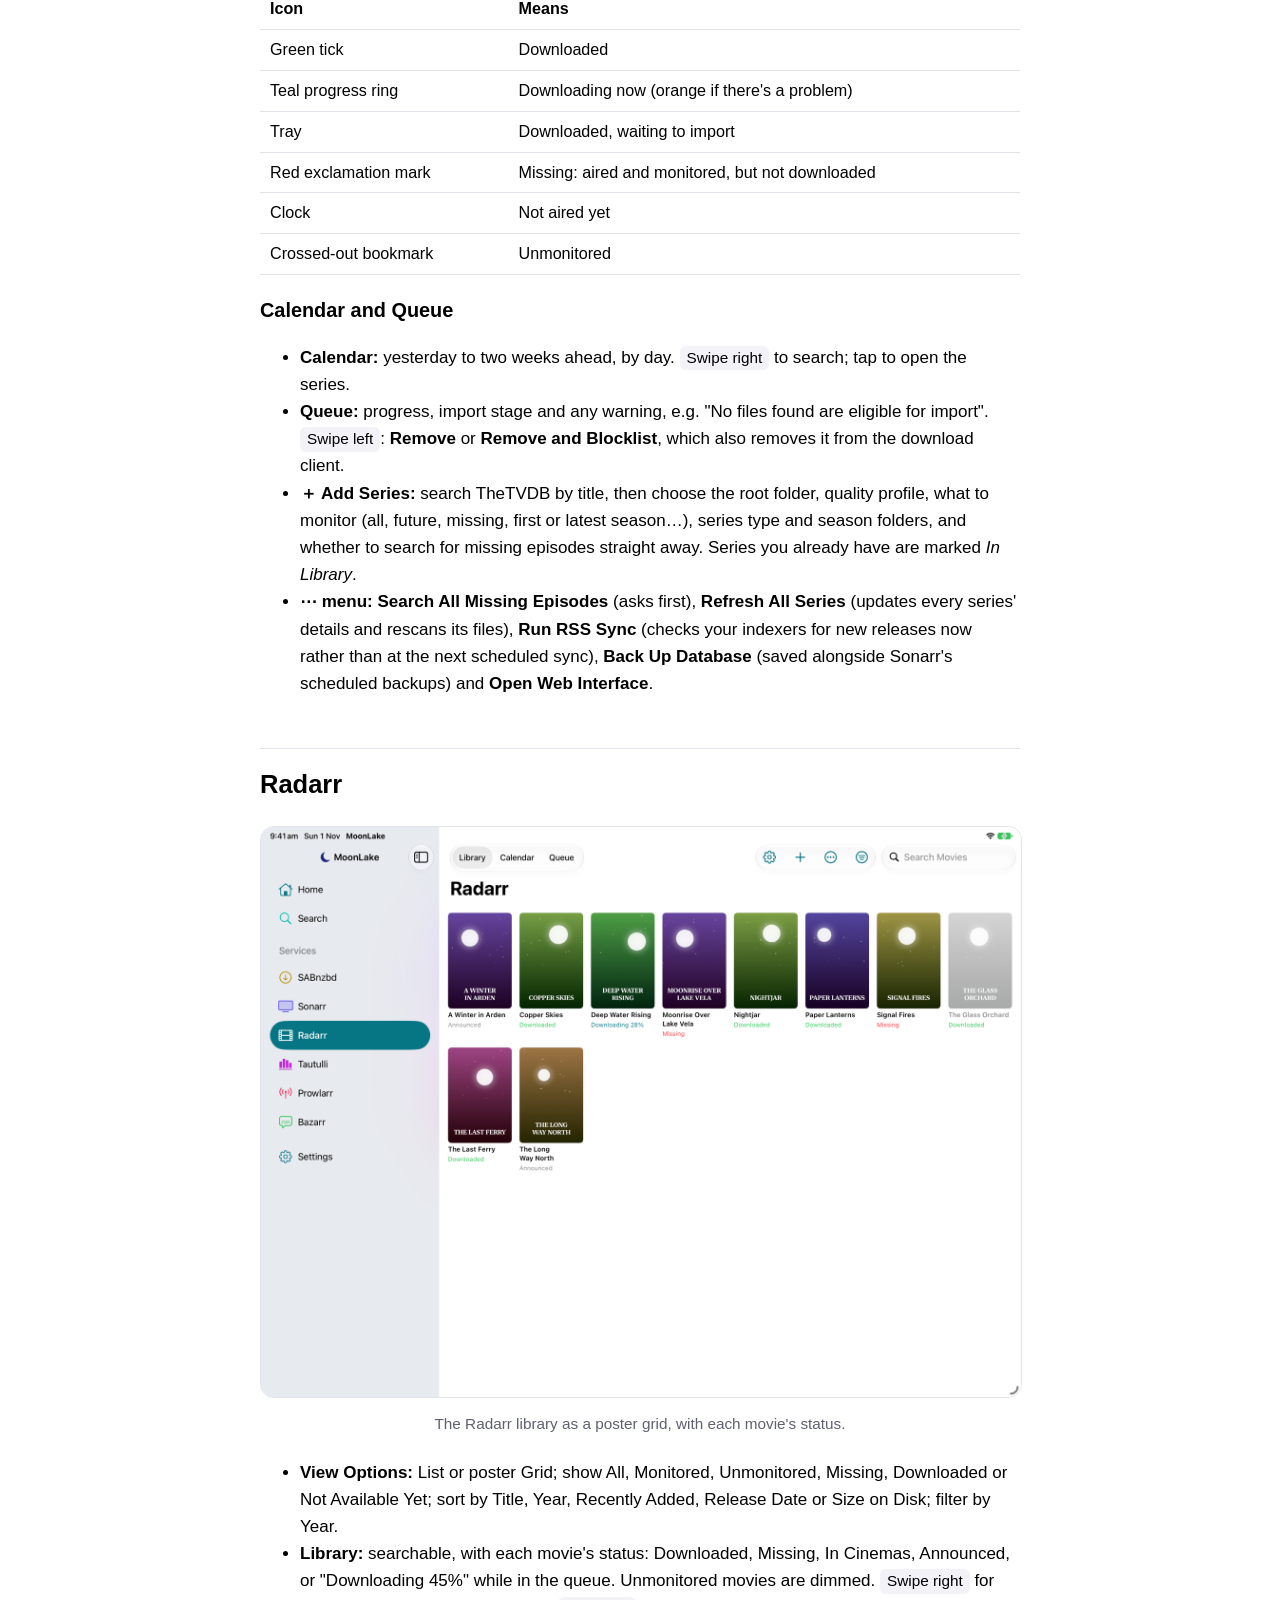
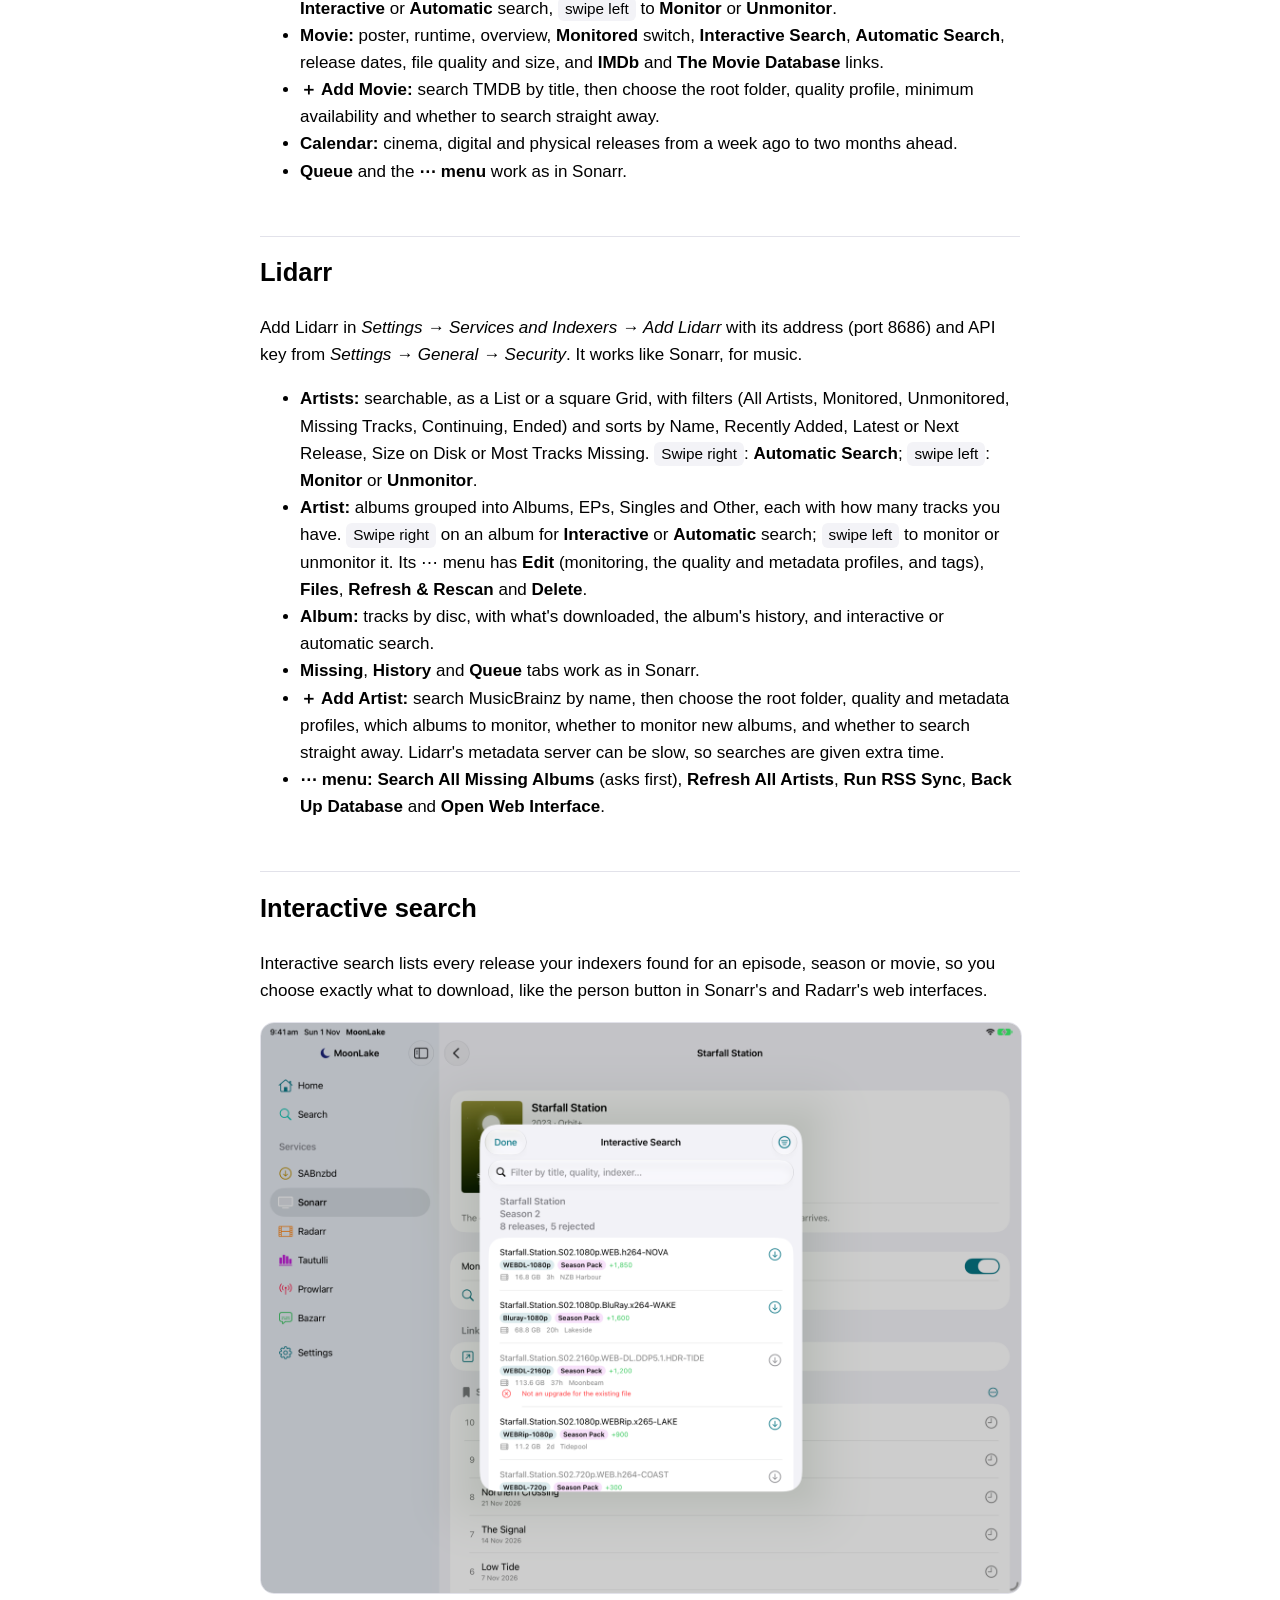
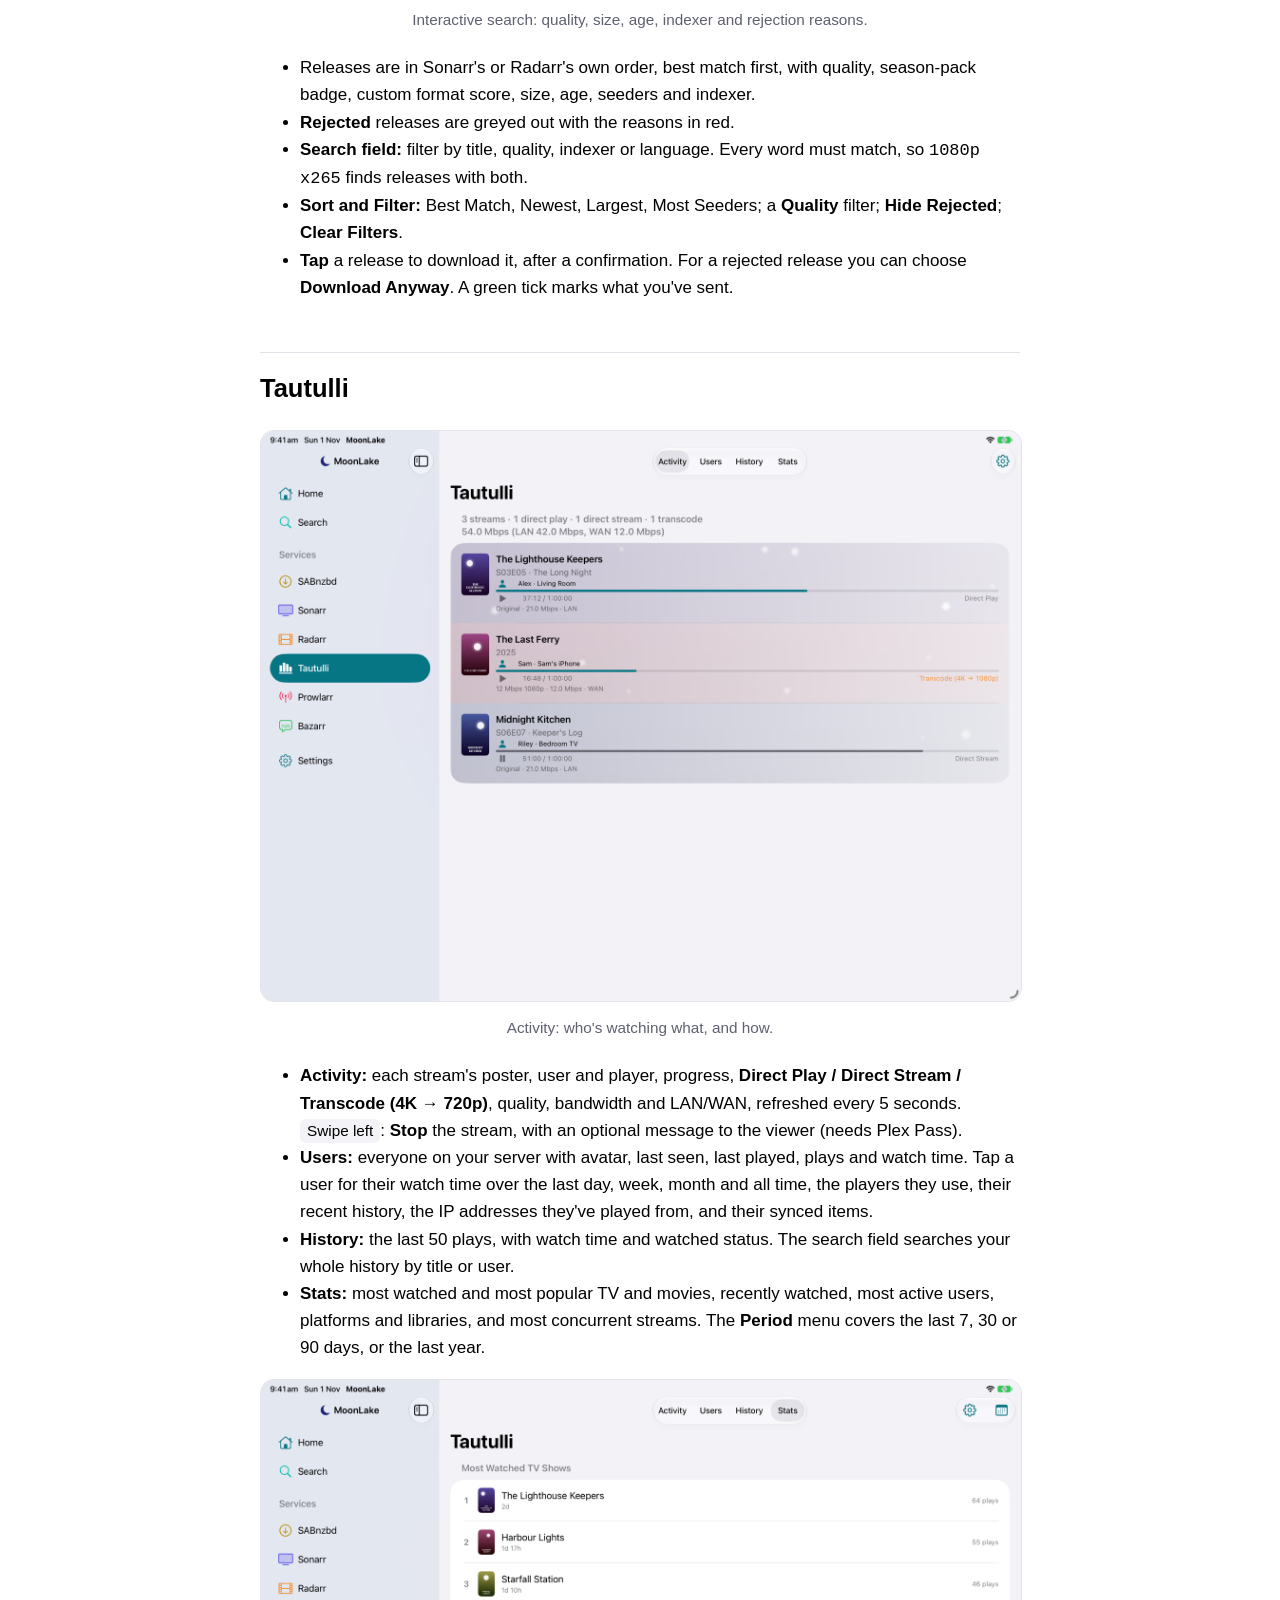
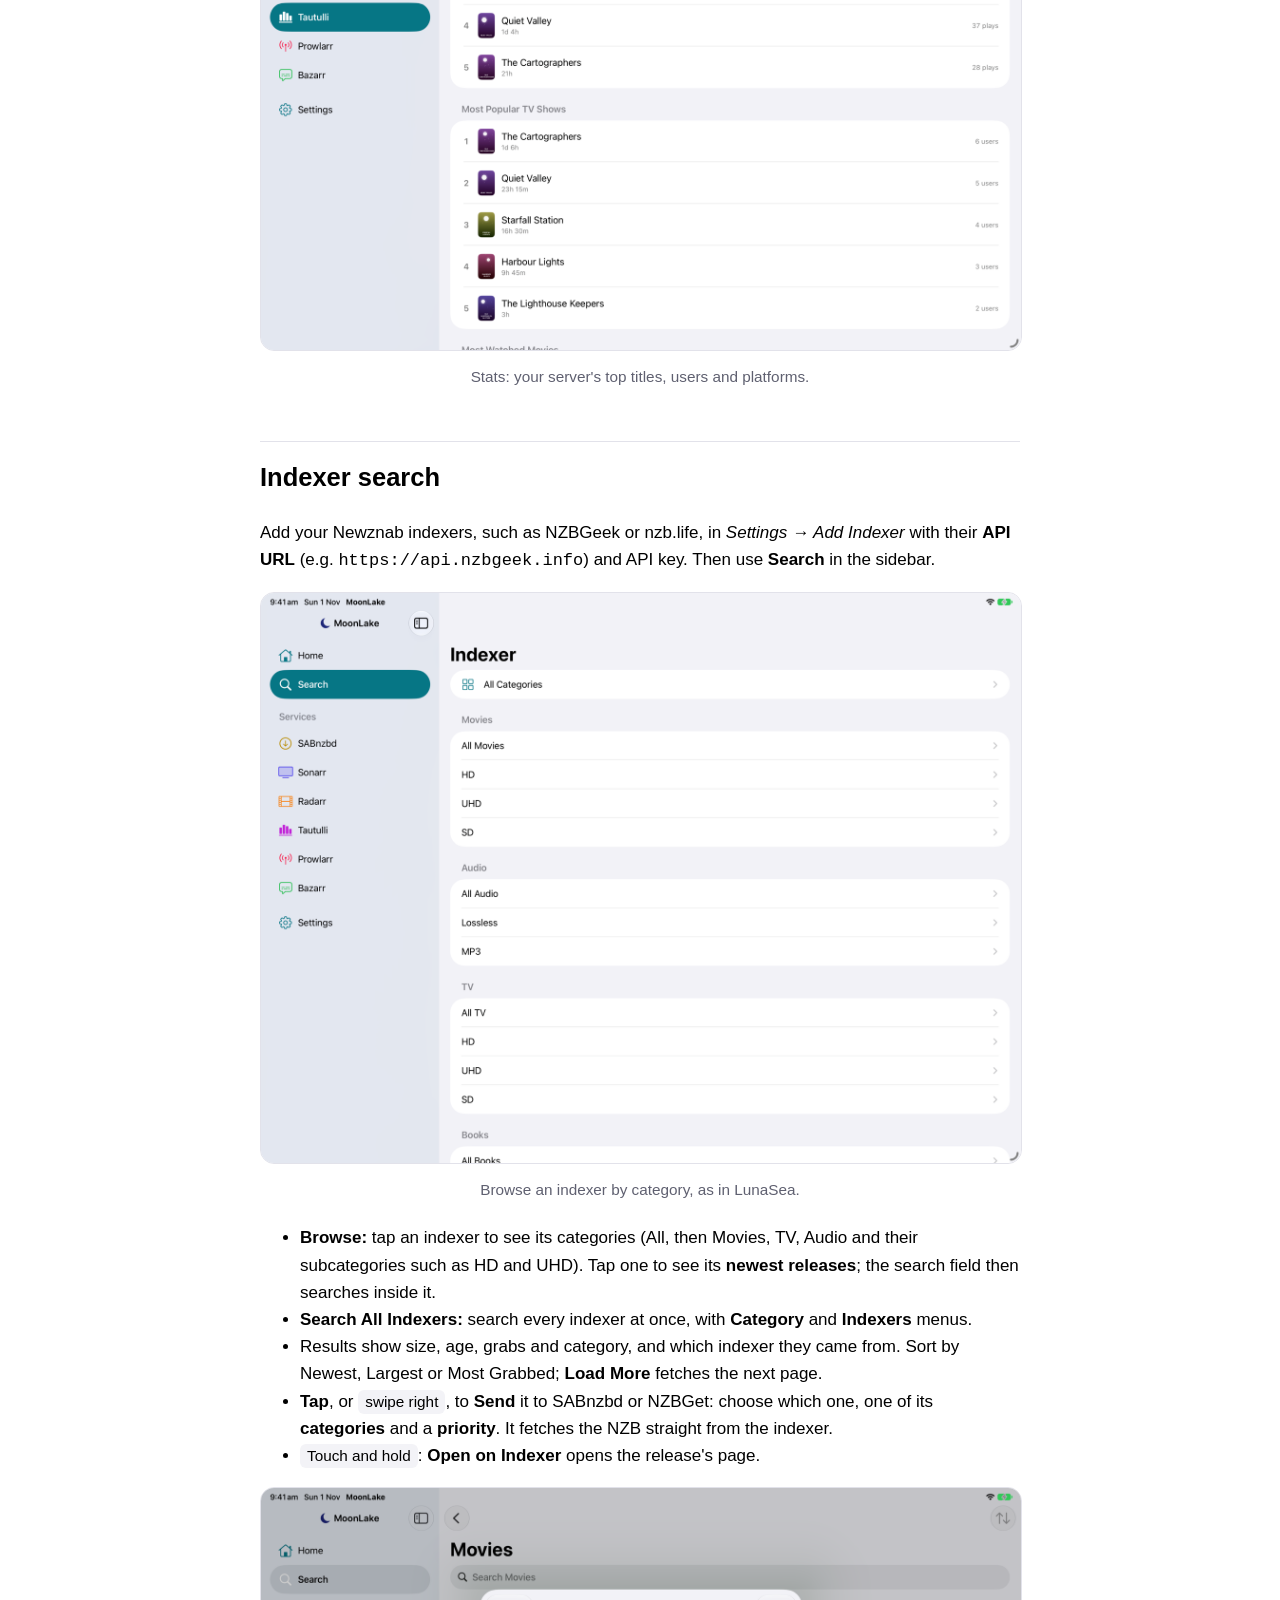
==== commit 27aec4c3: "Update the website" ====
--- a/index.html
+++ b/index.html
@@ -91,7 +91,6 @@
     <p><em>Settings → Erase All Settings</em> removes every server, API key and preference from the device you're using, so MoonLake starts over as if just downloaded. It asks first. Only that device is affected: your other devices, your iCloud Backup and your servers themselves aren't touched, and MoonLake Pro stays unlocked. To bring your settings back, use <strong>Restore from iCloud</strong>.</p>
 
     <h3>App Lock</h3>
-    <p class="note">App Lock is available from MoonLake 1.2.</p>
     <p>Turn on <em>Settings → Require Face ID</em> (or Touch ID or Optic ID, depending on your device) and MoonLake asks for it each time you open it, falling back to your device passcode. Turning it on or off asks too.</p>
 
     <h3>Open at Launch</h3>
@@ -121,8 +120,8 @@
     <ul>
       <li><strong>Sidebar:</strong> Home, Search (once an indexer is set up), each enabled service instance, and Settings. On a narrow screen it's the first screen; tap back to return to it.</li>
       <li><strong>Tabs:</strong> services with several views (Queue / History, Library / Calendar / Queue, Activity / Users / History / Stats) switch with the control at the top. MoonLake remembers the tab you used.</li>
-      <li><strong>Settings gear:</strong> the ⚙︎ on any service screen opens that instance's settings.</li>
-      <li><strong>Open Web Interface:</strong> in each service's <strong>⋯ menu</strong> (the 🌐 button on Tautulli), opens the service's own web page in your browser, at whichever address is working, for anything MoonLake doesn't do itself.</li>
+      <li><strong>Settings:</strong> the gear button on any service screen opens that instance's settings.</li>
+      <li><strong>Open Web Interface:</strong> in each service's <strong>⋯ menu</strong> (the globe button on Tautulli), opens the service's own web page in your browser, at whichever address is working, for anything MoonLake doesn't do itself.</li>
       <li><strong>Pull down</strong> to refresh any list. Busy lists (queues, activity) also refresh themselves while they're on screen.</li>
       <li><strong>Notices:</strong> after an action, a short message at the bottom confirms it, e.g. "Searching for The Show", or explains what went wrong.</li>
     </ul>
@@ -160,13 +159,12 @@
     </ul>
     <h3>History</h3>
     <ul>
-      <li>The last 50 jobs: ✅ completed, ❌ failed (with SABnzbd's reason), ⚙︎ still being processed.</li>
+      <li>The last 50 jobs: completed, failed (with SABnzbd's reason) or still being processed.</li>
       <li><strong>Search</strong> your whole history by name.</li>
       <li><span class="gesture">Swipe left</span>: <strong>Remove</strong> from history. For a failed job this also deletes its leftover files; completed downloads are never touched.</li>
     </ul>
 
     <h2 id="nzbget">NZBGet</h2>
-    <p class="note">NZBGet is supported from MoonLake 1.1.</p>
     <p>MoonLake works with <a href="https://nzbget.com">NZBGet</a> as it does with SABnzbd. Add it in <em>Settings</em> with its address (port 6789 unless you've changed it) and its <strong>ControlUsername</strong> and <strong>ControlPassword</strong>, from <em>Settings → Security</em> in NZBGet.</p>
     <h3>Queue</h3>
     <ul>
@@ -208,11 +206,11 @@
     </ul>
     <table>
       <tr><th>Icon</th><th>Means</th></tr>
-      <tr><td>✅ green tick</td><td>Downloaded</td></tr>
+      <tr><td>Green tick</td><td>Downloaded</td></tr>
       <tr><td>Teal progress ring</td><td>Downloading now (orange if there's a problem)</td></tr>
       <tr><td>Tray</td><td>Downloaded, waiting to import</td></tr>
-      <tr><td>❗ red</td><td>Missing: aired and monitored, but not downloaded</td></tr>
-      <tr><td>🕘 clock</td><td>Not aired yet</td></tr>
+      <tr><td>Red exclamation mark</td><td>Missing: aired and monitored, but not downloaded</td></tr>
+      <tr><td>Clock</td><td>Not aired yet</td></tr>
       <tr><td>Crossed-out bookmark</td><td>Unmonitored</td></tr>
     </table>
     <h3>Calendar and Queue</h3>
@@ -235,7 +233,6 @@
     </ul>
 
     <h2 id="lidarr">Lidarr</h2>
-    <p class="note">Lidarr is supported from MoonLake 1.2.</p>
     <p>Add Lidarr in <em>Settings → Services and Indexers → Add Lidarr</em> with its address (port 8686) and API key from <em>Settings → General → Security</em>. It works like Sonarr, for music.</p>
     <ul>
       <li><strong>Artists:</strong> searchable, as a List or a square Grid, with filters (All Artists, Monitored, Unmonitored, Missing Tracks, Continuing, Ended) and sorts by Name, Recently Added, Latest or Next Release, Size on Disk or Most Tracks Missing. <span class="gesture">Swipe right</span>: <strong>Automatic Search</strong>; <span class="gesture">swipe left</span>: <strong>Monitor</strong> or <strong>Unmonitor</strong>.</li>
@@ -247,7 +244,7 @@
     </ul>
 
     <h2 id="interactive">Interactive search</h2>
-    <p>Interactive search lists every release your indexers found for an episode, season or movie, so you choose exactly what to download, like the 👤 button in Sonarr's and Radarr's web interfaces.</p>
+    <p>Interactive search lists every release your indexers found for an episode, season or movie, so you choose exactly what to download, like the person button in Sonarr's and Radarr's web interfaces.</p>
     <figure><img src="images/interactive-search.png" alt="Interactive search results with quality, size and rejection reasons"><figcaption>Interactive search: quality, size, age, indexer and rejection reasons.</figcaption></figure>
     <ul>
       <li>Releases are in Sonarr's or Radarr's own order, best match first, with quality, season-pack badge, custom format score, size, age, seeders and indexer.</li>
@@ -300,7 +297,6 @@
     </ul>
 
     <h2 id="seerr">Seerr</h2>
-    <p class="note">Seerr is supported from MoonLake 1.2.</p>
     <p><a href="https://github.com/seerr-team/seerr">Seerr</a> (the successor to Overseerr and Jellyseerr) lets the people who use your media server ask for movies and shows. MoonLake is for the admin: review and manage their requests and issues from anywhere. Add Seerr in <em>Settings → Services and Indexers → Add Seerr</em> with its address (port 5055) and API key from <em>Settings → General</em>.</p>
     <ul>
       <li><strong>Requests:</strong> every request with its poster, who asked and its status, with a <strong>Filter</strong> menu (All, Pending, Approved, Processing, Available, Failed). <span class="gesture">Swipe right</span> on a pending request to <strong>Approve</strong> it, or on a failed one to <strong>Retry</strong>; <span class="gesture">swipe left</span> to <strong>Decline</strong> (asks first) or <strong>Delete</strong>. Tap a request for its details.</li>
@@ -323,12 +319,11 @@
       <li><strong>Releasing Today widget:</strong> today's episodes, movies and albums from all your Sonarr, Radarr and Lidarr instances, with air times and a tick for what's already downloaded. Small, medium and large on the Home Screen, iPad and Mac, plus Lock Screen sizes on iPhone. It moves on to each new day by itself; open MoonLake now and then to pick up changes.</li>
       <li><strong>Apple Watch:</strong> scroll with the Digital Crown between <strong>Upcoming</strong> (the week's releases by day), <strong>Downloads</strong> (SABnzbd's, or NZBGet's, speed and queue, with Pause and Resume) and <strong>Streams</strong> (who's watching on Plex, via Tautulli).</li>
       <li><strong>Complications:</strong> today's count, the next releases, or a one-line summary on your watch face.</li>
-      <li><strong>Downloads on the Lock Screen</strong> (<a href="#proplus">Pro+</a>, from MoonLake 1.1): while SABnzbd or NZBGet is downloading, a Live Activity shows the current download, progress, speed and time left on the Lock Screen and in the Dynamic Island.</li>
+      <li><strong>Downloads on the Lock Screen</strong> (<a href="#proplus">Pro+</a>): while SABnzbd or NZBGet is downloading, a Live Activity shows the current download, progress, speed and time left on the Lock Screen and in the Dynamic Island.</li>
       <li>The Watch asks your iPhone for live status, so your server addresses and API keys never leave your iPhone.</li>
     </ul>
 
     <h2 id="shortcuts">Siri &amp; Shortcuts</h2>
-    <p class="note">Siri and Shortcuts are supported from MoonLake 1.2.</p>
     <p>MoonLake adds three actions to the Shortcuts app, and you can ask Siri for them by name. They run without opening MoonLake, using the servers you've set up.</p>
     <ul>
       <li><strong>Pause Downloads:</strong> pauses SABnzbd and NZBGet, for a number of minutes or until you resume them. "Pause downloads in MoonLake."</li>
@@ -348,10 +343,9 @@
       <li>The <strong>Apple Watch app</strong> and complications.</li>
     </ul>
     <p>Buy it in <em>Settings → MoonLake Pro</em>. It's shared with your family through Family Sharing, and <strong>Restore Purchases</strong> brings it back on a new device.</p>
-    <p>From MoonLake 1.1, <a href="#proplus">MoonLake Pro+</a> adds notifications and downloads on the Lock Screen.</p>
+    <p><a href="#proplus">MoonLake Pro+</a> adds notifications and downloads on the Lock Screen.</p>
 
     <h2 id="proplus">MoonLake Pro+</h2>
-    <p class="note">MoonLake Pro+ is available from MoonLake 1.1.</p>
     <p><strong>MoonLake Pro+</strong> is a monthly subscription (A$1.99 a month, with a one-week free trial). It includes everything in <a href="#pro">Pro</a> and adds two things on iPhone and iPad: <strong>notifications</strong> from your servers, and your <strong>downloads on the Lock Screen</strong> and in the Dynamic Island. Subscribe in <em>Settings → MoonLake Pro</em>, and cancel any time in your Apple Account's subscriptions.</p>
     <p>Both work even when MoonLake is closed, through MoonLake's <strong>notification relay</strong>: your servers tell the relay when something happens, and the relay passes it on to your device through Apple's push service. The relay never has your server addresses, API keys or passwords; see the <a href="privacy.html">privacy policy</a>.</p>
 
@@ -473,7 +467,6 @@
     <p>Run <strong>Test Connection</strong> in the instance's settings: it says what's wrong for each address. At home, check that MoonLake has <em>Local Network</em> access in <em>Settings → Privacy &amp; Security</em>. Away, check that your reverse proxy or port forward reaches the service.</p>
 
     <h2 id="support">Report a Problem</h2>
-    <p class="note">Report a Problem is available from MoonLake 1.2.</p>
     <p>If something isn't working, open <em>Settings → Report a Problem</em>, or tap an error message. Describe what happened, and MoonLake writes an email to <a href="mailto:moonlakeapp@geps.au">moonlakeapp@geps.au</a> with your device model, its system version, MoonLake's version and, if you leave <strong>Include Activity Log</strong> on, the last week's activity log. You see the email and send it yourself; nothing is sent otherwise.</p>
     <p>The <strong>activity log</strong> (<em>Settings → Activity Log</em>) is kept on your device for 7 days. It records what MoonLake asked each server to do and whether it worked, but never your server addresses, API keys, passwords, search terms or instance names.</p>
 
